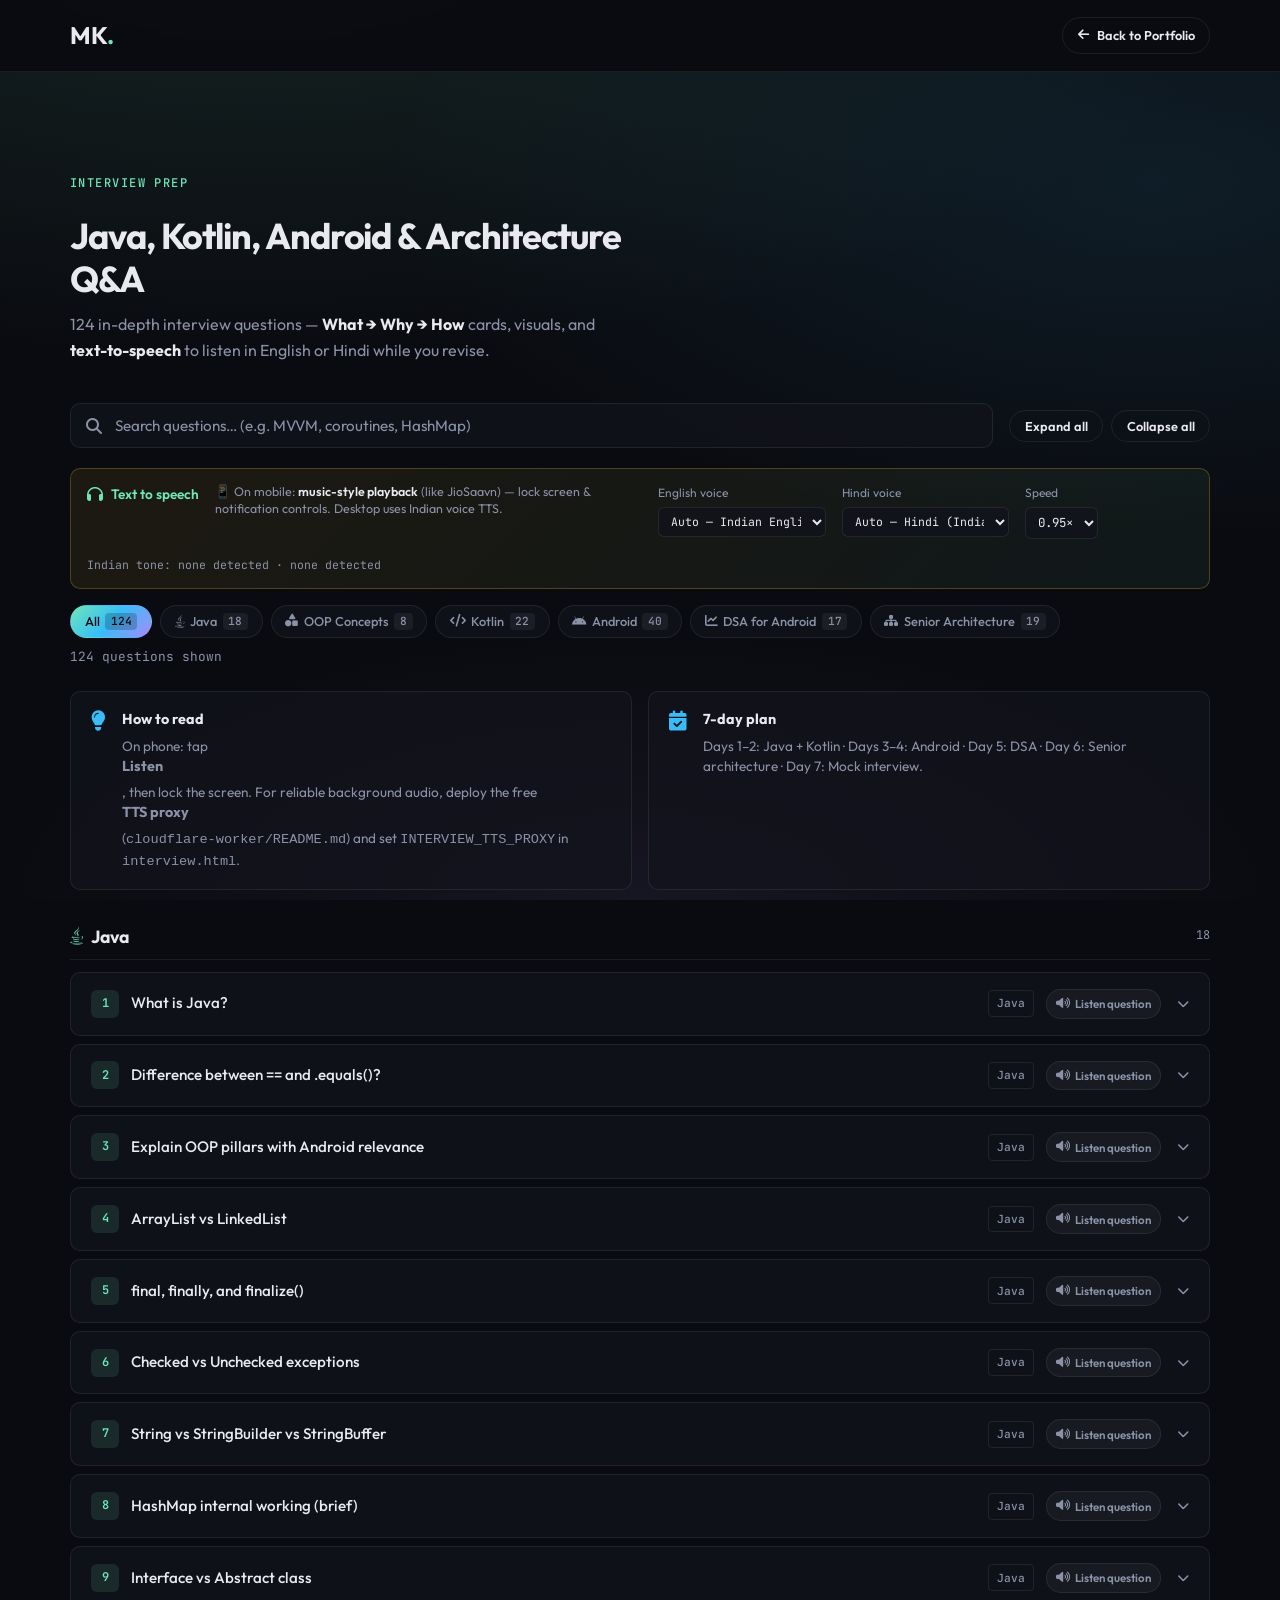
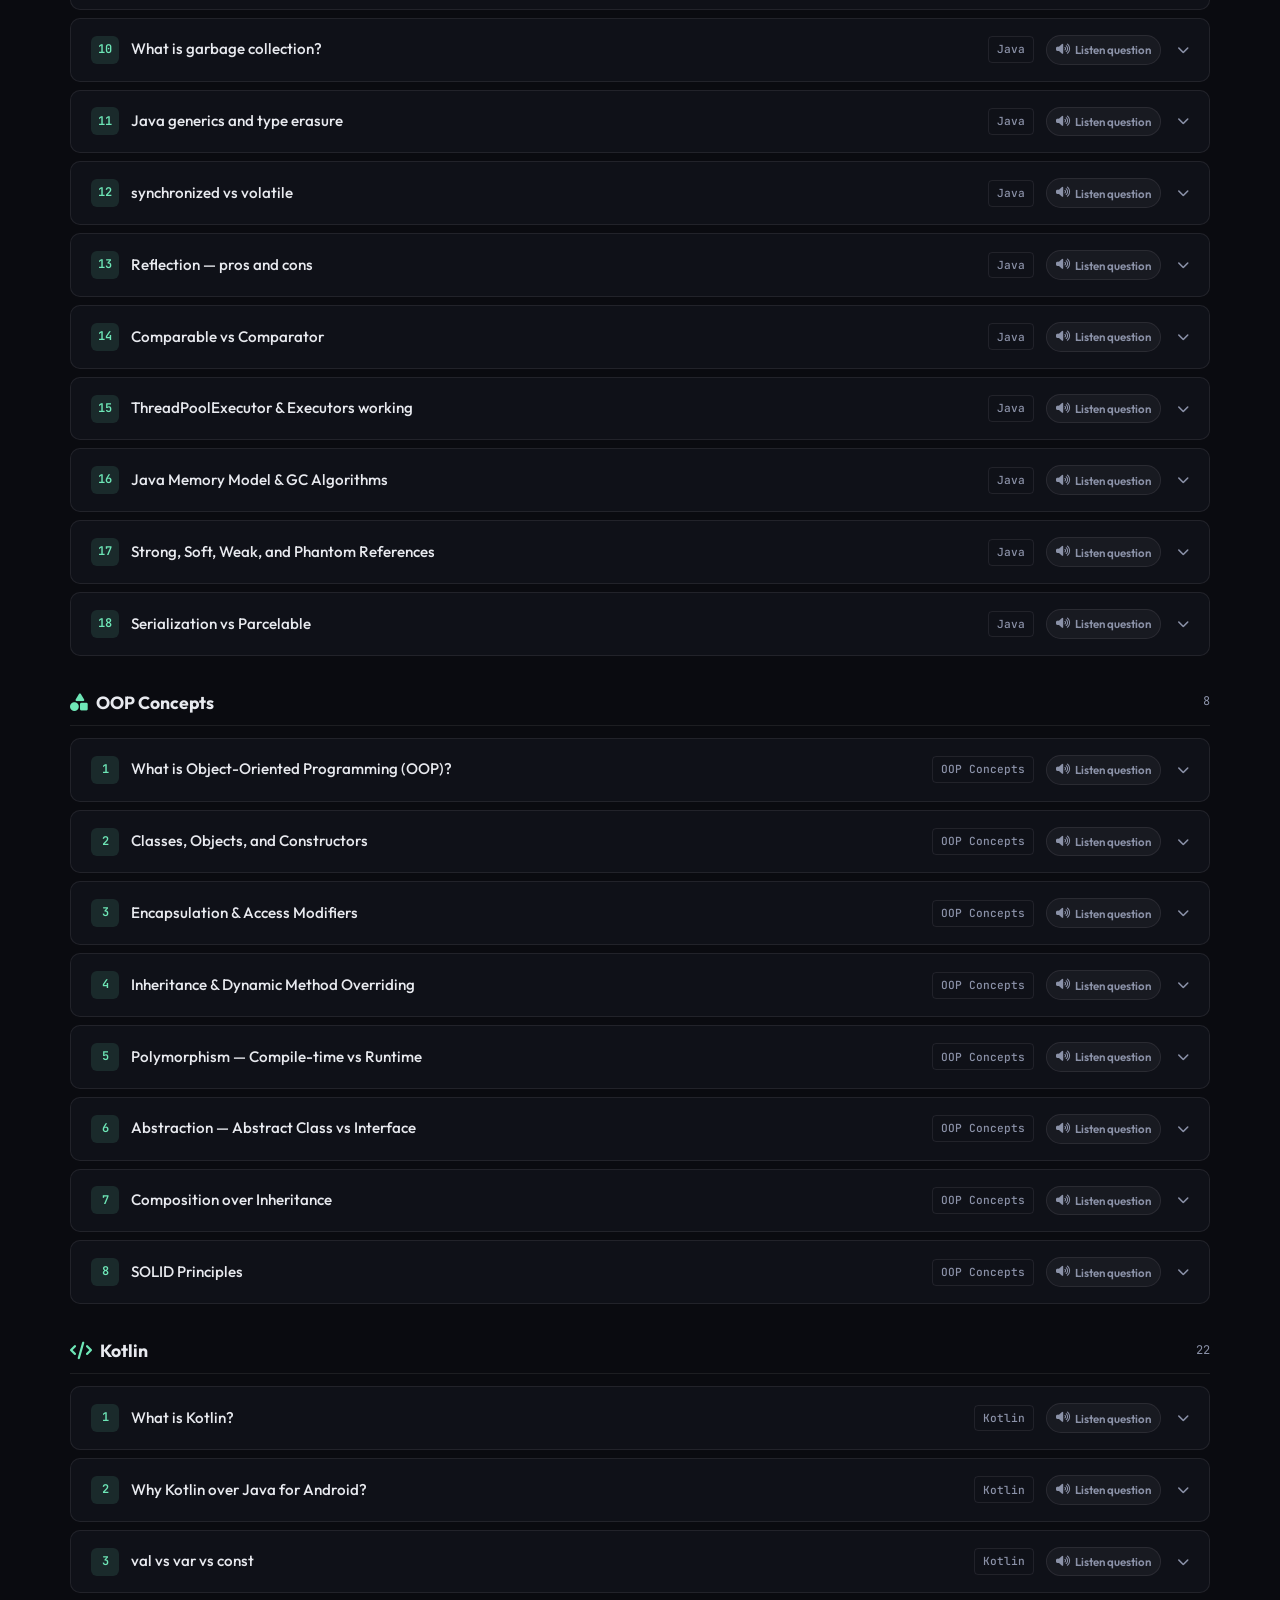
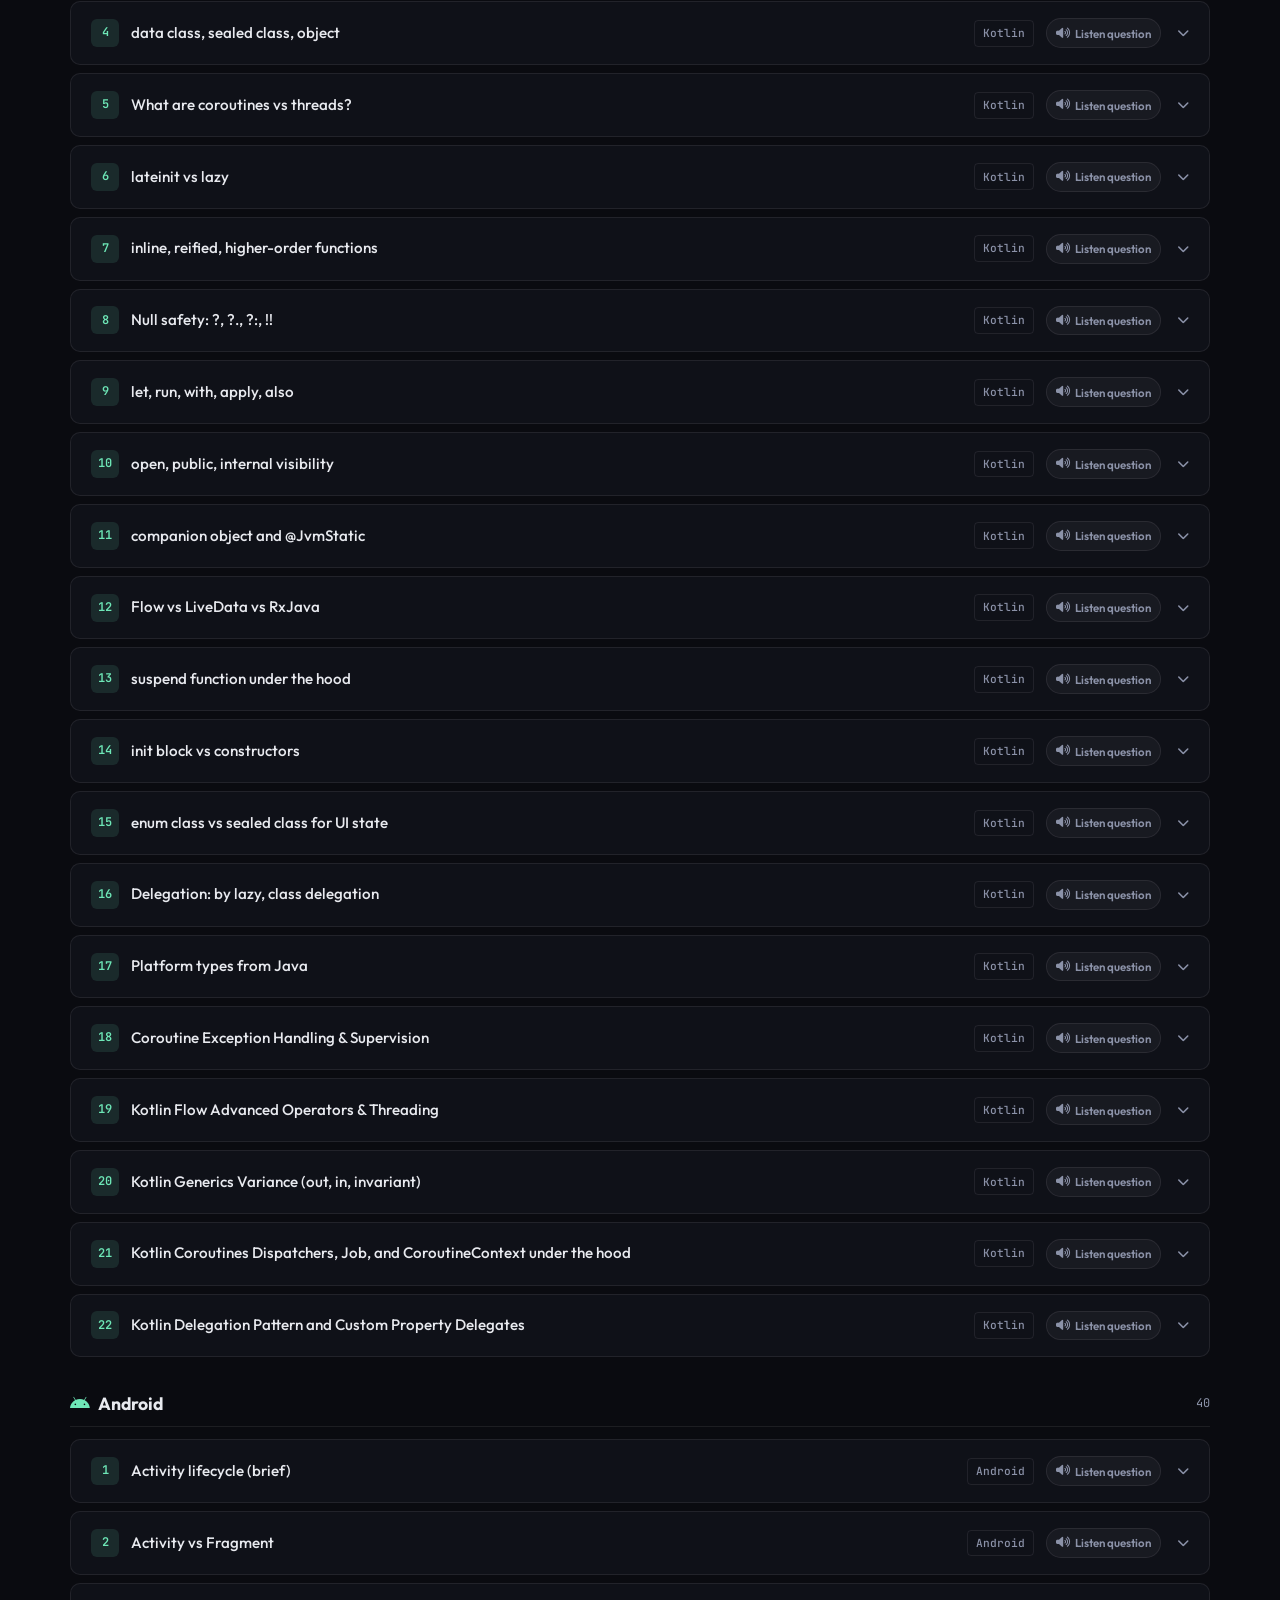
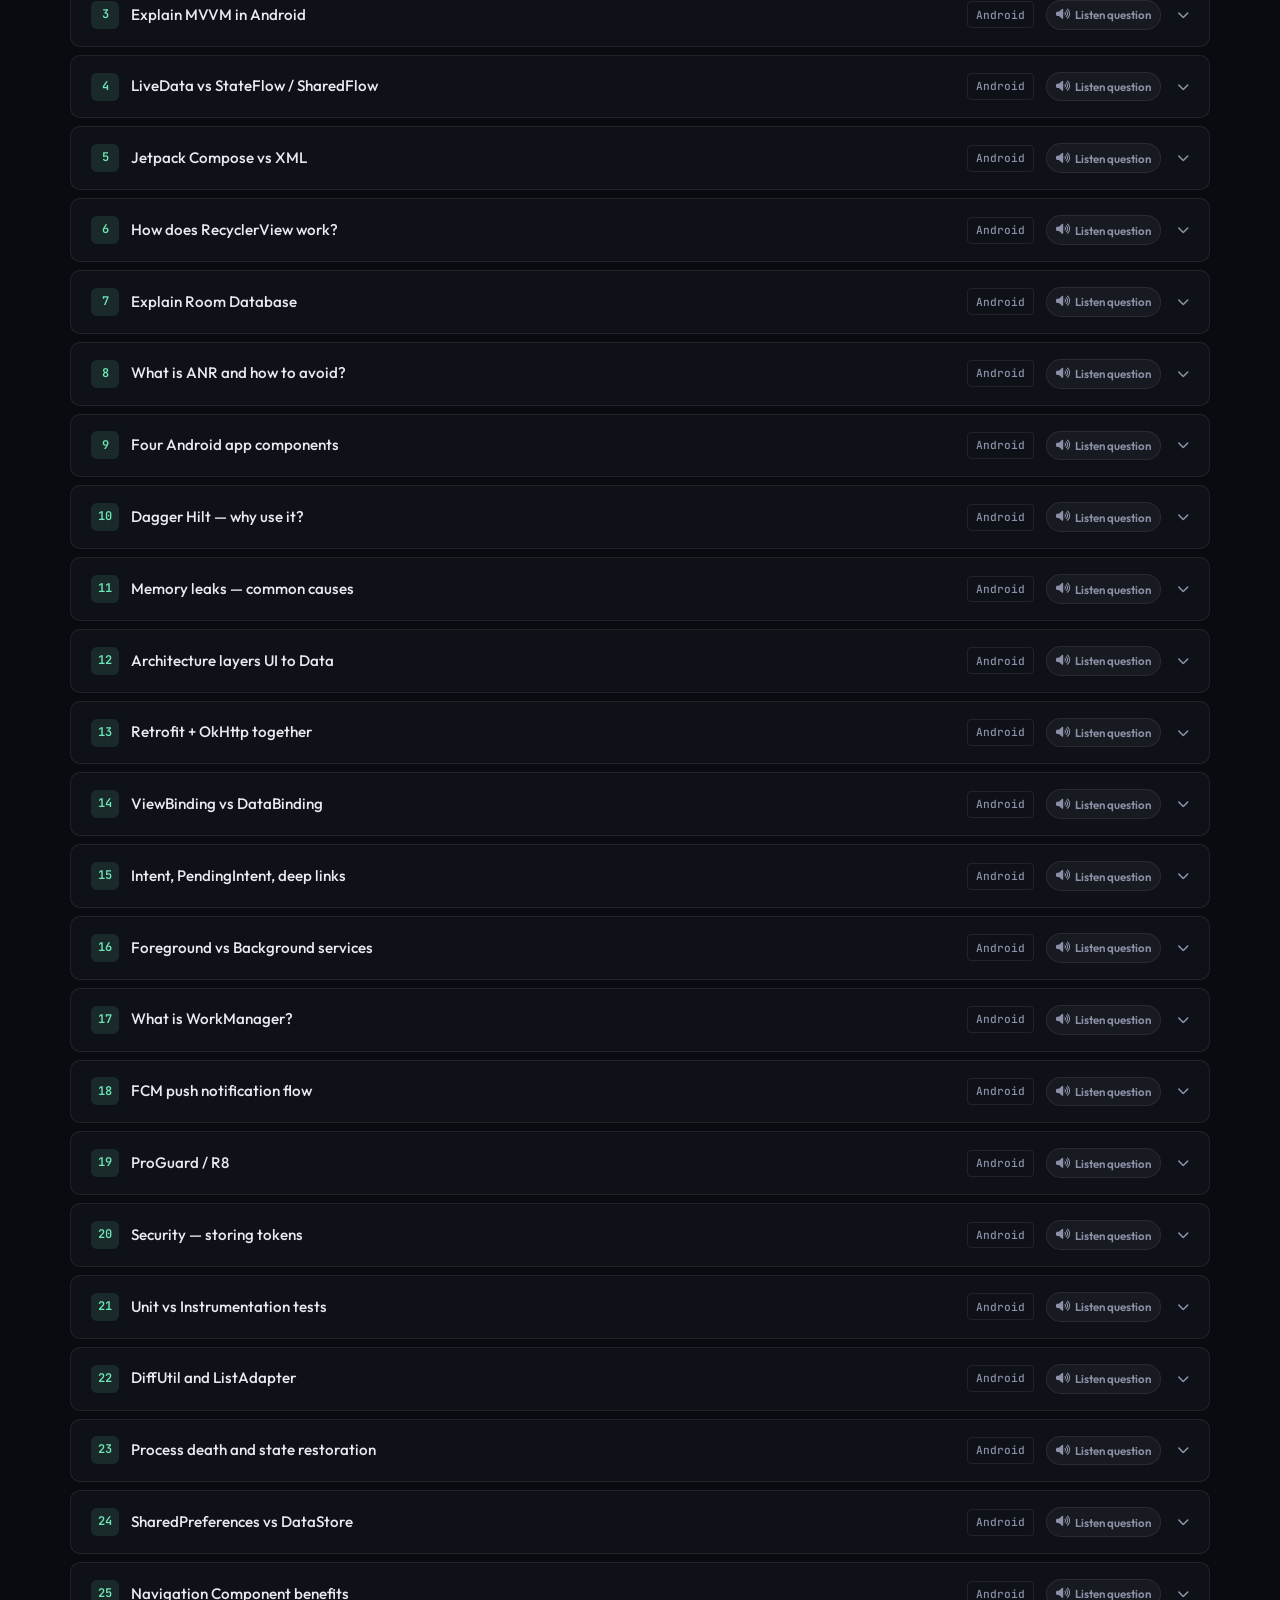
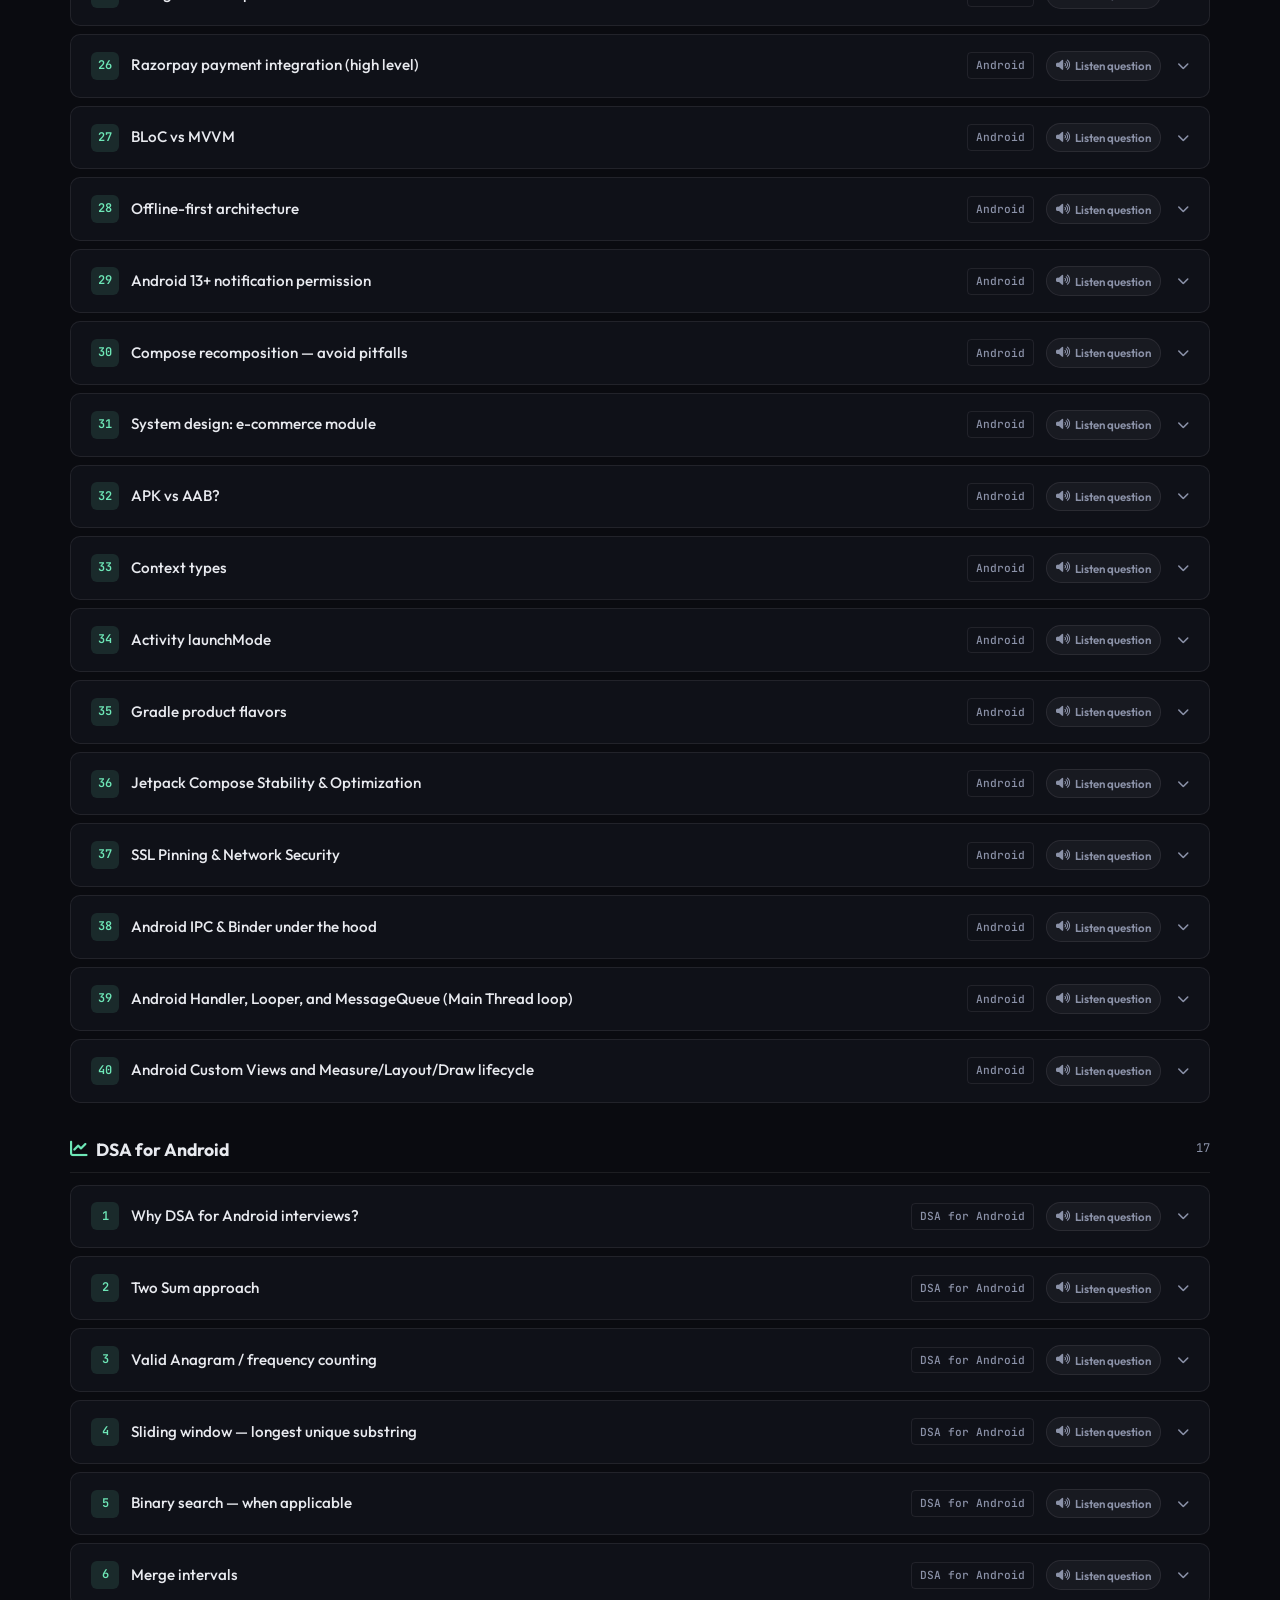
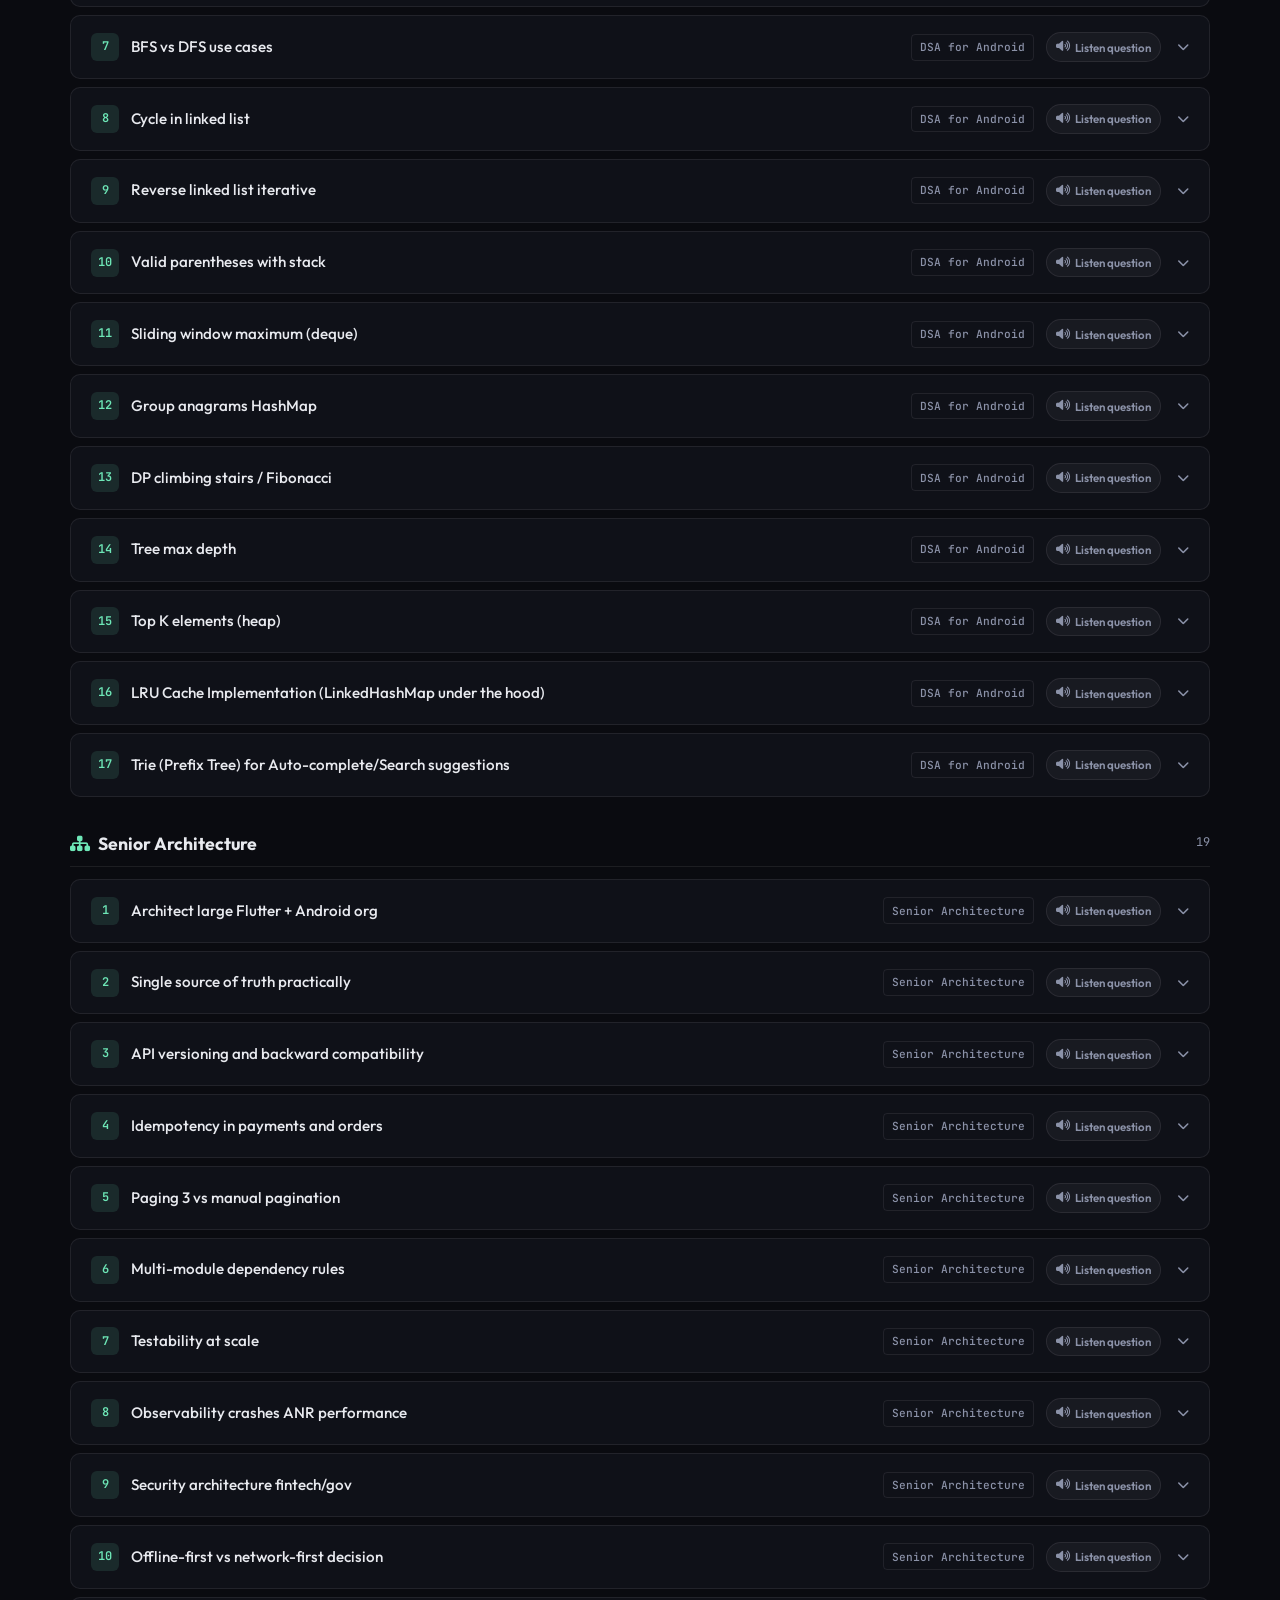
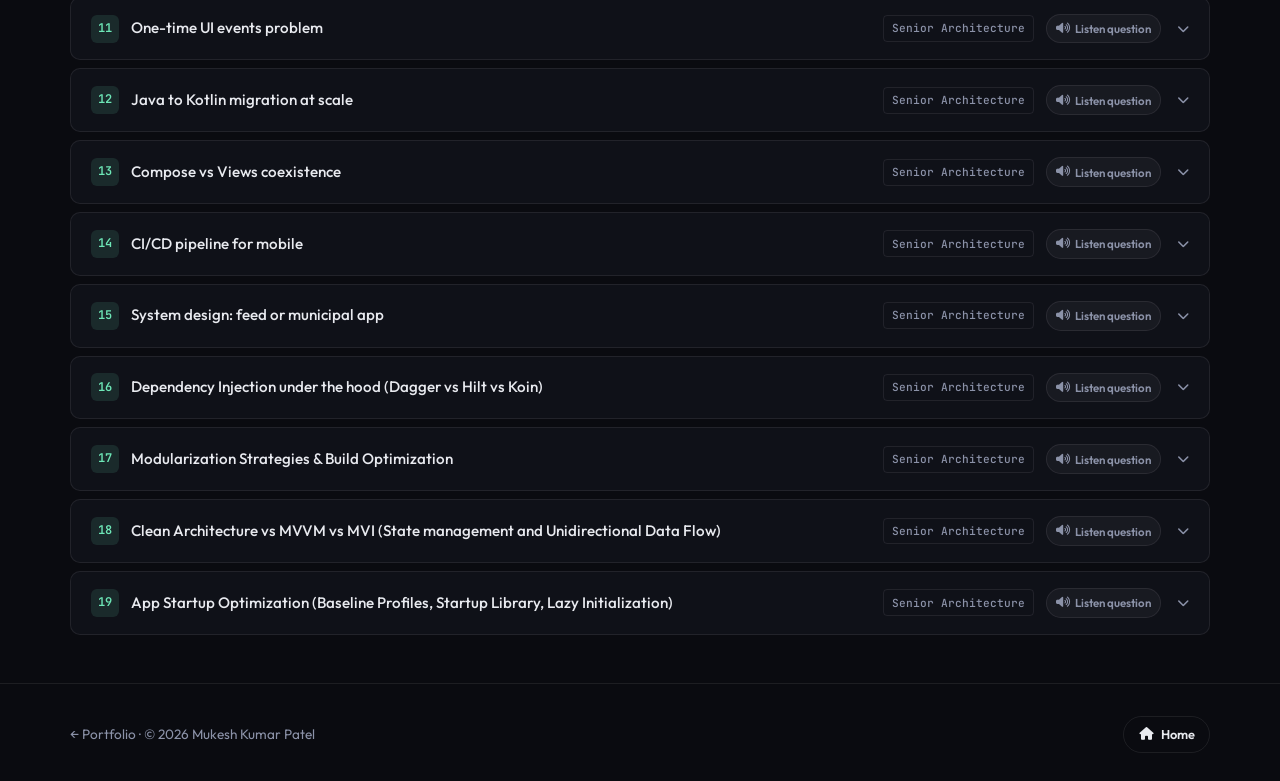
==== interview.html @ a11e1cce "feat: add interview content pipeline and WWH structure parsing - Introduced `build-interview.js` for" ====
<!DOCTYPE html>
<html lang="en">
<head>
  <meta charset="UTF-8">
  <meta name="viewport" content="width=device-width, initial-scale=1.0, viewport-fit=cover">
  <meta name="mobile-web-app-capable" content="yes">
  <meta name="apple-mobile-web-app-capable" content="yes">
  <title>Interview Prep — Mukesh Kumar Patel</title>
  <meta name="description" content="124 Java, Kotlin, Android, DSA and Senior Architecture interview Q&A with English answers and Hindi explanations.">
  <link rel="icon" href="https://avatars.githubusercontent.com/u/48297190?v=4" type="image/png">
  <link rel="manifest" href="manifest.json">
  <meta name="theme-color" content="#6ee7b7">
  <link rel="preconnect" href="https://fonts.googleapis.com">
  <link rel="preconnect" href="https://fonts.gstatic.com" crossorigin>
  <link href="https://fonts.googleapis.com/css2?family=Outfit:wght@300;400;500;600;700&family=JetBrains+Mono:wght@400;500&display=swap" rel="stylesheet">
  <link rel="stylesheet" href="https://cdnjs.cloudflare.com/ajax/libs/font-awesome/6.5.1/css/all.min.css" crossorigin="anonymous">
  <link rel="stylesheet" href="css/style.css">
  <link rel="stylesheet" href="css/interview.css">
</head>
<body class="interview-page">
  <div class="bg-mesh" aria-hidden="true"></div>

  <header class="site-header scrolled" id="header">
    <nav class="nav container" aria-label="Interview prep">
      <a href="index.html" class="nav-logo">MK<span class="accent">.</span></a>
      <a href="index.html" class="btn btn-outline btn-sm nav-back">
        <i class="fa-solid fa-arrow-left"></i> Back to Portfolio
      </a>
    </nav>
  </header>

  <main class="interview-page-main">
    <div class="container">
      <div class="interview-bottom-header reveal visible">
        <span class="section-tag">Interview Prep</span>
        <h1>Java, Kotlin, Android & Architecture Q&A</h1>
        <p class="section-desc">124 in-depth interview questions — <strong>What → Why → How</strong> cards, visuals, and <strong>text-to-speech</strong> to listen in English or Hindi while you revise.</p>
      </div>

      <div class="interview-toolbar reveal visible">
        <div class="interview-search-wrap">
          <i class="fa-solid fa-magnifying-glass" aria-hidden="true"></i>
          <input type="search" id="interviewSearch" class="interview-search" placeholder="Search questions… (e.g. MVVM, coroutines, HashMap)" autocomplete="off" aria-label="Search interview questions">
        </div>
        <div class="interview-actions">
          <button type="button" class="btn btn-outline btn-sm" id="interviewExpandAll">Expand all</button>
          <button type="button" class="btn btn-outline btn-sm" id="interviewCollapseAll">Collapse all</button>
        </div>
      </div>

      <p class="interview-mobile-hint" id="interviewMobileHint" hidden>
        <i class="fa-solid fa-mobile-screen"></i>
        <span id="interviewMobileHintText"></span>
      </p>

      <p class="interview-tts-warn" id="interviewTtsWarn" hidden>
        <i class="fa-solid fa-triangle-exclamation"></i> Text-to-speech is not available in this browser. On Windows, install <strong>English (India)</strong> and <strong>Hindi</strong> voices under Settings → Time &amp; language → Speech.
      </p>

      <div class="interview-tts-toolbar reveal visible" id="interviewTtsToolbar">
        <span class="interview-tts-toolbar-title">
          <i class="fa-solid fa-headphones" aria-hidden="true"></i> Text to speech
        </span>
        <span class="interview-tts-hint">📱 On mobile: <strong>music-style playback</strong> (like JioSaavn) — lock screen &amp; notification controls. Desktop uses Indian voice TTS.</span>
        <div class="interview-tts-controls">
          <div class="interview-tts-rate-wrap">
            <label for="interviewTtsVoiceEn">English voice</label>
            <select id="interviewTtsVoiceEn" class="interview-tts-voice" aria-label="Indian English voice">
              <option value="auto">Auto — Indian English</option>
            </select>
          </div>
          <div class="interview-tts-rate-wrap">
            <label for="interviewTtsVoiceHi">Hindi voice</label>
            <select id="interviewTtsVoiceHi" class="interview-tts-voice" aria-label="Hindi India voice">
              <option value="auto">Auto — Hindi (India)</option>
            </select>
          </div>
          <div class="interview-tts-rate-wrap">
            <label for="interviewTtsRate">Speed</label>
            <select id="interviewTtsRate" class="interview-tts-rate" aria-label="Speech speed">
              <option value="0.85">0.85×</option>
              <option value="0.95" selected>0.95×</option>
              <option value="1">1×</option>
              <option value="1.1">1.1×</option>
            </select>
          </div>
        </div>
        <p class="interview-tts-voice-hint" id="interviewTtsVoiceHint" aria-live="polite"></p>
      </div>

      <div class="interview-tabs-wrap reveal visible">
        <div class="interview-tabs" id="interviewTabs" role="tablist" aria-label="Question categories"></div>
        <p class="interview-count" id="interviewCount" aria-live="polite"></p>
      </div>

      <div class="interview-prep-note reveal visible">
        <div class="prep-card">
          <i class="fa-solid fa-lightbulb"></i>
          <div>
            <strong>How to read</strong>
            <p>On phone: tap <strong>Listen</strong>, then lock the screen. For reliable background audio, deploy the free <strong>TTS proxy</strong> (<code>cloudflare-worker/README.md</code>) and set <code>INTERVIEW_TTS_PROXY</code> in <code>interview.html</code>.</p>
          </div>
        </div>
        <div class="prep-card">
          <i class="fa-solid fa-calendar-check"></i>
          <div>
            <strong>7-day plan</strong>
            <p>Days 1–2: Java + Kotlin · Days 3–4: Android · Day 5: DSA · Day 6: Senior architecture · Day 7: Mock interview.</p>
          </div>
        </div>
      </div>

      <div id="interviewList" class="interview-list reveal visible" aria-label="Interview questions and answers"></div>
    </div>
  </main>

  <!-- Mobile: real audio stream for background + lock screen (JioSaavn-style) -->
  <audio
    id="interviewPlayerMusic"
    playsinline
    webkit-playsinline
    preload="none"
    hidden
    aria-hidden="true"
  ></audio>
  <!-- Desktop fallback: silent loop while Web Speech runs -->
  <audio
    id="interviewPlayerKeepalive"
    loop
    playsinline
    webkit-playsinline
    preload="none"
    hidden
    aria-hidden="true"
  ></audio>

  <div class="interview-player" id="interviewPlayer" hidden aria-label="Interview audio player">
    <div class="interview-player-inner">
      <div class="interview-player-info">
        <p class="interview-player-title" id="interviewPlayerTitle">—</p>
        <p class="interview-player-meta">
          <span id="interviewPlayerPart">English</span>
          <span class="interview-player-sep">·</span>
          <span id="interviewPlayerIndex">0 / 0</span>
        </p>
      </div>
      <div class="interview-player-controls" role="group" aria-label="Playback controls">
        <button type="button" class="interview-player-btn" id="interviewPlayerPrev" title="Previous" aria-label="Previous">
          <i class="fa-solid fa-backward-step" aria-hidden="true"></i>
        </button>
        <button type="button" class="interview-player-btn interview-player-btn-main" id="interviewPlayerPlayPause" title="Play / Pause" aria-label="Play">
          <i class="fa-solid fa-play" id="interviewPlayerPlayPauseIcon" aria-hidden="true"></i>
        </button>
        <button type="button" class="interview-player-btn" id="interviewPlayerStop" title="Stop" aria-label="Stop">
          <i class="fa-solid fa-stop" aria-hidden="true"></i>
        </button>
        <button type="button" class="interview-player-btn" id="interviewPlayerNext" title="Next" aria-label="Next">
          <i class="fa-solid fa-forward-step" aria-hidden="true"></i>
        </button>
      </div>
    </div>
  </div>

  <footer class="footer">
    <div class="container footer-inner">
      <p><a href="index.html">← Portfolio</a> · &copy; <span id="year"></span> Mukesh Kumar Patel</p>
      <a href="index.html" class="btn btn-outline btn-sm">
        <i class="fa-solid fa-house"></i> Home
      </a>
    </div>
  </footer>

  <!-- Optional: deploy cloudflare-worker/tts-proxy.js then set your Workers URL here -->
  <script>
    window.INTERVIEW_TTS_PROXY = "";
  </script>
  <script src="js/interview-data.js" defer></script>
  <script src="js/wwh-structure.js" defer></script>
  <script src="js/interview-visuals.js" defer></script>
  <script src="js/interview-answer-format.js" defer></script>
  <script src="js/interview-music-audio.js" defer></script>
  <script src="js/interview-tts.js" defer></script>
  <script src="js/interview.js" defer></script>
  <script>
    document.getElementById("year").textContent = new Date().getFullYear();
  </script>
</body>
</html>
---- css/style.css ----
/* ===== Design tokens ===== */
:root {
  --bg: #0a0b10;
  --bg-elevated: #12141c;
  --bg-card: rgba(18, 20, 28, 0.72);
  --border: rgba(255, 255, 255, 0.08);
  --text: #e8eaef;
  --text-muted: #8b92a8;
  --accent: #6ee7b7;
  --accent-2: #38bdf8;
  --accent-3: #a78bfa;
  --gradient: linear-gradient(135deg, var(--accent) 0%, var(--accent-2) 50%, var(--accent-3) 100%);
  --shadow: 0 24px 48px rgba(0, 0, 0, 0.45);
  --radius: 16px;
  --radius-sm: 10px;
  --font: "Outfit", system-ui, sans-serif;
  --font-mono: "JetBrains Mono", monospace;
  --header-h: 72px;
  --transition: 0.25s cubic-bezier(0.4, 0, 0.2, 1);
}

*, *::before, *::after {
  box-sizing: border-box;
  margin: 0;
  padding: 0;
}

html {
  scroll-behavior: smooth;
  scroll-padding-top: var(--header-h);
}

body {
  font-family: var(--font);
  background: var(--bg);
  color: var(--text);
  line-height: 1.65;
  overflow-x: hidden;
  -webkit-font-smoothing: antialiased;
}

a {
  color: inherit;
  text-decoration: none;
}

ul { list-style: none; }

img {
  max-width: 100%;
  display: block;
}

.container {
  width: min(1140px, 92vw);
  margin-inline: auto;
}

/* ===== Background ===== */
.bg-mesh {
  position: fixed;
  inset: 0;
  z-index: -2;
  background:
    radial-gradient(ellipse 80% 50% at 20% -10%, rgba(110, 231, 183, 0.12), transparent),
    radial-gradient(ellipse 60% 40% at 90% 20%, rgba(56, 189, 248, 0.1), transparent),
    radial-gradient(ellipse 50% 30% at 50% 100%, rgba(167, 139, 250, 0.08), transparent),
    var(--bg);
}

.cursor-glow {
  position: fixed;
  width: 400px;
  height: 400px;
  border-radius: 50%;
  background: radial-gradient(circle, rgba(110, 231, 183, 0.06) 0%, transparent 70%);
  pointer-events: none;
  z-index: -1;
  transform: translate(-50%, -50%);
  transition: opacity 0.3s;
  opacity: 0;
}

body:hover .cursor-glow { opacity: 1; }

/* ===== Header ===== */
.site-header {
  position: fixed;
  top: 0;
  left: 0;
  right: 0;
  z-index: 1000;
  height: var(--header-h);
  transition: background var(--transition), box-shadow var(--transition);
}

.site-header.scrolled {
  background: rgba(10, 11, 16, 0.85);
  backdrop-filter: blur(16px);
  border-bottom: 1px solid var(--border);
}

.nav {
  display: flex;
  align-items: center;
  justify-content: space-between;
  height: 100%;
}

.nav-logo {
  font-size: 1.5rem;
  font-weight: 700;
  letter-spacing: -0.02em;
}

.nav-logo .accent { color: var(--accent); }

.nav-links {
  display: flex;
  align-items: center;
  gap: 2rem;
}

.nav-links a {
  font-size: 0.9rem;
  font-weight: 500;
  color: var(--text-muted);
  transition: color var(--transition);
}

.nav-links a:hover { color: var(--text); }

.nav-cta {
  padding: 0.5rem 1.1rem !important;
  background: var(--gradient);
  color: var(--bg) !important;
  border-radius: 999px;
  font-weight: 600 !important;
}

.nav-cta:hover { opacity: 0.9; }

.nav-toggle {
  display: none;
  flex-direction: column;
  gap: 5px;
  background: none;
  border: none;
  cursor: pointer;
  padding: 8px;
}

.nav-toggle span {
  display: block;
  width: 24px;
  height: 2px;
  background: var(--text);
  border-radius: 2px;
  transition: var(--transition);
}

/* ===== Typography helpers ===== */
.gradient-text {
  background: var(--gradient);
  -webkit-background-clip: text;
  background-clip: text;
  -webkit-text-fill-color: transparent;
}

.section {
  padding: 5rem 0;
}

.section-alt {
  background: rgba(255, 255, 255, 0.02);
  border-block: 1px solid var(--border);
}

.section-header {
  margin-bottom: 3rem;
  max-width: 560px;
}

.section-tag {
  display: inline-block;
  font-family: var(--font-mono);
  font-size: 0.75rem;
  font-weight: 500;
  text-transform: uppercase;
  letter-spacing: 0.12em;
  color: var(--accent);
  margin-bottom: 0.75rem;
}

.section-header h2 {
  font-size: clamp(1.75rem, 4vw, 2.25rem);
  font-weight: 700;
  letter-spacing: -0.03em;
  line-height: 1.2;
}

.section-desc {
  margin-top: 0.75rem;
  color: var(--text-muted);
  font-size: 1rem;
  max-width: 640px;
  line-height: 1.6;
}

.section-desc strong { color: var(--text); }

/* ===== Buttons ===== */
.btn {
  display: inline-flex;
  align-items: center;
  gap: 0.5rem;
  padding: 0.75rem 1.5rem;
  font-family: var(--font);
  font-size: 0.95rem;
  font-weight: 600;
  border-radius: 999px;
  border: none;
  cursor: pointer;
  transition: transform var(--transition), box-shadow var(--transition), opacity var(--transition);
}

.btn:hover { transform: translateY(-2px); }

.btn-primary {
  background: var(--gradient);
  color: var(--bg);
  box-shadow: 0 8px 24px rgba(110, 231, 183, 0.25);
}

.btn-outline {
  background: transparent;
  color: var(--text);
  border: 1px solid var(--border);
}

.btn-outline:hover {
  border-color: var(--accent);
  color: var(--accent);
}

.btn-lg { padding: 0.9rem 1.75rem; font-size: 1rem; }

.btn-sm {
  padding: 0.45rem 0.9rem;
  font-size: 0.8rem;
}

/* ===== Hero ===== */
.hero {
  display: grid;
  grid-template-columns: 1fr 1fr;
  gap: 3rem;
  align-items: center;
  min-height: 100vh;
  padding-top: var(--header-h);
  padding-bottom: 2rem;
}

.hero-badge {
  display: inline-flex;
  align-items: center;
  gap: 0.5rem;
  font-size: 0.85rem;
  color: var(--text-muted);
  padding: 0.4rem 0.9rem;
  border: 1px solid var(--border);
  border-radius: 999px;
  margin-bottom: 1.25rem;
  background: var(--bg-card);
  backdrop-filter: blur(8px);
}

.pulse {
  width: 8px;
  height: 8px;
  background: var(--accent);
  border-radius: 50%;
  animation: pulse 2s infinite;
}

@keyframes pulse {
  0%, 100% { opacity: 1; transform: scale(1); }
  50% { opacity: 0.5; transform: scale(1.2); }
}

.hero-title {
  font-size: clamp(2.25rem, 5vw, 3.5rem);
  font-weight: 700;
  line-height: 1.1;
  letter-spacing: -0.04em;
  margin-bottom: 0.75rem;
}

.hero-role {
  font-size: clamp(1.1rem, 2.5vw, 1.35rem);
  color: var(--text-muted);
  margin-bottom: 1.25rem;
  min-height: 1.6em;
  font-weight: 500;
}

.typed-cursor {
  color: var(--accent);
  animation: blink 1s step-end infinite;
}

@keyframes blink {
  50% { opacity: 0; }
}

.hero-summary {
  color: var(--text-muted);
  font-size: 1.05rem;
  max-width: 520px;
  margin-bottom: 2rem;
}

.hero-summary strong { color: var(--text); }

.hero-actions {
  display: flex;
  flex-wrap: wrap;
  gap: 1rem;
  margin-bottom: 2rem;
}

.hero-social {
  display: flex;
  gap: 0.75rem;
}

.hero-social a {
  width: 44px;
  height: 44px;
  display: flex;
  align-items: center;
  justify-content: center;
  border: 1px solid var(--border);
  border-radius: 12px;
  color: var(--text-muted);
  transition: var(--transition);
}

.hero-social a:hover {
  color: var(--accent);
  border-color: var(--accent);
  transform: translateY(-3px);
}

/* Hero visual */
.hero-visual {
  position: relative;
  display: flex;
  justify-content: center;
  align-items: center;
}

.profile-ring {
  position: relative;
  padding: 6px;
  border-radius: 50%;
  background: var(--gradient);
  box-shadow: var(--shadow), 0 0 60px rgba(110, 231, 183, 0.15);
}

.profile-img {
  width: 280px;
  height: 280px;
  border-radius: 50%;
  object-fit: cover;
  background: var(--bg-elevated);
  transition: transform 0.15s ease-out;
}

.floating-card {
  position: absolute;
  display: flex;
  align-items: center;
  gap: 0.5rem;
  padding: 0.6rem 1rem;
  background: var(--bg-card);
  backdrop-filter: blur(12px);
  border: 1px solid var(--border);
  border-radius: var(--radius-sm);
  font-size: 0.85rem;
  font-weight: 600;
  box-shadow: var(--shadow);
  animation: float 4s ease-in-out infinite;
}

.floating-card i { color: var(--accent); font-size: 1.1rem; }

.card-1 { top: 10%; left: 0; animation-delay: 0s; }
.card-2 { bottom: 20%; right: -5%; animation-delay: 1s; }
.card-3 { top: 45%; left: -12%; animation-delay: 2s; }

@keyframes float {
  0%, 100% { transform: translateY(0); }
  50% { transform: translateY(-10px); }
}

/* ===== Stats ===== */
.stats {
  display: grid;
  grid-template-columns: repeat(4, 1fr);
  gap: 1.25rem;
  margin: 0.5rem auto 3rem;
  position: relative;
  z-index: 1;
}

.stat-card {
  text-align: center;
  padding: 1.5rem 1rem;
  background: var(--bg-card);
  backdrop-filter: blur(12px);
  border: 1px solid var(--border);
  border-radius: var(--radius);
  transition: var(--transition);
}

.stat-card:hover {
  border-color: rgba(110, 231, 183, 0.3);
  transform: translateY(-4px);
}

.stat-value {
  display: block;
  font-size: 2rem;
  font-weight: 700;
  background: var(--gradient);
  -webkit-background-clip: text;
  background-clip: text;
  -webkit-text-fill-color: transparent;
}

.stat-label {
  font-size: 0.8rem;
  color: var(--text-muted);
  margin-top: 0.25rem;
}

/* ===== About ===== */
.about-grid {
  display: grid;
  grid-template-columns: 1.2fr 1fr;
  gap: 3rem;
  align-items: start;
}

.about-text p {
  color: var(--text-muted);
  margin-bottom: 1rem;
}

.about-text strong { color: var(--text); }

.about-highlights {
  margin-top: 1.5rem;
  display: flex;
  flex-direction: column;
  gap: 0.6rem;
}

.about-highlights li {
  display: flex;
  align-items: center;
  gap: 0.75rem;
  font-size: 0.95rem;
  color: var(--text-muted);
}

.about-highlights i { color: var(--accent); width: 18px; }

.about-cards {
  display: flex;
  flex-direction: column;
  gap: 1rem;
}

.info-card {
  padding: 1.25rem 1.5rem;
  background: var(--bg-card);
  border: 1px solid var(--border);
  border-radius: var(--radius);
  transition: var(--transition);
}

.info-card:hover {
  border-color: rgba(56, 189, 248, 0.35);
}

.info-card i {
  font-size: 1.25rem;
  color: var(--accent-2);
  margin-bottom: 0.5rem;
}

.info-card h3 {
  font-size: 1rem;
  margin-bottom: 0.25rem;
}

.info-card p {
  font-size: 0.85rem;
  color: var(--text-muted);
}

/* ===== Timeline ===== */
.timeline {
  position: relative;
  padding-left: 2rem;
}

.timeline::before {
  content: "";
  position: absolute;
  left: 7px;
  top: 0;
  bottom: 0;
  width: 2px;
  background: linear-gradient(180deg, var(--accent), var(--accent-3), transparent);
}

.timeline-item {
  position: relative;
  padding-bottom: 2.5rem;
}

.timeline-item:last-child { padding-bottom: 0; }

.timeline-marker {
  position: absolute;
  left: -2rem;
  top: 6px;
  width: 16px;
  height: 16px;
  border-radius: 50%;
  background: var(--bg);
  border: 3px solid var(--accent);
  box-shadow: 0 0 12px rgba(110, 231, 183, 0.4);
}

.timeline-content {
  padding: 1.5rem 1.75rem;
  background: var(--bg-card);
  border: 1px solid var(--border);
  border-radius: var(--radius);
  backdrop-filter: blur(8px);
  transition: var(--transition);
}

.timeline-content:hover {
  border-color: rgba(110, 231, 183, 0.25);
}

.timeline-meta {
  display: flex;
  flex-wrap: wrap;
  gap: 1rem;
  margin-bottom: 0.5rem;
}

.timeline-date {
  font-family: var(--font-mono);
  font-size: 0.8rem;
  color: var(--accent);
}

.timeline-location {
  font-size: 0.8rem;
  color: var(--text-muted);
}

.timeline-content h3 {
  font-size: 1.15rem;
  margin-bottom: 0.25rem;
}

.timeline-company {
  font-weight: 600;
  color: var(--accent-2);
  margin-bottom: 1rem;
  font-size: 0.95rem;
}

.timeline-content ul {
  list-style: disc;
  padding-left: 1.25rem;
}

.timeline-content li {
  color: var(--text-muted);
  font-size: 0.9rem;
  margin-bottom: 0.5rem;
}

/* ===== Projects ===== */
.projects-grid {
  display: grid;
  grid-template-columns: repeat(auto-fit, minmax(300px, 1fr));
  gap: 1.5rem;
}

.project-card {
  padding: 1.75rem;
  background: var(--bg-card);
  border: 1px solid var(--border);
  border-radius: var(--radius);
  transition: var(--transition);
  display: flex;
  flex-direction: column;
}

.project-card:hover {
  transform: translateY(-6px);
  border-color: rgba(167, 139, 250, 0.35);
  box-shadow: var(--shadow);
}

.project-icon {
  width: 48px;
  height: 48px;
  display: flex;
  align-items: center;
  justify-content: center;
  border-radius: 12px;
  font-size: 1.25rem;
  margin-bottom: 1rem;
}

.project-icon.gov { background: rgba(56, 189, 248, 0.15); color: var(--accent-2); }
.project-icon.commerce { background: rgba(110, 231, 183, 0.15); color: var(--accent); }
.project-icon.b2b { background: rgba(167, 139, 250, 0.15); color: var(--accent-3); }

.project-tags {
  display: flex;
  flex-wrap: wrap;
  gap: 0.4rem;
  margin-bottom: 0.75rem;
}

.project-tags span {
  font-size: 0.7rem;
  font-family: var(--font-mono);
  padding: 0.2rem 0.5rem;
  background: rgba(255, 255, 255, 0.06);
  border-radius: 4px;
  color: var(--text-muted);
}

.project-card h3 {
  font-size: 1.25rem;
  margin-bottom: 0.25rem;
}

.project-type {
  font-size: 0.85rem;
  color: var(--accent);
  margin-bottom: 0.75rem;
}

.project-card > p {
  font-size: 0.9rem;
  color: var(--text-muted);
  margin-bottom: 1rem;
  flex: 1;
}

.project-features {
  border-top: 1px solid var(--border);
  padding-top: 1rem;
}

.project-features li {
  font-size: 0.85rem;
  color: var(--text-muted);
  padding-left: 1rem;
  position: relative;
  margin-bottom: 0.4rem;
}

.project-features li::before {
  content: "→";
  position: absolute;
  left: 0;
  color: var(--accent);
  font-size: 0.75rem;
}

/* ===== Skills ===== */
.skills-grid {
  display: grid;
  grid-template-columns: repeat(auto-fit, minmax(280px, 1fr));
  gap: 1.25rem;
}

.skill-group {
  padding: 1.25rem 1.5rem;
  background: var(--bg-card);
  border: 1px solid var(--border);
  border-radius: var(--radius);
}

.skill-group h3 {
  font-size: 0.95rem;
  margin-bottom: 0.75rem;
  display: flex;
  align-items: center;
  gap: 0.5rem;
}

.skill-group h3 i { color: var(--accent-2); }

.skill-tags {
  display: flex;
  flex-wrap: wrap;
  gap: 0.5rem;
}

.skill-tags span {
  font-size: 0.8rem;
  padding: 0.35rem 0.7rem;
  background: rgba(255, 255, 255, 0.05);
  border: 1px solid var(--border);
  border-radius: 999px;
  color: var(--text-muted);
  transition: var(--transition);
}

.skill-tags span:hover {
  color: var(--accent);
  border-color: rgba(110, 231, 183, 0.4);
}

/* ===== Achievements ===== */
.achievements-grid {
  display: grid;
  grid-template-columns: repeat(auto-fit, minmax(260px, 1fr));
  gap: 1.25rem;
}

.achievement-card {
  display: flex;
  gap: 1rem;
  padding: 1.5rem;
  background: var(--bg-card);
  border: 1px solid var(--border);
  border-radius: var(--radius);
  align-items: flex-start;
}

.achievement-card i {
  font-size: 1.5rem;
  color: var(--accent);
  flex-shrink: 0;
}

.achievement-card p {
  font-size: 0.95rem;
  color: var(--text-muted);
}

.achievement-card strong { color: var(--text); }

/* ===== Education ===== */
.education-grid {
  display: grid;
  grid-template-columns: repeat(auto-fit, minmax(280px, 1fr));
  gap: 1.25rem;
}

.edu-card {
  padding: 1.5rem;
  background: var(--bg-card);
  border: 1px solid var(--border);
  border-radius: var(--radius);
  transition: var(--transition);
}

.edu-card:hover { border-color: rgba(56, 189, 248, 0.3); }

.edu-year {
  font-family: var(--font-mono);
  font-size: 0.75rem;
  color: var(--accent-2);
}

.edu-card h3 {
  font-size: 1.1rem;
  margin: 0.5rem 0 0.25rem;
}

.edu-school {
  font-weight: 600;
  font-size: 0.9rem;
}

.edu-detail {
  font-size: 0.85rem;
  color: var(--text-muted);
  margin-top: 0.25rem;
}

.languages-note {
  text-align: center;
  margin-top: 2rem;
  color: var(--text-muted);
  font-size: 0.9rem;
}

.languages-note i { color: var(--accent); margin-right: 0.5rem; }

/* ===== Contact ===== */
.contact-box {
  display: flex;
  flex-wrap: wrap;
  align-items: center;
  justify-content: space-between;
  gap: 2rem;
  padding: 3rem;
  background: var(--bg-card);
  border: 1px solid var(--border);
  border-radius: calc(var(--radius) + 8px);
  background-image:
    radial-gradient(ellipse at 100% 0%, rgba(110, 231, 183, 0.08), transparent 50%),
    radial-gradient(ellipse at 0% 100%, rgba(56, 189, 248, 0.06), transparent 50%);
}

.contact-content h2 {
  font-size: clamp(1.5rem, 3vw, 2rem);
  margin: 0.5rem 0;
}

.contact-content p { color: var(--text-muted); }

.contact-actions {
  display: flex;
  flex-wrap: wrap;
  gap: 1rem;
}

/* ===== Footer ===== */
.footer {
  padding: 2rem 0;
  border-top: 1px solid var(--border);
}

.footer-inner {
  display: flex;
  align-items: center;
  justify-content: space-between;
  flex-wrap: wrap;
  gap: 1rem;
}


.footer p {
  font-size: 0.85rem;
  color: var(--text-muted);
}

.back-top {
  width: 40px;
  height: 40px;
  display: flex;
  align-items: center;
  justify-content: center;
  border: 1px solid var(--border);
  border-radius: 10px;
  color: var(--text-muted);
  transition: var(--transition);
}

.back-top:hover {
  color: var(--accent);
  border-color: var(--accent);
}

/* ===== Scroll reveal ===== */
.reveal {
  opacity: 0;
  transform: translateY(28px);
  transition: opacity 0.7s ease, transform 0.7s ease;
}

.reveal.visible {
  opacity: 1;
  transform: translateY(0);
}

.reveal[data-delay="150"] { transition-delay: 150ms; }

/* ===== Responsive ===== */
/* ===== Interview preparation (page bottom) ===== */
.interview-bottom {
  padding: 4rem 0 3rem;
  border-top: 1px solid var(--border);
  background: rgba(255, 255, 255, 0.02);
}

.interview-bottom-header {
  margin-bottom: 2rem;
  max-width: 560px;
}

.interview-bottom-header h1,
.interview-bottom-header h2 {
  font-size: clamp(1.75rem, 4vw, 2.25rem);
  font-weight: 700;
  letter-spacing: -0.03em;
  line-height: 1.2;
  margin-top: 0.5rem;
}

/* Dedicated interview page */
.interview-page .interview-page-main {
  padding-top: calc(var(--header-h) + 4.5rem);
  padding-bottom: 3rem;
}

.interview-page.player-active .interview-page-main {
  padding-bottom: 6.5rem;
}

.interview-page.player-active .footer {
  margin-bottom: 5rem;
}

.interview-page .interview-bottom-header {
  margin-top: 1.5rem;
  margin-bottom: 2.5rem;
}

.interview-page .site-header {
  background: rgba(10, 11, 16, 0.9);
  backdrop-filter: blur(16px);
  border-bottom: 1px solid var(--border);
}

.interview-page .nav-back {
  margin-left: auto;
}

.interview-page .footer a:not(.btn) {
  color: var(--text-muted);
  transition: color var(--transition);
}

.interview-page .footer a:not(.btn):hover {
  color: var(--accent);
}

.btn-interview-prep {
  box-shadow: 0 8px 24px rgba(110, 231, 183, 0.2);
}

.btn-interview-prep:hover {
  transform: translateY(-2px);
}

.interview-toolbar {
  display: flex;
  flex-wrap: wrap;
  gap: 1rem;
  align-items: center;
  justify-content: space-between;
  margin-bottom: 1.25rem;
}

.interview-search-wrap {
  flex: 1;
  min-width: min(100%, 280px);
  position: relative;
}

.interview-search-wrap i {
  position: absolute;
  left: 1rem;
  top: 50%;
  transform: translateY(-50%);
  color: var(--text-muted);
  pointer-events: none;
}

.interview-search {
  width: 100%;
  padding: 0.75rem 1rem 0.75rem 2.75rem;
  font-family: var(--font);
  font-size: 0.95rem;
  color: var(--text);
  background: var(--bg-card);
  border: 1px solid var(--border);
  border-radius: var(--radius-sm);
  outline: none;
  transition: border-color var(--transition);
}

.interview-search:focus {
  border-color: var(--accent);
}

.interview-search::placeholder { color: var(--text-muted); }

.interview-actions {
  display: flex;
  gap: 0.5rem;
  flex-wrap: wrap;
}

.interview-tabs-wrap {
  margin-bottom: 1.5rem;
}

.interview-tabs {
  display: flex;
  flex-wrap: wrap;
  gap: 0.5rem;
  margin-bottom: 0.5rem;
}

.interview-tab {
  display: inline-flex;
  align-items: center;
  gap: 0.35rem;
  padding: 0.45rem 0.85rem;
  font-family: var(--font);
  font-size: 0.8rem;
  font-weight: 500;
  color: var(--text-muted);
  background: var(--bg-card);
  border: 1px solid var(--border);
  border-radius: 999px;
  cursor: pointer;
  transition: var(--transition);
}

.interview-tab span {
  font-family: var(--font-mono);
  font-size: 0.7rem;
  padding: 0.1rem 0.35rem;
  background: rgba(255, 255, 255, 0.06);
  border-radius: 4px;
}

.interview-tab:hover {
  color: var(--text);
  border-color: rgba(110, 231, 183, 0.35);
}

.interview-tab.active {
  color: var(--bg);
  background: var(--gradient);
  border-color: transparent;
}

.interview-tab.active span {
  background: rgba(0, 0, 0, 0.2);
  color: inherit;
}

.interview-count {
  font-size: 0.8rem;
  color: var(--text-muted);
  font-family: var(--font-mono);
}

.interview-prep-note {
  display: grid;
  grid-template-columns: repeat(auto-fit, minmax(260px, 1fr));
  gap: 1rem;
  margin-bottom: 2rem;
}

.prep-card {
  display: flex;
  gap: 1rem;
  padding: 1rem 1.25rem;
  background: var(--bg-card);
  border: 1px solid var(--border);
  border-radius: var(--radius-sm);
}

.prep-card i {
  font-size: 1.25rem;
  color: var(--accent-2);
  flex-shrink: 0;
  margin-top: 0.15rem;
}

.prep-card strong {
  display: block;
  font-size: 0.9rem;
  margin-bottom: 0.25rem;
}

.prep-card p {
  font-size: 0.85rem;
  color: var(--text-muted);
  line-height: 1.5;
}

.interview-list {
  display: flex;
  flex-direction: column;
  gap: 2rem;
}

.iqa-group-title {
  display: flex;
  align-items: center;
  gap: 0.5rem;
  font-size: 1.1rem;
  margin-bottom: 0.75rem;
  padding-bottom: 0.5rem;
  border-bottom: 1px solid var(--border);
}

.iqa-group-title i { color: var(--accent); }

.iqa-group-count {
  margin-left: auto;
  font-family: var(--font-mono);
  font-size: 0.75rem;
  color: var(--text-muted);
  font-weight: 400;
}

.iqa-group-list {
  display: flex;
  flex-direction: column;
  gap: 0.5rem;
}

.iqa-item {
  background: var(--bg-card);
  border: 1px solid var(--border);
  border-radius: var(--radius-sm);
  overflow: hidden;
  transition: border-color var(--transition);
}

.iqa-item[open] {
  border-color: rgba(110, 231, 183, 0.25);
}

.iqa-summary {
  display: flex;
  align-items: center;
  gap: 0.75rem;
  padding: 1rem 1.25rem;
  cursor: pointer;
  list-style: none;
  font-weight: 500;
  font-size: 0.95rem;
}

.iqa-summary::-webkit-details-marker { display: none; }

.iqa-num {
  flex-shrink: 0;
  width: 28px;
  height: 28px;
  display: flex;
  align-items: center;
  justify-content: center;
  font-family: var(--font-mono);
  font-size: 0.75rem;
  font-weight: 600;
  background: rgba(110, 231, 183, 0.12);
  color: var(--accent);
  border-radius: 6px;
}

.iqa-title {
  flex: 1;
  text-align: left;
  line-height: 1.35;
}

.iqa-cat-badge {
  display: none;
  font-size: 0.7rem;
  font-family: var(--font-mono);
  color: var(--text-muted);
  padding: 0.2rem 0.5rem;
  border: 1px solid var(--border);
  border-radius: 4px;
}

.interview-list[data-all-categories="true"] .iqa-cat-badge {
  display: inline-block;
}

.iqa-chevron {
  flex-shrink: 0;
  font-size: 0.75rem;
  color: var(--text-muted);
  transition: transform var(--transition);
}

.iqa-item[open] .iqa-chevron {
  transform: rotate(180deg);
  color: var(--accent);
}

.iqa-body {
  padding: 0 1rem 1.25rem;
  border-top: 1px solid var(--border);
}

.iqa-body[data-lazy="1"] {
  padding-top: 0.75rem;
  padding-bottom: 0.75rem;
}

.iqa-body-placeholder {
  margin: 0;
  font-size: 0.85rem;
  color: var(--text-muted);
  font-style: italic;
}

.iqa-body .iqa-visual {
  margin-top: 1rem;
  margin-bottom: 0.25rem;
}

.iqa-block {
  padding-top: 1rem;
}

.iqa-block h4 {
  display: flex;
  align-items: center;
  gap: 0.5rem;
  font-size: 0.8rem;
  text-transform: uppercase;
  letter-spacing: 0.06em;
  margin-bottom: 0.5rem;
  font-weight: 600;
}

.iqa-en h4 { color: var(--accent-2); }
.iqa-hi h4 { color: var(--accent-3); }

.iqa-text p {
  font-size: 0.9rem;
  color: var(--text-muted);
  line-height: 1.75;
  margin-bottom: 0.85rem;
}

.iqa-text p:last-child {
  margin-bottom: 0;
}

.iqa-en .iqa-text p {
  color: var(--text);
}

.iqa-hi .iqa-text p {
  font-family: var(--font);
  color: var(--text-muted);
}

.iqa-empty {
  text-align: center;
  padding: 3rem 1rem;
  color: var(--text-muted);
}

@media (max-width: 900px) {
  .hero {
    grid-template-columns: 1fr;
    text-align: center;
    padding-top: calc(var(--header-h) + 2rem);
  }

  .hero-summary,
  .hero-actions,
  .hero-social { justify-content: center; margin-inline: auto; }

  .hero-actions { justify-content: center; }
  .hero-visual { order: -1; }
  .profile-img { width: 220px; height: 220px; }
  .card-3 { left: 5%; }
  .stats { grid-template-columns: repeat(2, 1fr); }
  .about-grid { grid-template-columns: 1fr; }
}

@media (max-width: 768px) {
  .nav-toggle { display: flex; }

  .nav-links {
    position: fixed;
    top: var(--header-h);
    left: 0;
    right: 0;
    flex-direction: column;
    gap: 0;
    background: rgba(10, 11, 16, 0.98);
    backdrop-filter: blur(16px);
    padding: 1rem;
    border-bottom: 1px solid var(--border);
    transform: translateY(-120%);
    opacity: 0;
    pointer-events: none;
    transition: var(--transition);
  }

  .nav-links.open {
    transform: translateY(0);
    opacity: 1;
    pointer-events: auto;
  }

  .nav-links li { width: 100%; }
  .nav-links a {
    display: block;
    padding: 0.85rem 1rem;
    border-radius: var(--radius-sm);
  }

  .nav-links a:hover { background: rgba(255, 255, 255, 0.05); }

  .nav-toggle.open span:nth-child(1) { transform: rotate(45deg) translate(5px, 5px); }
  .nav-toggle.open span:nth-child(2) { opacity: 0; }
  .nav-toggle.open span:nth-child(3) { transform: rotate(-45deg) translate(5px, -5px); }

  .contact-box {
    flex-direction: column;
    text-align: center;
    padding: 2rem;
  }

  .contact-actions { justify-content: center; }
  .floating-card { display: none; }

  .interview-toolbar { flex-direction: column; align-items: stretch; }
  .interview-actions { justify-content: stretch; }
  .interview-actions .btn { flex: 1; justify-content: center; }
  .iqa-cat-badge { display: none !important; }
}

@media (max-width: 480px) {
  .stats { grid-template-columns: 1fr 1fr; }
  .hero-actions { flex-direction: column; width: 100%; }
  .hero-actions .btn { justify-content: center; width: 100%; }
}

@media (prefers-reduced-motion: reduce) {
  html { scroll-behavior: auto; }
  .reveal { transition: none; }
  .floating-card { animation: none; }
  .pulse { animation: none; }
}
---- css/interview.css ----
/* Interview page styles (merged). Source: interview-animations.css, interview-answers.css, interview-tts.css */

/* === interview-animations.css === */
/* ===== Interview visual animations ===== */
.iqa-visual {
  position: relative;
  margin-bottom: 1.25rem;
  padding: 1rem 1.25rem 1.25rem;
  background:
    radial-gradient(circle at 0% 0%, rgba(56, 189, 248, 0.08), transparent 42%),
    radial-gradient(circle at 100% 0%, rgba(167, 139, 250, 0.08), transparent 42%),
    rgba(110, 231, 183, 0.05);
  border: 1px solid rgba(110, 231, 183, 0.2);
  border-radius: var(--radius-sm);
  overflow: hidden;
}

.iqa-visual-head {
  display: flex;
  align-items: center;
  gap: 0.6rem;
  flex-wrap: wrap;
  margin-bottom: 0.85rem;
}

.iqa-visual-badge {
  display: inline-flex;
  align-items: center;
  gap: 0.4rem;
  padding: 0.32rem 0.7rem;
  font-size: 0.72rem;
  font-weight: 700;
  letter-spacing: 0.05em;
  text-transform: uppercase;
  color: var(--bg);
  background: var(--gradient);
  border-radius: 999px;
}

.iqa-visual-badge i {
  animation: visBadgePulse 2.4s ease-in-out infinite;
}

@keyframes visBadgePulse {
  0%, 100% { transform: scale(1); opacity: 1; }
  50% { transform: scale(1.18); opacity: 0.75; }
}

.iqa-visual-replay {
  margin-left: auto;
  display: inline-flex;
  align-items: center;
  gap: 0.4rem;
  padding: 0.32rem 0.75rem;
  font-size: 0.74rem;
  font-weight: 600;
  color: var(--accent);
  background: rgba(110, 231, 183, 0.1);
  border: 1px solid rgba(110, 231, 183, 0.28);
  border-radius: 999px;
  cursor: pointer;
  transition: transform var(--transition), background var(--transition), box-shadow var(--transition);
}

.iqa-visual-replay:hover {
  transform: translateY(-1px);
  background: rgba(110, 231, 183, 0.18);
  box-shadow: 0 4px 14px rgba(110, 231, 183, 0.2);
}

.iqa-visual-replay.is-spinning i {
  animation: visReplaySpin 0.6s ease;
}

@keyframes visReplaySpin {
  from { transform: rotate(0deg); }
  to { transform: rotate(360deg); }
}

.iqa-visual-head small {
  width: 100%;
  font-weight: 400;
  color: var(--text-muted);
  font-size: 0.75rem;
}

.vis-stage {
  position: relative;
  min-height: 124px;
  display: flex;
  align-items: center;
  justify-content: center;
  padding: 1rem;
  border-radius: 14px;
  background: linear-gradient(180deg, rgba(255, 255, 255, 0.035), rgba(0, 0, 0, 0.22));
  border: 1px solid rgba(255, 255, 255, 0.07);
  overflow: hidden;
  opacity: 0;
  transform: translateY(10px) scale(0.985);
  transition: opacity 0.5s ease, transform 0.5s ease;
}

.vis-stage.vis-play {
  opacity: 1;
  transform: translateY(0) scale(1);
}

/* Keep concept content above the animated backdrop layers */
.vis-stage > *:not(.vis-grid):not(.vis-glow) {
  position: relative;
  z-index: 2;
}

/* Animated grid backdrop */
.vis-grid {
  position: absolute;
  inset: 0;
  z-index: 0;
  pointer-events: none;
  background-image:
    linear-gradient(rgba(110, 231, 183, 0.07) 1px, transparent 1px),
    linear-gradient(90deg, rgba(110, 231, 183, 0.07) 1px, transparent 1px);
  background-size: 22px 22px;
  -webkit-mask-image: radial-gradient(circle at 50% 50%, #000 32%, transparent 80%);
  mask-image: radial-gradient(circle at 50% 50%, #000 32%, transparent 80%);
  opacity: 0.55;
}

.vis-stage.vis-play .vis-grid {
  animation: visGridPan 7s linear infinite;
}

@keyframes visGridPan {
  from { background-position: 0 0, 0 0; }
  to { background-position: 22px 22px, 22px 22px; }
}

/* One-shot glow sweep when the stage plays */
.vis-glow {
  position: absolute;
  inset: 0;
  z-index: 1;
  pointer-events: none;
  background: linear-gradient(115deg, transparent 32%, rgba(110, 231, 183, 0.14) 50%, transparent 68%);
  transform: translateX(-120%);
}

.vis-stage.vis-play .vis-glow {
  animation: visGlowSweep 1.1s ease forwards;
}

@keyframes visGlowSweep {
  to { transform: translateX(120%); }
}

.iqa-visual-teaching {
  display: grid;
  grid-template-columns: repeat(2, minmax(0, 1fr));
  gap: 0.85rem;
  margin-top: 1rem;
}

.iqa-teach-card {
  padding: 0.9rem;
  background: rgba(10, 11, 16, 0.55);
  border: 1px solid rgba(255, 255, 255, 0.08);
  border-radius: 12px;
  animation: iqaTeachIn 0.45s ease backwards;
}

.iqa-teach-card:nth-child(1) { animation-delay: 0.05s; }
.iqa-teach-card:nth-child(2) { animation-delay: 0.12s; }
.iqa-teach-card:nth-child(3) { animation-delay: 0.19s; }
.iqa-teach-card:nth-child(4) { animation-delay: 0.26s; }
.iqa-teach-card:nth-child(5) { animation-delay: 0.33s; }
.iqa-teach-card:nth-child(6) { animation-delay: 0.4s; }

.iqa-official-card,
.iqa-diagram-card,
.iqa-story-card {
  grid-column: 1 / -1;
}

.iqa-official-card {
  background:
    radial-gradient(circle at 100% 0%, rgba(56, 189, 248, 0.13), transparent 38%),
    rgba(10, 11, 16, 0.65);
  border-color: rgba(56, 189, 248, 0.28);
}

.iqa-teach-card h5 {
  display: flex;
  align-items: center;
  gap: 0.45rem;
  margin: 0 0 0.6rem;
  font-size: 0.78rem;
  letter-spacing: 0.04em;
  text-transform: uppercase;
  color: var(--accent);
}

.iqa-teach-card p,
.iqa-teach-card li {
  color: var(--text-muted);
  font-size: 0.86rem;
  line-height: 1.6;
}

.iqa-official-card p {
  margin: 0 0 0.35rem;
}

.iqa-official-card strong {
  color: var(--text);
}

.iqa-official-figure {
  color: var(--text-muted);
}

.iqa-official-link {
  display: inline-flex;
  align-items: center;
  gap: 0.4rem;
  margin-top: 0.35rem;
  padding: 0.45rem 0.75rem;
  color: var(--bg);
  background: var(--gradient);
  border-radius: 999px;
  font-size: 0.8rem;
  font-weight: 700;
  transition: transform var(--transition), opacity var(--transition);
}

.iqa-official-link:hover {
  transform: translateY(-2px);
  opacity: 0.9;
}

.iqa-official-card small {
  display: block;
  margin-top: 0.65rem;
  color: var(--text-muted);
  font-size: 0.72rem;
  line-height: 1.45;
}

.iqa-teach-card ul {
  margin: 0;
  padding-left: 1.1rem;
}

.iqa-teach-card ul li {
  margin-bottom: 0.35rem;
}

.iqa-teach-card ul li:last-child {
  margin-bottom: 0;
}

.iqa-teach-card pre {
  margin: 0;
  padding: 0.85rem;
  overflow-x: auto;
  background: rgba(0, 0, 0, 0.32);
  border: 1px solid rgba(255, 255, 255, 0.08);
  border-radius: 10px;
  color: var(--text);
  font-family: var(--font-mono);
  font-size: 0.76rem;
  line-height: 1.55;
  white-space: pre;
}

.iqa-teach-card code {
  color: inherit;
  font: inherit;
}

.iqa-story-card ol {
  display: grid;
  grid-template-columns: repeat(5, minmax(0, 1fr));
  gap: 0.6rem;
  margin: 0;
  padding: 0;
  list-style: none;
}

.iqa-story-card li {
  position: relative;
  min-height: 86px;
  padding: 0.75rem 0.7rem 0.7rem;
  background: rgba(255, 255, 255, 0.045);
  border: 1px solid rgba(255, 255, 255, 0.07);
  border-radius: 10px;
  animation: iqaStoryboardPulse 3.8s ease-in-out infinite;
}

.iqa-story-card li:nth-child(2) { animation-delay: 0.25s; }
.iqa-story-card li:nth-child(3) { animation-delay: 0.5s; }
.iqa-story-card li:nth-child(4) { animation-delay: 0.75s; }
.iqa-story-card li:nth-child(5) { animation-delay: 1s; }

.iqa-story-card li span {
  display: inline-flex;
  align-items: center;
  justify-content: center;
  width: 24px;
  height: 24px;
  margin-bottom: 0.45rem;
  color: var(--bg);
  background: var(--gradient);
  border-radius: 999px;
  font-size: 0.72rem;
  font-weight: 700;
}

.iqa-story-card li p {
  margin: 0;
  font-size: 0.78rem;
  line-height: 1.4;
}

@keyframes iqaTeachIn {
  from { opacity: 0; transform: translateY(10px); }
  to { opacity: 1; transform: translateY(0); }
}

@keyframes iqaStoryboardPulse {
  0%, 100% { border-color: rgba(255, 255, 255, 0.07); transform: translateY(0); }
  40% { border-color: rgba(110, 231, 183, 0.35); transform: translateY(-2px); }
}

.vis-stage.vis-play * {
  animation-play-state: running;
}

.vis-stage:not(.vis-play) * {
  animation-play-state: paused;
}

/* Paragraph stagger on open */
.iqa-text p.iqa-para-in {
  animation: iqaParaIn 0.5s ease forwards;
  opacity: 0;
}

@keyframes iqaParaIn {
  from { opacity: 0; transform: translateX(-12px); }
  to { opacity: 1; transform: translateX(0); }
}

/* Accordion body slide */
.iqa-item[open] .iqa-body {
  animation: iqaBodyOpen 0.35s ease;
}

@keyframes iqaBodyOpen {
  from { opacity: 0; transform: translateY(-8px); }
  to { opacity: 1; transform: translateY(0); }
}

.iqa-item[open] .iqa-summary {
  background: rgba(110, 231, 183, 0.05);
}

/* Default pulse */
.vis-default {
  position: relative;
  width: 64px;
  height: 64px;
  display: flex;
  align-items: center;
  justify-content: center;
  font-size: 2rem;
  color: var(--accent);
}

.vis-pulse-ring {
  position: absolute;
  inset: -8px;
  border: 2px solid var(--accent);
  border-radius: 50%;
  animation: visPulse 2s ease-out infinite;
}

.vis-k-big { font-weight: 700; font-size: 2.5rem; color: var(--accent-3); }

.vis-kotlin-what {
  display: flex;
  flex-direction: column;
  align-items: center;
  gap: 0.2rem;
}

.vis-kw-step {
  min-width: 120px;
  padding: 0.45rem 0.75rem;
  text-align: center;
  font-size: 0.75rem;
  font-weight: 600;
  border-radius: 8px;
  background: rgba(167, 139, 250, 0.2);
  border: 1px solid rgba(167, 139, 250, 0.35);
  animation: visPop 0.5s ease backwards;
}

.vis-kw-step:nth-child(1) { animation-delay: 0.05s; }
.vis-kw-step:nth-child(5) { animation-delay: 0.35s; }
.vis-kw-step:nth-child(9) { animation-delay: 0.65s; }
.vis-kw-step.vis-kw-art {
  background: rgba(110, 231, 183, 0.25);
  border-color: var(--accent);
}

.vis-kw-arrow {
  font-size: 0.85rem;
  color: var(--accent-2);
  animation: visBounce 1.2s ease infinite;
}

@keyframes visPulse {
  0% { transform: scale(0.8); opacity: 1; }
  100% { transform: scale(1.4); opacity: 0; }
}

/* Equals */
.vis-equals { display: flex; align-items: center; gap: 1rem; flex-wrap: wrap; justify-content: center; }
.vis-box {
  padding: 0.75rem 1rem;
  border-radius: 8px;
  text-align: center;
  font-weight: 600;
  animation: visPop 0.6s ease backwards;
}
.vis-ref { background: rgba(56, 189, 248, 0.2); border: 2px solid var(--accent-2); animation-delay: 0.1s; }
.vis-eq { background: rgba(110, 231, 183, 0.2); border: 2px solid var(--accent); animation-delay: 0.4s; }
.vis-box small { display: block; font-size: 0.65rem; font-weight: 400; color: var(--text-muted); margin-top: 0.25rem; }
.vis-vs { font-weight: 700; color: var(--accent-3); animation: visPulse 1.5s ease infinite; }

/* OOP pillars */
.vis-oop { display: grid; grid-template-columns: 1fr 1fr; gap: 0.5rem; max-width: 320px; }
.vis-pillar {
  padding: 0.5rem 0.6rem;
  font-size: 0.7rem;
  text-align: center;
  border-radius: 6px;
  background: var(--bg-card);
  border: 1px solid var(--border);
  animation: visPop 0.5s ease backwards;
}
.vis-p1 { animation-delay: 0.05s; }
.vis-p2 { animation-delay: 0.15s; }
.vis-p3 { animation-delay: 0.25s; }
.vis-p4 { animation-delay: 0.35s; }

/* Array list */
.vis-array-list { display: flex; flex-direction: column; gap: 0.75rem; align-items: center; }
.vis-array { display: flex; gap: 4px; }
.vis-array i {
  width: 28px; height: 28px;
  background: rgba(56, 189, 248, 0.3);
  border-radius: 4px;
  animation: visPop 0.4s ease backwards;
}
.vis-array i.vis-active { background: var(--accent-2); animation: visHighlight 1s ease infinite; }
.vis-linked { display: flex; gap: 0; }
.vis-linked span {
  width: 24px; height: 24px;
  background: rgba(167, 139, 250, 0.4);
  border-radius: 50%;
  margin-right: -6px;
  animation: visLinkMove 2s ease-in-out infinite;
}
.vis-linked span:nth-child(2) { animation-delay: 0.2s; }
.vis-linked span:nth-child(3) { animation-delay: 0.4s; }

/* Lifecycle */
.vis-lifecycle { display: flex; flex-wrap: wrap; gap: 0.35rem; justify-content: center; max-width: 100%; }
.vis-lifecycle .lc {
  font-size: 0.65rem;
  padding: 0.35rem 0.5rem;
  border-radius: 4px;
  background: var(--bg-card);
  border: 1px solid var(--border);
  animation: visLifecycle 3s ease-in-out infinite;
}
.vis-lifecycle .lc.active { background: var(--accent); color: var(--bg); border-color: var(--accent); }
.vis-lifecycle .onCreate { animation-delay: 0s; }
.vis-lifecycle .onStart { animation-delay: 0.5s; }
.vis-lifecycle .onResume { animation-delay: 1s; }
.vis-lifecycle .onPause { animation-delay: 1.5s; }
.vis-lifecycle .onStop { animation-delay: 2s; }

@keyframes visLifecycle {
  0%, 15%, 100% { opacity: 0.4; transform: scale(0.95); }
  5%, 10% { opacity: 1; transform: scale(1.05); box-shadow: 0 0 12px rgba(110, 231, 183, 0.4); }
}

/* MVVM */
.vis-mvvm { display: flex; flex-direction: column; align-items: center; gap: 0.35rem; }
.vis-layer {
  padding: 0.5rem 1.25rem;
  border-radius: 8px;
  font-size: 0.8rem;
  font-weight: 600;
  animation: visPop 0.5s ease backwards;
}
.vis-view { background: rgba(56, 189, 248, 0.25); animation-delay: 0.1s; }
.vis-vm { background: rgba(110, 231, 183, 0.25); animation-delay: 0.3s; }
.vis-model { background: rgba(167, 139, 250, 0.25); animation-delay: 0.5s; }
.vis-mvvm .vis-arrow { font-size: 0.7rem; color: var(--accent); animation: visBounce 1.2s ease infinite; }

/* Coroutine */
.vis-coroutine { position: relative; width: 200px; height: 80px; }
.vis-thread-pool {
  position: absolute; bottom: 0; left: 0; right: 0;
  height: 24px; background: rgba(255,255,255,0.08);
  border-radius: 4px; font-size: 0.6rem; text-align: center; line-height: 24px; color: var(--text-muted);
}
.vis-co {
  position: absolute; width: 20px; height: 20px; border-radius: 50%;
  background: var(--accent);
  animation: visCoFloat 2s ease-in-out infinite;
}
.vis-co.co1 { left: 20%; top: 10%; animation-delay: 0s; }
.vis-co.co2 { left: 45%; top: 25%; animation-delay: 0.3s; }
.vis-co.co3 { left: 70%; top: 5%; animation-delay: 0.6s; }
.vis-suspend { position: absolute; right: 0; top: 0; font-size: 0.7rem; color: var(--accent-2); animation: visBlink 1s step-end infinite; }

@keyframes visCoFloat {
  0%, 100% { transform: translateY(0); opacity: 1; }
  50% { transform: translateY(-12px); opacity: 0.6; }
}

/* HashMap */
.vis-hashmap { display: flex; gap: 0.5rem; align-items: flex-end; }
.vis-bucket {
  width: 48px; min-height: 50px;
  background: rgba(255,255,255,0.05);
  border: 1px dashed var(--border);
  border-radius: 4px;
  display: flex; flex-direction: column; align-items: center; gap: 4px; padding: 4px;
}
.vis-key { width: 20px; height: 20px; border-radius: 4px; background: var(--accent-2); animation: visDrop 0.6s ease backwards; }
.vis-collide .vis-key.k2 { animation-delay: 0.2s; }
.vis-collide .vis-key.k3 { animation-delay: 0.4s; background: var(--accent-3); }

/* Two sum */
.vis-two-sum { text-align: center; }
.vis-nums span {
  display: inline-block; width: 32px; height: 32px; line-height: 32px;
  background: var(--bg-card); border-radius: 6px; margin: 0 2px;
  animation: visPop 0.4s ease backwards;
}
.vis-nums span:nth-child(2) { animation-delay: 0.15s; background: rgba(110, 231, 183, 0.3); }
.vis-map { font-size: 0.75rem; color: var(--accent-2); margin: 0.5rem 0; animation: visFadeIn 0.8s ease 0.3s backwards; }
.vis-target { font-size: 0.8rem; color: var(--accent); font-weight: 600; animation: visPop 0.5s ease 0.6s backwards; }

/* Sliding window */
.vis-sliding { position: relative; width: 220px; height: 40px; overflow: hidden; }
.vis-track { font-family: var(--font-mono); font-size: 0.85rem; letter-spacing: 0.2em; color: var(--text-muted); white-space: nowrap; animation: visTrackScroll 4s linear infinite; }
.vis-window {
  position: absolute; top: 0; bottom: 0; width: 60px;
  border: 2px solid var(--accent);
  border-radius: 4px;
  animation: visWindowMove 4s ease-in-out infinite;
}

@keyframes visWindowMove {
  0%, 100% { left: 0; }
  50% { left: calc(100% - 60px); }
}
@keyframes visTrackScroll {
  0% { transform: translateX(0); }
  100% { transform: translateX(-40px); }
}

/* Binary search */
.vis-binary { display: flex; align-items: center; gap: 0.5rem; width: 100%; max-width: 280px; }
.vis-range { flex: 1; height: 8px; background: rgba(255,255,255,0.1); border-radius: 4px; animation: visShrink 2s ease-in-out infinite; }
.vis-mid {
  width: 36px; height: 36px; border-radius: 50%;
  background: var(--accent); color: var(--bg);
  font-size: 0.65rem; font-weight: 700;
  display: flex; align-items: center; justify-content: center;
  animation: visPulse 1.5s ease infinite;
}

/* Flow */
.vis-flow { display: flex; align-items: center; gap: 0.5rem; flex-wrap: wrap; justify-content: center; }
.vis-emitter, .vis-collector { font-size: 0.75rem; padding: 0.35rem 0.6rem; background: var(--bg-card); border-radius: 4px; animation: visPop 0.5s ease backwards; }
.vis-stream { color: var(--accent); font-family: var(--font-mono); animation: visStream 2s linear infinite; }

@keyframes visStream {
  0% { opacity: 0.5; }
  50% { opacity: 1; }
  100% { opacity: 0.5; }
}

/* Payment */
.vis-payment { display: flex; align-items: center; gap: 0.5rem; flex-wrap: wrap; justify-content: center; }
.vis-payment > div { font-size: 0.7rem; padding: 0.4rem 0.6rem; border-radius: 6px; animation: visPop 0.5s ease backwards; }
.vis-app { background: rgba(56, 189, 248, 0.2); animation-delay: 0s; }
.vis-rzp { background: rgba(167, 139, 250, 0.2); animation-delay: 0.2s; }
.vis-server { background: rgba(110, 231, 183, 0.3); animation-delay: 0.5s; }

/* Sealed states */
.vis-sealed { display: flex; gap: 0.5rem; flex-wrap: wrap; justify-content: center; }
.vis-state {
  padding: 0.4rem 0.7rem; font-size: 0.7rem; border-radius: 999px;
  animation: visStateCycle 4s ease-in-out infinite;
}
.s-loading { background: rgba(255,255,255,0.1); animation-delay: 0s; }
.s-success { background: rgba(110, 231, 183, 0.3); animation-delay: 1.3s; }
.s-error { background: rgba(248, 113, 113, 0.3); animation-delay: 2.6s; }

@keyframes visStateCycle {
  0%, 25%, 100% { opacity: 0.35; transform: scale(0.92); }
  5%, 20% { opacity: 1; transform: scale(1.05); }
}

/* Stack */
.vis-stack { display: flex; flex-direction: column; align-items: center; gap: 0.25rem; }
.vis-stack-box {
  width: 60px; height: 0;
  background: var(--accent-2);
  border-radius: 4px;
  animation: visStackGrow 2s ease-in-out infinite;
}
.vis-push, .vis-pop { font-size: 0.7rem; color: var(--text-muted); }

@keyframes visStackGrow {
  0%, 100% { height: 0; }
  40%, 60% { height: 48px; }
}

/* Recycler */
.vis-recycler { display: flex; gap: 1rem; align-items: center; }
.vis-rows { display: flex; gap: 4px; }
.vis-rows i { width: 24px; height: 40px; background: rgba(255,255,255,0.1); border-radius: 4px; }
.vis-rows i.vis-bind { background: var(--accent); animation: visHighlight 1s ease infinite; }

/* FCM */
.vis-fcm { display: flex; align-items: center; gap: 0.5rem; }
.vis-fcm > div { font-size: 0.7rem; padding: 0.4rem 0.5rem; border-radius: 6px; background: var(--bg-card); }
.vis-server { animation: visPop 0.4s ease backwards; }
.vis-cloud { animation: visFcmFly 2s ease-in-out infinite; }
.vis-device { animation: visPop 0.4s ease 0.8s backwards; }

@keyframes visFcmFly {
  0%, 100% { transform: translateX(0); opacity: 0.6; }
  50% { transform: translateX(8px); opacity: 1; box-shadow: 0 0 10px var(--accent); }
}

/* Shared keyframes */
@keyframes visPop {
  from { opacity: 0; transform: scale(0.85); }
  to { opacity: 1; transform: scale(1); }
}
@keyframes visHighlight {
  0%, 100% { filter: brightness(1); }
  50% { filter: brightness(1.4); }
}
@keyframes visBounce {
  0%, 100% { transform: translateY(0); }
  50% { transform: translateY(4px); }
}
@keyframes visBlink {
  50% { opacity: 0.3; }
}
@keyframes visDrop {
  from { transform: translateY(-20px); opacity: 0; }
  to { transform: translateY(0); opacity: 1; }
}
@keyframes visFadeIn {
  from { opacity: 0; }
  to { opacity: 1; }
}
@keyframes visLinkMove {
  0%, 100% { transform: translateX(0); }
  50% { transform: translateX(6px); }
}
@keyframes visShrink {
  0%, 100% { opacity: 0.4; }
  50% { opacity: 1; transform: scaleX(0.7); }
}

/* Group title icon animation */
.iqa-group-title i {
  animation: visIconSpin 8s linear infinite;
}
@keyframes visIconSpin {
  0%, 90% { transform: rotate(0deg); }
  95% { transform: rotate(15deg); }
  100% { transform: rotate(0deg); }
}

/* Tab active pulse */
.interview-tab.active {
  animation: visTabGlow 2s ease-in-out infinite;
}
@keyframes visTabGlow {
  0%, 100% { box-shadow: none; }
  50% { box-shadow: 0 0 16px rgba(110, 231, 183, 0.25); }
}

.iqa-teach-toggle {
  display: inline-flex;
  align-items: center;
  gap: 0.45rem;
  margin-top: 0.75rem;
  padding: 0.45rem 0.85rem;
  font-size: 0.78rem;
  font-weight: 600;
  color: var(--accent);
  background: rgba(110, 231, 183, 0.08);
  border: 1px solid rgba(110, 231, 183, 0.25);
  border-radius: var(--radius-sm);
  cursor: pointer;
  transition: background 0.2s, border-color 0.2s;
}

.iqa-teach-toggle:hover {
  background: rgba(110, 231, 183, 0.14);
  border-color: rgba(110, 231, 183, 0.4);
}

.iqa-visual-teaching-slot {
  margin-top: 0.75rem;
}

@media (prefers-reduced-motion: reduce) {
  .vis-stage *, .iqa-para-in, .iqa-item[open] .iqa-body,
  .interview-tab.active, .iqa-group-title i, .iqa-teach-card,
  .iqa-story-card li, .vis-grid, .vis-glow,
  .iqa-visual-badge i, .iqa-visual-replay.is-spinning i {
    animation: none !important;
  }
  .vis-stage.vis-play { opacity: 1; transform: none; }
  .vis-glow { display: none; }
  .iqa-text p.iqa-para-in { opacity: 1; }
}

@media (max-width: 900px) {
  .iqa-visual-teaching {
    grid-template-columns: 1fr;
  }

  .iqa-story-card ol {
    grid-template-columns: 1fr;
  }

  .iqa-story-card li {
    min-height: auto;
  }
}

/* === interview-answers.css === */
/* Structured What / Why / How answer layout */

.iqa-answer-panel {
  border-radius: var(--radius-sm);
  overflow: hidden;
  border: 1px solid var(--border);
  background: rgba(0, 0, 0, 0.2);
}

.iqa-answer-panel + .iqa-answer-panel {
  margin-top: 1rem;
}

.iqa-answer-head {
  display: flex;
  align-items: center;
  justify-content: space-between;
  gap: 0.75rem;
  padding: 0.75rem 1rem;
  border-bottom: 1px solid var(--border);
  background: rgba(255, 255, 255, 0.02);
}

.iqa-answer-head h4 {
  display: flex;
  align-items: center;
  gap: 0.5rem;
  margin: 0;
  font-size: 0.78rem;
  text-transform: uppercase;
  letter-spacing: 0.07em;
  font-weight: 600;
}

.iqa-answer-head.iqa-en h4 { color: var(--accent-2); }
.iqa-answer-head.iqa-hi h4 { color: var(--accent-3); }

.iqa-answer-badge {
  font-family: var(--font-mono);
  font-size: 0.65rem;
  padding: 0.2rem 0.5rem;
  border-radius: 999px;
  border: 1px solid var(--border);
  color: var(--text-muted);
}

.iqa-answer-head.iqa-en .iqa-answer-badge {
  border-color: rgba(96, 165, 250, 0.35);
  color: var(--accent-2);
}

.iqa-answer-head.iqa-hi .iqa-answer-badge {
  border-color: rgba(167, 139, 250, 0.35);
  color: var(--accent-3);
}

.iqa-answer-content {
  padding: 1rem 1rem 1.15rem;
}

/* Quick nav chips */
.iqa-wwh-nav {
  display: flex;
  flex-wrap: wrap;
  gap: 0.4rem;
  margin-bottom: 1rem;
}

.iqa-wwh-chip {
  font-size: 0.72rem;
  font-weight: 600;
  padding: 0.35rem 0.75rem;
  border-radius: 999px;
  text-decoration: none;
  border: 1px solid var(--border);
  color: var(--text-muted);
  transition: background var(--transition), color var(--transition), border-color var(--transition);
  cursor: pointer;
}

.iqa-wwh-chip-what:hover,
.iqa-wwh-chip-what:focus-visible {
  border-color: rgba(96, 165, 250, 0.5);
  color: #93c5fd;
  background: rgba(96, 165, 250, 0.12);
}

.iqa-wwh-chip-why:hover,
.iqa-wwh-chip-why:focus-visible {
  border-color: rgba(251, 191, 36, 0.5);
  color: #fcd34d;
  background: rgba(251, 191, 36, 0.1);
}

.iqa-wwh-chip-how:hover,
.iqa-wwh-chip-how:focus-visible {
  border-color: rgba(110, 231, 183, 0.5);
  color: var(--accent);
  background: rgba(110, 231, 183, 0.1);
}

.iqa-wwh-grid {
  display: grid;
  gap: 0.85rem;
}

@media (min-width: 720px) {
  .iqa-wwh-grid {
    grid-template-columns: 1fr;
  }
}

/* Section cards */
.iqa-wwh-card {
  border-radius: 12px;
  border: 1px solid var(--border);
  overflow: hidden;
  animation: iqaCardIn 0.45s ease backwards;
}

.iqa-wwh-card:nth-child(1) { animation-delay: 0.05s; }
.iqa-wwh-card:nth-child(2) { animation-delay: 0.12s; }
.iqa-wwh-card:nth-child(3) { animation-delay: 0.19s; }

@keyframes iqaCardIn {
  from { opacity: 0; transform: translateY(10px); }
  to { opacity: 1; transform: translateY(0); }
}

.iqa-wwh-what {
  border-color: rgba(96, 165, 250, 0.28);
  background: linear-gradient(135deg, rgba(96, 165, 250, 0.08) 0%, transparent 55%);
}

.iqa-wwh-why {
  border-color: rgba(251, 191, 36, 0.28);
  background: linear-gradient(135deg, rgba(251, 191, 36, 0.07) 0%, transparent 55%);
}

.iqa-wwh-how {
  border-color: rgba(110, 231, 183, 0.28);
  background: linear-gradient(135deg, rgba(110, 231, 183, 0.08) 0%, transparent 55%);
}

.iqa-wwh-card-head {
  display: flex;
  align-items: center;
  gap: 0.75rem;
  padding: 0.75rem 1rem;
  border-bottom: 1px solid rgba(255, 255, 255, 0.06);
}

.iqa-wwh-icon {
  width: 36px;
  height: 36px;
  display: flex;
  align-items: center;
  justify-content: center;
  border-radius: 10px;
  font-size: 0.95rem;
  flex-shrink: 0;
}

.iqa-wwh-what .iqa-wwh-icon {
  background: rgba(96, 165, 250, 0.2);
  color: #93c5fd;
}

.iqa-wwh-why .iqa-wwh-icon {
  background: rgba(251, 191, 36, 0.2);
  color: #fcd34d;
}

.iqa-wwh-how .iqa-wwh-icon {
  background: rgba(110, 231, 183, 0.2);
  color: var(--accent);
}

.iqa-wwh-label {
  margin: 0;
  font-size: 0.95rem;
  font-weight: 700;
  letter-spacing: 0.02em;
}

.iqa-wwh-what .iqa-wwh-label { color: #93c5fd; }
.iqa-wwh-why .iqa-wwh-label { color: #fcd34d; }
.iqa-wwh-how .iqa-wwh-label { color: var(--accent); }

.iqa-wwh-sub {
  display: block;
  font-size: 0.72rem;
  color: var(--text-muted);
  margin-top: 0.1rem;
}

.iqa-wwh-body {
  padding: 0.85rem 1rem 1rem;
  font-size: 0.92rem;
  line-height: 1.72;
  color: var(--text);
}

.iqa-wwh-body p {
  margin: 0 0 0.75rem;
  color: inherit;
}

.iqa-wwh-body p:last-child {
  margin-bottom: 0;
}

.iqa-sublead {
  font-size: 0.88rem;
  color: var(--text-muted);
}

.iqa-sublead strong {
  color: var(--text);
  margin-right: 0.25rem;
}

.iqa-bullet-list {
  margin: 0.5rem 0 0.75rem;
  padding-left: 1.15rem;
  color: var(--text-muted);
}

.iqa-bullet-list li {
  margin-bottom: 0.35rem;
  line-height: 1.6;
}

.iqa-inline-code {
  margin: 0.5rem 0 0.75rem;
  padding: 0.65rem 0.85rem;
  font-family: var(--font-mono);
  font-size: 0.78rem;
  line-height: 1.5;
  background: rgba(0, 0, 0, 0.35);
  border: 1px solid var(--border);
  border-radius: 8px;
  overflow-x: auto;
  color: #c4b5fd;
}

.iqa-flow {
  display: flex;
  flex-wrap: wrap;
  align-items: center;
  gap: 0.35rem 0.5rem;
  margin: 0.65rem 0 0.85rem;
  padding: 0.65rem 0.75rem;
  background: rgba(0, 0, 0, 0.25);
  border-radius: 10px;
  border: 1px dashed rgba(110, 231, 183, 0.25);
}

.iqa-flow-step {
  font-family: var(--font-mono);
  font-size: 0.72rem;
  font-weight: 600;
  padding: 0.3rem 0.55rem;
  border-radius: 6px;
  background: rgba(110, 231, 183, 0.12);
  color: var(--accent);
}

.iqa-flow-arrow {
  color: var(--accent-2);
  font-weight: 700;
  font-size: 0.85rem;
}

.iqa-body-layout {
  display: flex;
  flex-direction: column;
  gap: 0;
}

.iqa-item[open] .iqa-wwh-card {
  animation-play-state: running;
}

@media (prefers-reduced-motion: reduce) {
  .iqa-wwh-card {
    animation: none;
  }
}

/* === interview-tts.css === */
/* Interview Prep — text-to-speech controls */

.interview-tts-toolbar {
  display: flex;
  flex-wrap: wrap;
  align-items: flex-start;
  gap: 0.75rem 1rem;
  padding: 0.85rem 1rem;
  margin-bottom: 1rem;
  border-radius: var(--radius-sm);
  border: 1px solid rgba(251, 191, 36, 0.25);
  background: linear-gradient(135deg, rgba(251, 191, 36, 0.08) 0%, rgba(110, 231, 183, 0.06) 100%);
}

.interview-tts-controls {
  display: flex;
  flex-wrap: wrap;
  gap: 0.65rem 1rem;
  width: 100%;
}

@media (min-width: 900px) {
  .interview-tts-controls {
    width: auto;
    margin-left: auto;
  }
}

.interview-tts-voice-hint {
  width: 100%;
  margin: 0.25rem 0 0;
  font-size: 0.72rem;
  color: var(--text-muted);
  font-family: var(--font-mono);
}

.interview-tts-toolbar-title {
  display: flex;
  align-items: center;
  gap: 0.5rem;
  font-size: 0.85rem;
  font-weight: 600;
  color: var(--accent);
}

.interview-tts-toolbar-title i {
  font-size: 1rem;
}

.interview-tts-hint {
  font-size: 0.78rem;
  color: var(--text-muted);
  line-height: 1.4;
  flex: 1;
  min-width: 200px;
}

.interview-tts-hint strong {
  color: var(--text);
  font-weight: 600;
}

.interview-tts-rate-wrap {
  display: flex;
  flex-direction: column;
  align-items: flex-start;
  gap: 0.25rem;
  min-width: 140px;
  flex: 1;
}

.interview-tts-voice {
  width: 100%;
  max-width: 220px;
  font-family: var(--font-mono);
  font-size: 0.72rem;
  padding: 0.35rem 0.5rem;
  border-radius: 6px;
  border: 1px solid var(--border);
  background: var(--bg-card);
  color: var(--text);
}

.interview-tts-rate-wrap label {
  font-size: 0.75rem;
  color: var(--text-muted);
}

.interview-tts-rate {
  font-family: var(--font-mono);
  font-size: 0.78rem;
  padding: 0.35rem 0.5rem;
  border-radius: 6px;
  border: 1px solid var(--border);
  background: var(--bg-card);
  color: var(--text);
}

.interview-tts-warn {
  font-size: 0.78rem;
  color: #fcd34d;
  margin: 0 0 1rem;
}

.interview-mobile-hint {
  display: flex;
  align-items: flex-start;
  gap: 0.5rem;
  font-size: 0.78rem;
  line-height: 1.45;
  color: #a5f3fc;
  margin: 0 0 1rem;
  padding: 0.65rem 0.75rem;
  border-radius: 10px;
  border: 1px solid rgba(110, 231, 183, 0.35);
  background: rgba(110, 231, 183, 0.08);
}

.interview-mobile-hint[hidden] {
  display: none !important;
}

.interview-mobile-hint code {
  font-size: 0.72rem;
}

/* Fixed background music-style player */
.interview-player {
  position: fixed;
  left: 0;
  right: 0;
  bottom: 0;
  z-index: 300;
  padding-bottom: env(safe-area-inset-bottom, 0);
  border-top: 1px solid rgba(110, 231, 183, 0.3);
  background: rgba(10, 11, 16, 0.96);
  backdrop-filter: blur(16px);
  box-shadow: 0 -8px 40px rgba(0, 0, 0, 0.5);
}

.interview-player[hidden] {
  display: none !important;
}

.interview-player-inner {
  max-width: 720px;
  margin: 0 auto;
  padding: 0.75rem 1rem 0.85rem;
  display: flex;
  flex-direction: column;
  gap: 0.65rem;
}

@media (min-width: 640px) {
  .interview-player-inner {
    flex-direction: row;
    align-items: center;
    gap: 1rem;
  }
}

.interview-player-info {
  flex: 1;
  min-width: 0;
}

.interview-player-title {
  margin: 0;
  font-size: 0.88rem;
  font-weight: 600;
  line-height: 1.35;
  white-space: nowrap;
  overflow: hidden;
  text-overflow: ellipsis;
  color: var(--text);
}

.interview-player-meta {
  margin: 0.2rem 0 0;
  font-size: 0.72rem;
  color: var(--text-muted);
  font-family: var(--font-mono);
}

.interview-player-sep {
  margin: 0 0.25rem;
  opacity: 0.5;
}

.interview-player-controls {
  display: flex;
  align-items: center;
  justify-content: center;
  gap: 0.5rem;
  flex-shrink: 0;
}

.interview-player-btn {
  width: 40px;
  height: 40px;
  display: flex;
  align-items: center;
  justify-content: center;
  border-radius: 50%;
  border: 1px solid var(--border);
  background: rgba(255, 255, 255, 0.04);
  color: var(--text-muted);
  cursor: pointer;
  transition: color var(--transition), border-color var(--transition), background var(--transition), transform 0.15s ease;
}

.interview-player-btn:hover:not(:disabled) {
  color: var(--accent);
  border-color: rgba(110, 231, 183, 0.45);
  background: rgba(110, 231, 183, 0.12);
}

.interview-player-btn:disabled {
  opacity: 0.35;
  cursor: not-allowed;
}

.interview-player-btn-main {
  width: 48px;
  height: 48px;
  color: #0f172a;
  background: linear-gradient(135deg, var(--accent) 0%, #a7f3d0 100%);
  border-color: transparent;
}

.interview-player-btn-main:hover {
  color: #0f172a;
  transform: scale(1.05);
}

.interview-player-btn-main.is-paused {
  background: rgba(110, 231, 183, 0.2);
  color: var(--accent);
  border: 1px solid rgba(110, 231, 183, 0.4);
}

@keyframes ttsPulse {
  0%, 100% { opacity: 0.5; }
  50% { opacity: 1; }
}

.iqa-tts-row {
  display: flex;
  flex-wrap: wrap;
  gap: 0.4rem;
  margin-bottom: 0.85rem;
  padding: 0.65rem 0.75rem;
  border-radius: 10px;
  background: rgba(0, 0, 0, 0.2);
  border: 1px solid var(--border);
}

.iqa-tts-row-label {
  width: 100%;
  font-size: 0.68rem;
  text-transform: uppercase;
  letter-spacing: 0.06em;
  color: var(--text-muted);
  margin-bottom: 0.15rem;
}

.iqa-tts-btn {
  display: inline-flex;
  align-items: center;
  gap: 0.35rem;
  padding: 0.35rem 0.65rem;
  font-size: 0.72rem;
  font-weight: 600;
  font-family: inherit;
  color: var(--text-muted);
  background: rgba(255, 255, 255, 0.04);
  border: 1px solid var(--border);
  border-radius: 999px;
  cursor: pointer;
  transition: color var(--transition), border-color var(--transition), background var(--transition);
}

.iqa-tts-btn:hover {
  color: var(--accent);
  border-color: rgba(110, 231, 183, 0.4);
  background: rgba(110, 231, 183, 0.1);
}

.iqa-tts-btn.iqa-tts-active {
  color: #fff;
  border-color: rgba(248, 113, 113, 0.5);
  background: rgba(248, 113, 113, 0.2);
}

.iqa-tts-btn.iqa-tts-active:hover {
  color: #fecaca;
}

.iqa-summary-tts {
  flex-shrink: 0;
  margin-left: auto;
  margin-right: 0.25rem;
}

.iqa-summary-tts .iqa-tts-btn {
  padding: 0.4rem 0.55rem;
}

.iqa-summary-tts .iqa-tts-label {
  display: none;
}

@media (min-width: 640px) {
  .iqa-summary-tts .iqa-tts-label {
    display: inline;
  }
}

.iqa-answer-head-actions {
  display: flex;
  align-items: center;
  gap: 0.5rem;
  flex-shrink: 0;
}

.iqa-answer-head-actions .iqa-tts-btn .iqa-tts-label {
  display: none;
}

@media (min-width: 900px) {
  .iqa-answer-head-actions .iqa-tts-btn .iqa-tts-label {
    display: inline;
  }
}

.iqa-item.iqa-tts-item-active {
  border-color: rgba(110, 231, 183, 0.45);
  box-shadow: 0 0 0 1px rgba(110, 231, 183, 0.15);
}

/* Inline word highlight in existing question / answer text */
.iqa-item.iqa-tts-reading-active .iqa-title.iqa-tts-highlight-root {
  color: var(--text);
}

.iqa-live-word {
  display: inline;
  margin-right: 0.2em;
  padding: 0.1em 0.15em;
  border-radius: 4px;
  color: var(--text-muted);
  transition: color 0.15s ease, background 0.15s ease, transform 0.15s ease;
}

.iqa-live-word.iqa-live-done {
  color: rgba(148, 163, 184, 0.55);
}

.iqa-live-word.iqa-live-current {
  color: #0f172a;
  background: linear-gradient(135deg, #6ee7b7 0%, #a7f3d0 100%);
  font-weight: 700;
  box-shadow: 0 0 12px rgba(110, 231, 183, 0.45);
  transform: scale(1.05);
}

.iqa-answer-content.iqa-hi .iqa-live-word.iqa-live-current,
.iqa-tts-highlight-root.iqa-hi .iqa-live-word.iqa-live-current {
  color: #1e1b4b;
  background: linear-gradient(135deg, #c4b5fd 0%, #ddd6fe 100%);
  box-shadow: 0 0 12px rgba(167, 139, 250, 0.45);
}

.iqa-answer-badge {
  display: none;
}

@media (min-width: 900px) {
  .iqa-answer-head .iqa-answer-badge {
    display: inline;
  }
}
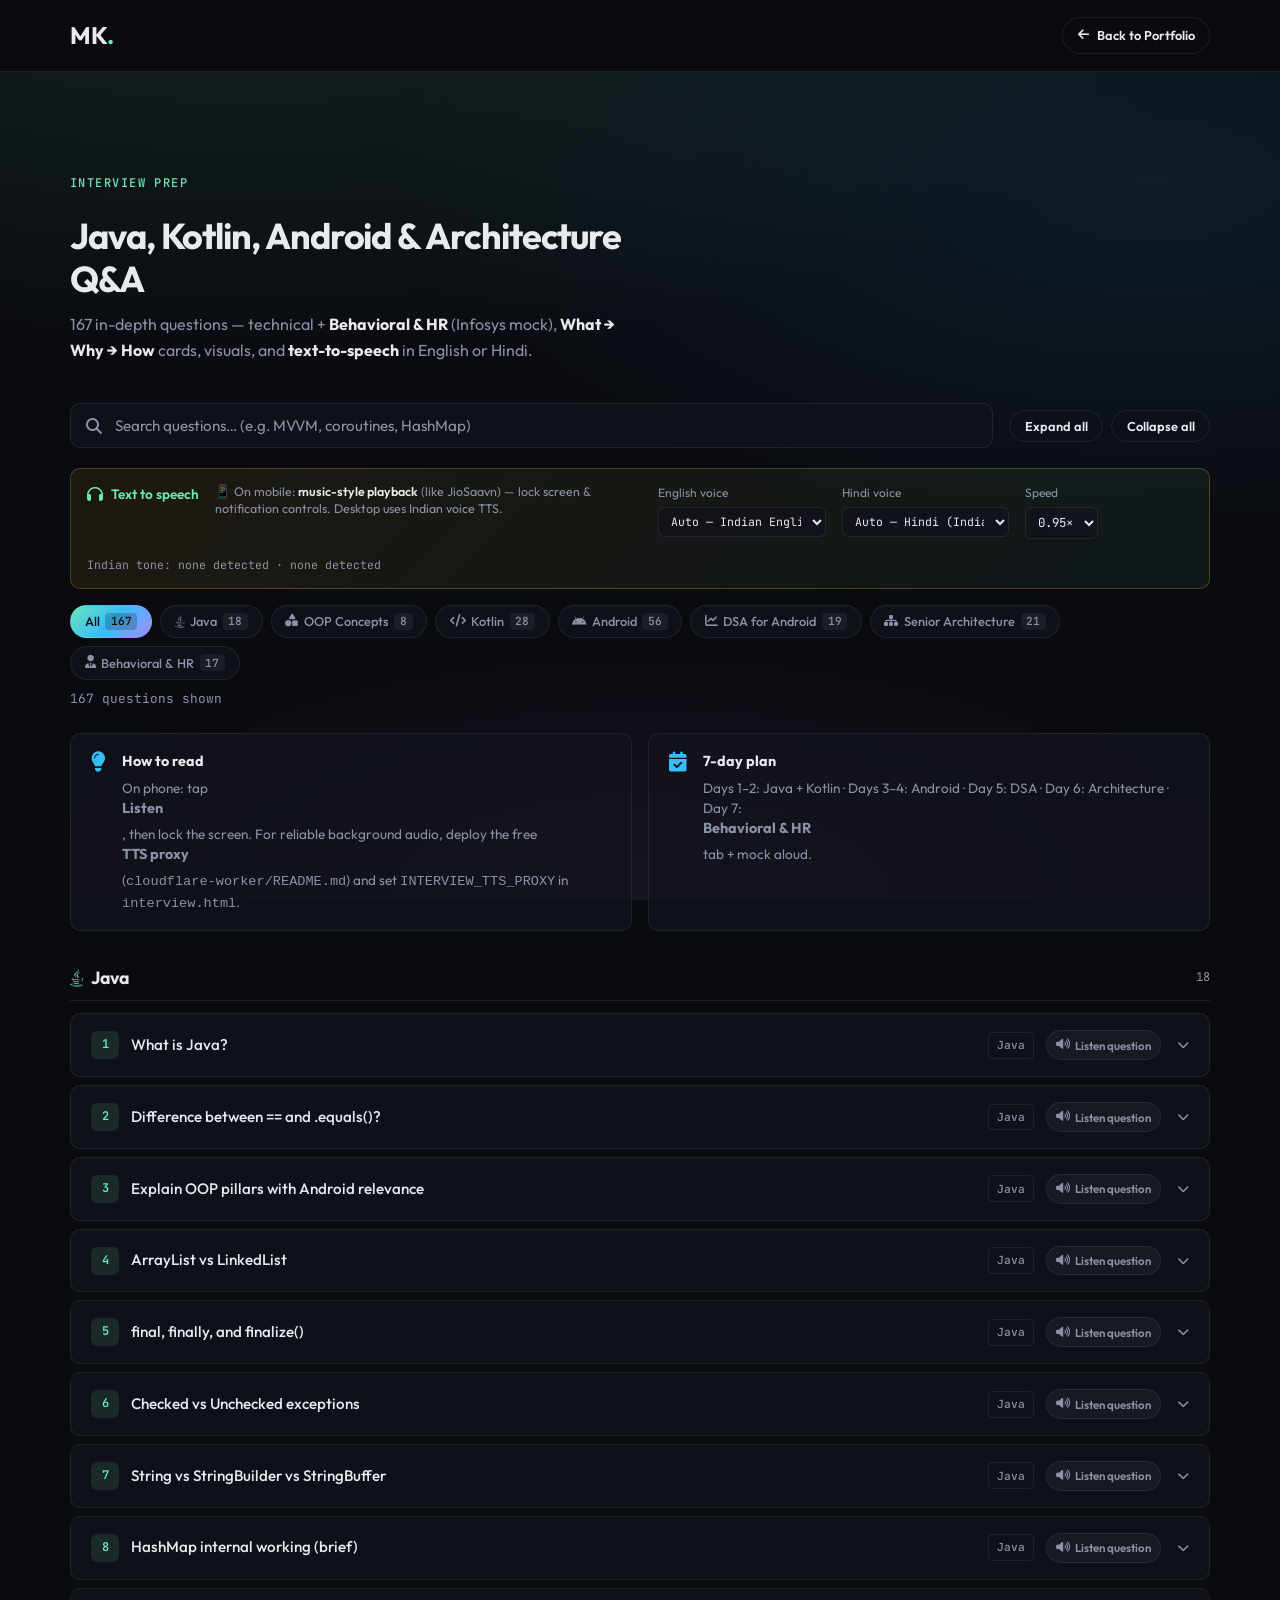
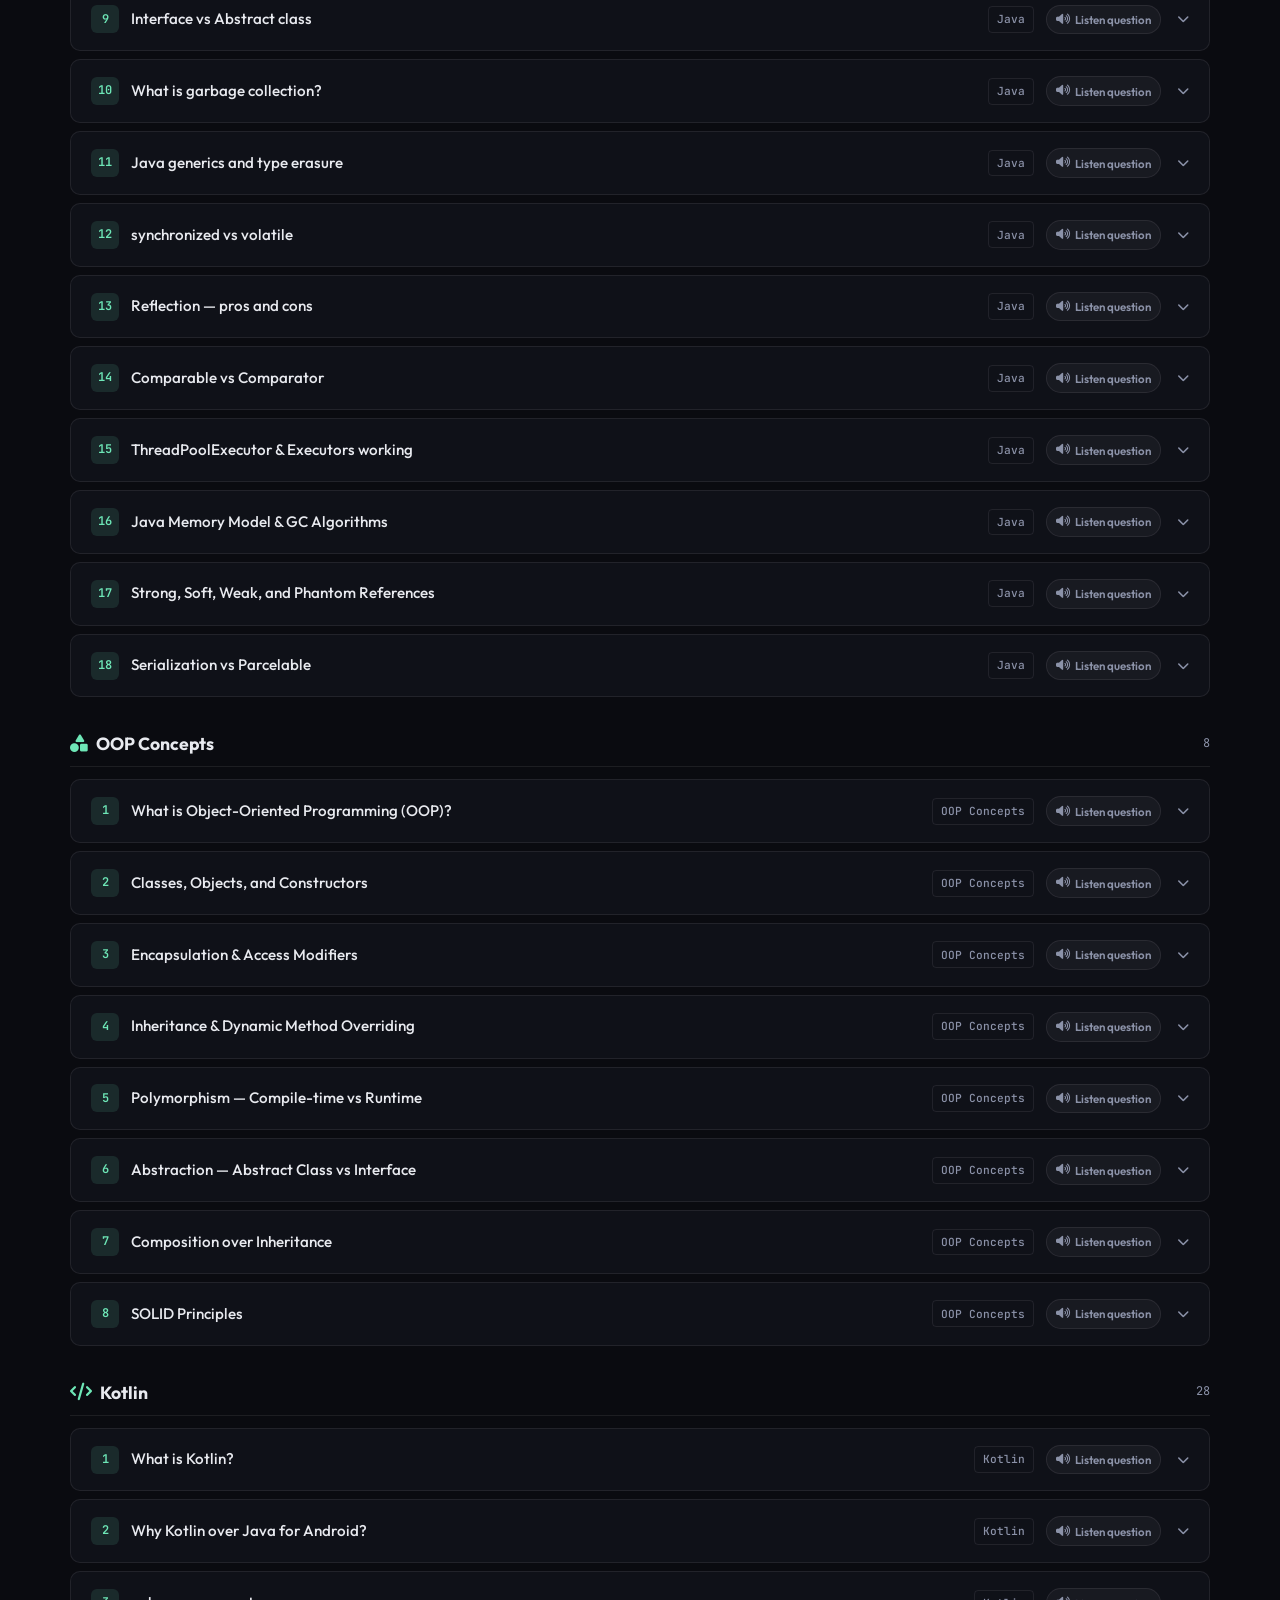
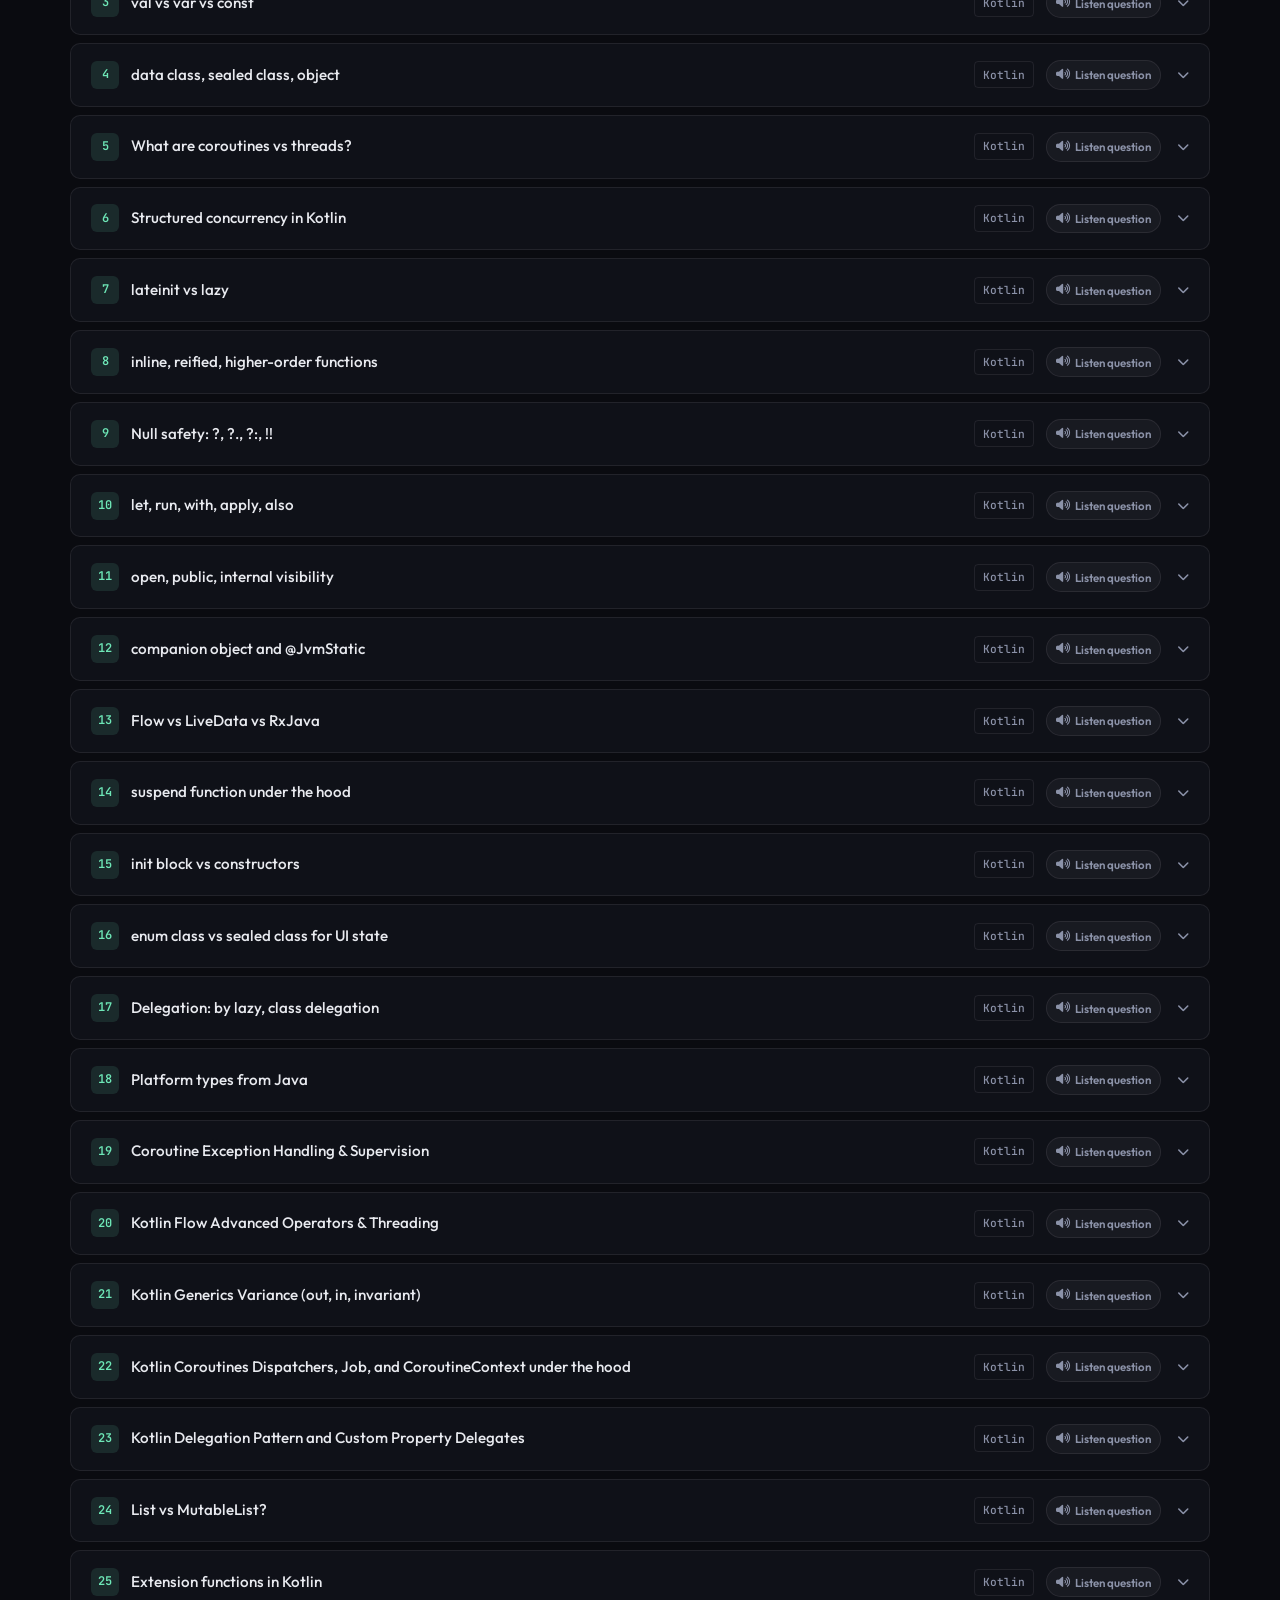
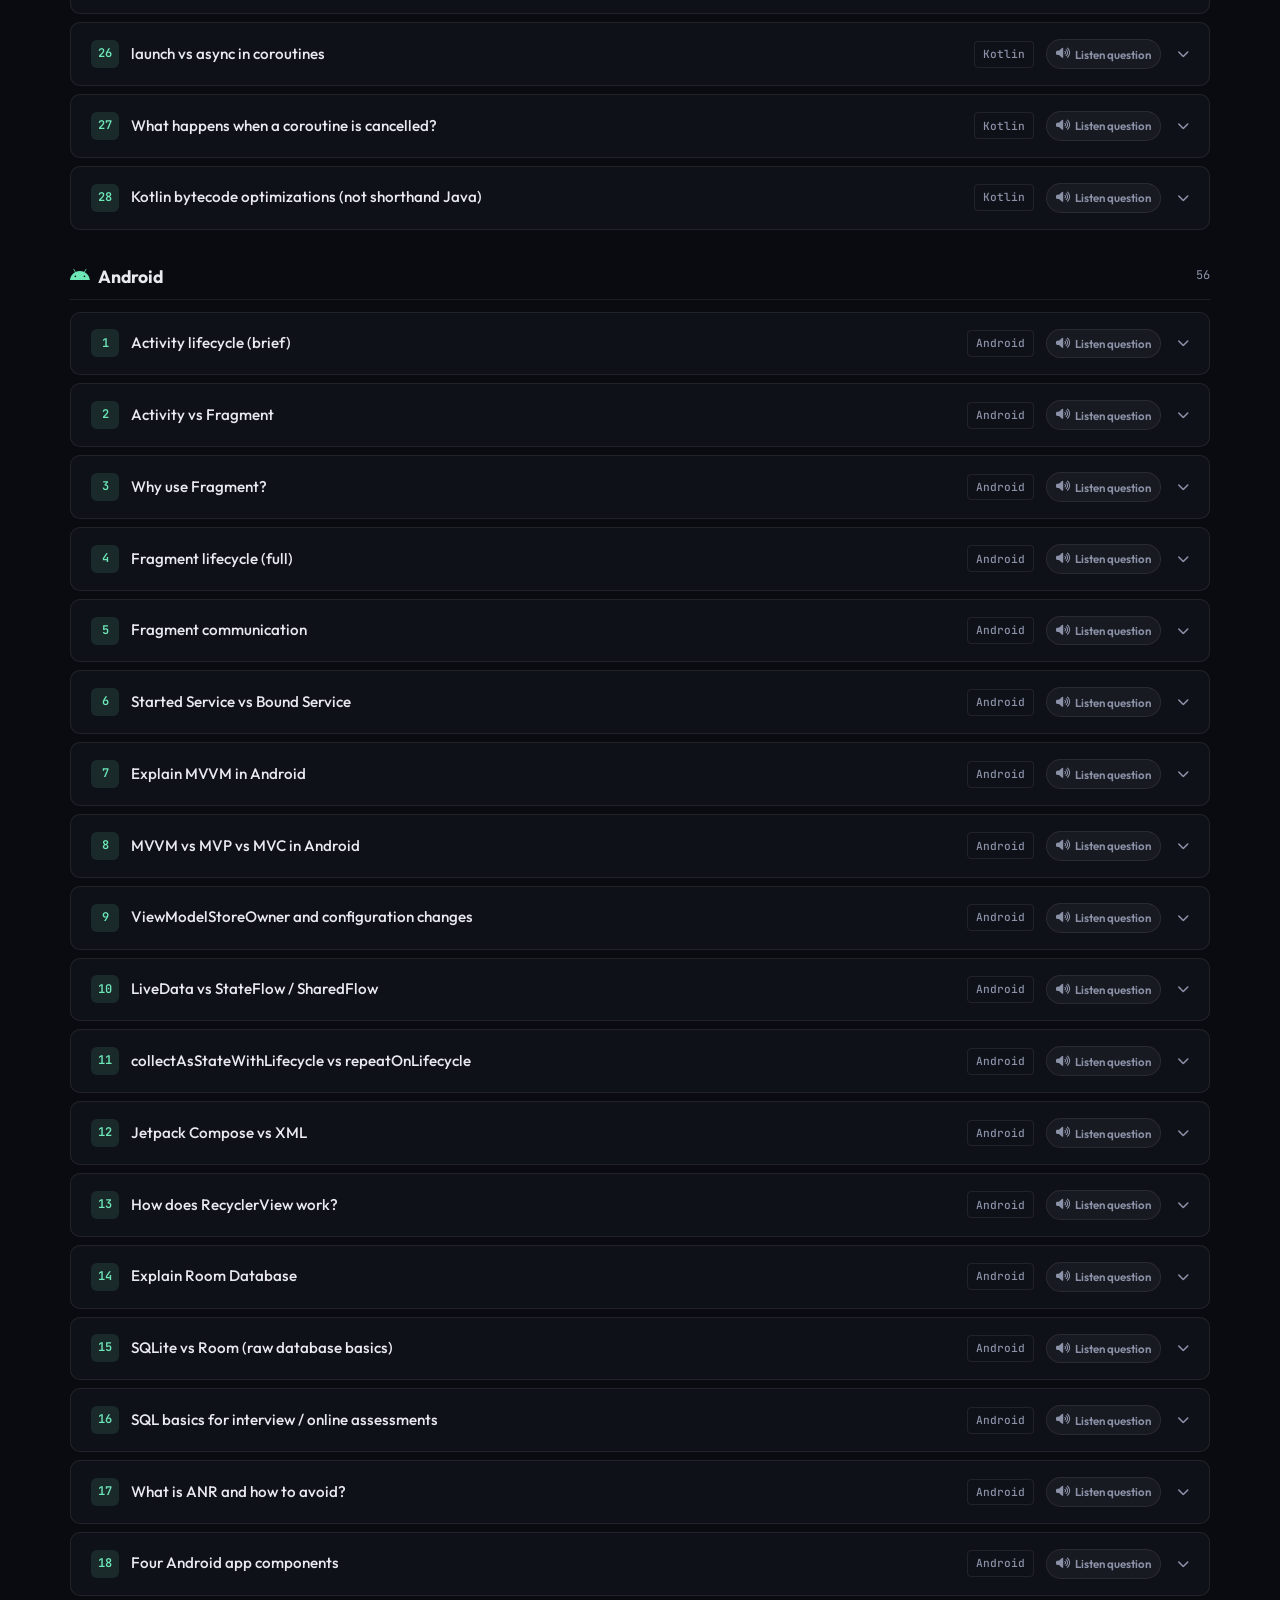
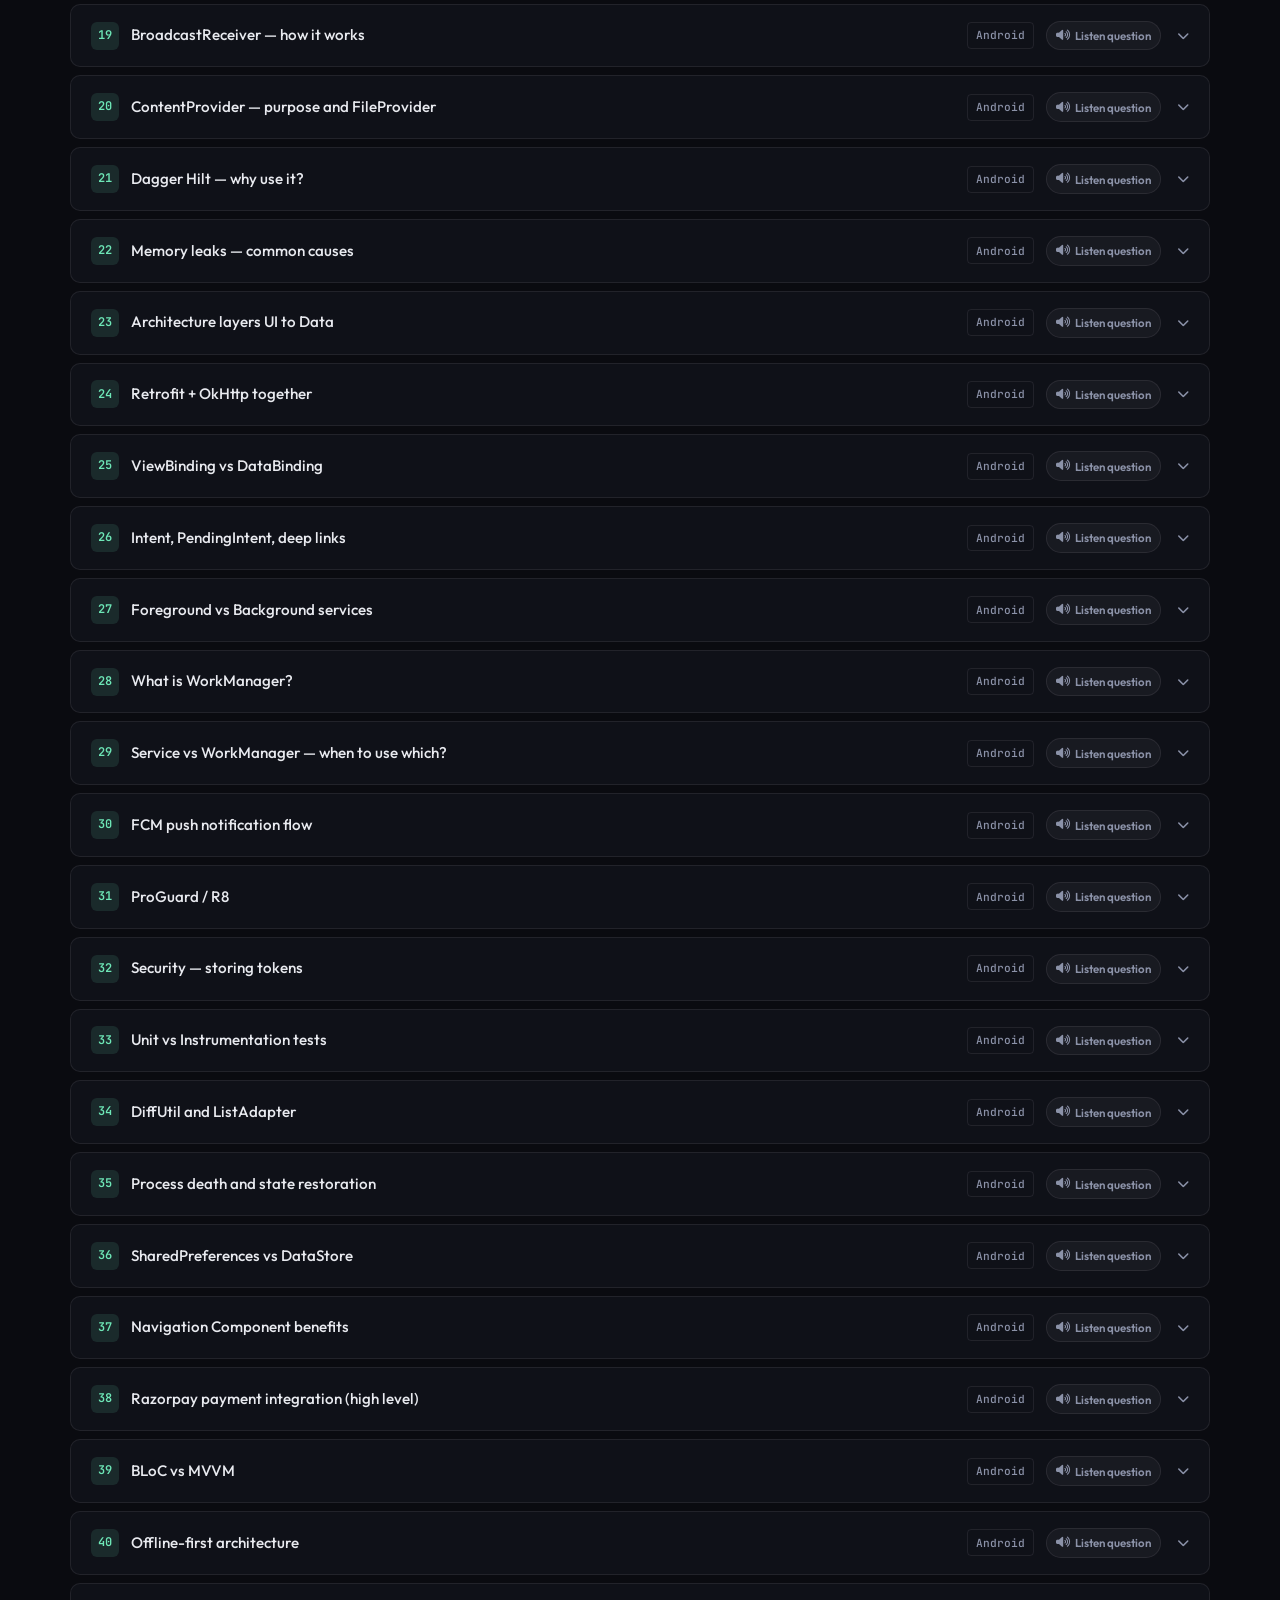
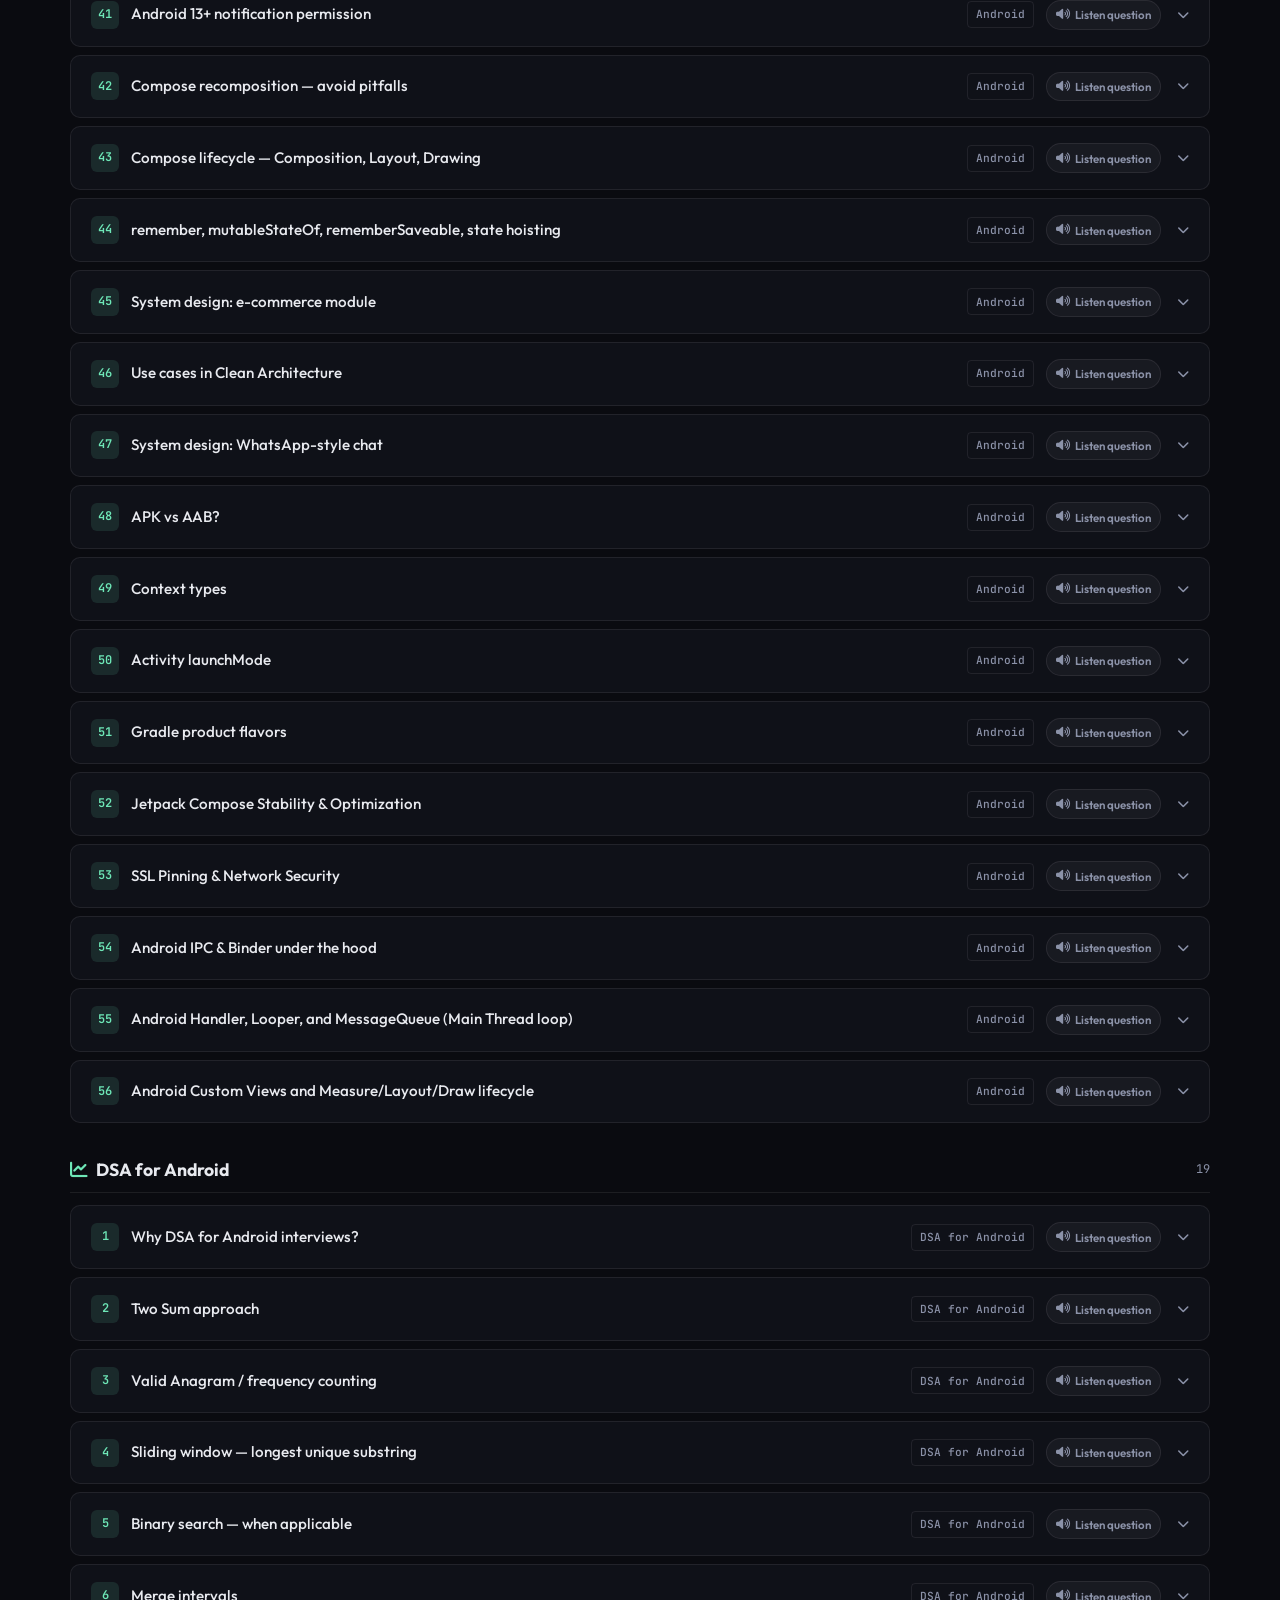
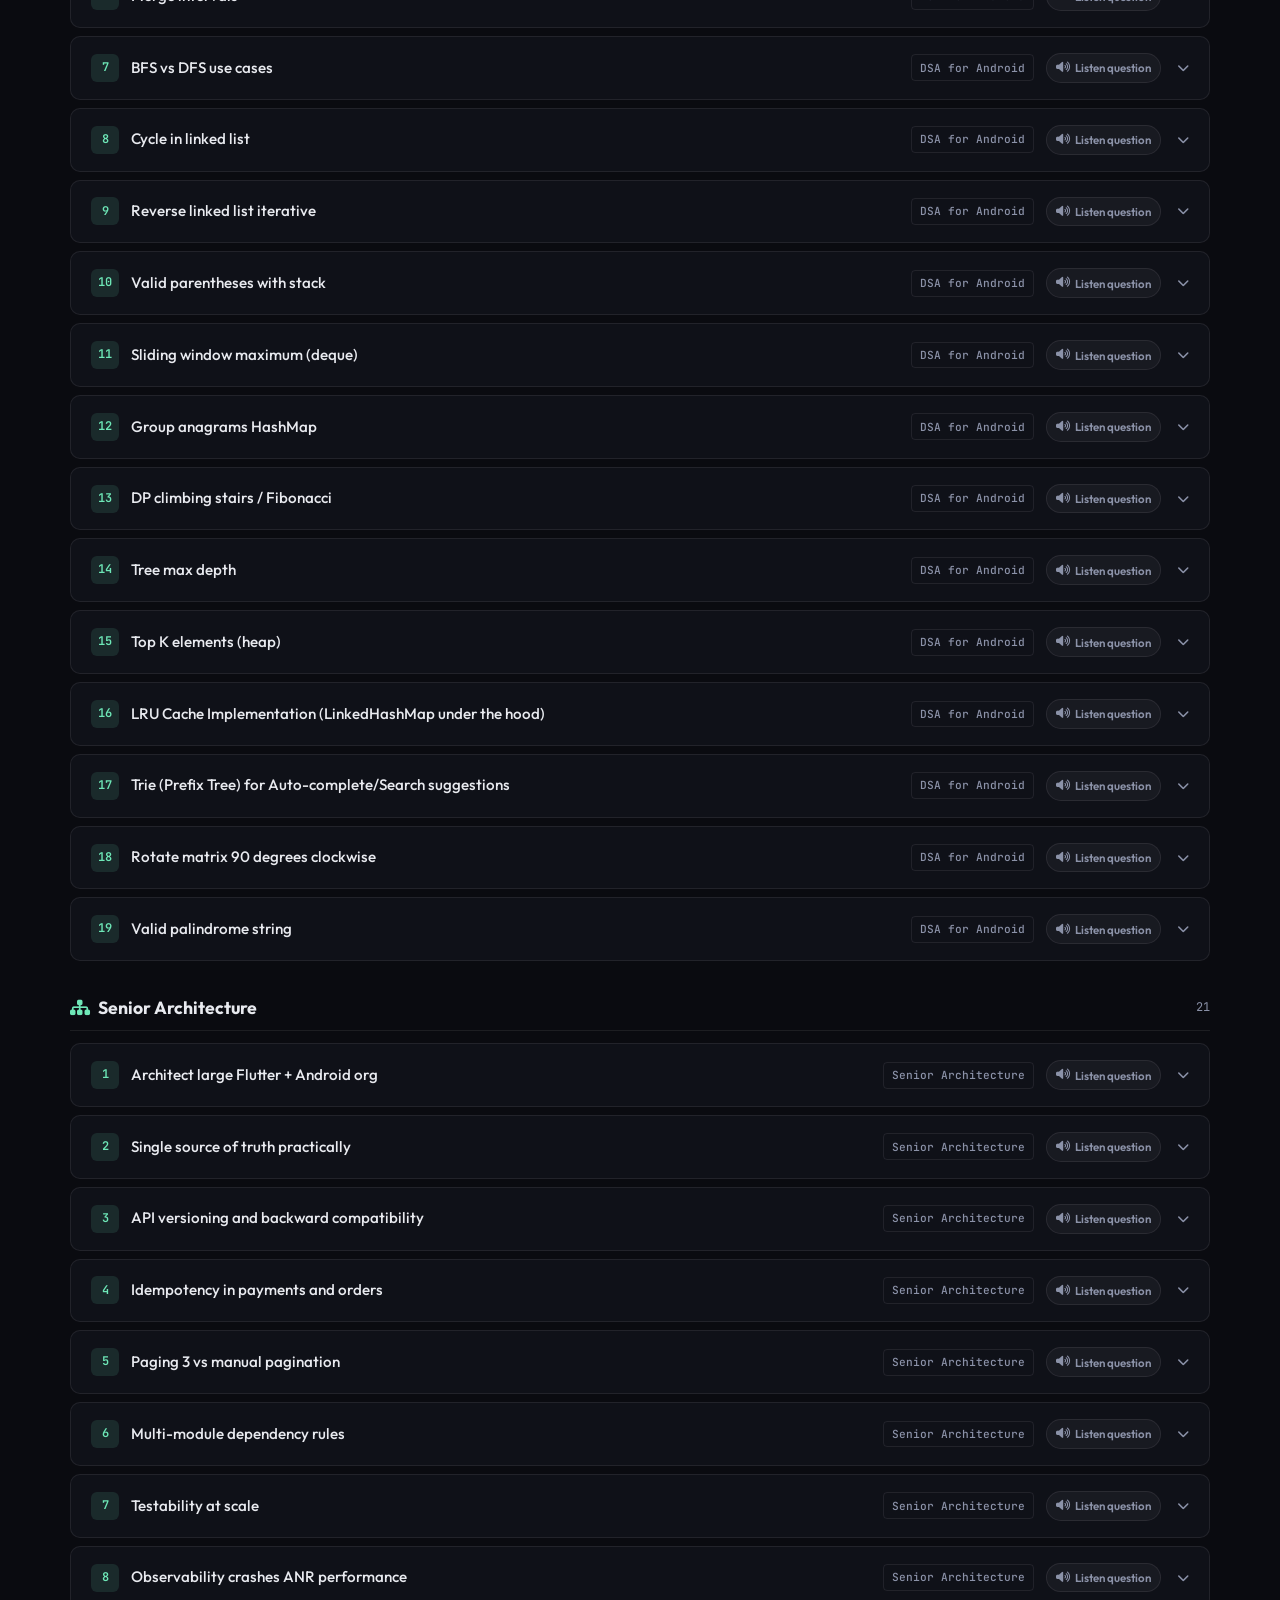
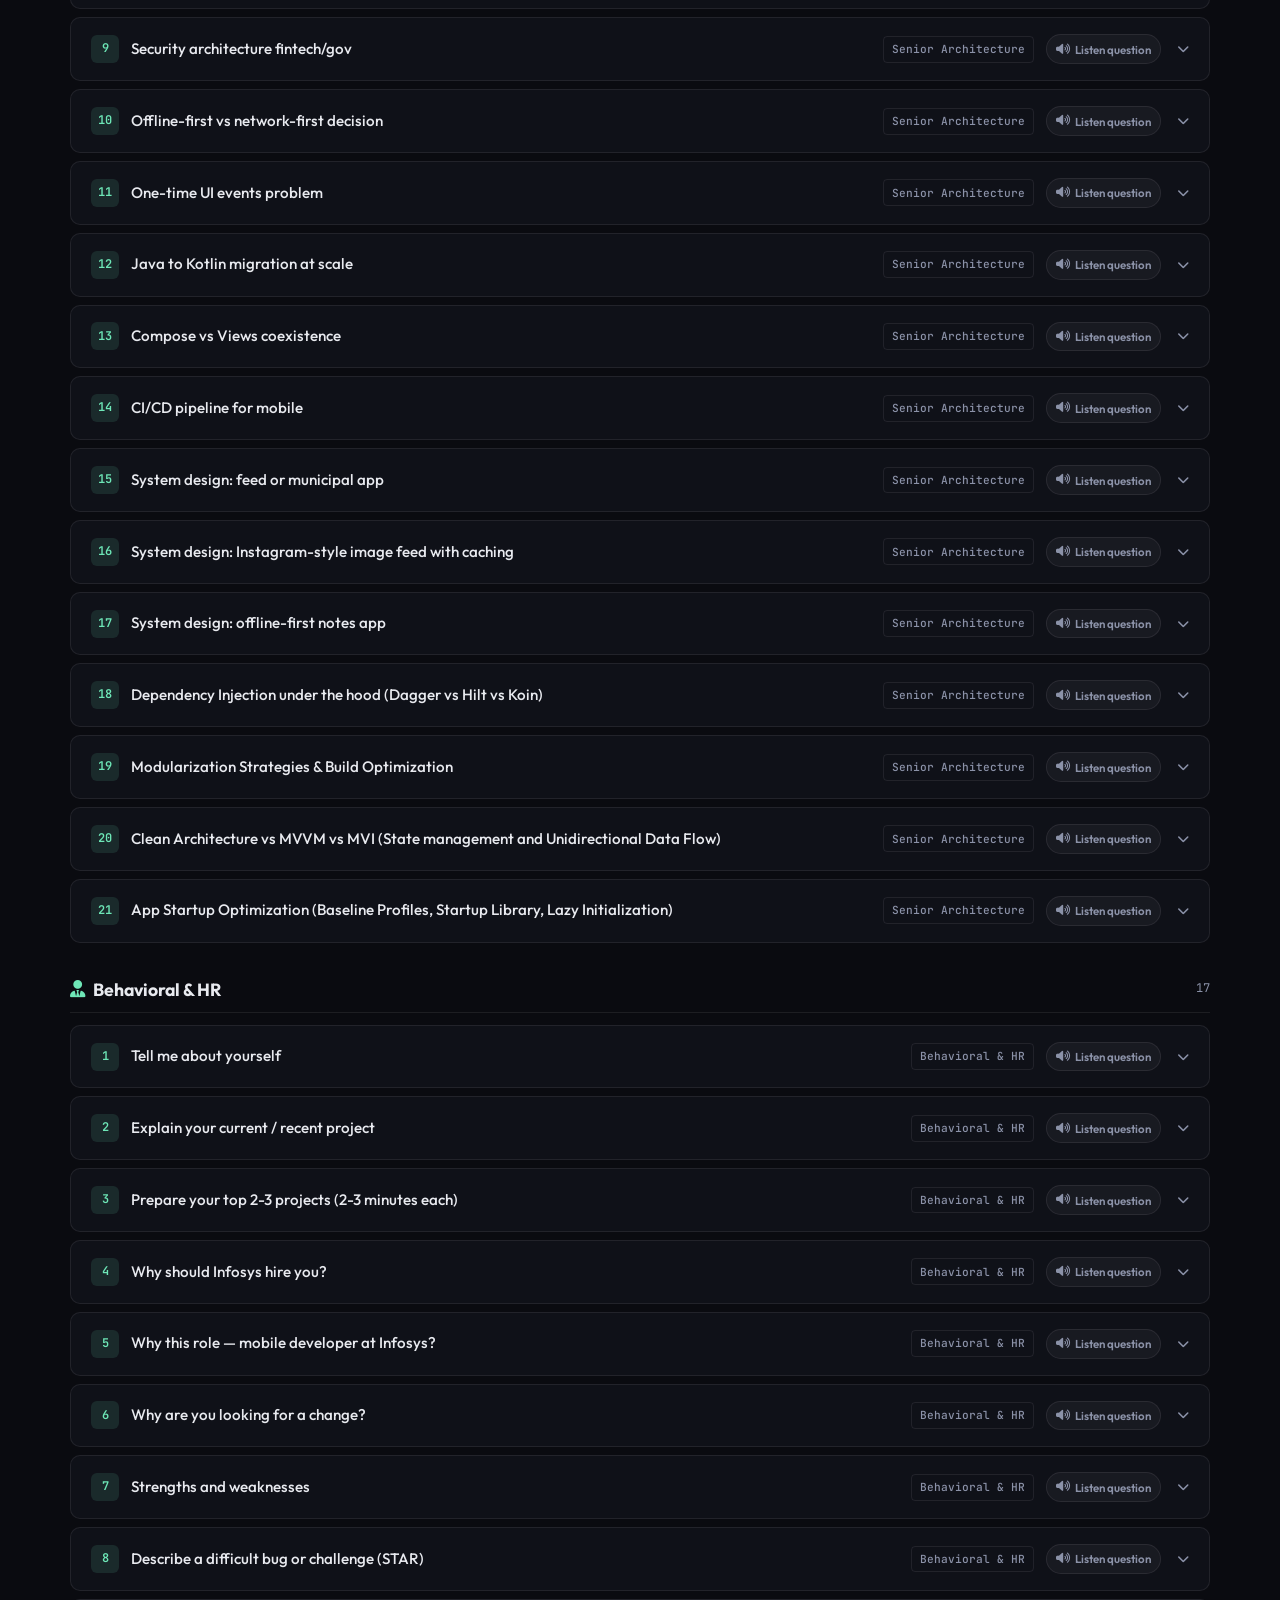
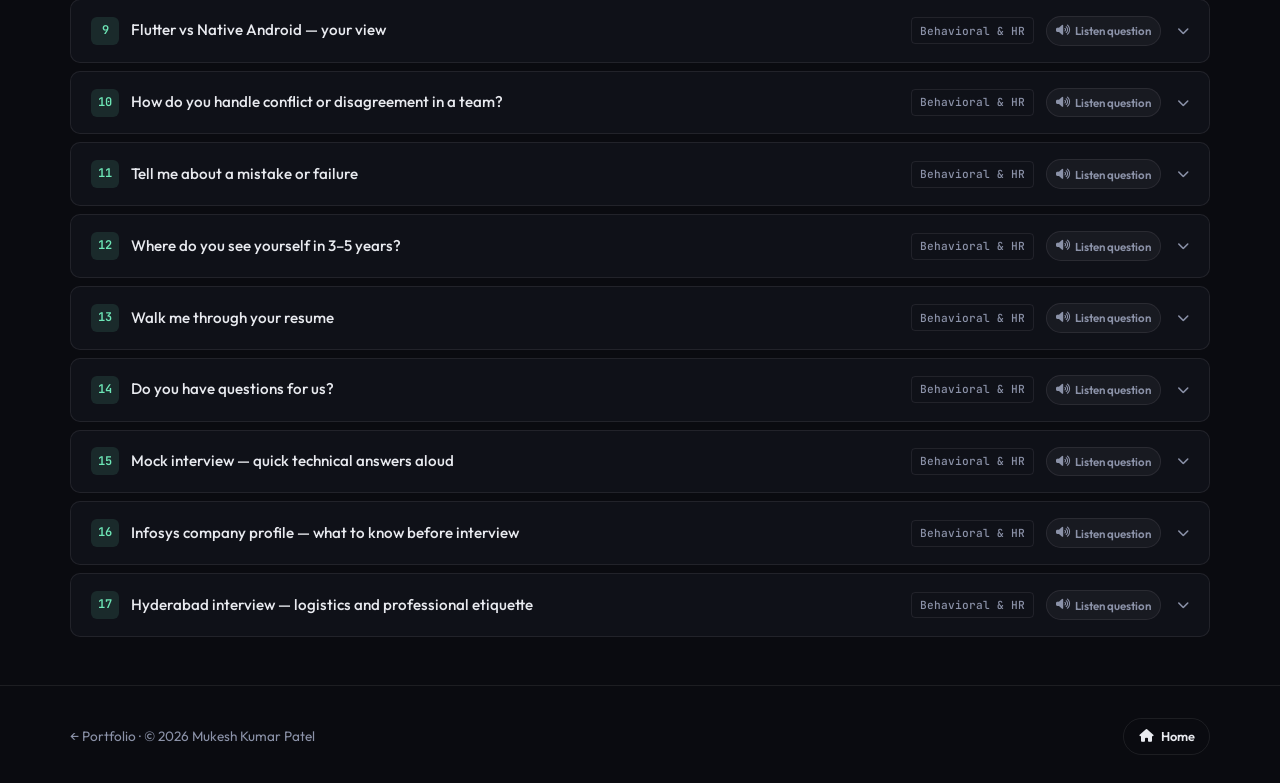
==== commit f1f5dc7a: "Add behavioral interview content and STAR method visuals - Updated `interview-visuals.js` to include" ====
--- a/interview.html
+++ b/interview.html
@@ -6,7 +6,7 @@
   <meta name="mobile-web-app-capable" content="yes">
   <meta name="apple-mobile-web-app-capable" content="yes">
   <title>Interview Prep — Mukesh Kumar Patel</title>
-  <meta name="description" content="124 Java, Kotlin, Android, DSA and Senior Architecture interview Q&A with English answers and Hindi explanations.">
+  <meta name="description" content="167 technical and behavioral interview Q&A — Java, Kotlin, Android, DSA, Architecture, and HR/Infosys prep with English and Hindi answers.">
   <link rel="icon" href="https://avatars.githubusercontent.com/u/48297190?v=4" type="image/png">
   <link rel="manifest" href="manifest.json">
   <meta name="theme-color" content="#6ee7b7">
@@ -34,7 +34,7 @@
       <div class="interview-bottom-header reveal visible">
         <span class="section-tag">Interview Prep</span>
         <h1>Java, Kotlin, Android & Architecture Q&A</h1>
-        <p class="section-desc">124 in-depth interview questions — <strong>What → Why → How</strong> cards, visuals, and <strong>text-to-speech</strong> to listen in English or Hindi while you revise.</p>
+        <p class="section-desc">167 in-depth questions — technical + <strong>Behavioral &amp; HR</strong> (Infosys mock), <strong>What → Why → How</strong> cards, visuals, and <strong>text-to-speech</strong> in English or Hindi.</p>
       </div>
 
       <div class="interview-toolbar reveal visible">
@@ -105,7 +105,7 @@
           <i class="fa-solid fa-calendar-check"></i>
           <div>
             <strong>7-day plan</strong>
-            <p>Days 1–2: Java + Kotlin · Days 3–4: Android · Day 5: DSA · Day 6: Senior architecture · Day 7: Mock interview.</p>
+            <p>Days 1–2: Java + Kotlin · Days 3–4: Android · Day 5: DSA · Day 6: Architecture · Day 7: <strong>Behavioral &amp; HR</strong> tab + mock aloud.</p>
           </div>
         </div>
       </div>
--- a/css/interview.css
+++ b/css/interview.css
@@ -384,6 +384,34 @@
   animation: visPulse 2s ease-out infinite;
 }
 
+.vis-star {
+  display: flex;
+  align-items: center;
+  gap: 0.5rem;
+  flex-wrap: wrap;
+  font-weight: 700;
+  font-size: 1.25rem;
+}
+
+.vis-star span {
+  width: 2rem;
+  height: 2rem;
+  display: inline-flex;
+  align-items: center;
+  justify-content: center;
+  border-radius: var(--radius-sm);
+  background: rgba(110, 231, 183, 0.15);
+  color: var(--accent);
+  animation: visPulse 2.2s ease-in-out infinite;
+}
+
+.vis-star small {
+  width: 100%;
+  font-size: 0.72rem;
+  font-weight: 500;
+  color: var(--text-muted);
+}
+
 .vis-k-big { font-weight: 700; font-size: 2.5rem; color: var(--accent-3); }
 
 .vis-kotlin-what {
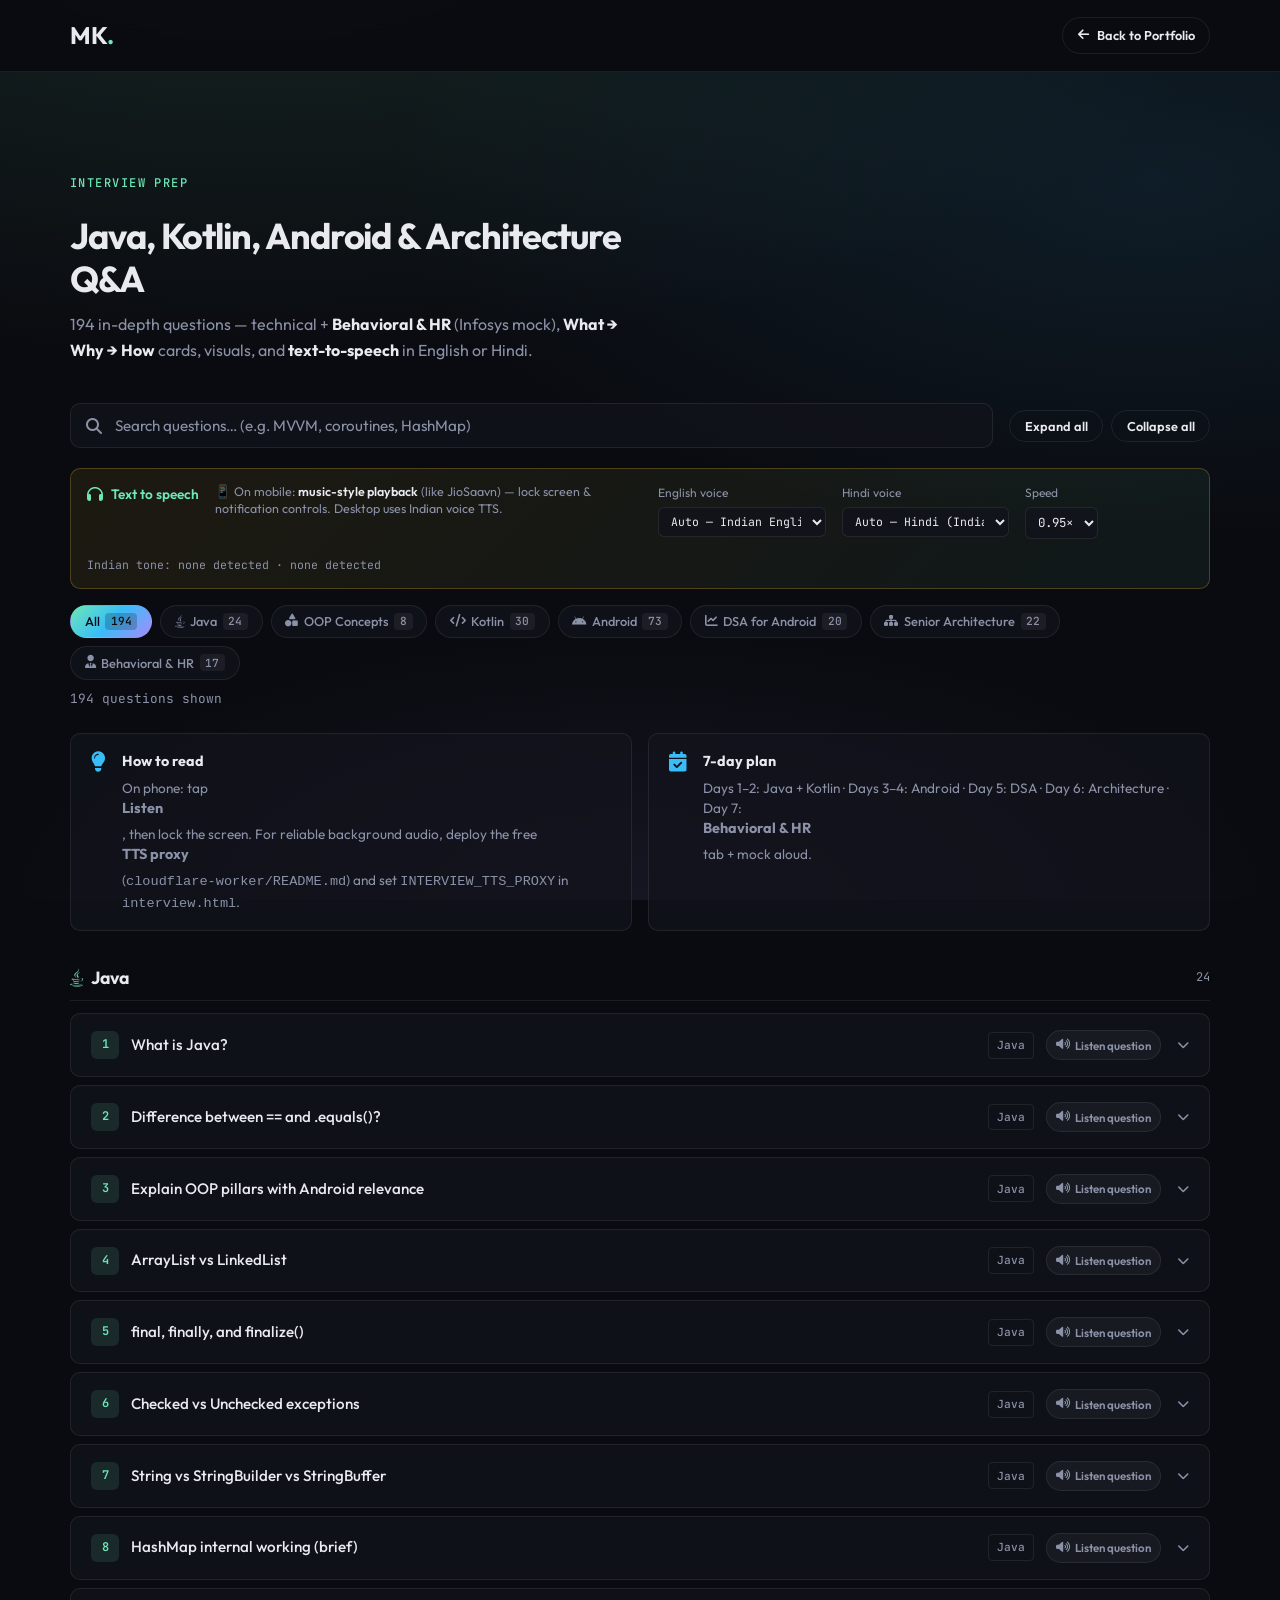
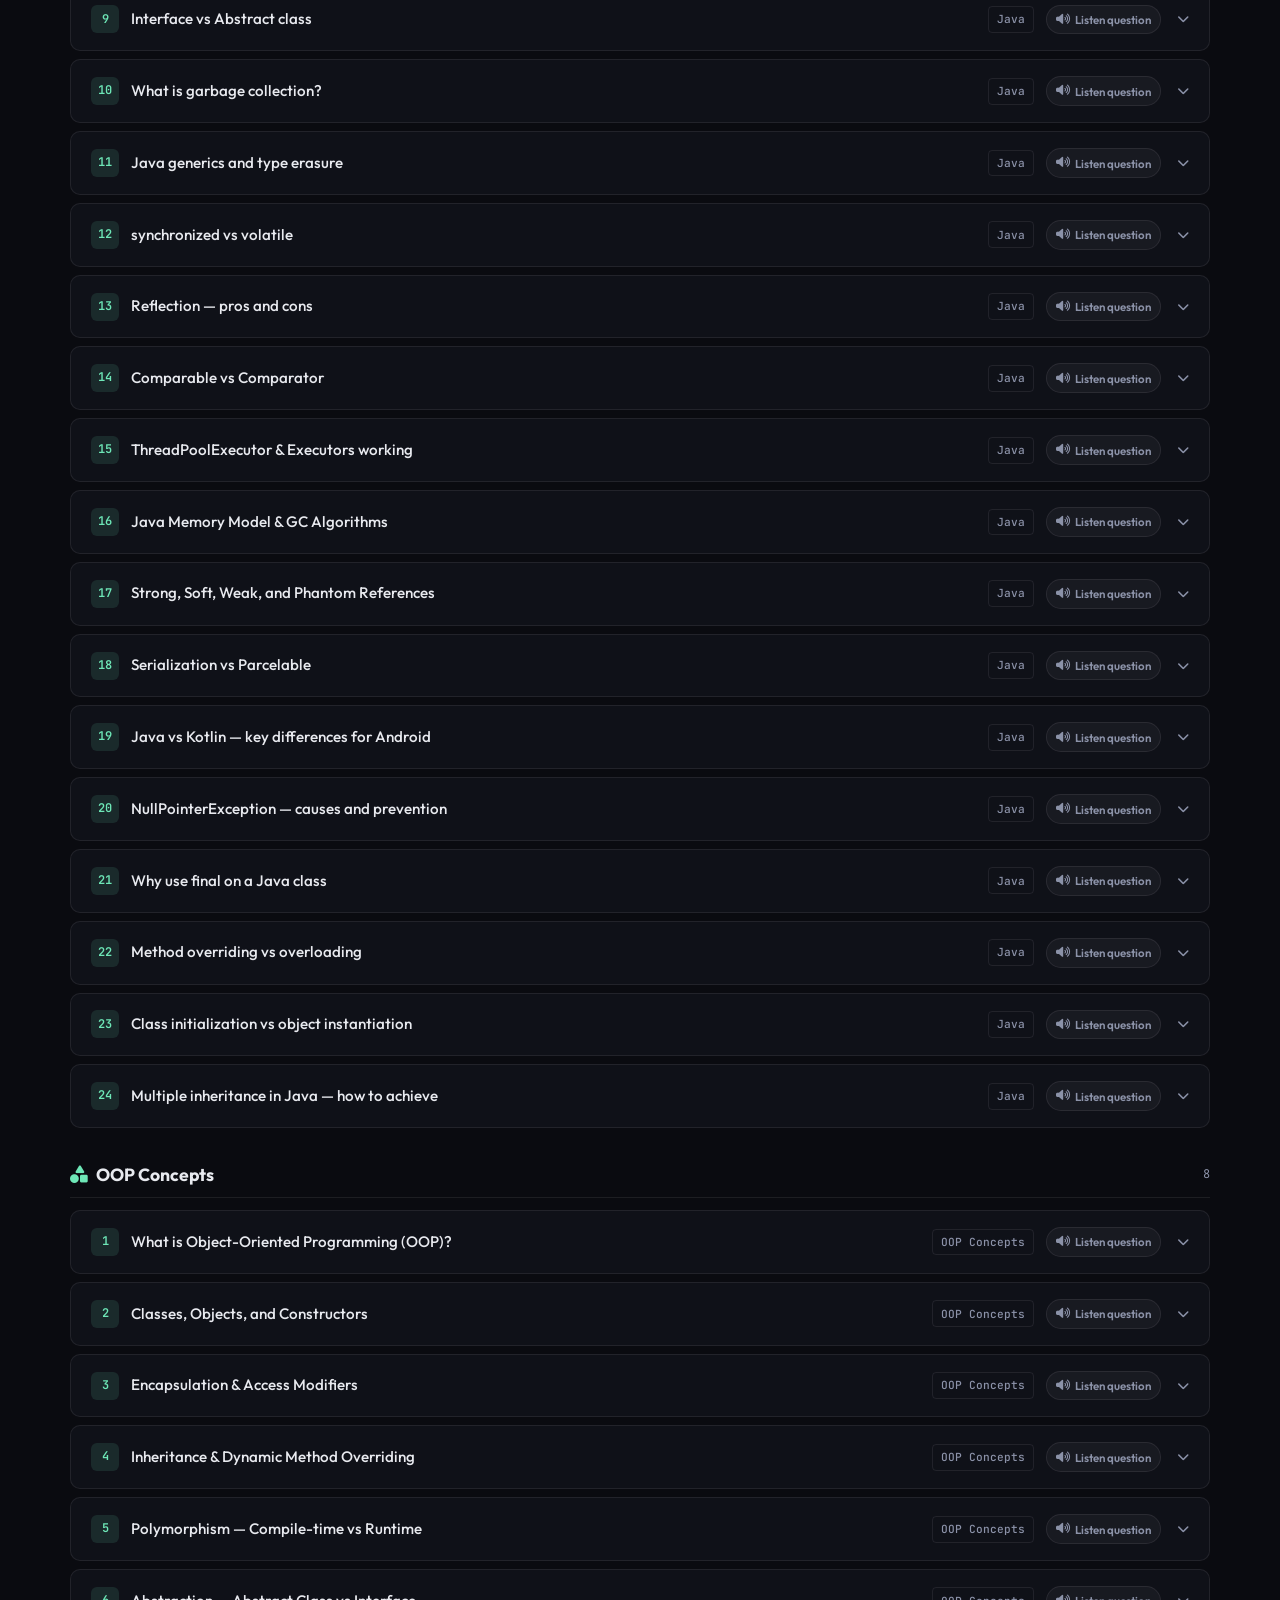
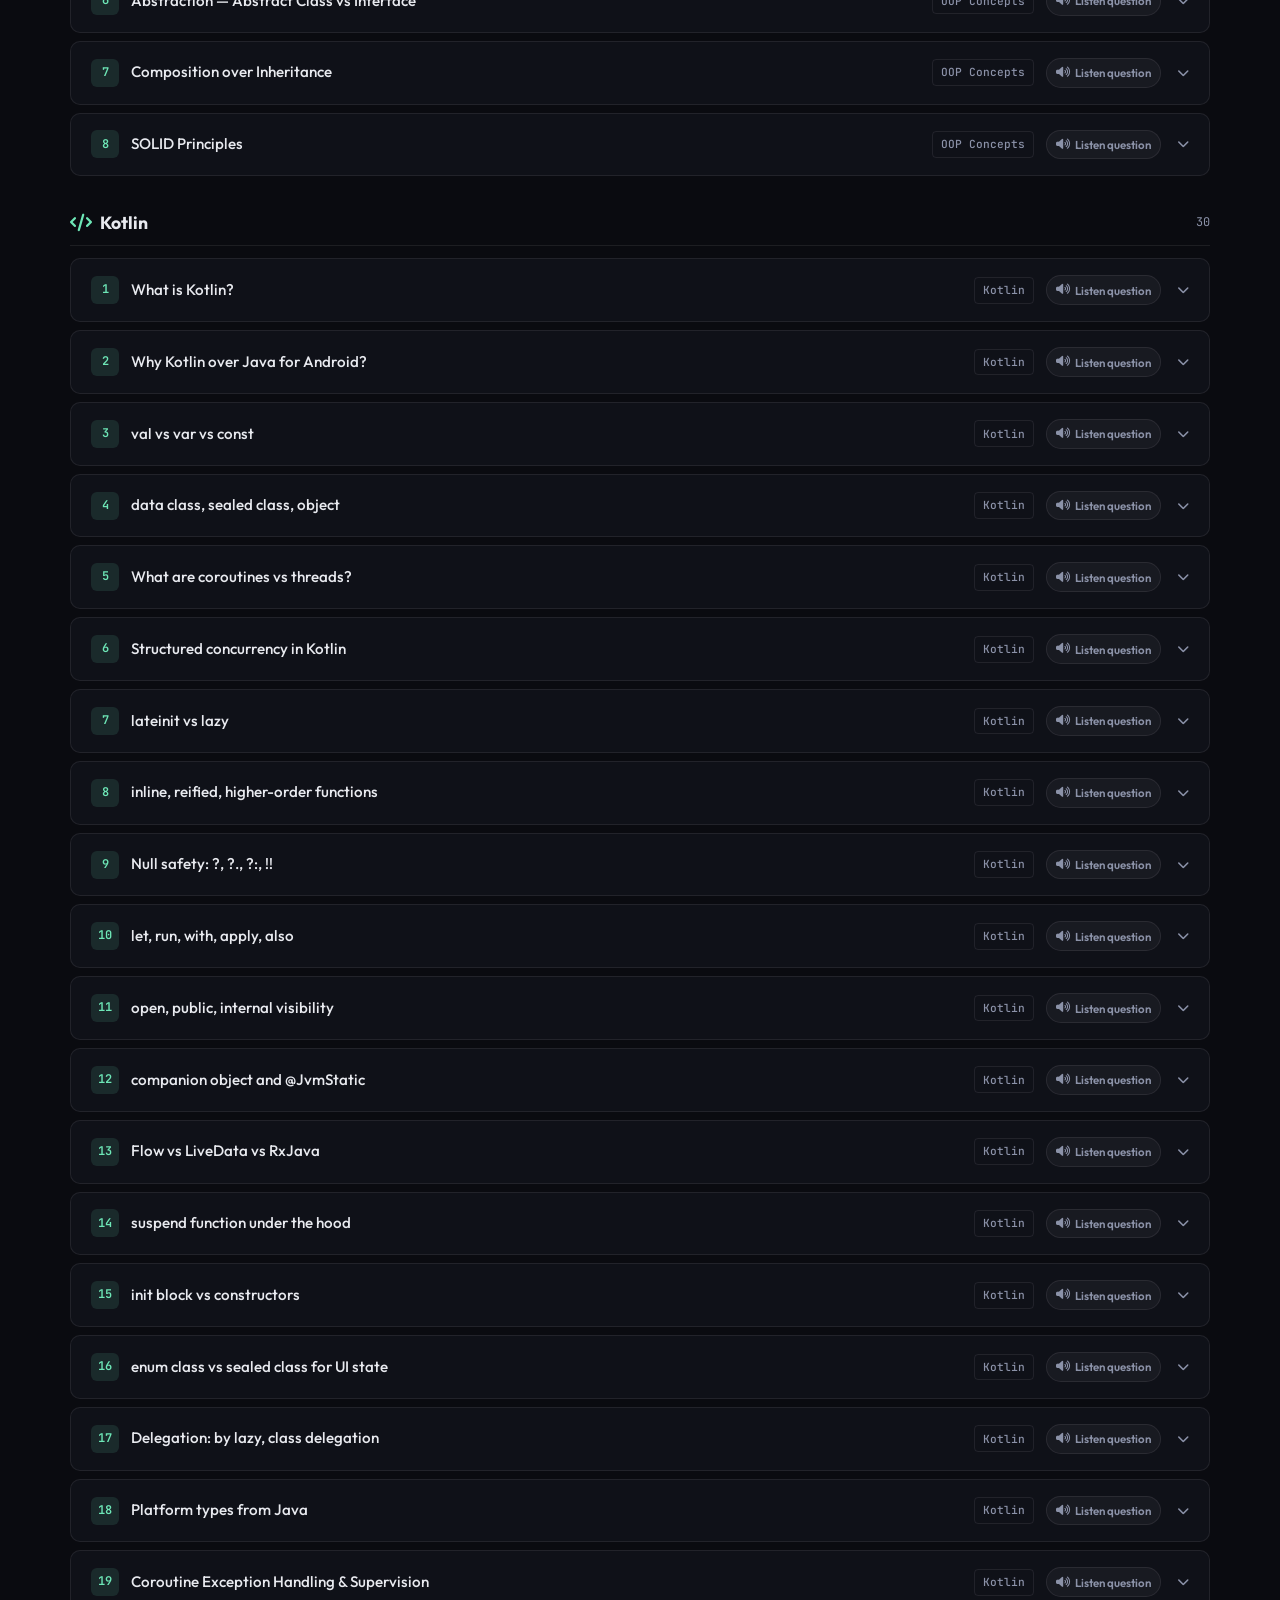
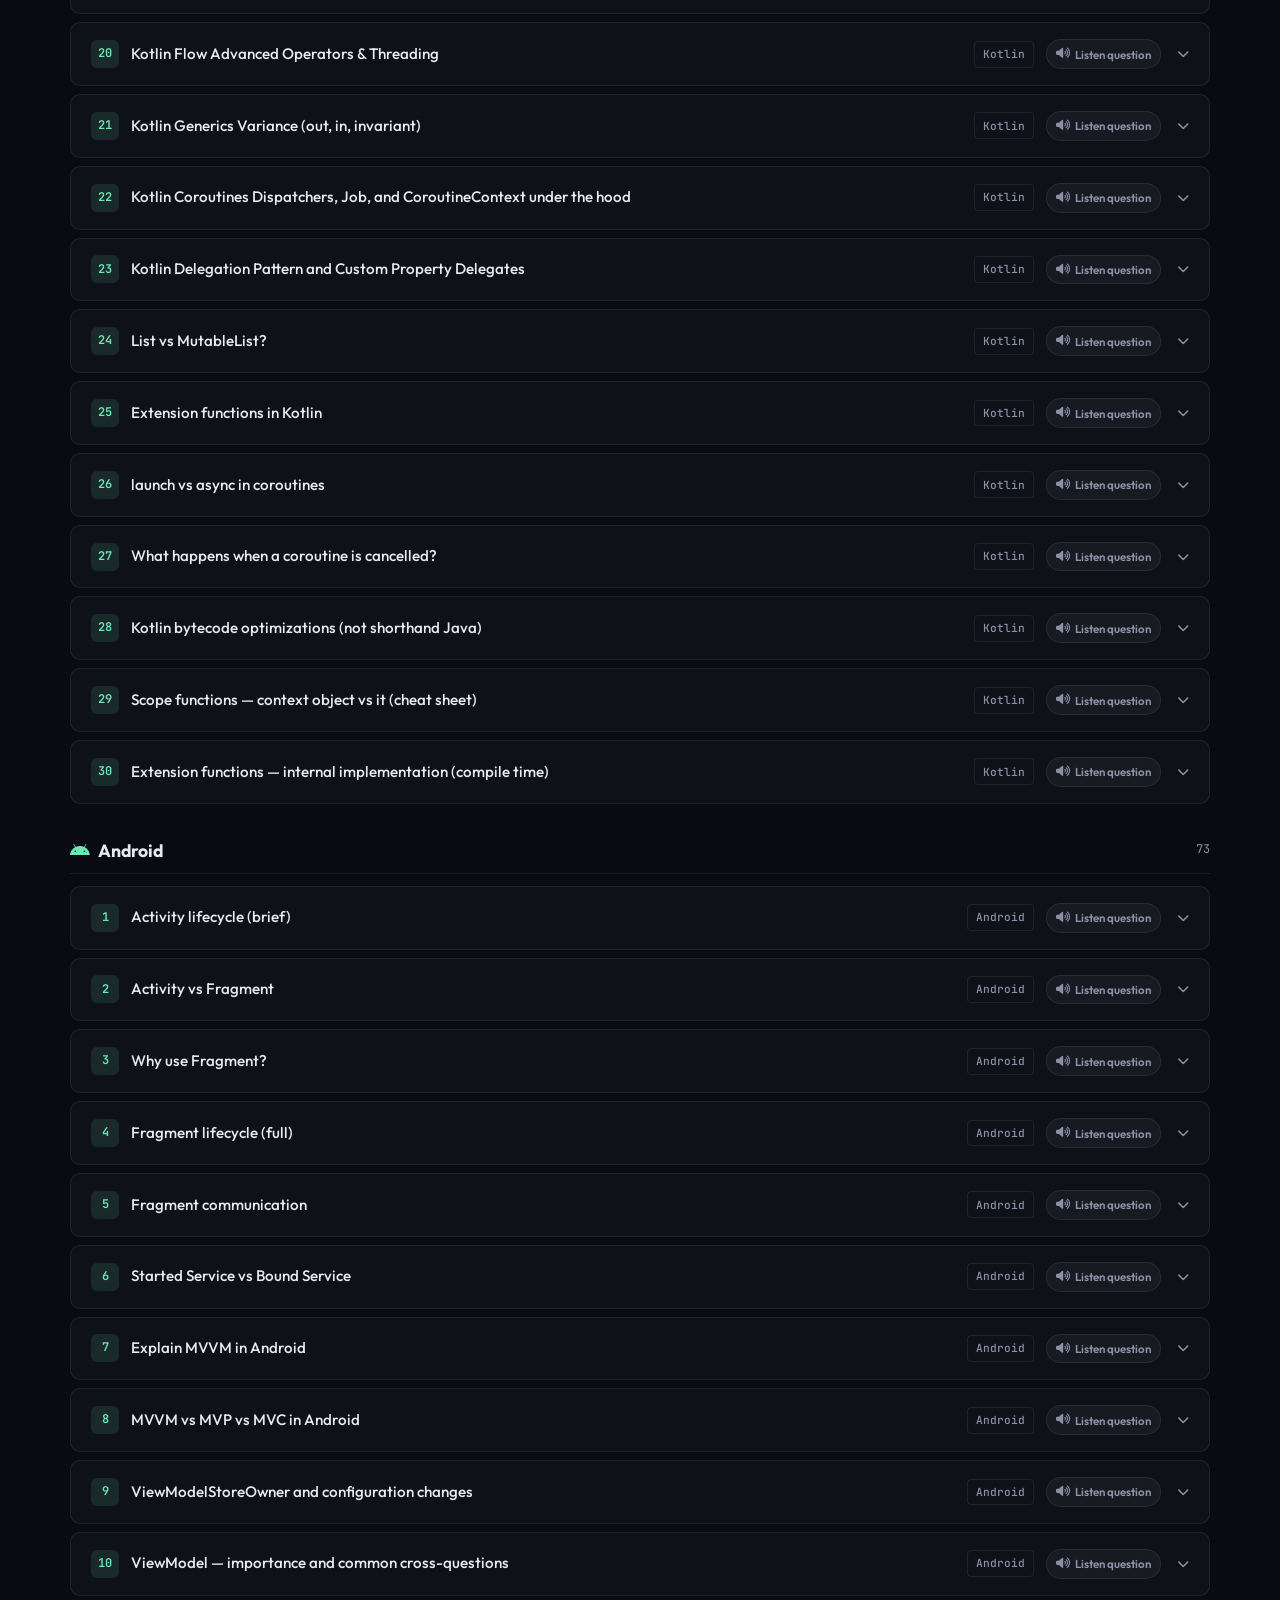
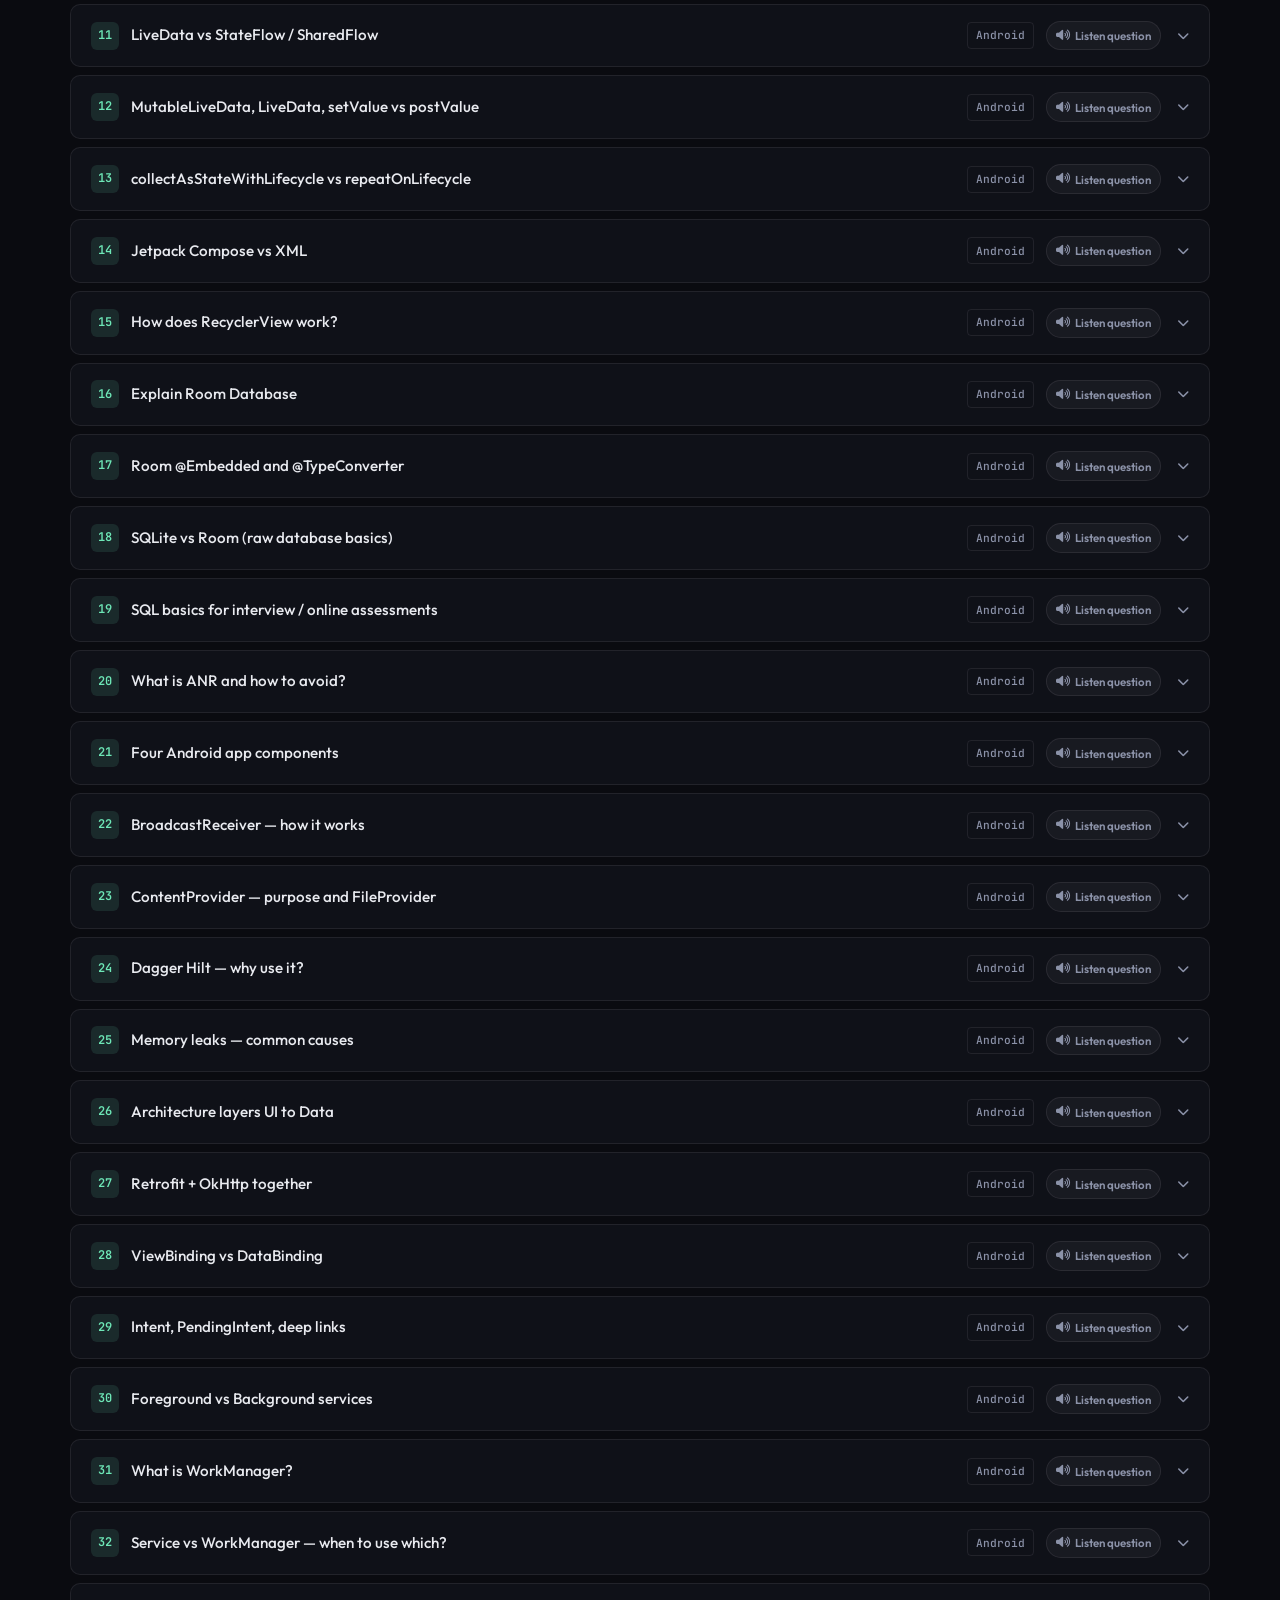
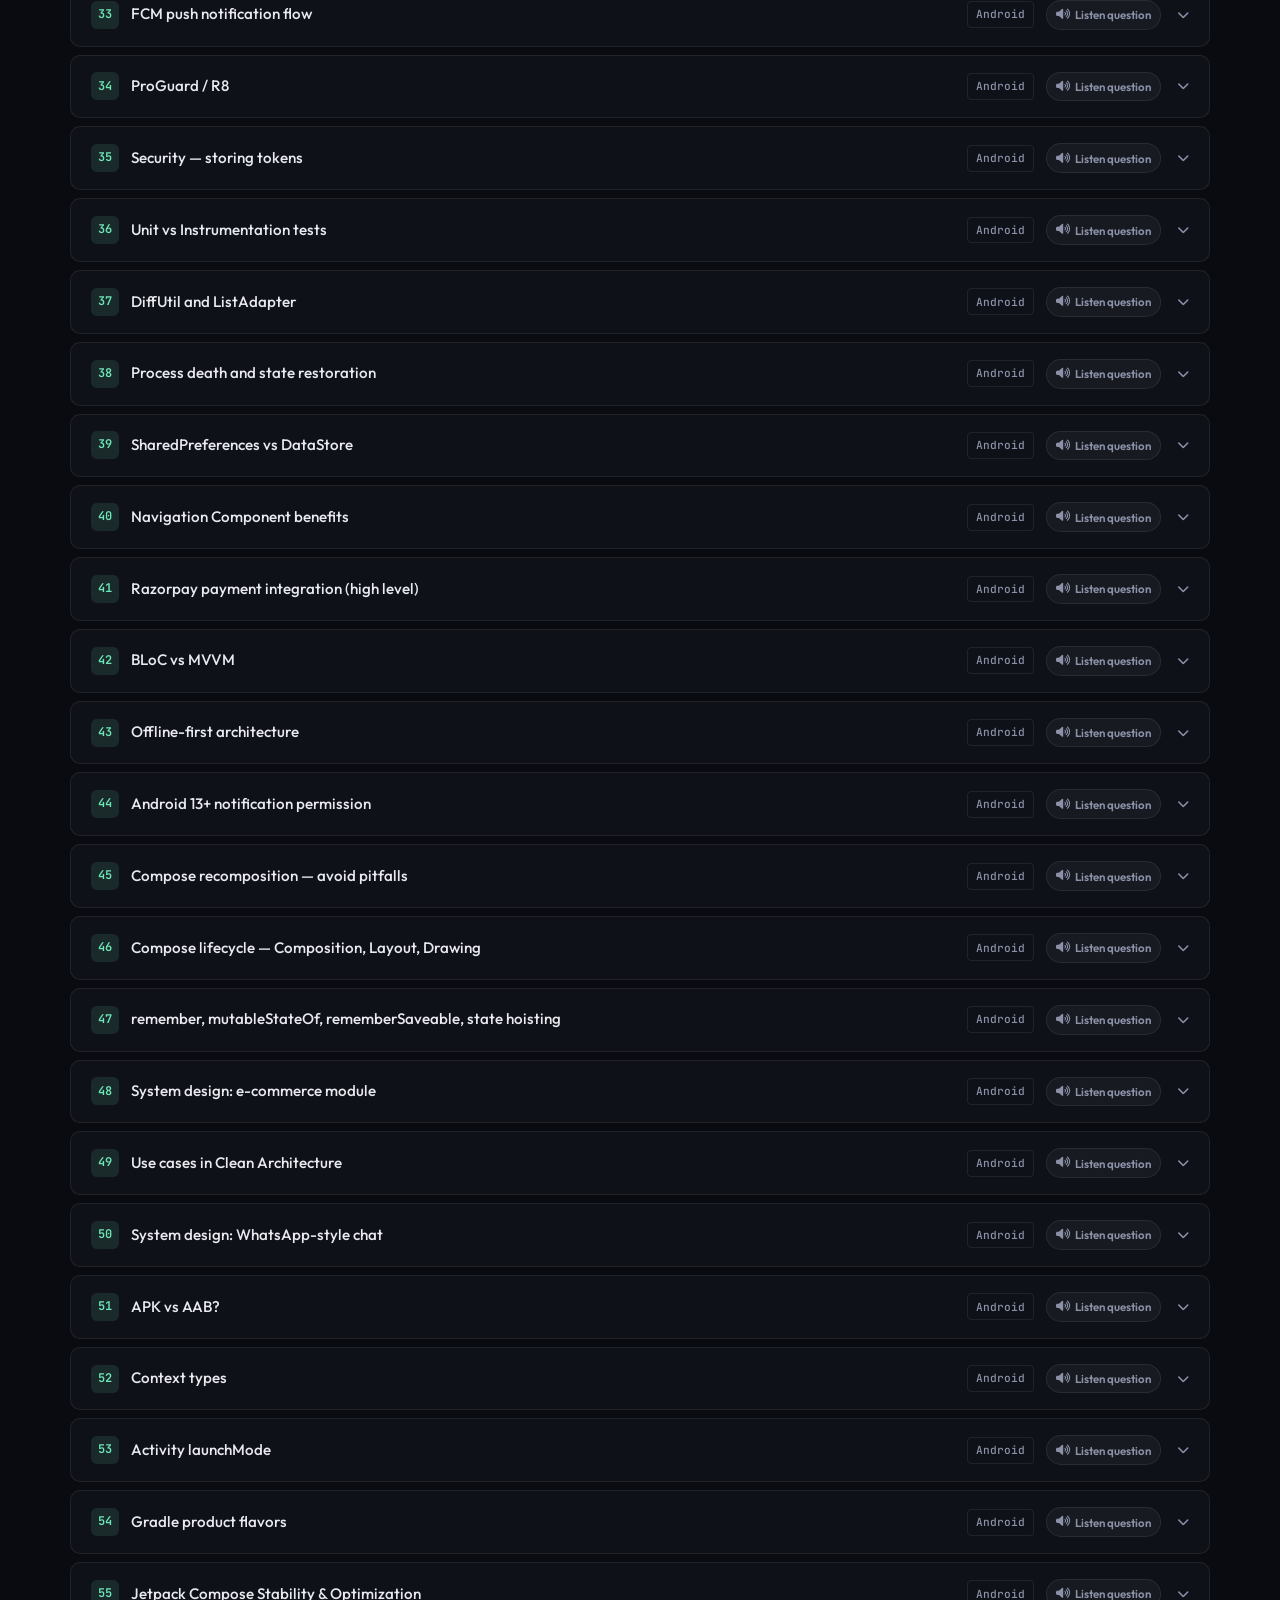
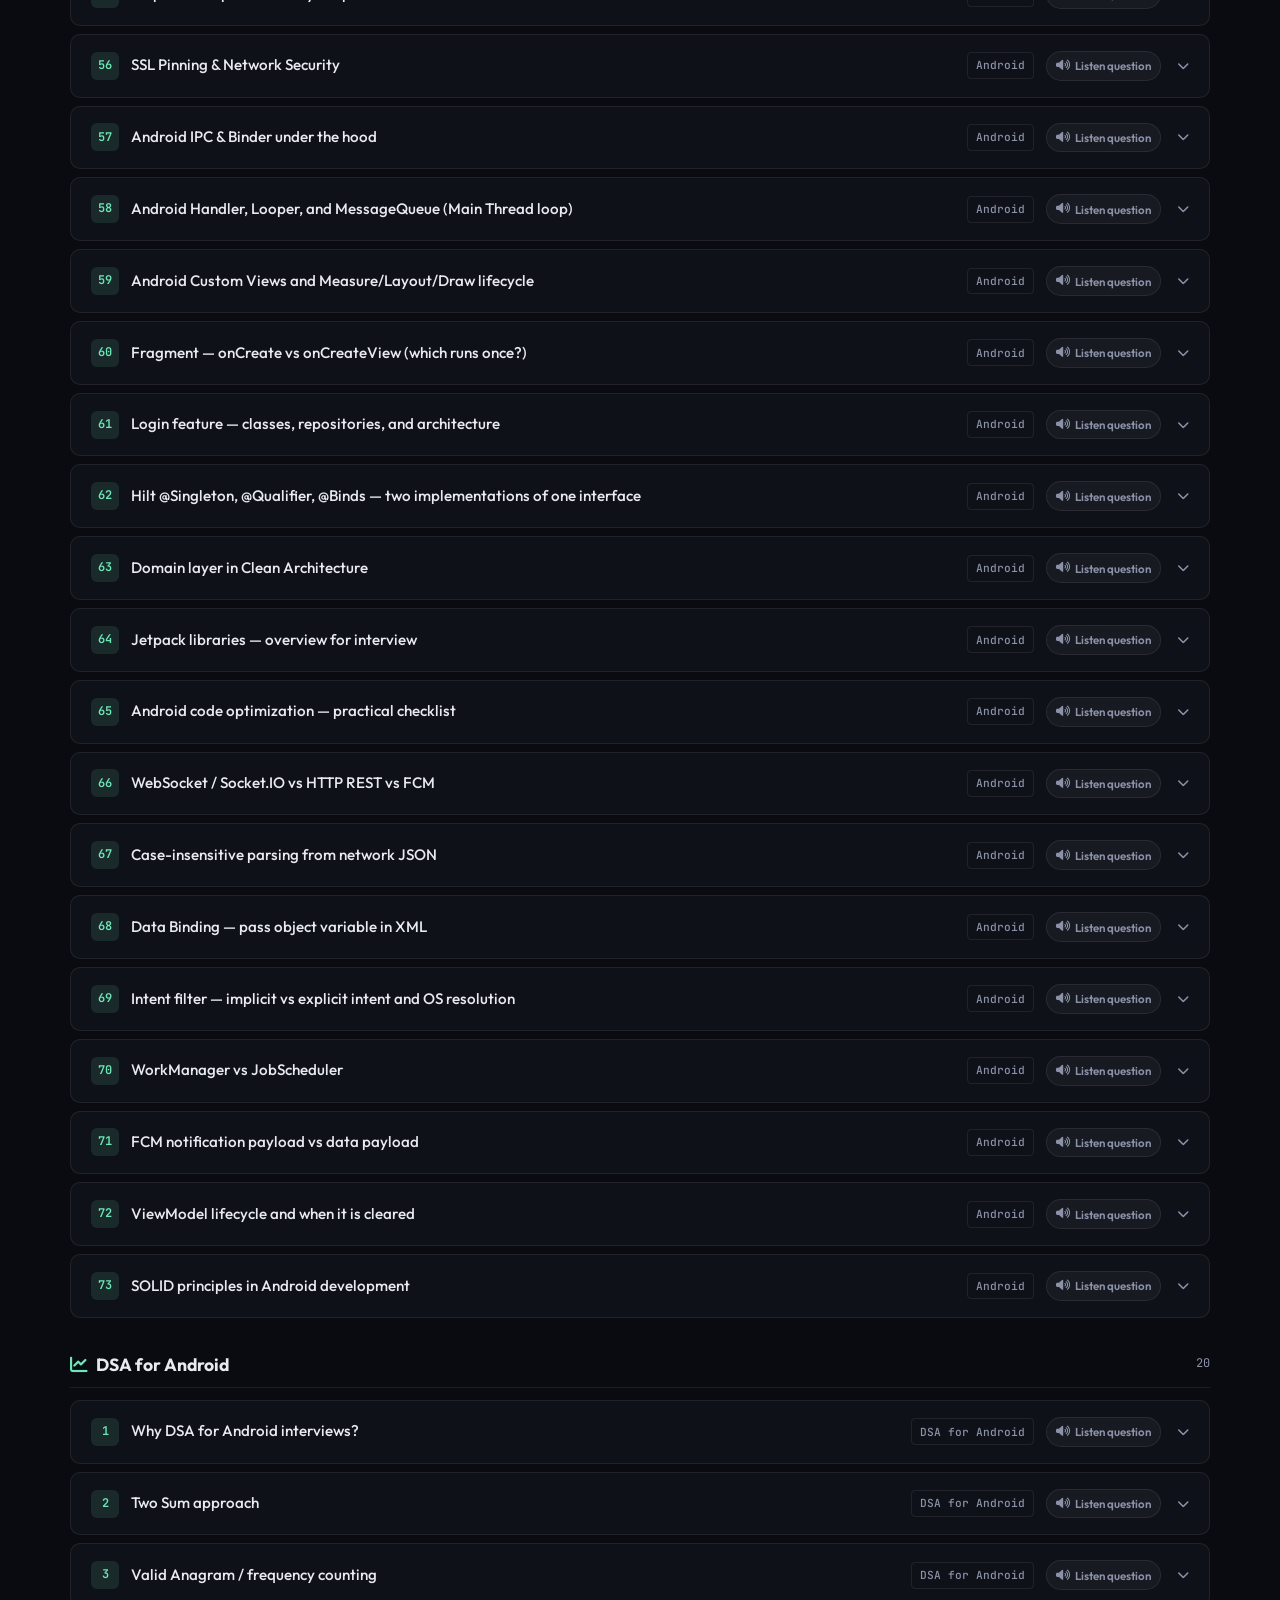
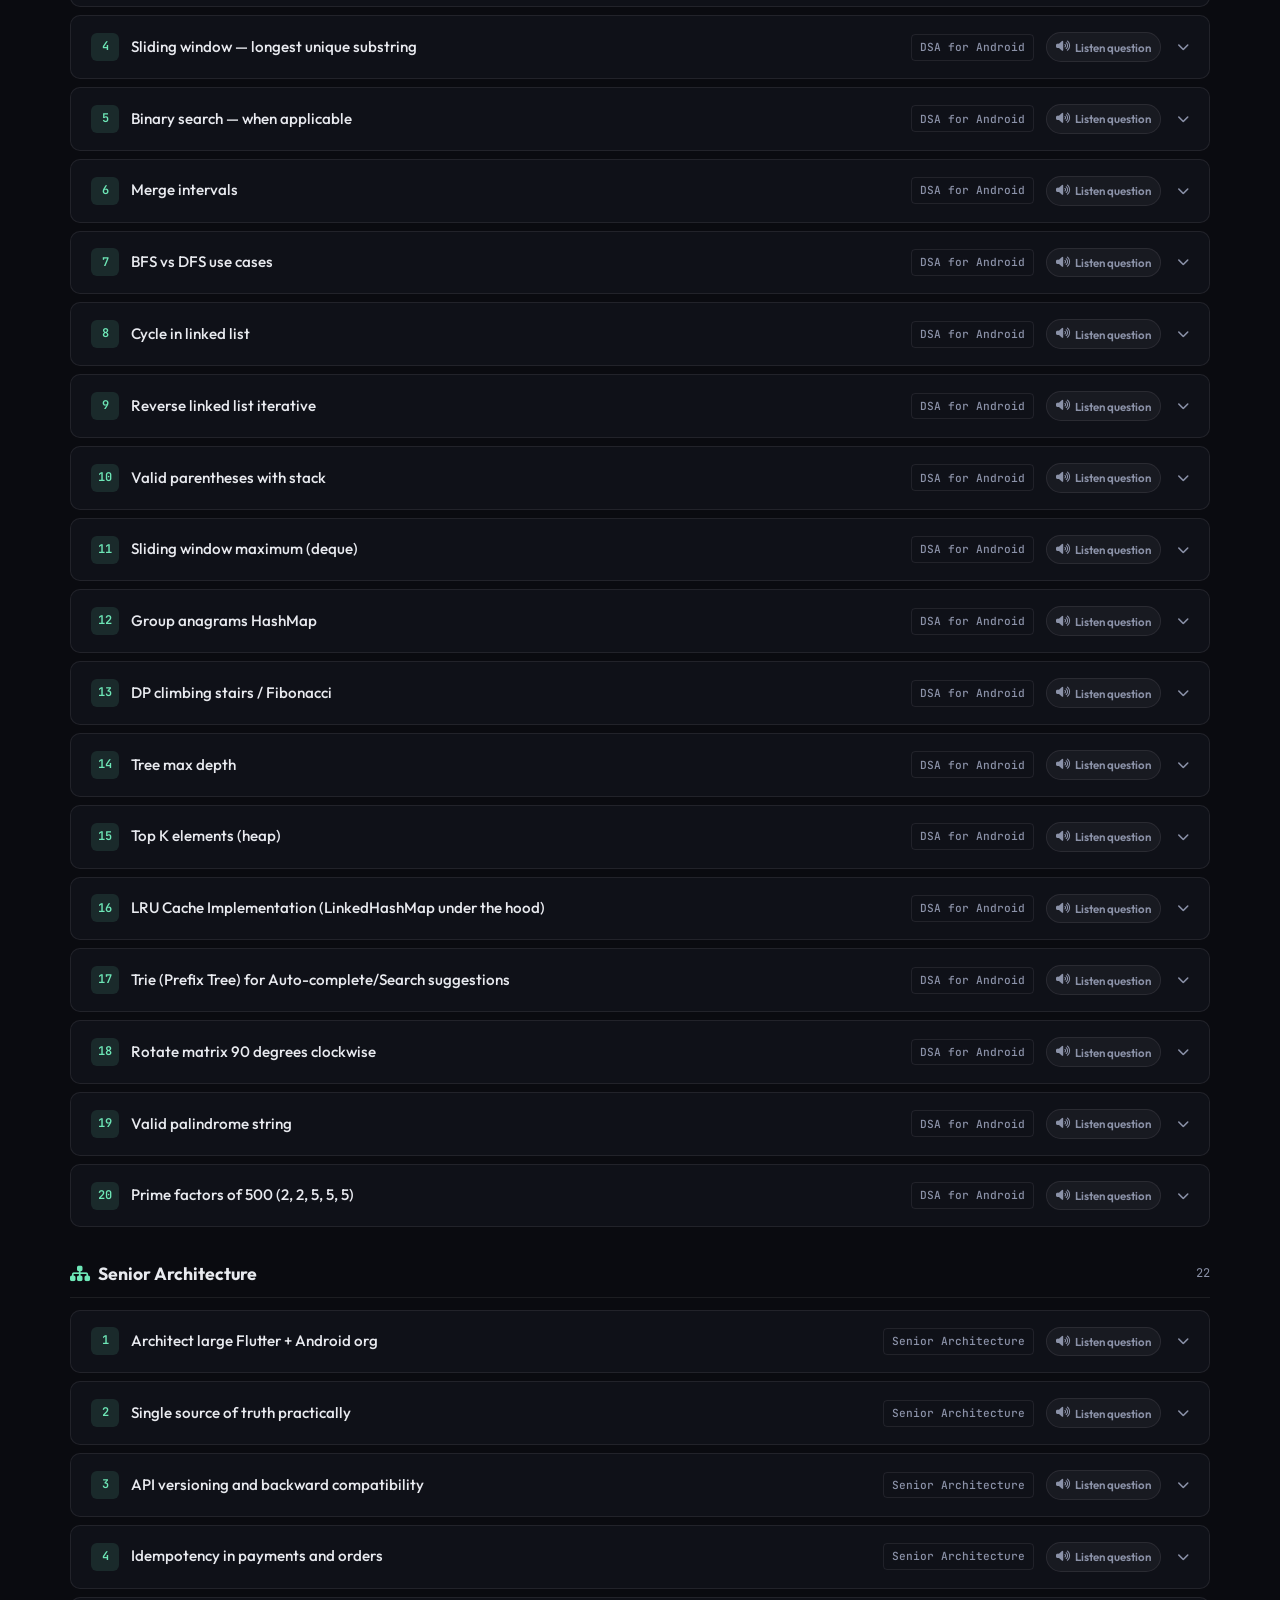
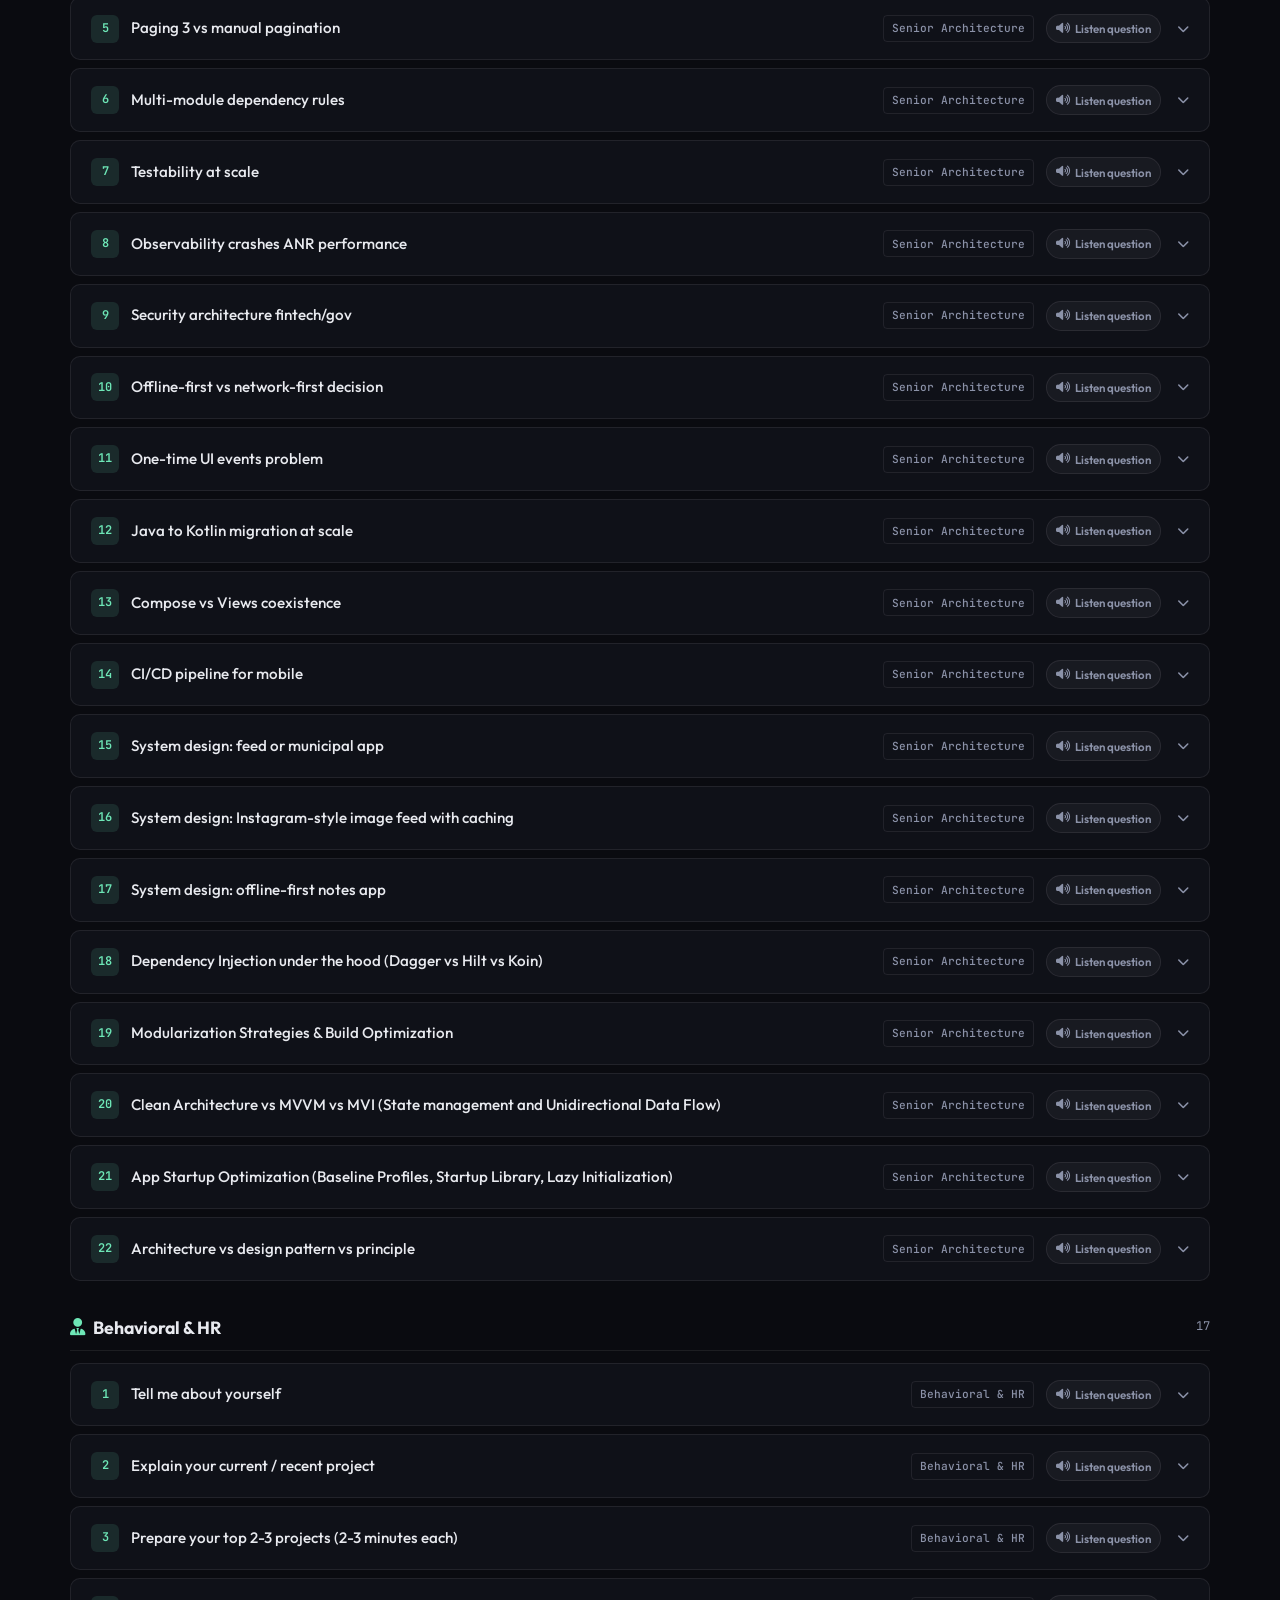
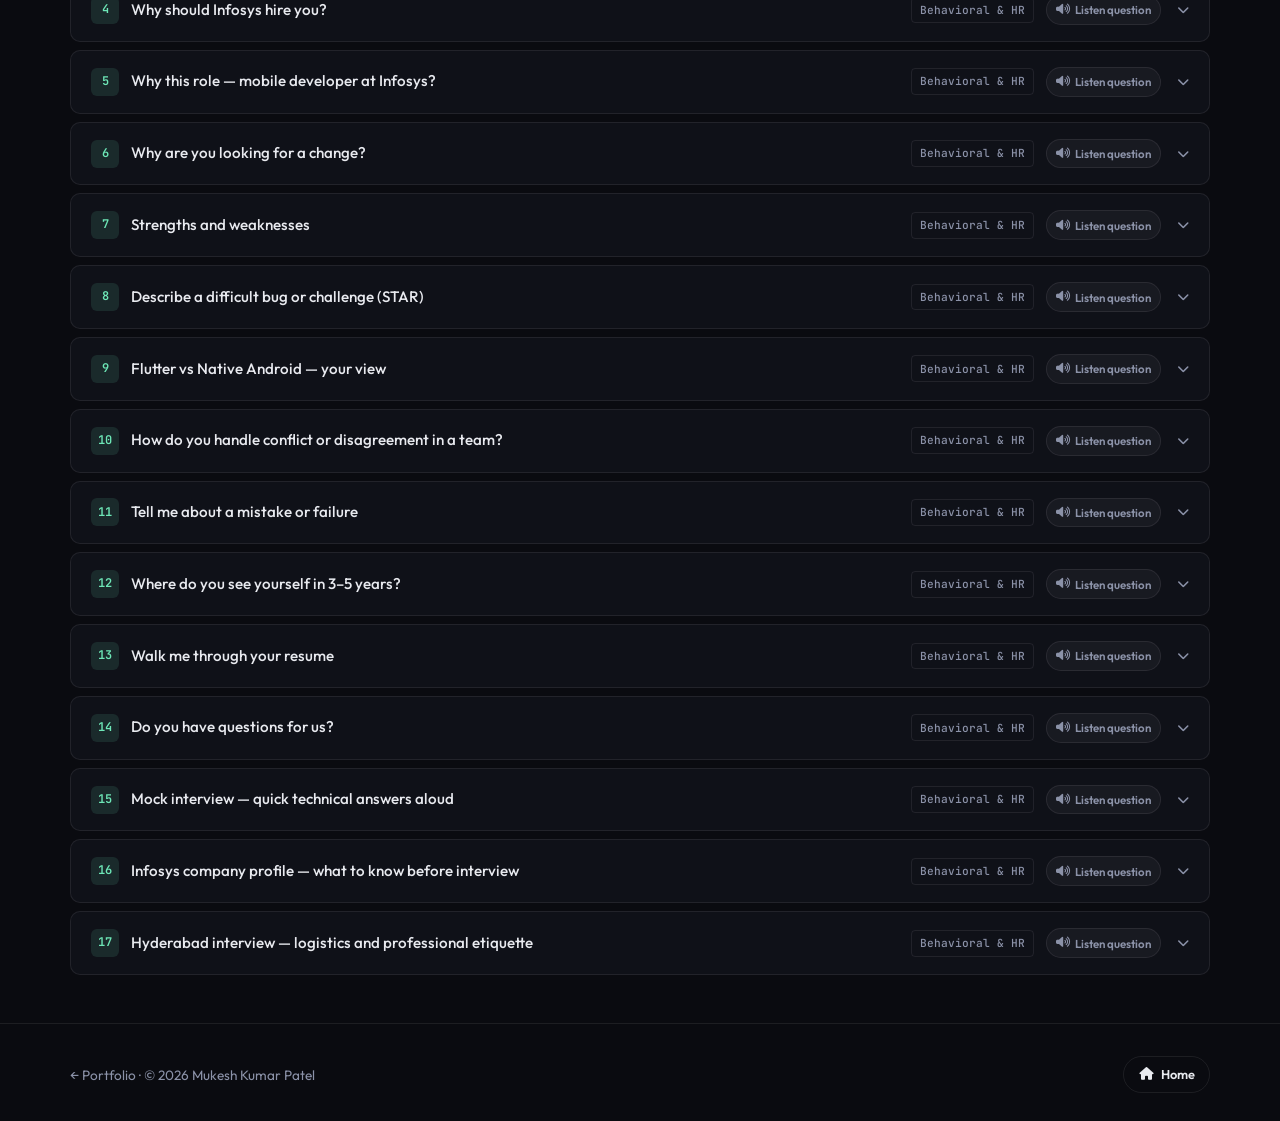
==== commit 156738b3: "Refactor code structure for improved readability and maintainability" ====
--- a/interview.html
+++ b/interview.html
@@ -6,7 +6,7 @@
   <meta name="mobile-web-app-capable" content="yes">
   <meta name="apple-mobile-web-app-capable" content="yes">
   <title>Interview Prep — Mukesh Kumar Patel</title>
-  <meta name="description" content="167 technical and behavioral interview Q&A — Java, Kotlin, Android, DSA, Architecture, and HR/Infosys prep with English and Hindi answers.">
+  <meta name="description" content="194 technical and behavioral interview Q&A — Java, Kotlin, Android, DSA, Architecture, and HR/Infosys prep with English and Hindi answers.">
   <link rel="icon" href="https://avatars.githubusercontent.com/u/48297190?v=4" type="image/png">
   <link rel="manifest" href="manifest.json">
   <meta name="theme-color" content="#6ee7b7">
@@ -34,7 +34,7 @@
       <div class="interview-bottom-header reveal visible">
         <span class="section-tag">Interview Prep</span>
         <h1>Java, Kotlin, Android & Architecture Q&A</h1>
-        <p class="section-desc">167 in-depth questions — technical + <strong>Behavioral &amp; HR</strong> (Infosys mock), <strong>What → Why → How</strong> cards, visuals, and <strong>text-to-speech</strong> in English or Hindi.</p>
+        <p class="section-desc">194 in-depth questions — technical + <strong>Behavioral &amp; HR</strong> (Infosys mock), <strong>What → Why → How</strong> cards, visuals, and <strong>text-to-speech</strong> in English or Hindi.</p>
       </div>
 
       <div class="interview-toolbar reveal visible">
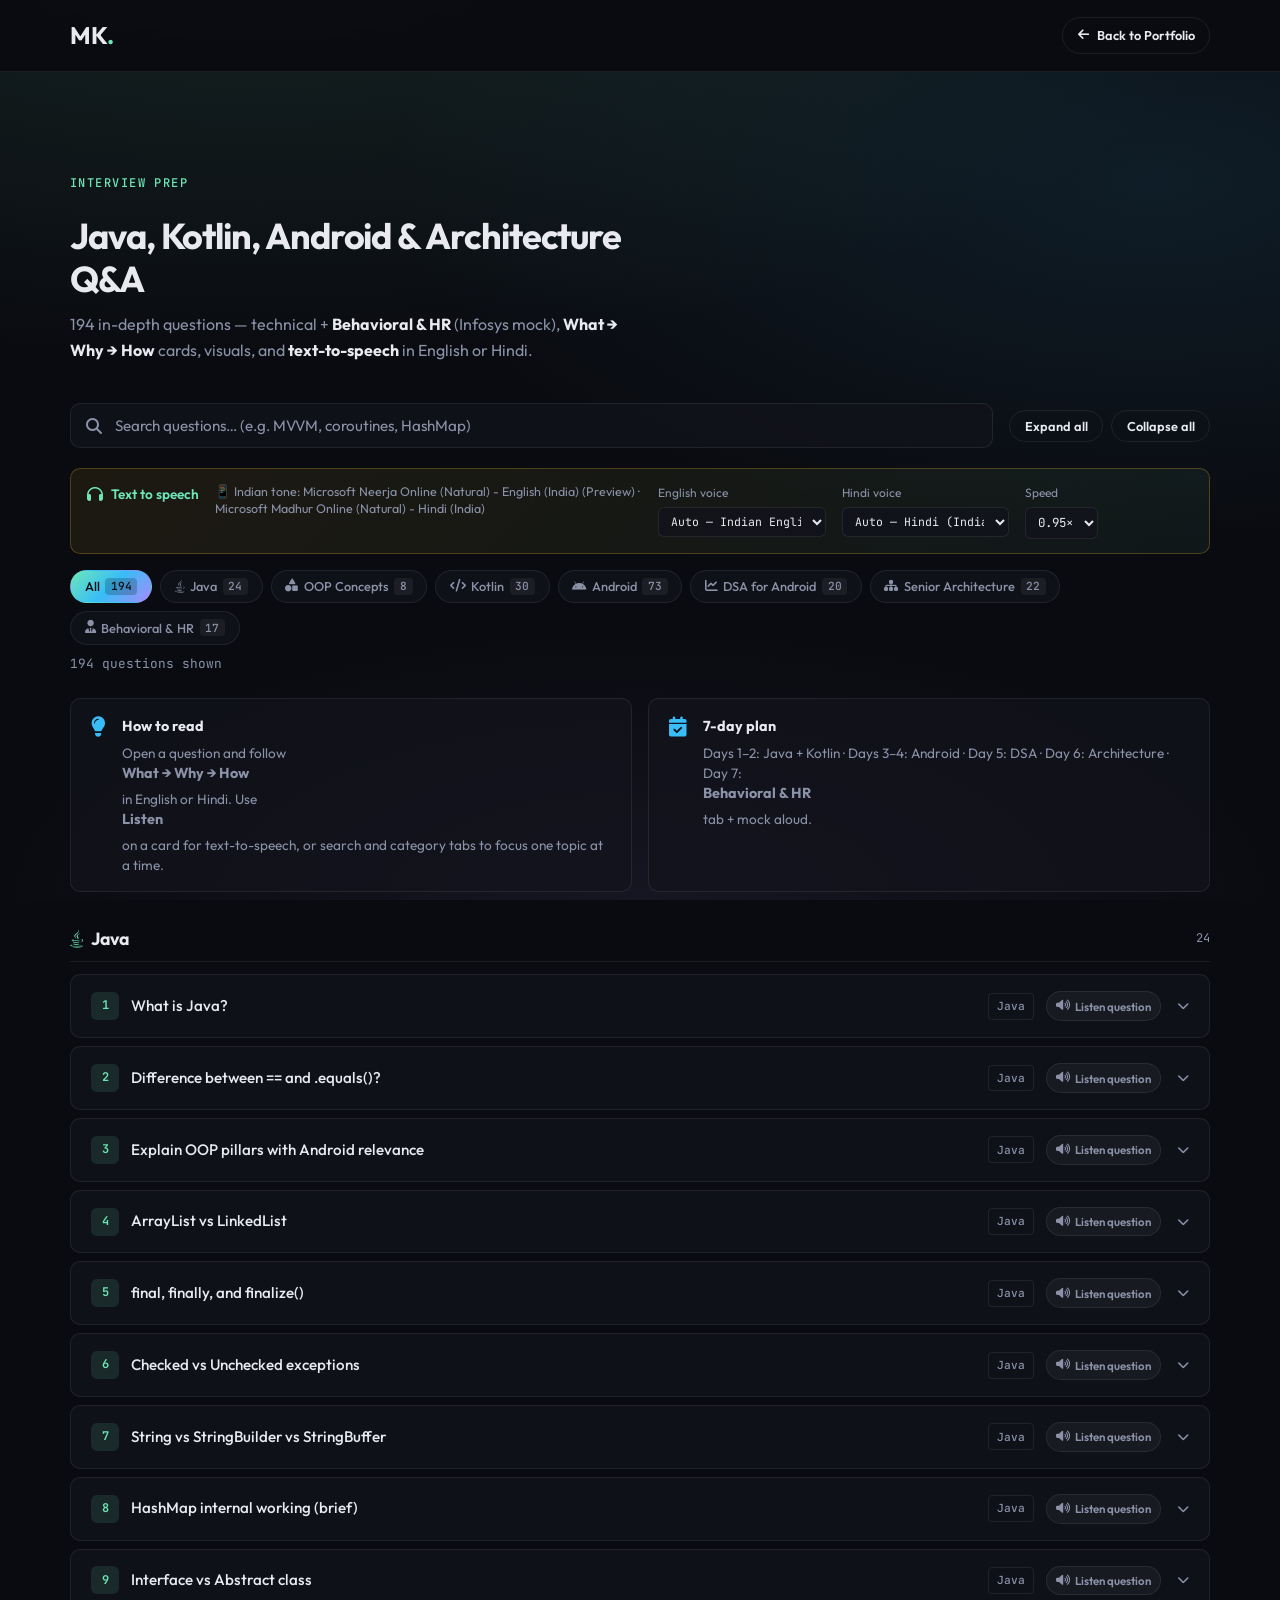
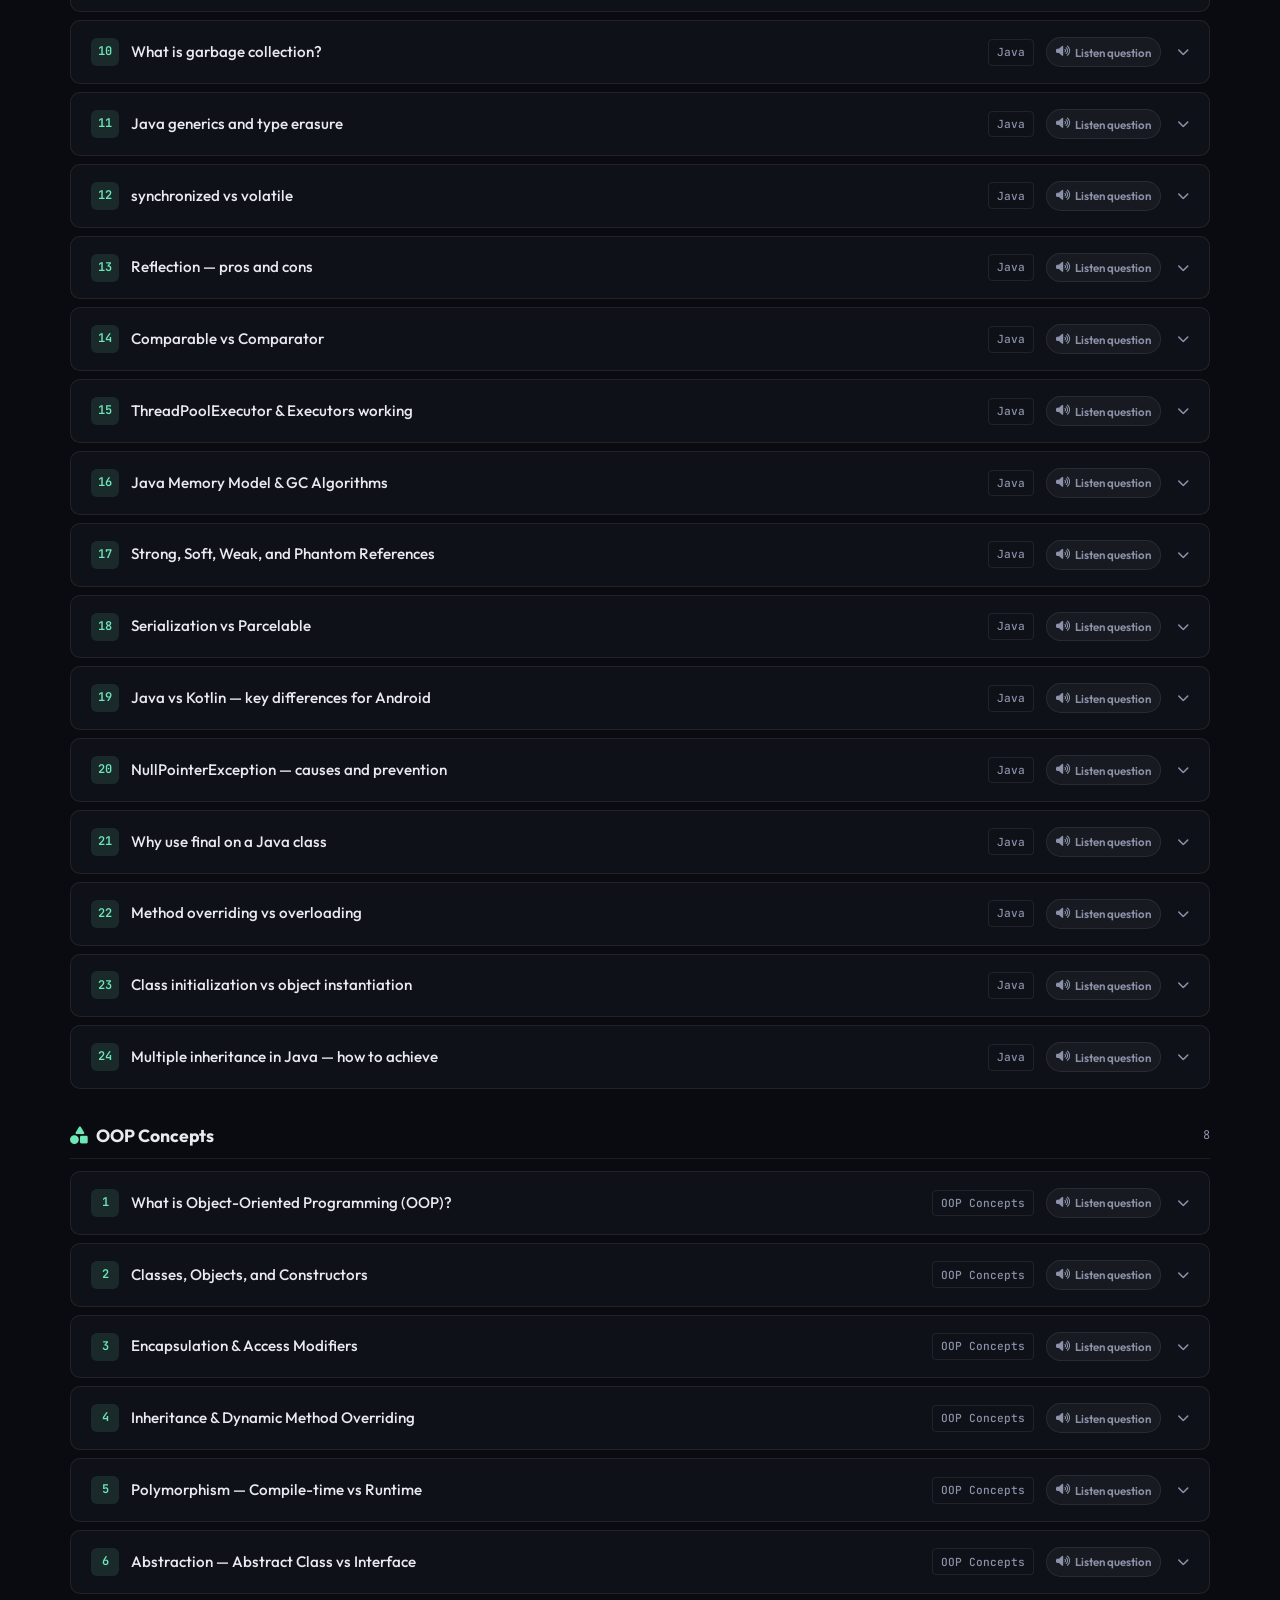
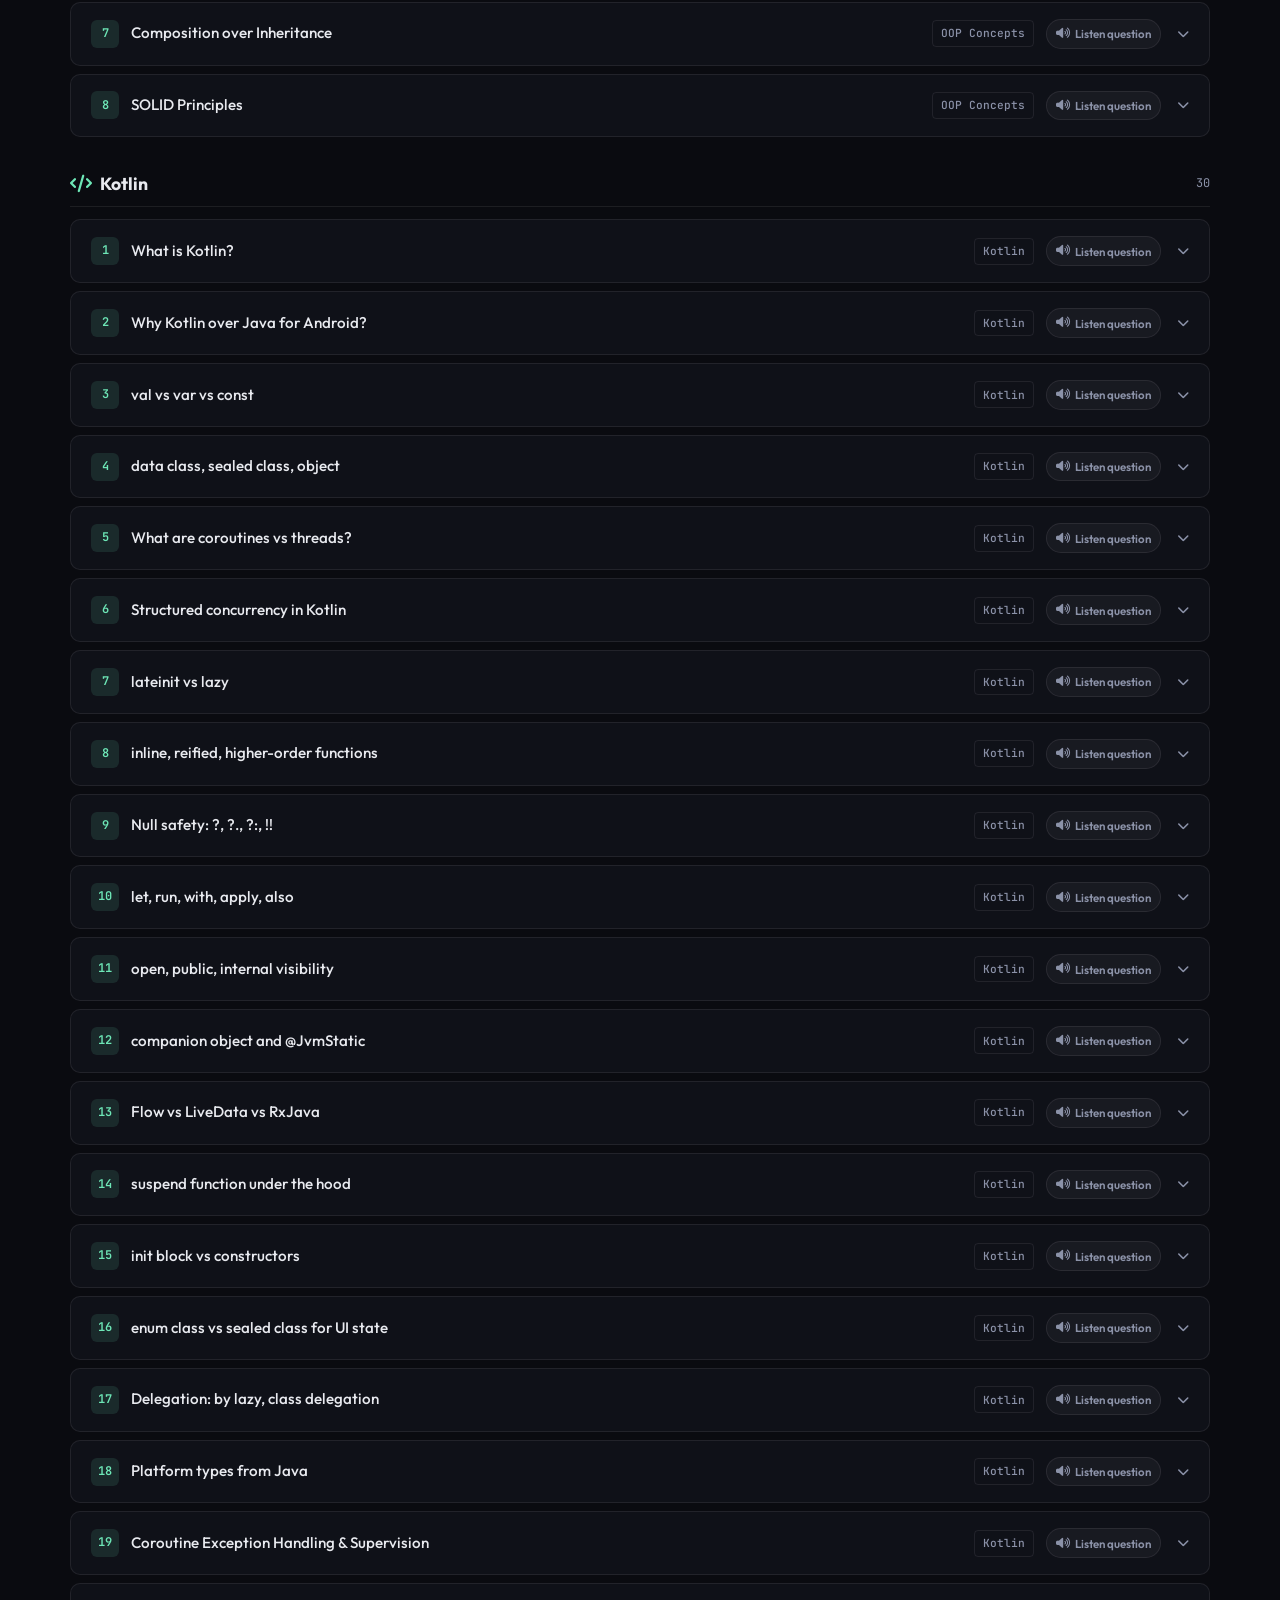
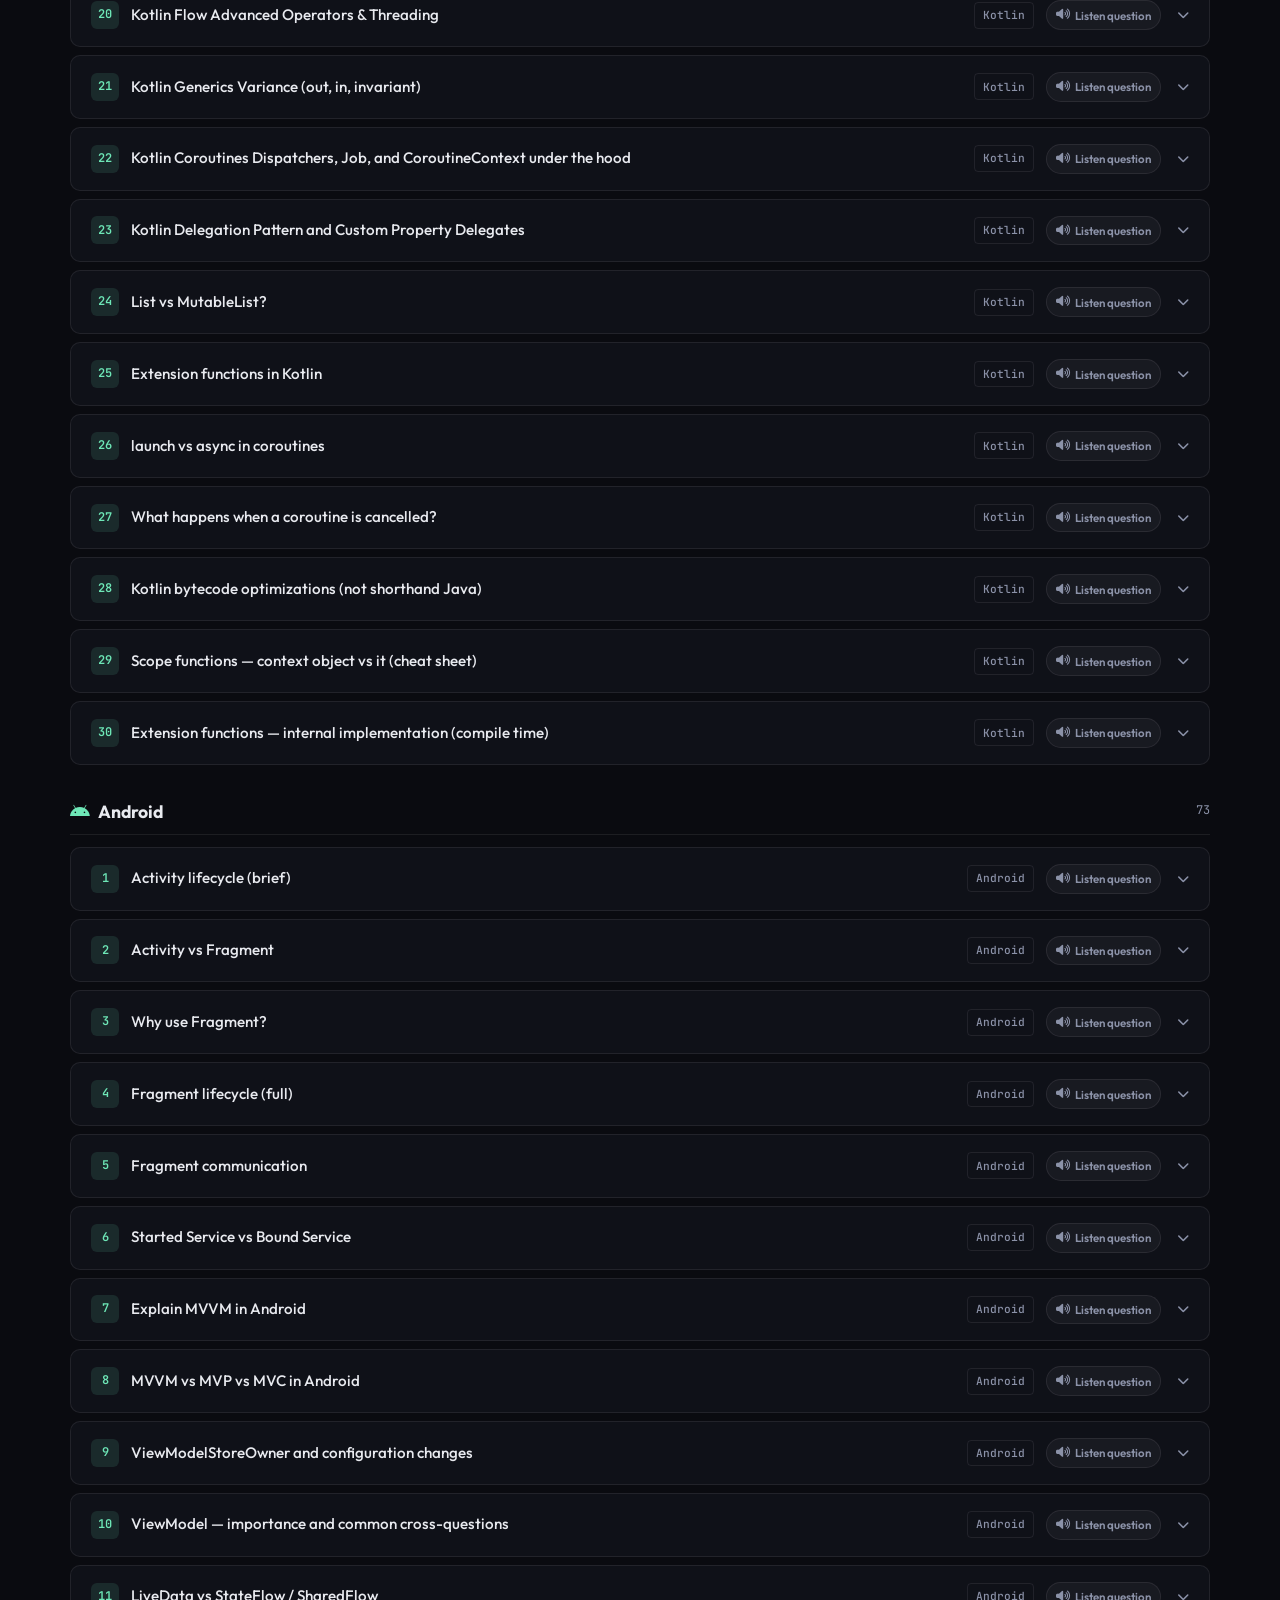
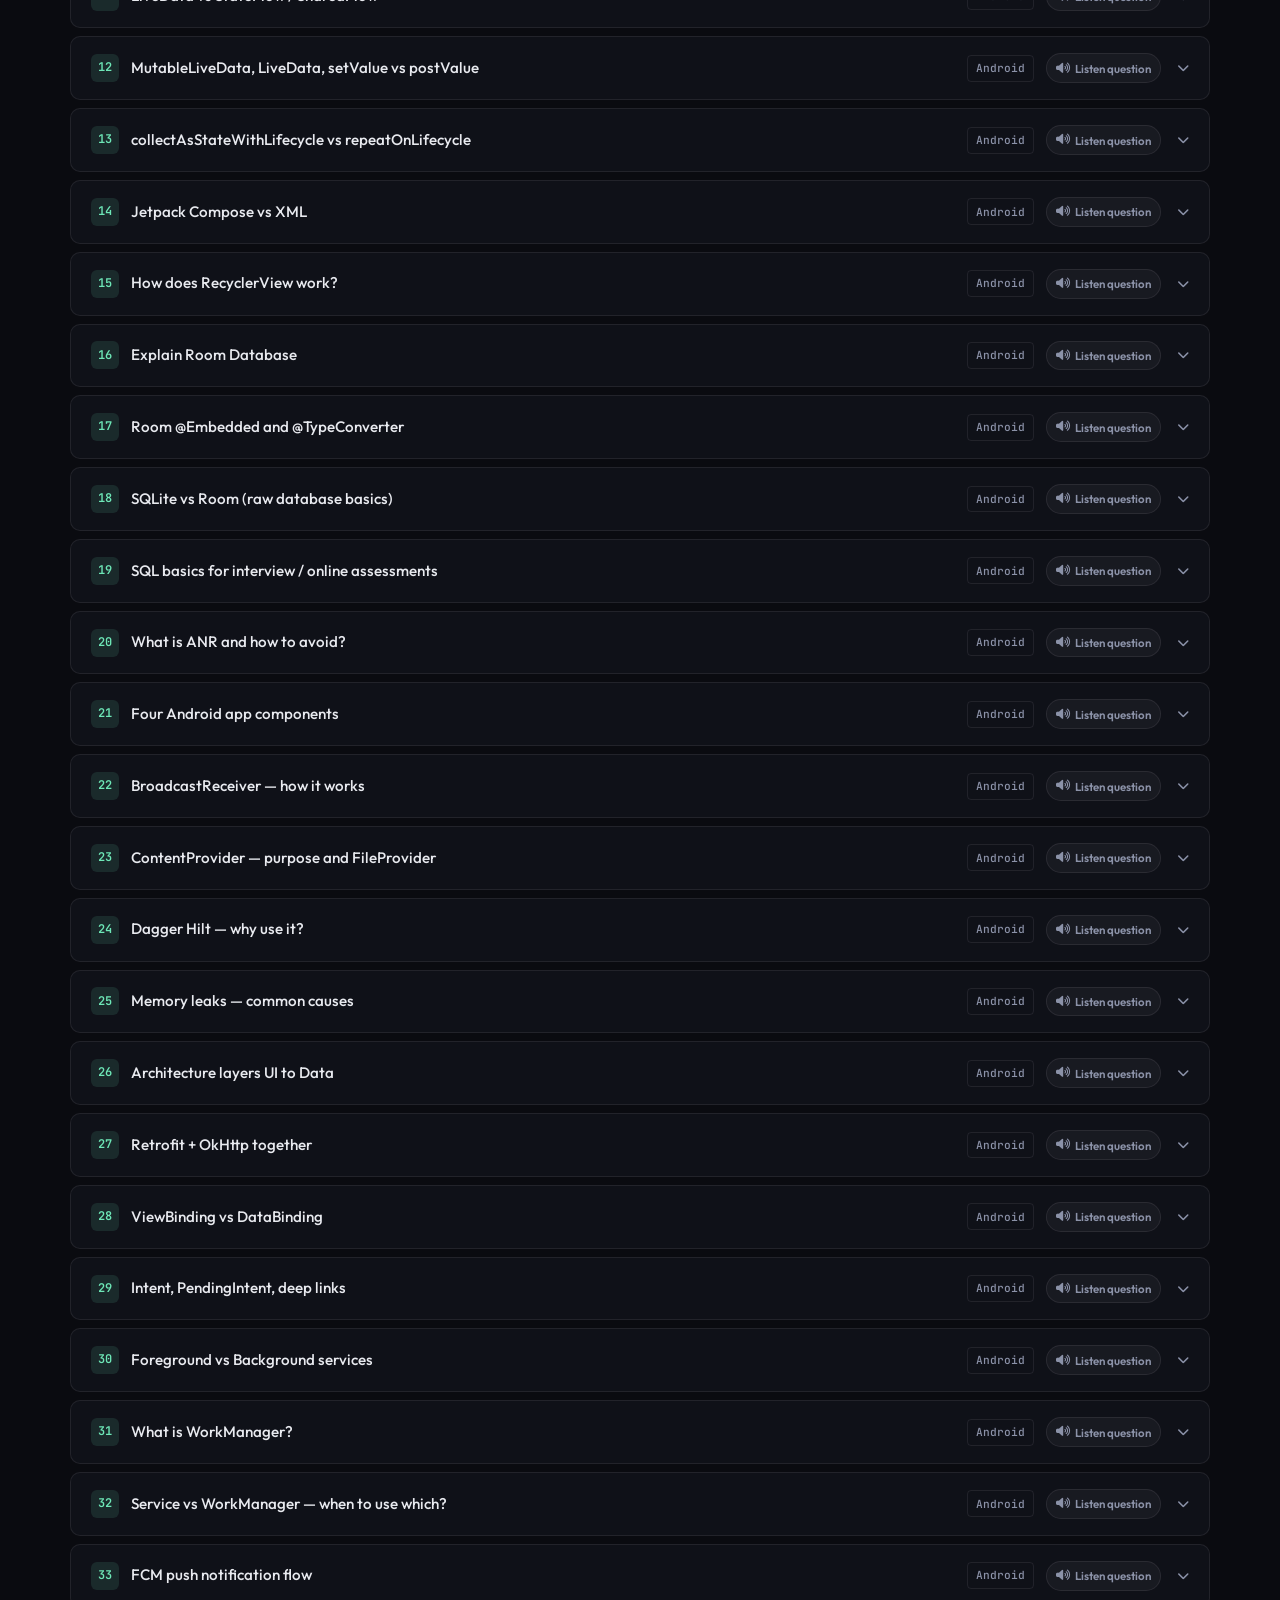
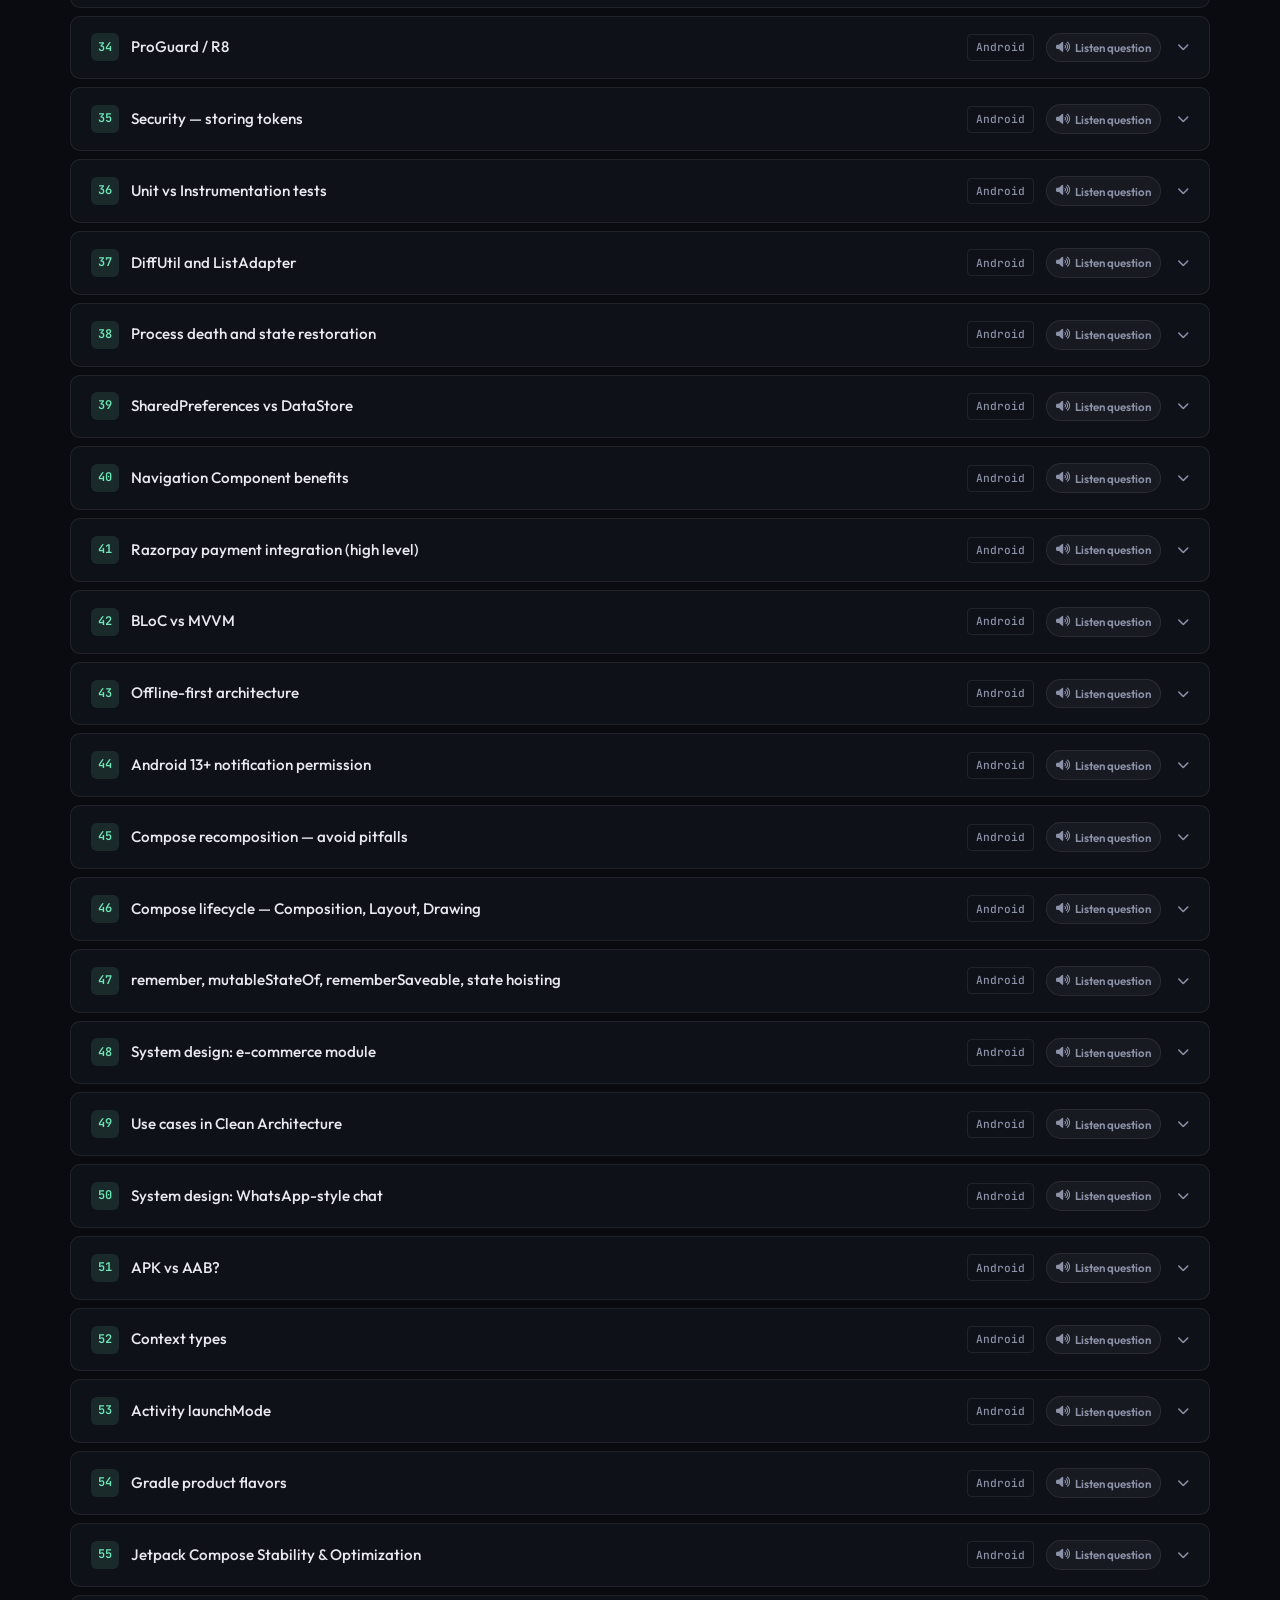
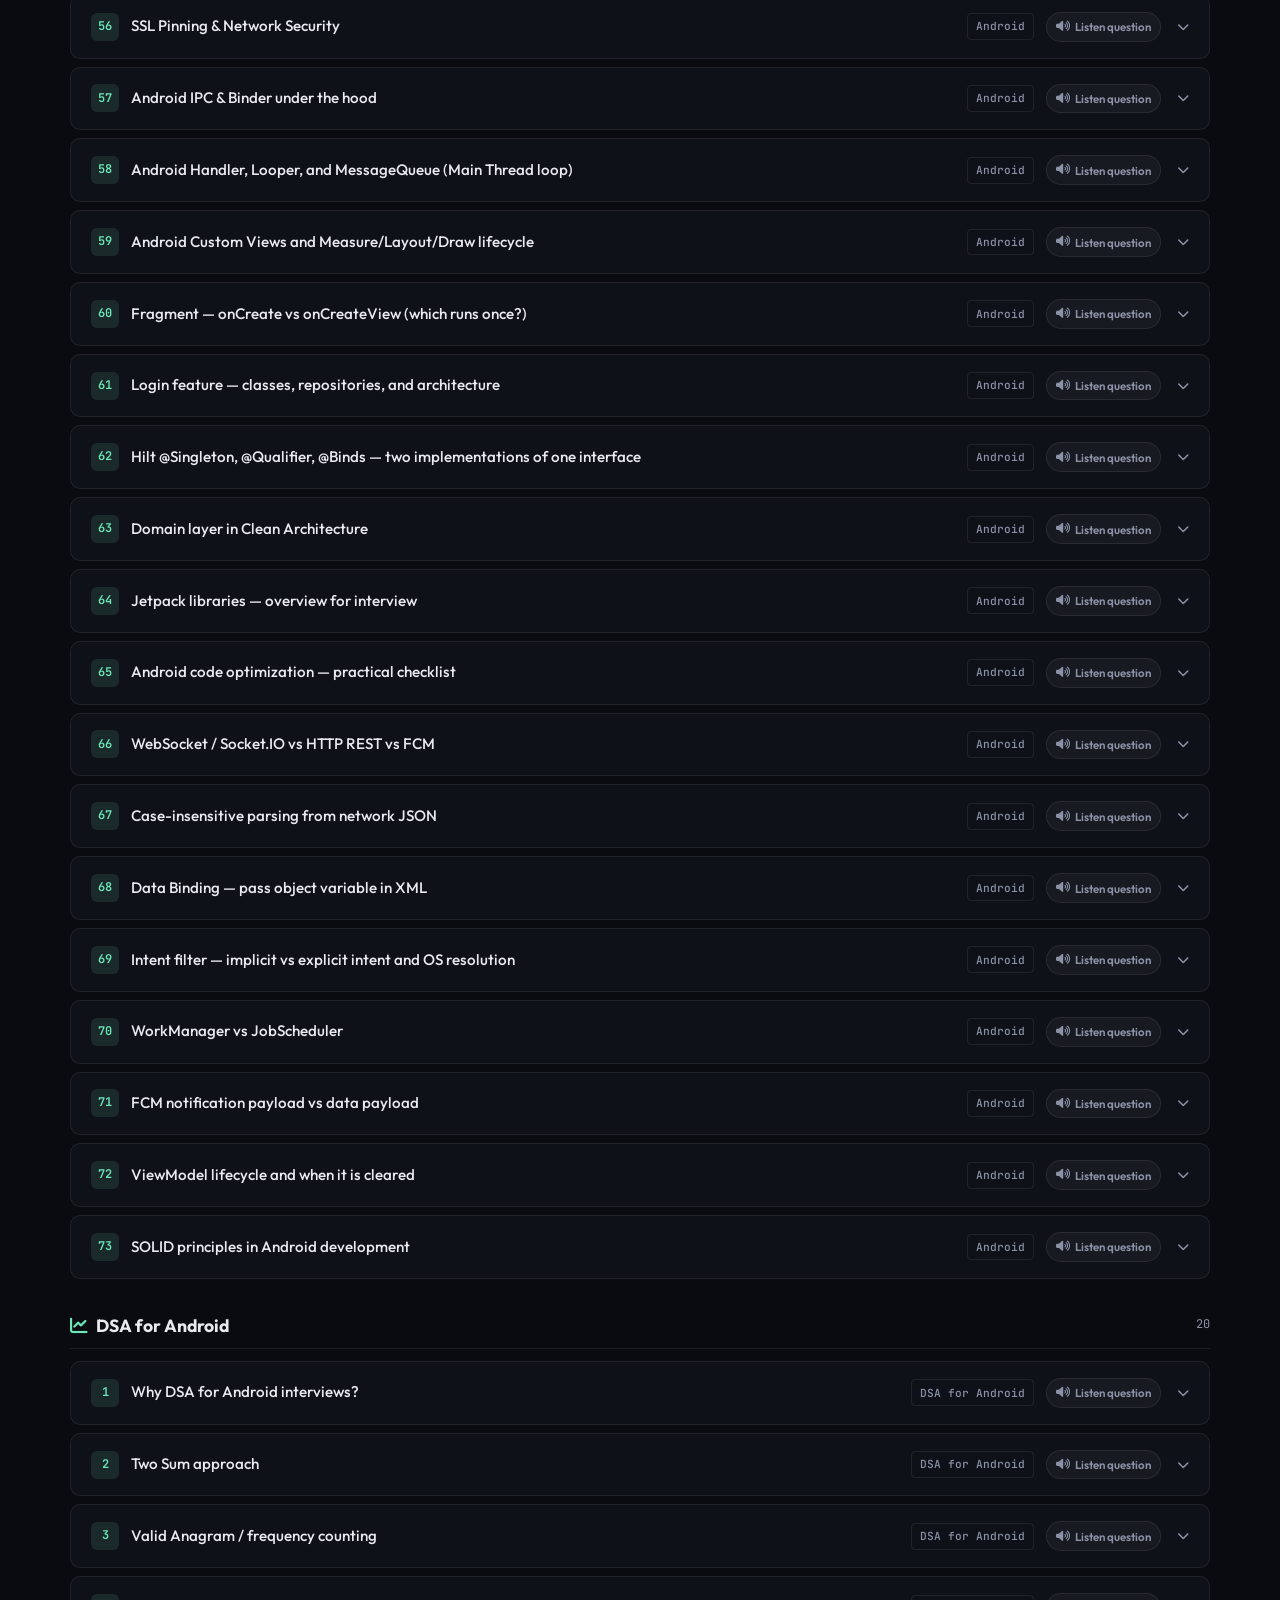
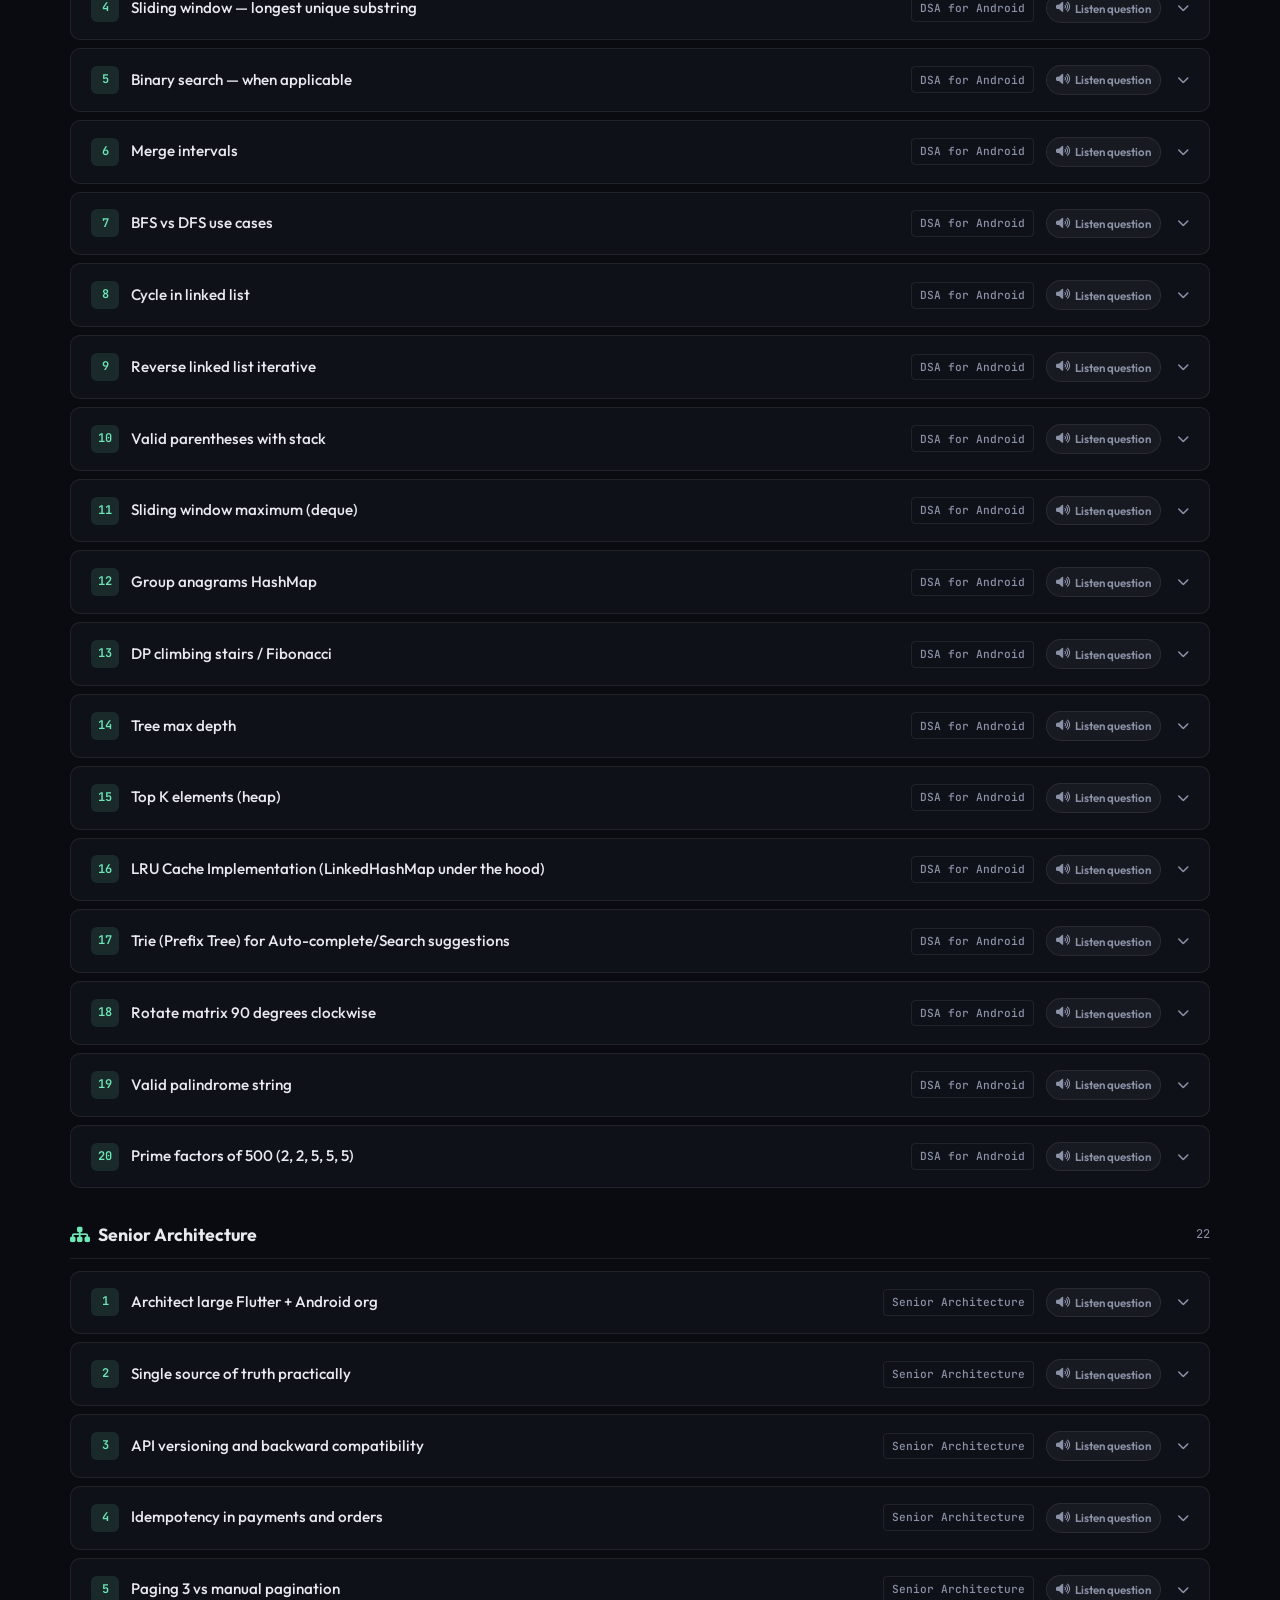
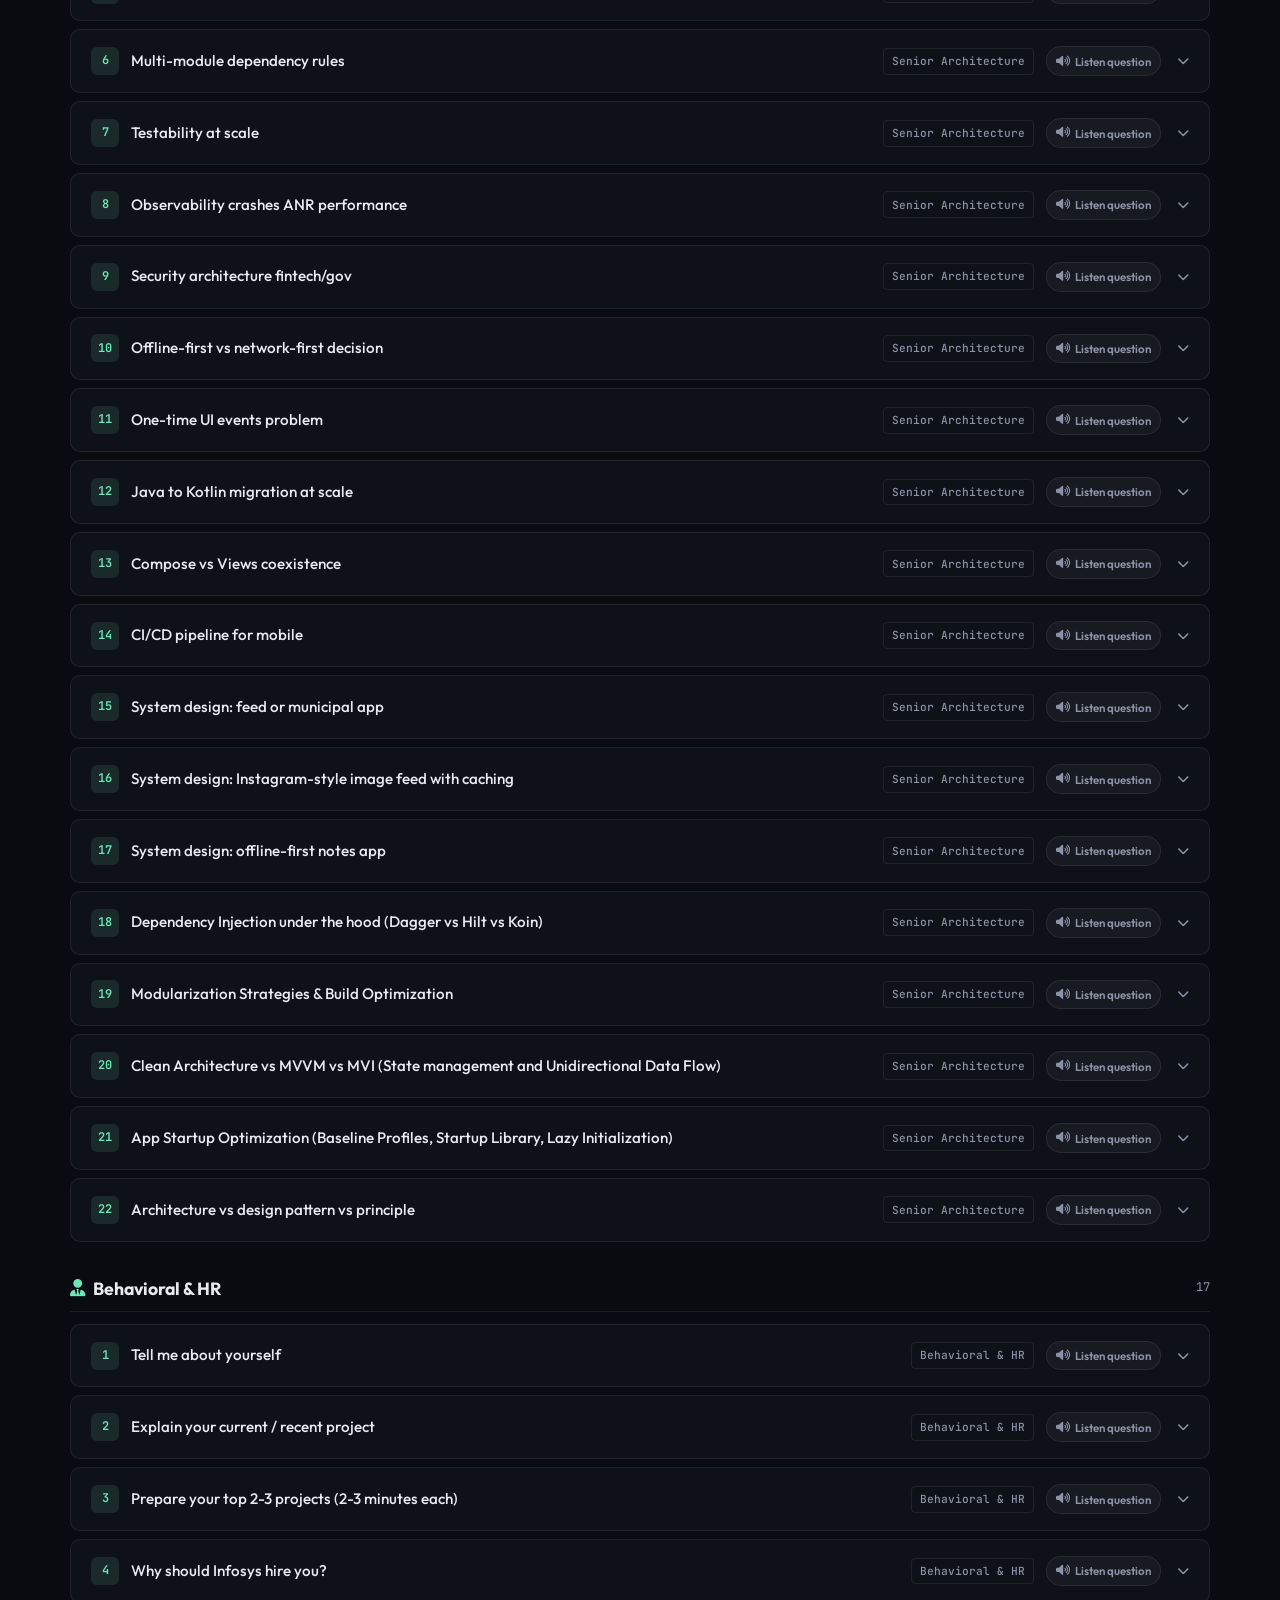
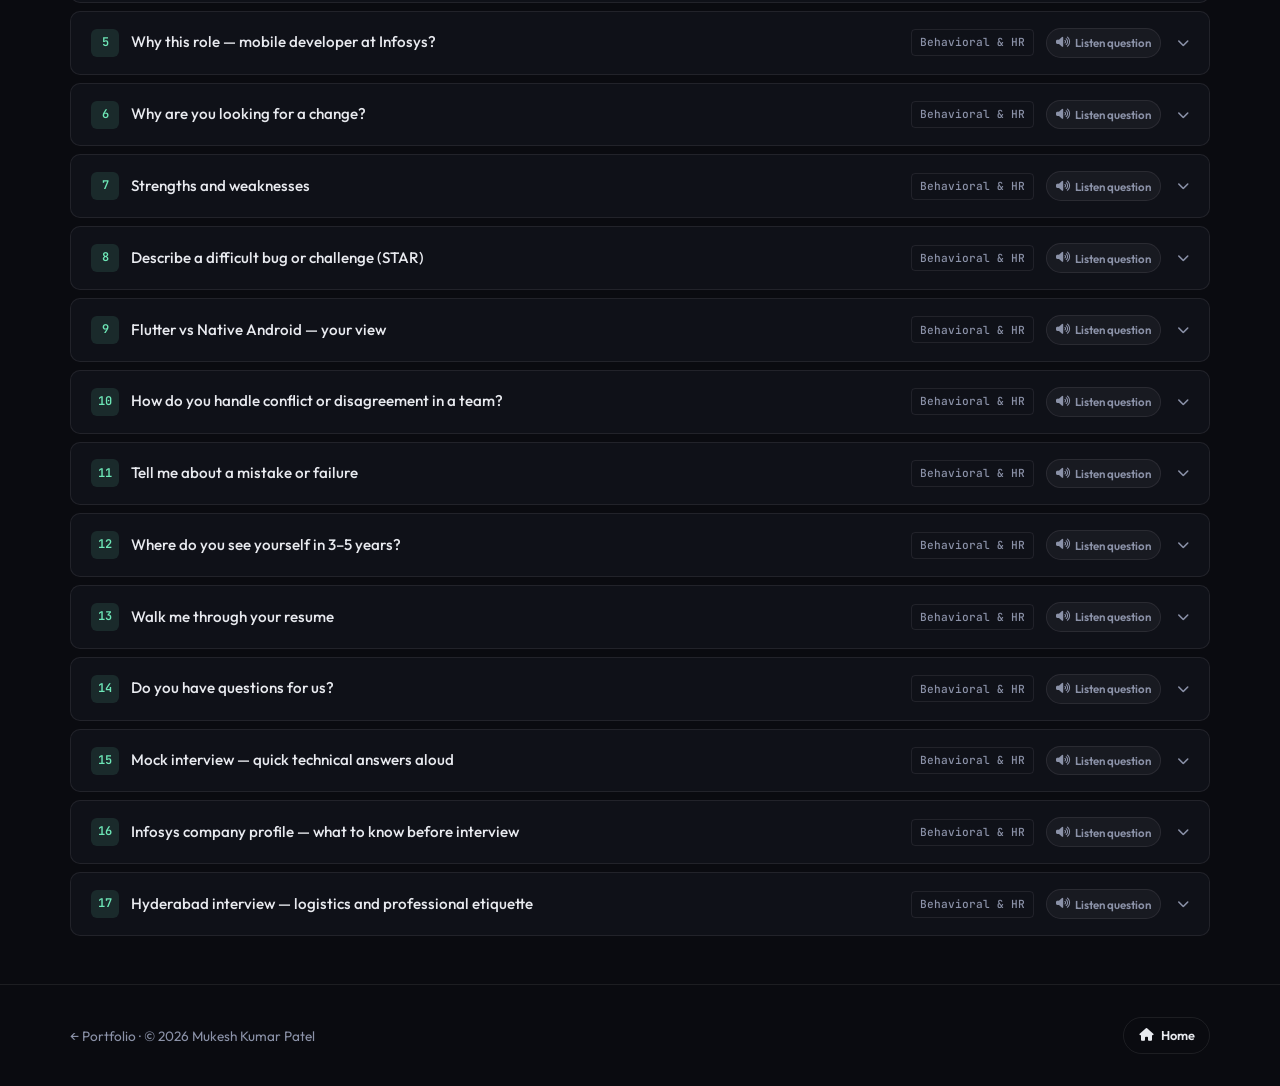
==== commit 9827a33c: "feat: update TTS hints and instructions for improved user guidance" ====
--- a/interview.html
+++ b/interview.html
@@ -61,7 +61,7 @@
         <span class="interview-tts-toolbar-title">
           <i class="fa-solid fa-headphones" aria-hidden="true"></i> Text to speech
         </span>
-        <span class="interview-tts-hint">📱 On mobile: <strong>music-style playback</strong> (like JioSaavn) — lock screen &amp; notification controls. Desktop uses Indian voice TTS.</span>
+        <span class="interview-tts-hint">📱 Indian tone: Microsoft Neerja Online (Natural) - English (India) (Preview) · Microsoft Madhur Online (Natural) - Hindi (India)</span>
         <div class="interview-tts-controls">
           <div class="interview-tts-rate-wrap">
             <label for="interviewTtsVoiceEn">English voice</label>
@@ -85,7 +85,6 @@
             </select>
           </div>
         </div>
-        <p class="interview-tts-voice-hint" id="interviewTtsVoiceHint" aria-live="polite"></p>
       </div>
 
       <div class="interview-tabs-wrap reveal visible">
@@ -98,7 +97,7 @@
           <i class="fa-solid fa-lightbulb"></i>
           <div>
             <strong>How to read</strong>
-            <p>On phone: tap <strong>Listen</strong>, then lock the screen. For reliable background audio, deploy the free <strong>TTS proxy</strong> (<code>cloudflare-worker/README.md</code>) and set <code>INTERVIEW_TTS_PROXY</code> in <code>interview.html</code>.</p>
+            <p>Open a question and follow <strong>What → Why → How</strong> in English or Hindi. Use <strong>Listen</strong> on a card for text-to-speech, or search and category tabs to focus one topic at a time.</p>
           </div>
         </div>
         <div class="prep-card">
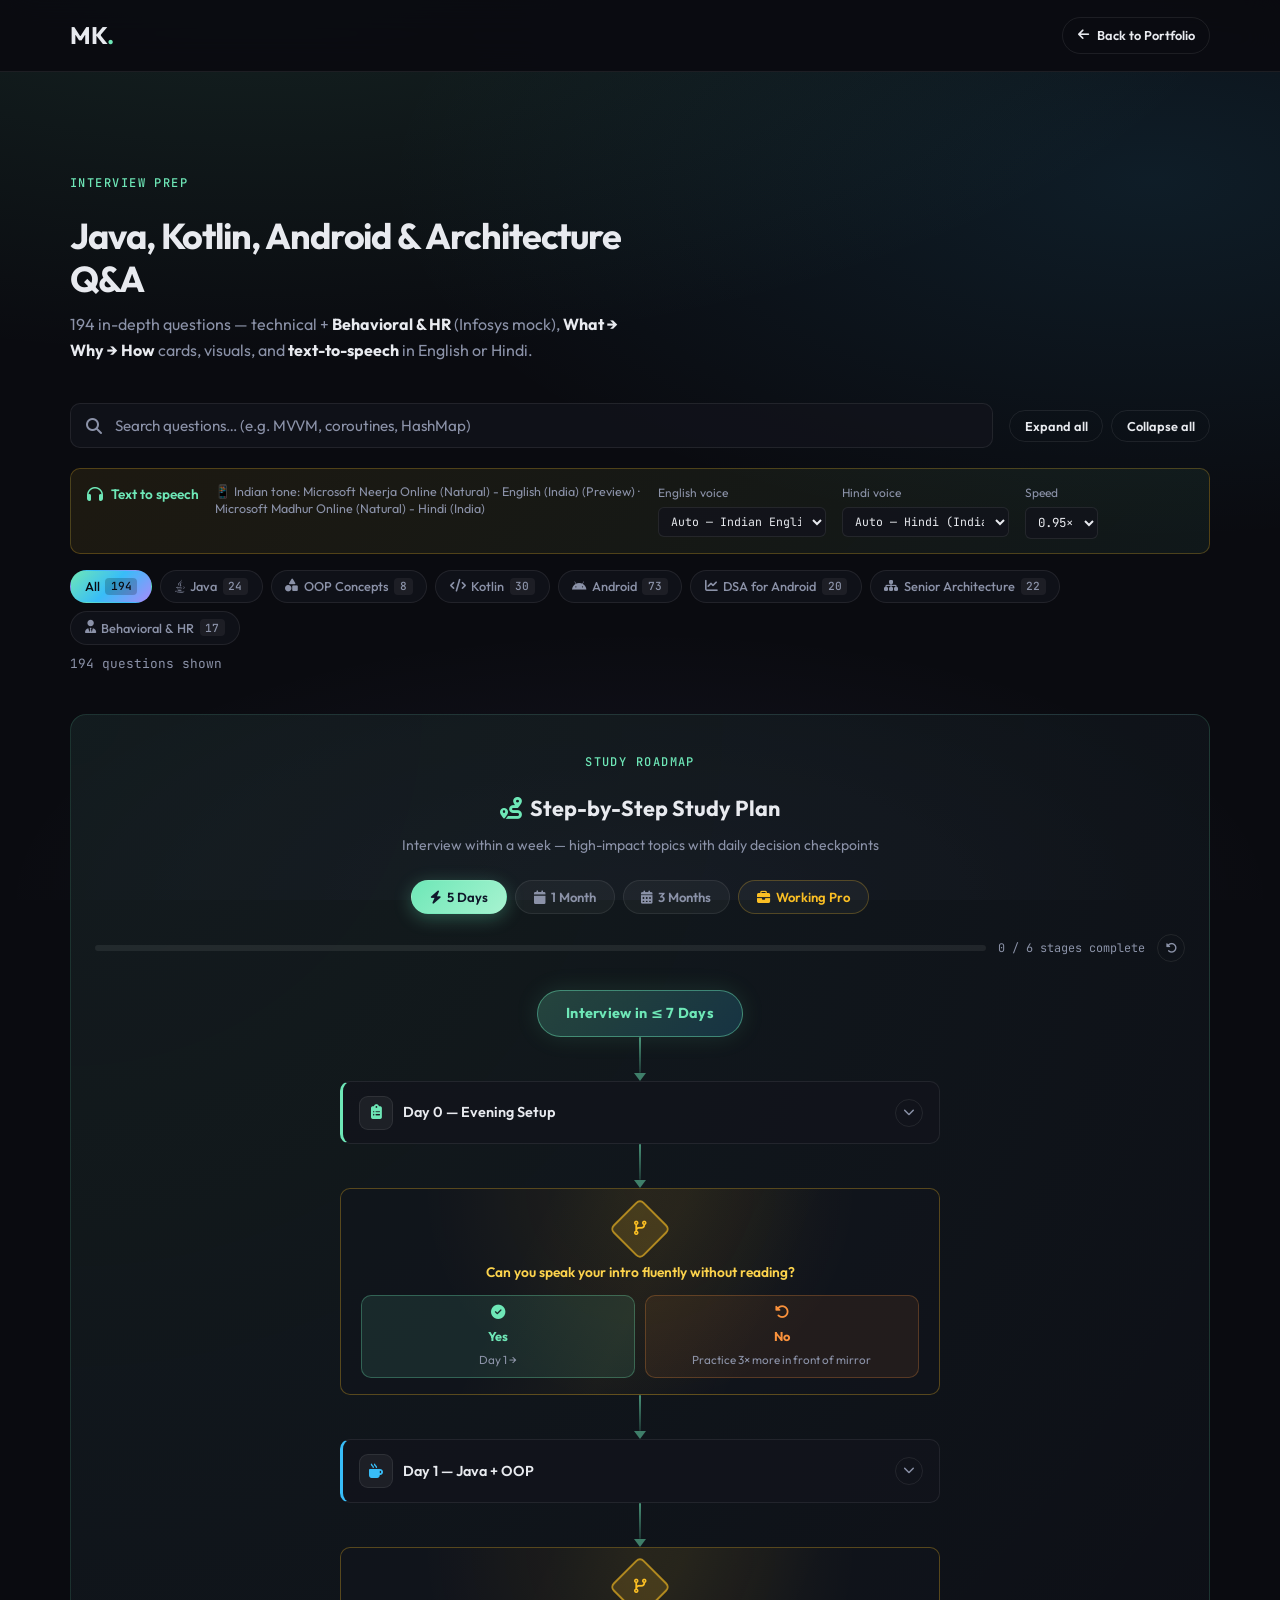
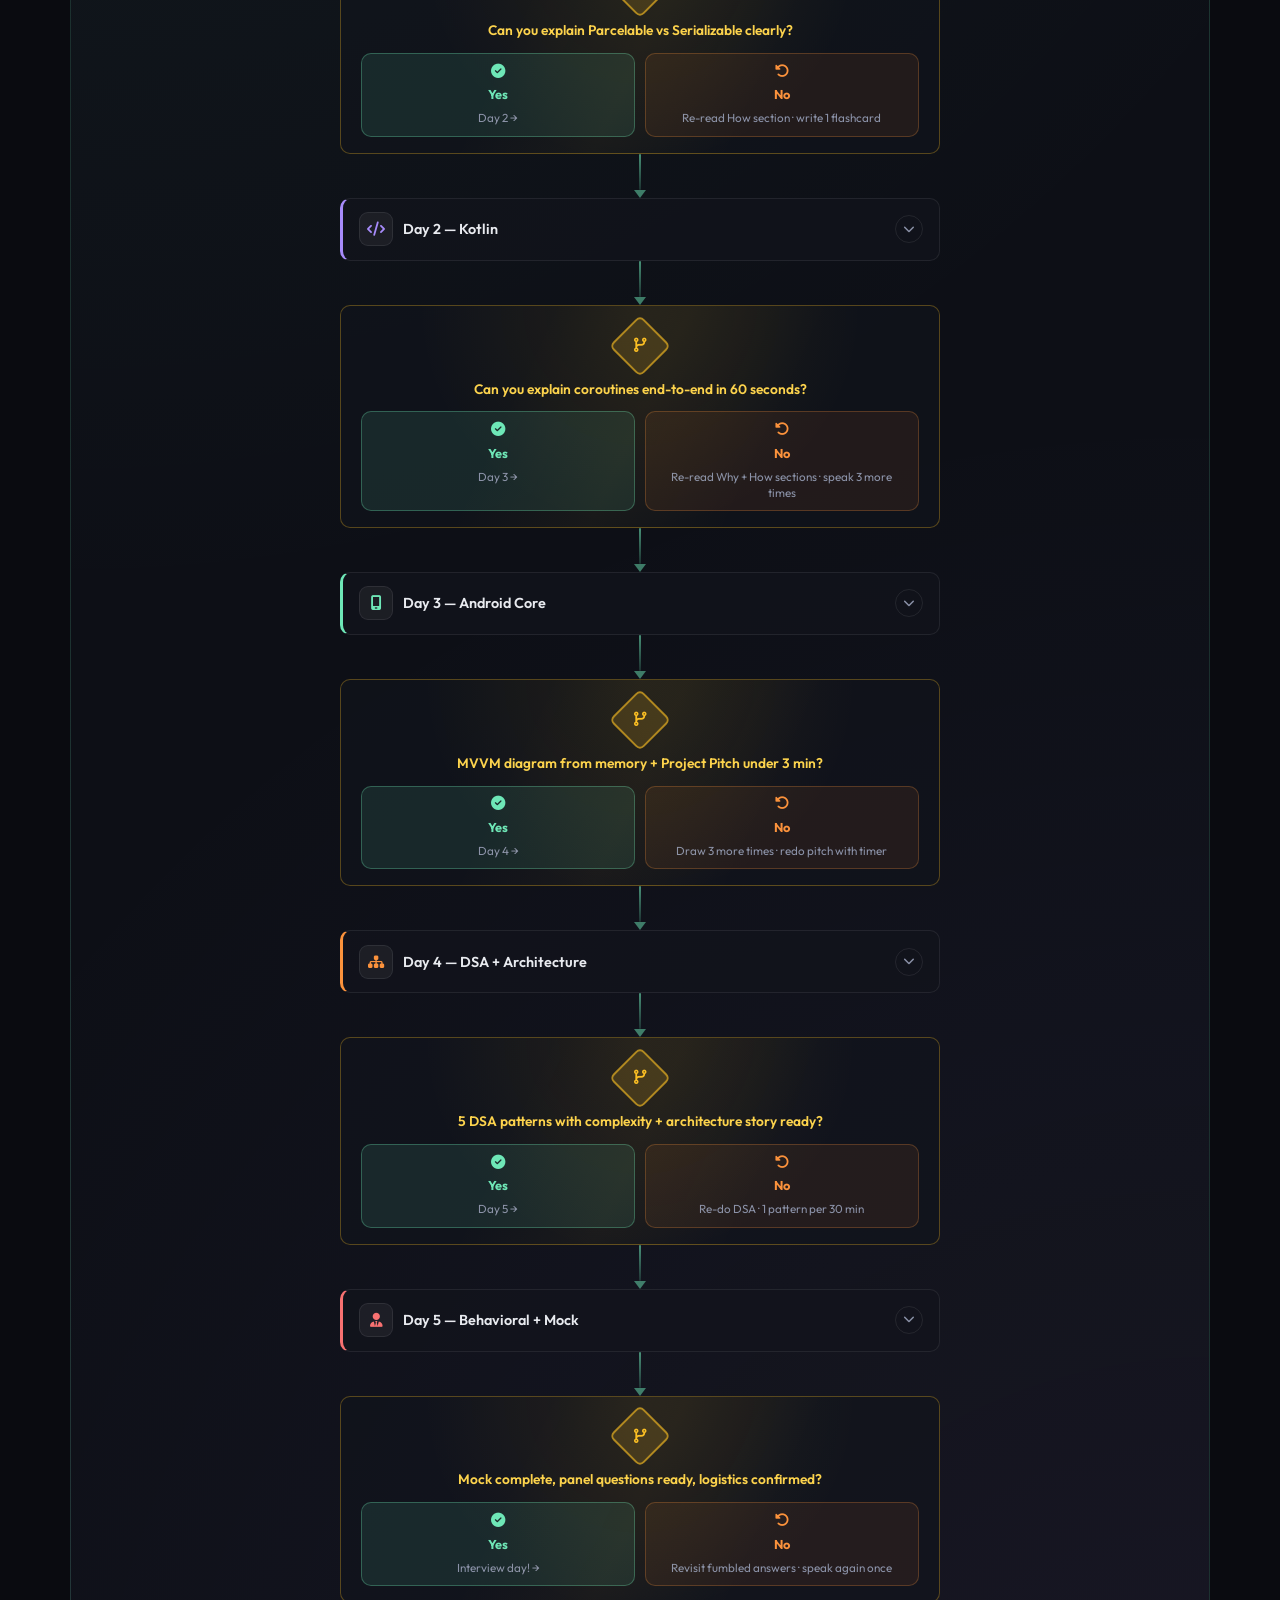
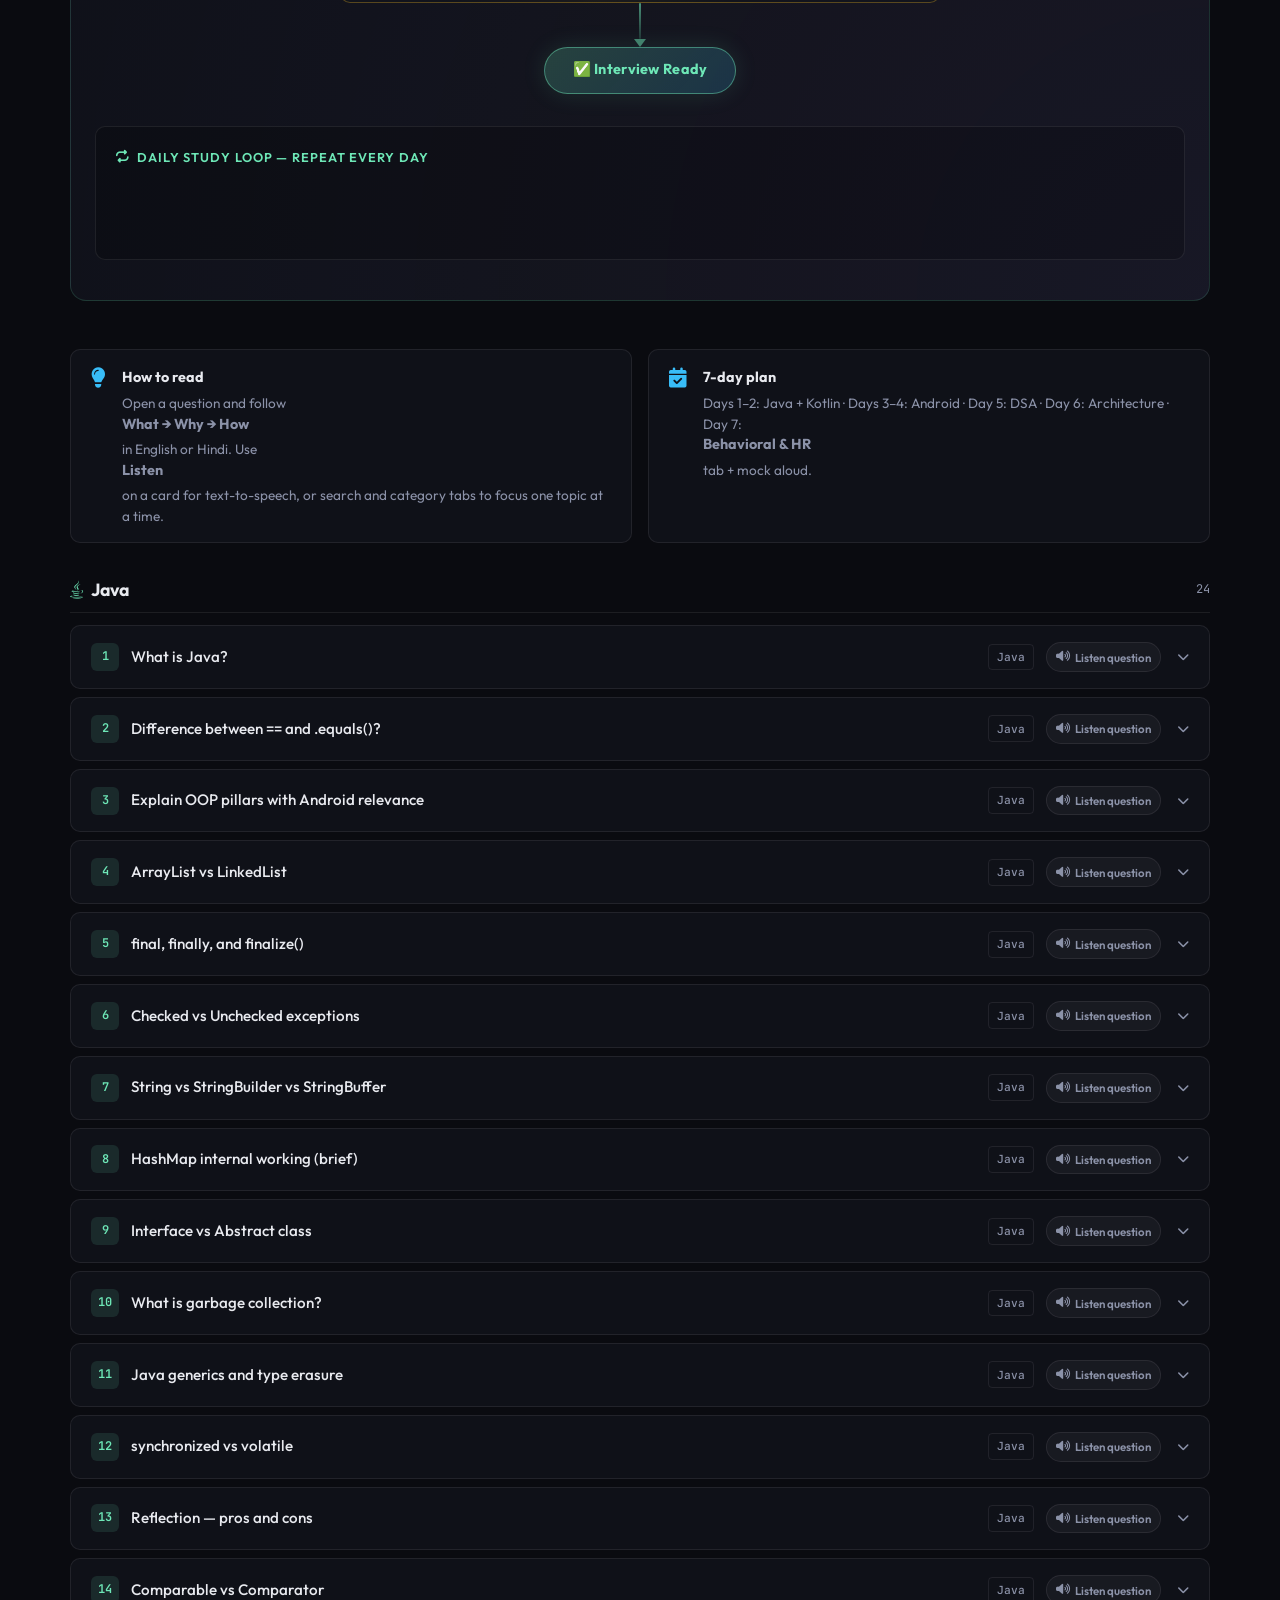
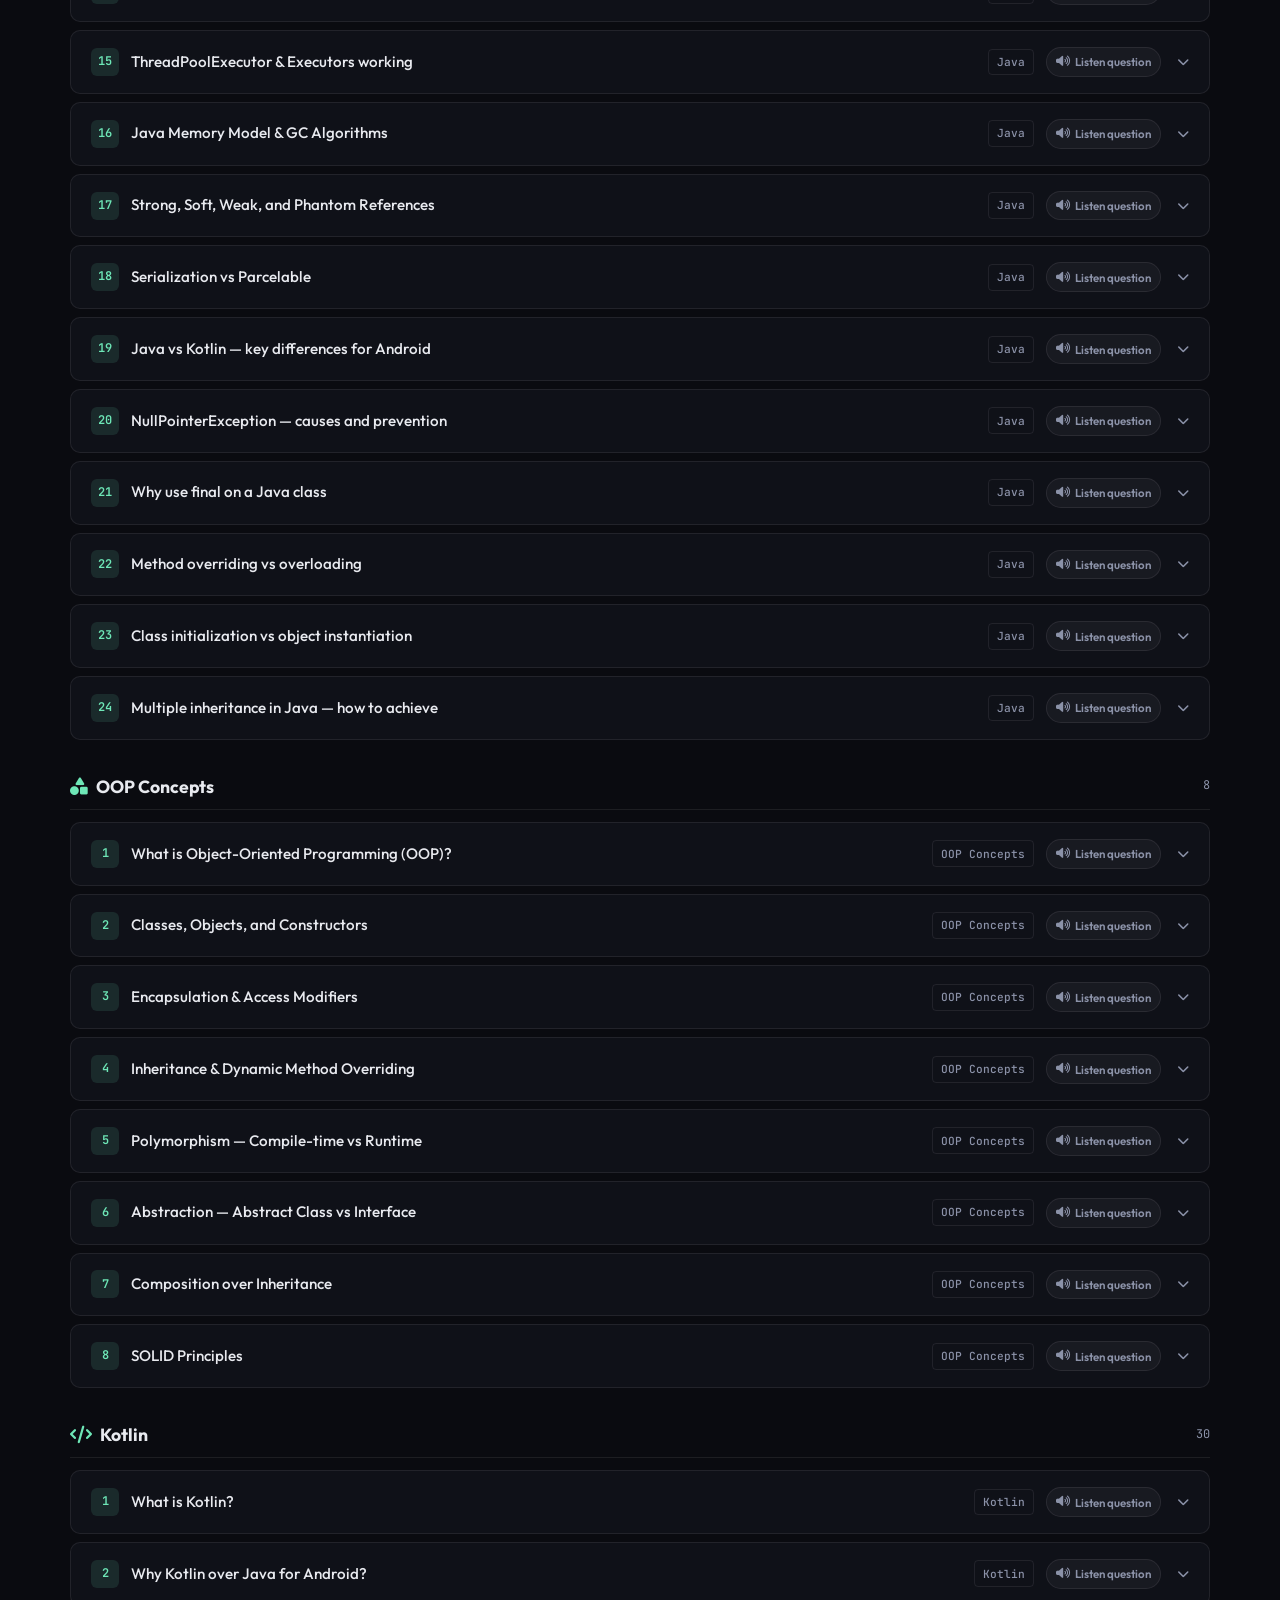
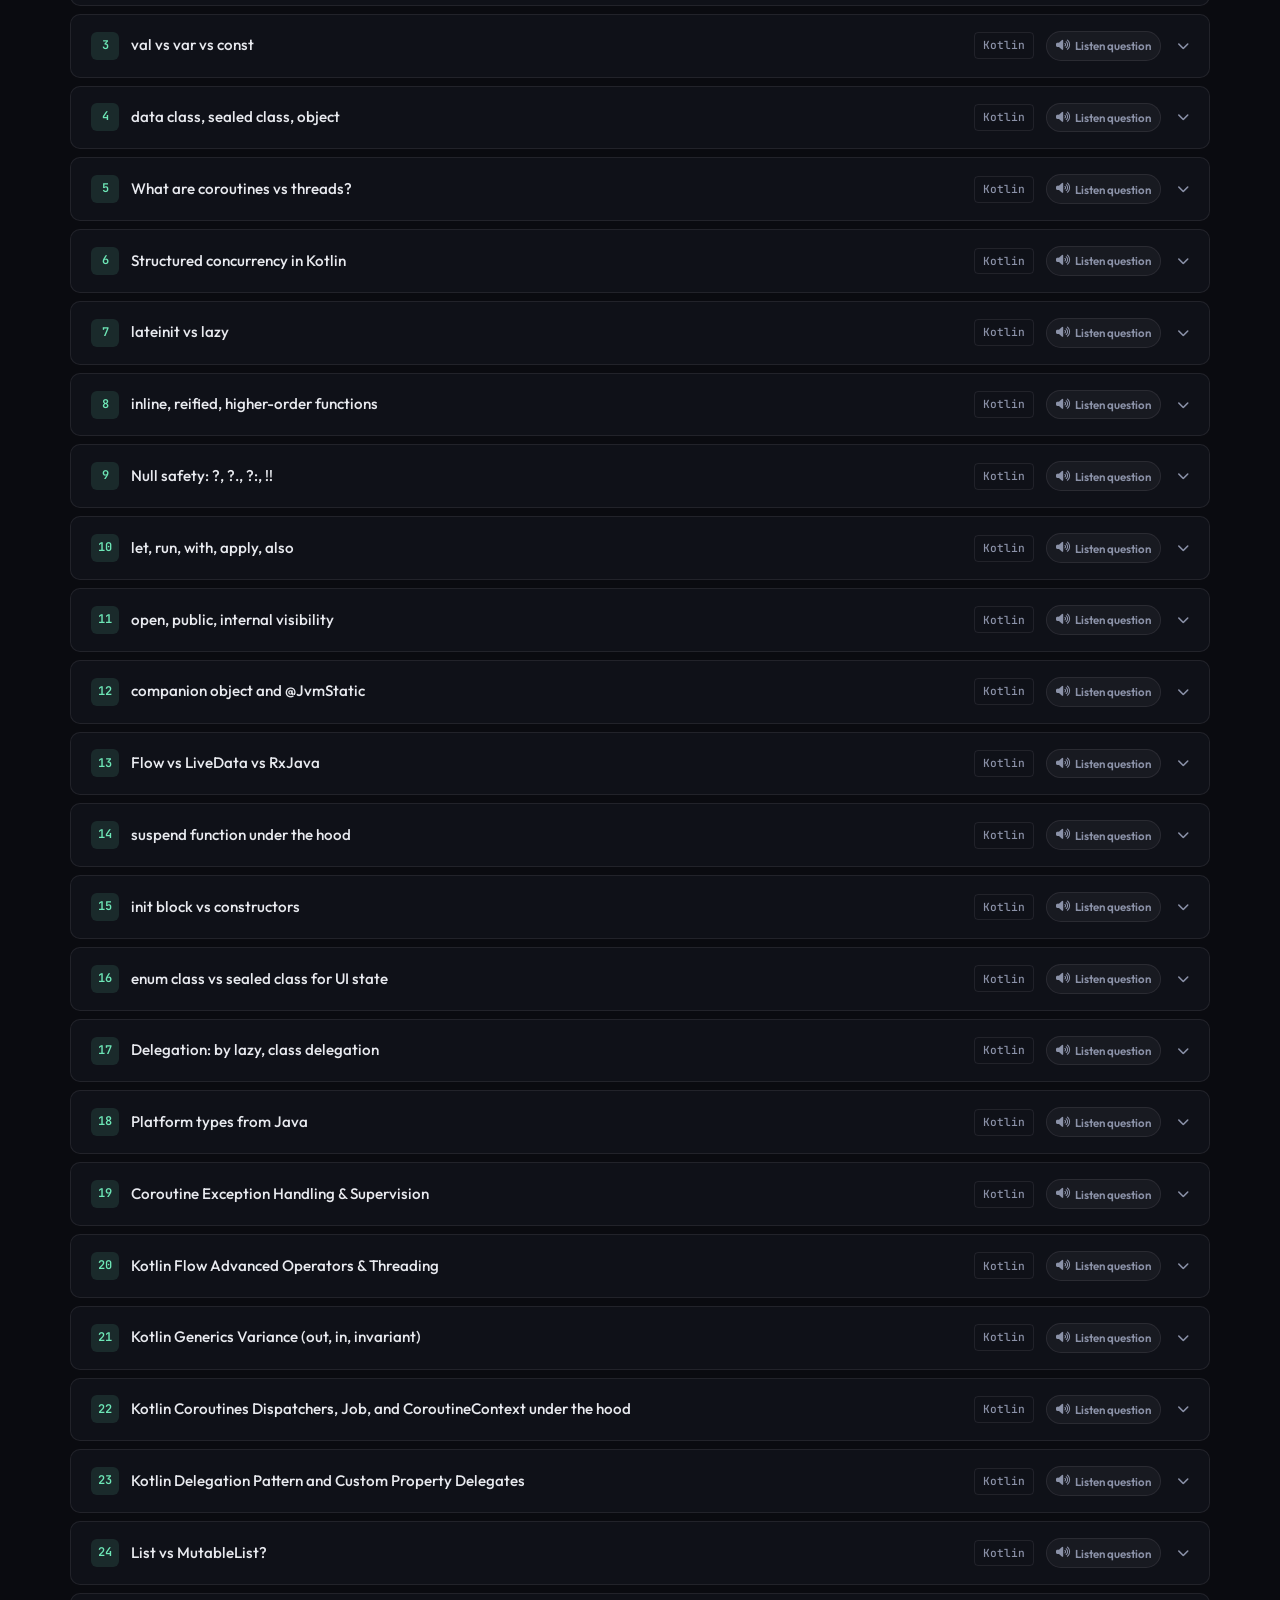
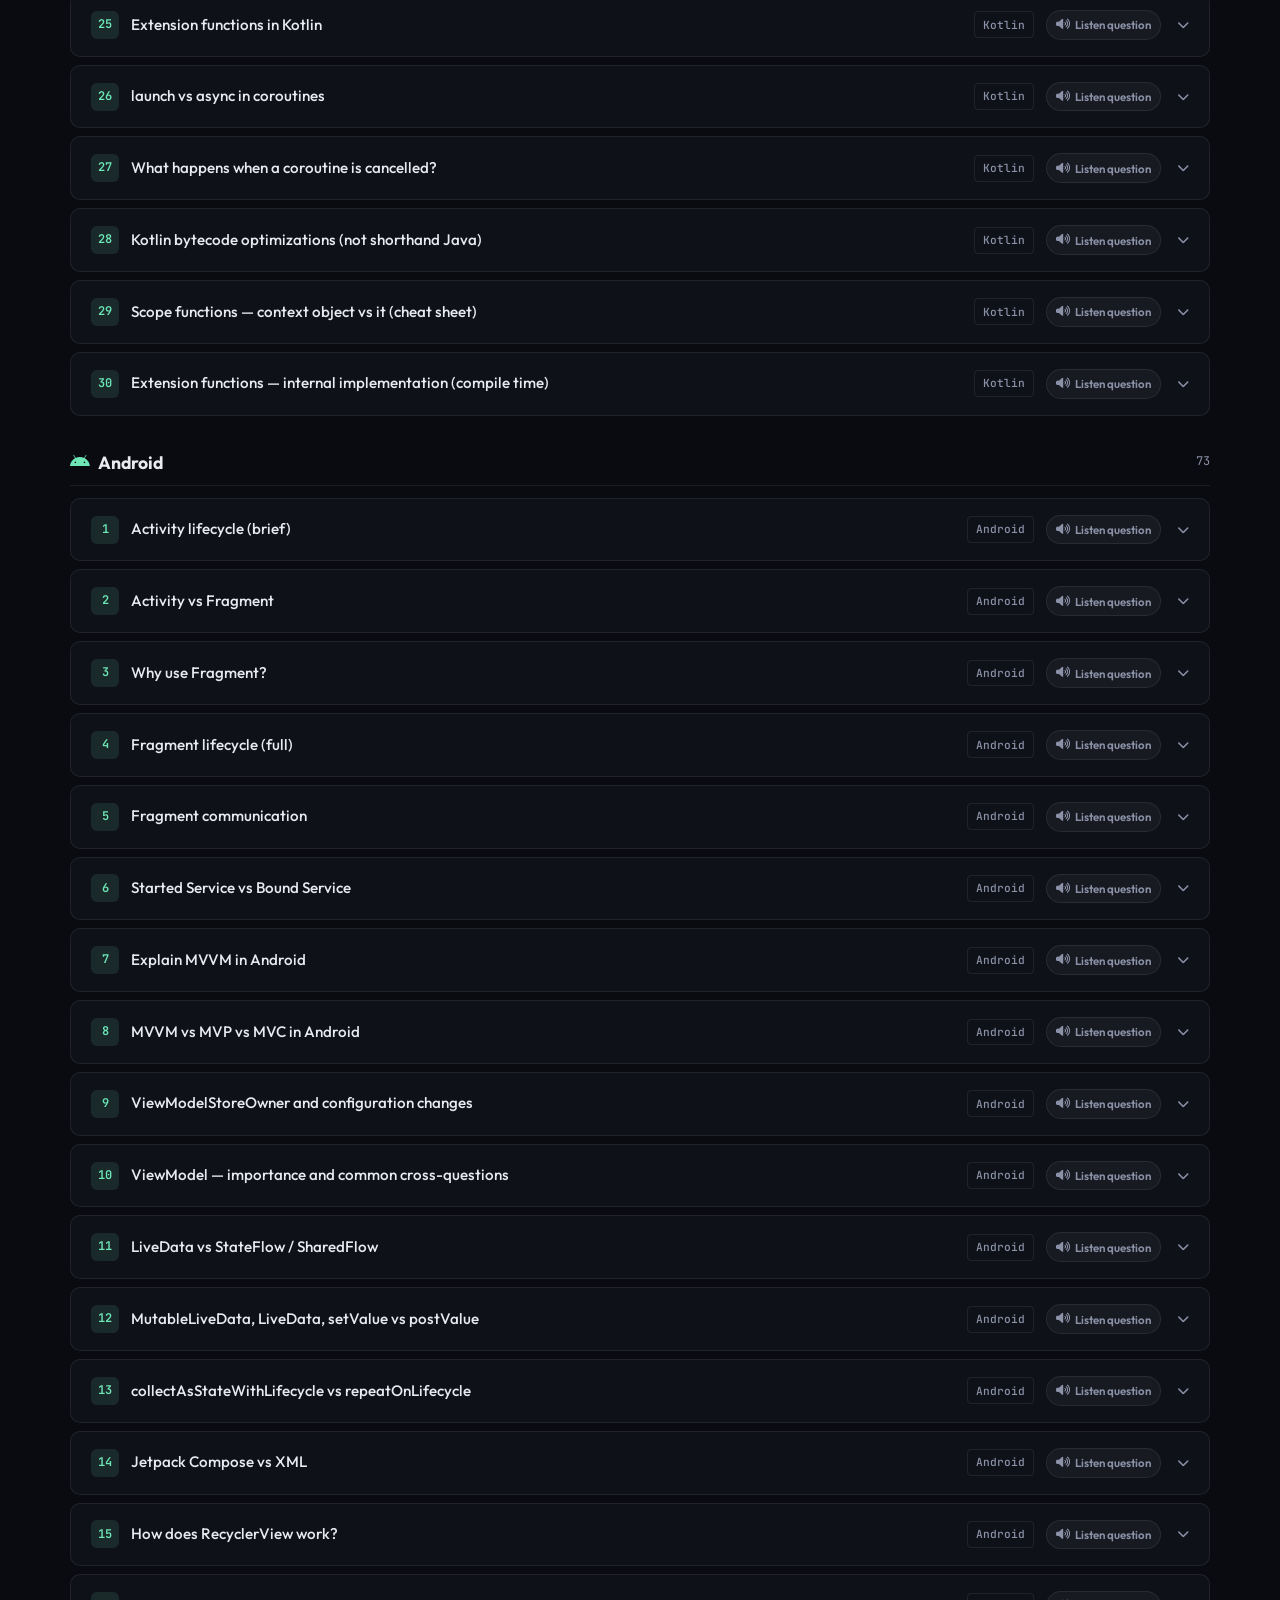
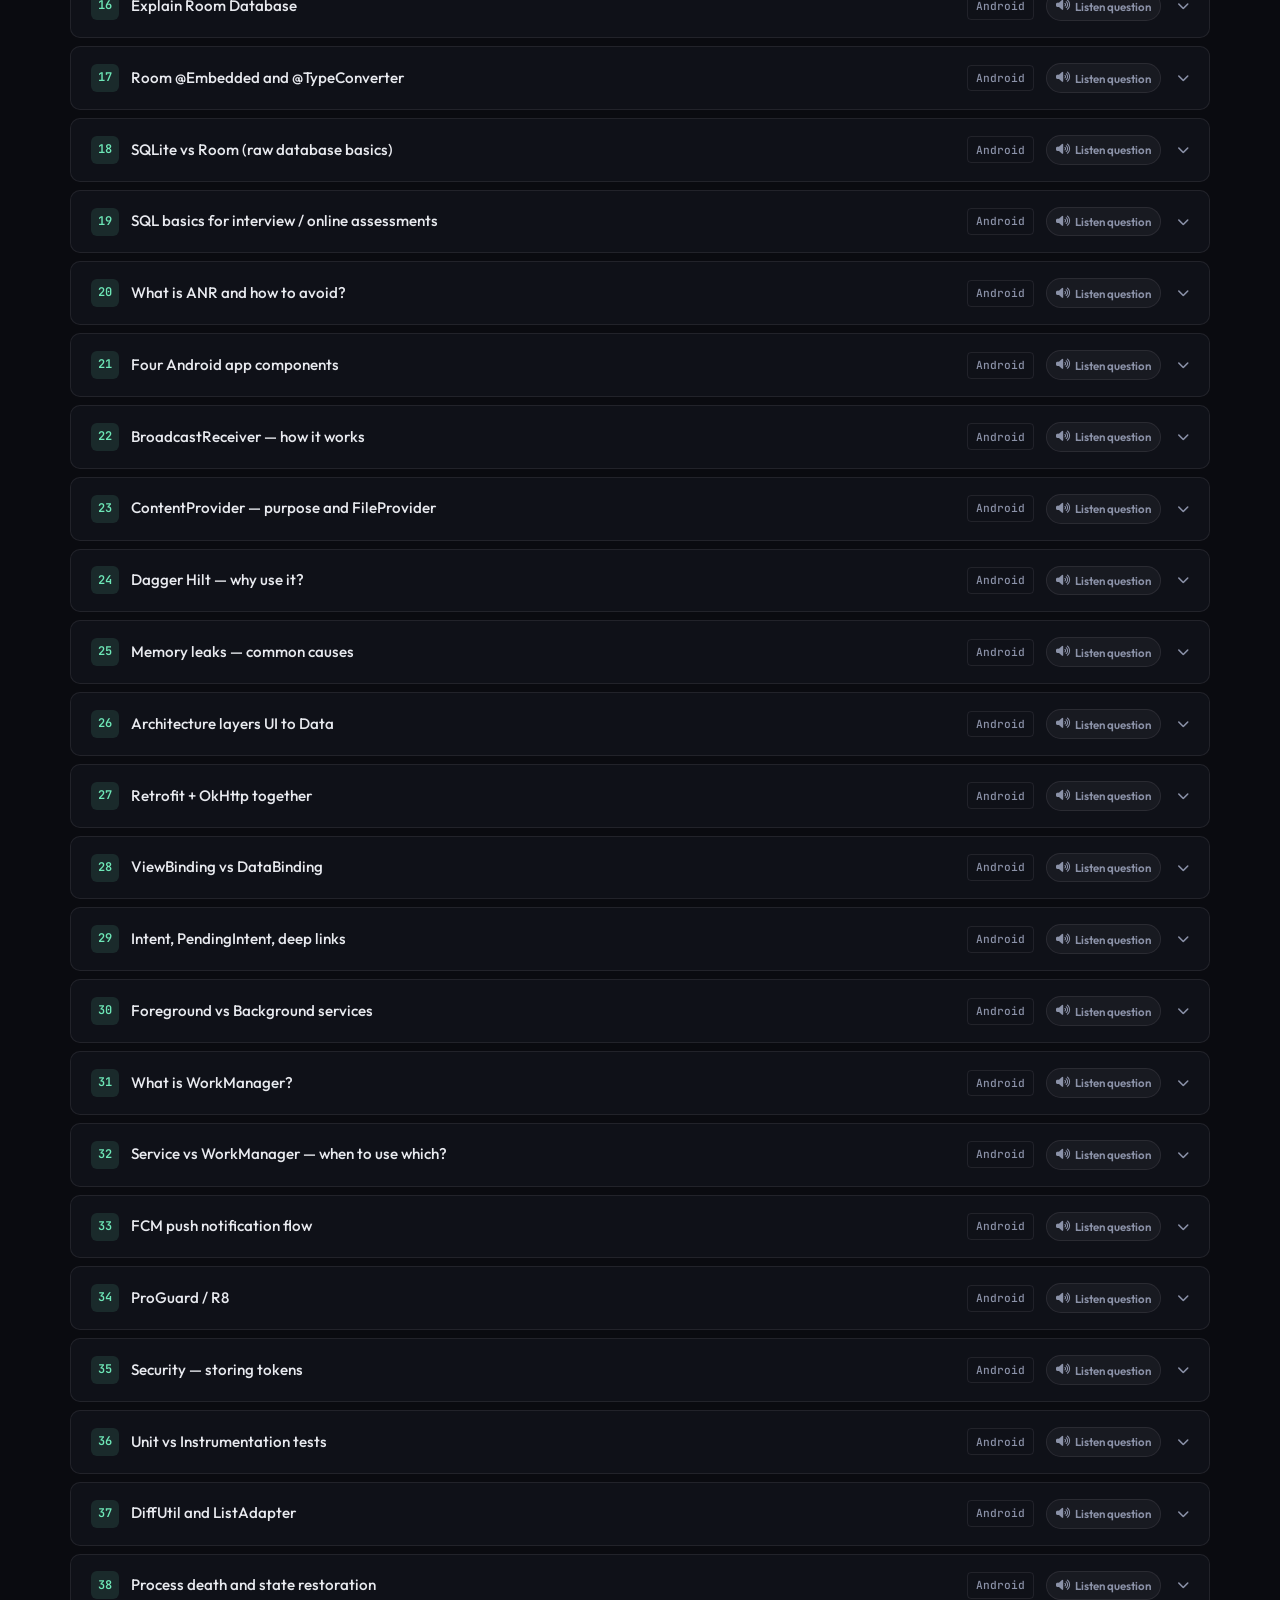
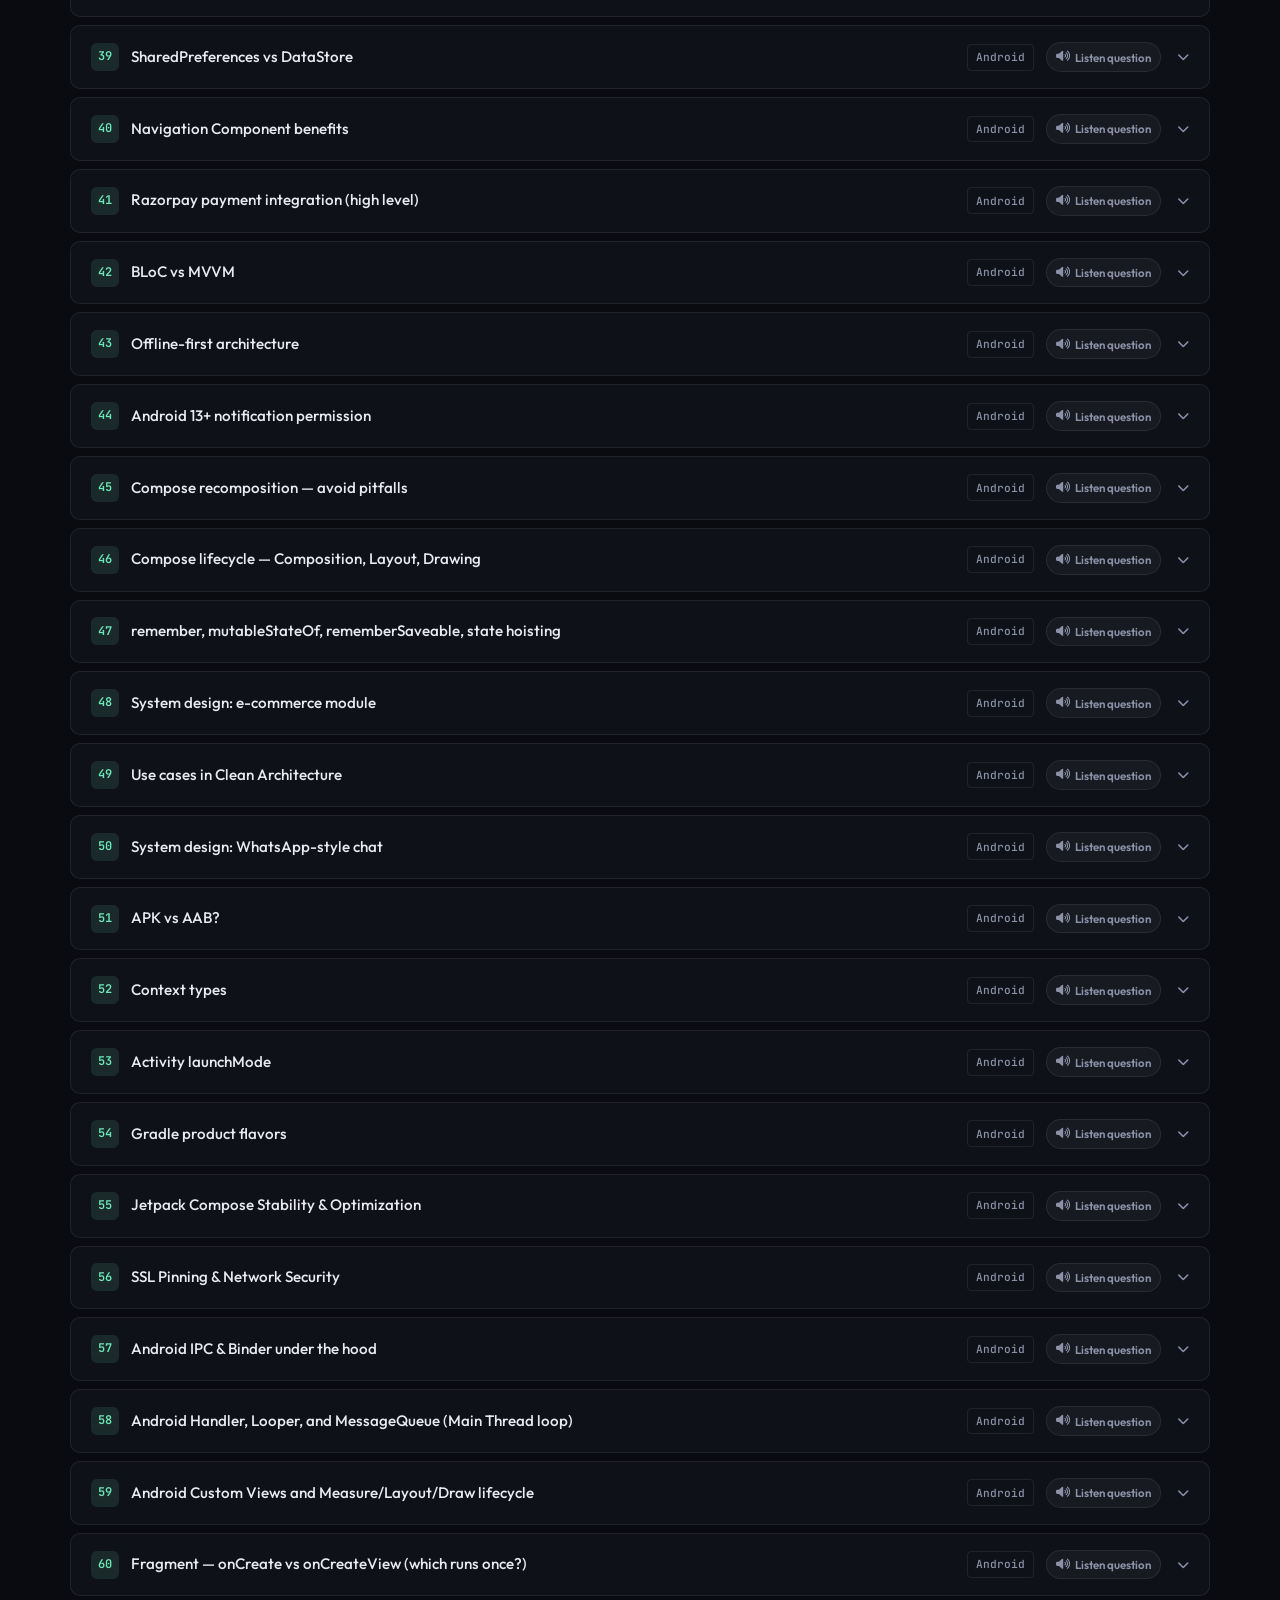
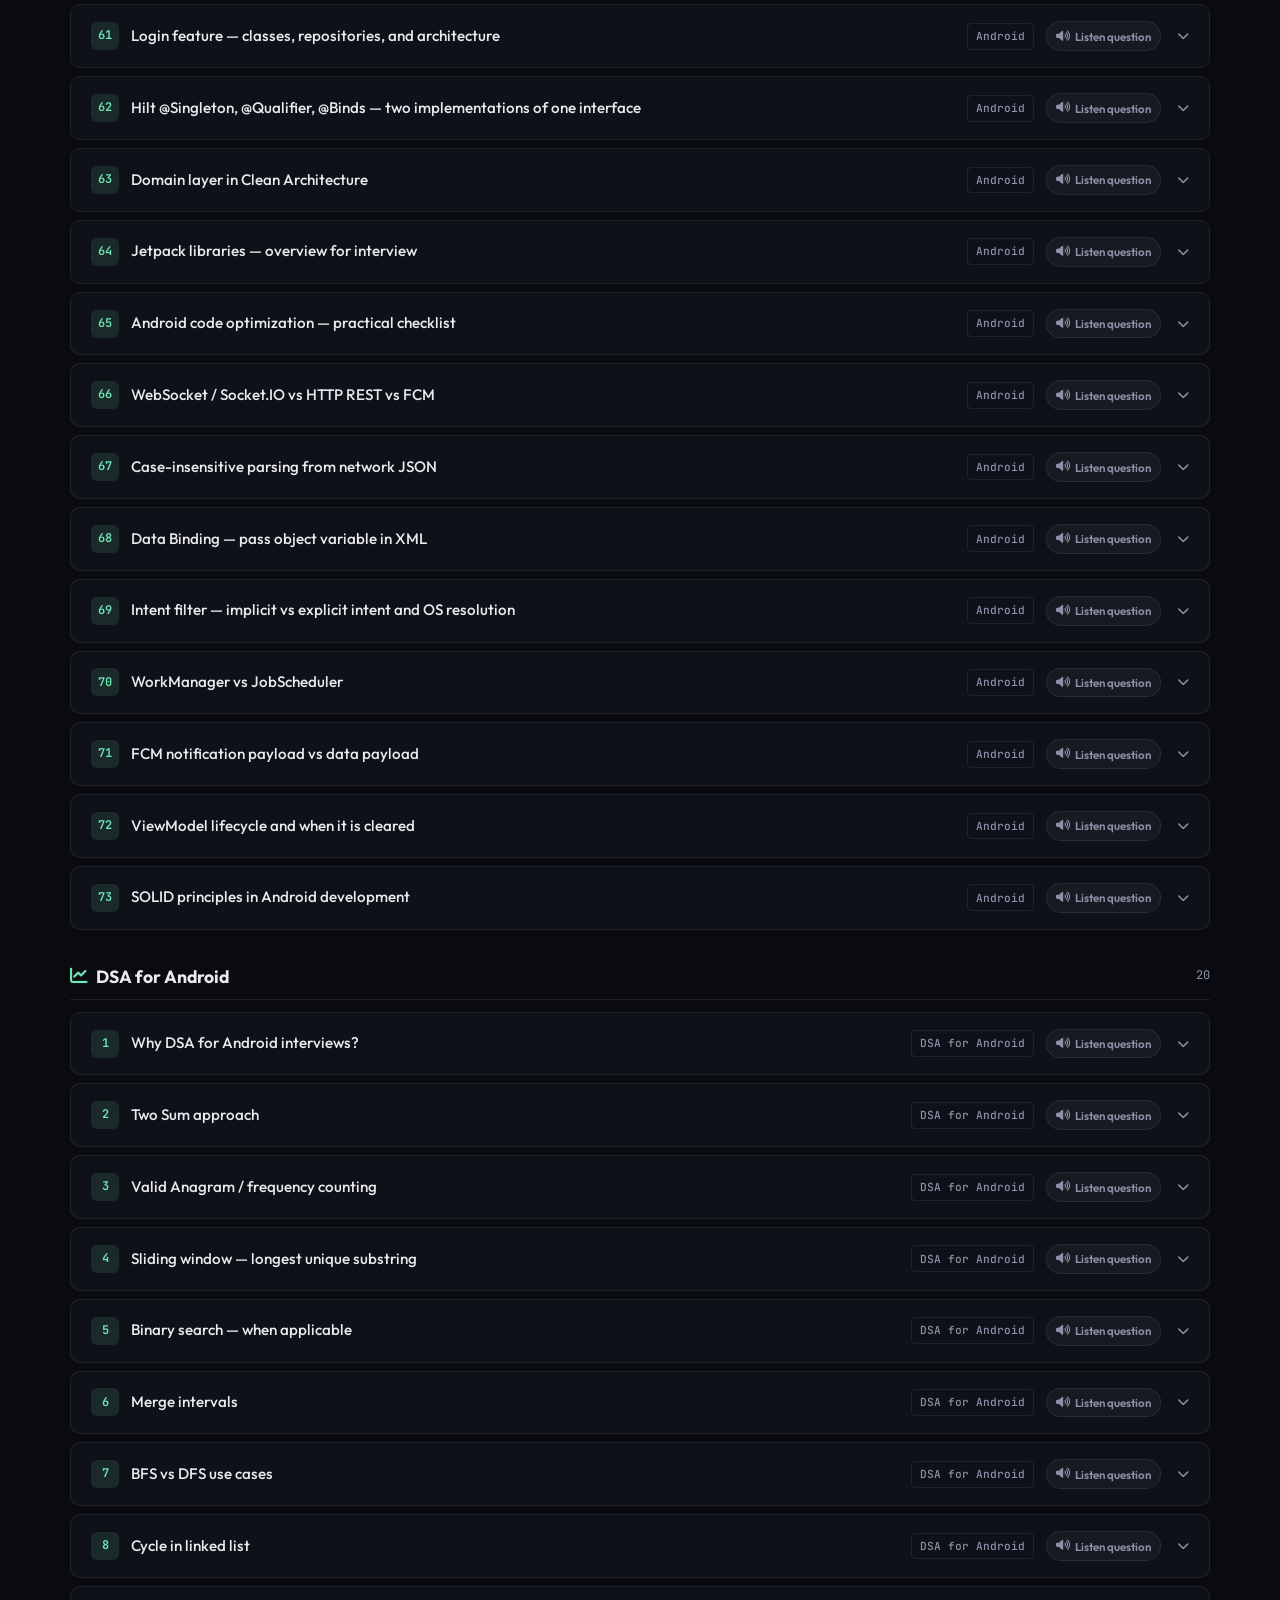
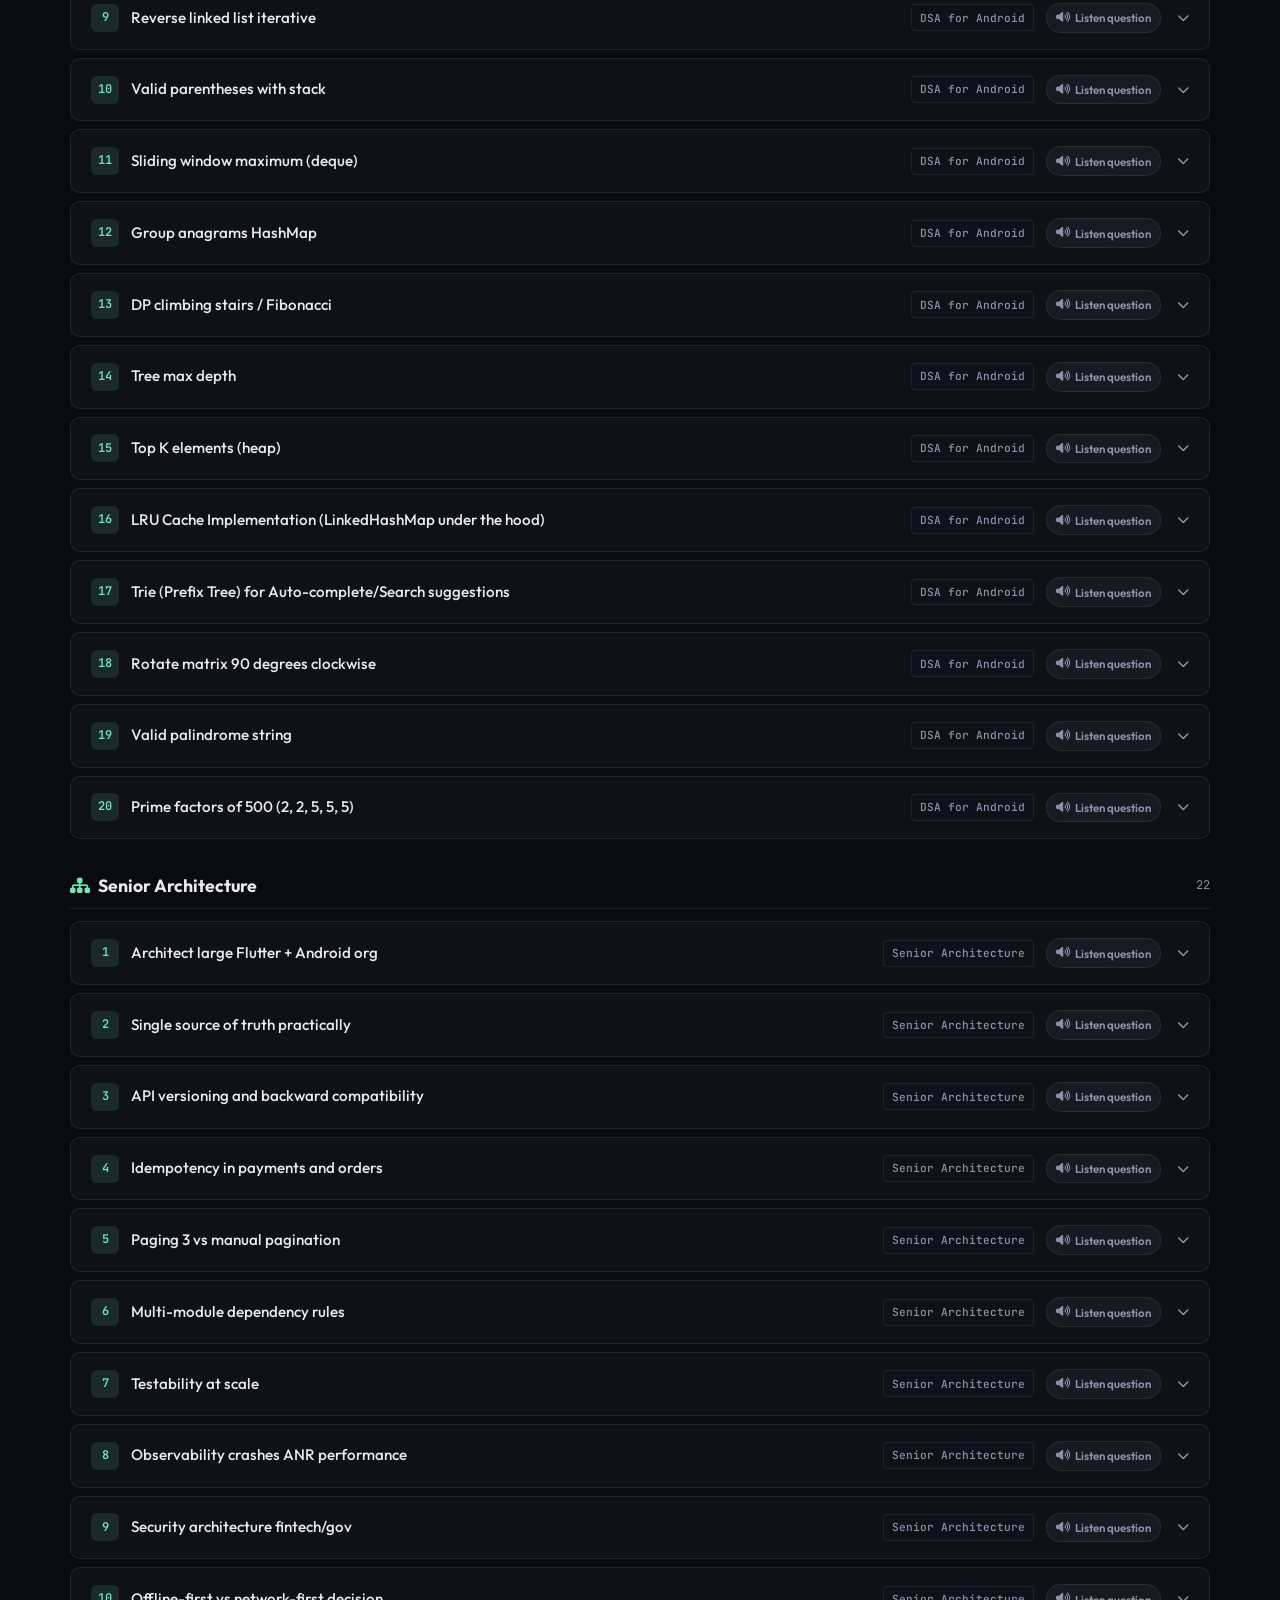
==== commit 08e8dd25: "Add study plan flowchart and decision tree to interview page - Introduced a new section for the stud" ====
--- a/interview.html
+++ b/interview.html
@@ -92,6 +92,56 @@
         <p class="interview-count" id="interviewCount" aria-live="polite"></p>
       </div>
 
+      <!-- ═══════════════════════════════════════════════════
+           STUDY PLAN FLOWCHART + DECISION TREE
+           ═══════════════════════════════════════════════════ -->
+      <section class="spf-section reveal visible" id="studyPlanFlowchart" aria-label="Study plan flowchart">
+
+        <div class="spf-header-row">
+          <span class="section-tag">Study Roadmap</span>
+          <h2 class="spf-title"><i class="fa-solid fa-route"></i> Step-by-Step Study Plan</h2>
+          <p class="spf-subtitle" id="spfPlanDesc">Interview within a week — high-impact topics with daily decision checkpoints</p>
+        </div>
+
+        <!-- Plan tab switcher -->
+        <div class="spf-tabs" role="tablist" aria-label="Study plan duration">
+          <button class="spf-tab-btn active" data-plan="5day" role="tab" aria-selected="true">
+            <i class="fa-solid fa-bolt"></i> 5 Days
+          </button>
+          <button class="spf-tab-btn" data-plan="1month" role="tab" aria-selected="false">
+            <i class="fa-solid fa-calendar"></i> 1 Month
+          </button>
+          <button class="spf-tab-btn" data-plan="3month" role="tab" aria-selected="false">
+            <i class="fa-solid fa-calendar-days"></i> 3 Months
+          </button>
+          <button class="spf-tab-btn spf-tab-btn--working" data-plan="working" role="tab" aria-selected="false">
+            <i class="fa-solid fa-briefcase"></i> Working Pro
+          </button>
+        </div>
+
+        <!-- Progress bar -->
+        <div class="spf-progress-row">
+          <div class="spf-progress-track" role="progressbar" aria-valuemin="0" aria-valuemax="100">
+            <div class="spf-progress-fill" id="spfProgressFill"></div>
+          </div>
+          <span class="spf-progress-label" id="spfProgressLabel">0 / 0 stages complete</span>
+          <button class="spf-reset-btn" id="spfResetBtn" title="Reset progress for this plan">
+            <i class="fa-solid fa-rotate-left"></i>
+          </button>
+        </div>
+
+        <!-- Flowchart canvas (rendered by JS) -->
+        <div class="spf-flowchart" id="spfFlowchart" aria-live="polite"></div>
+
+        <!-- Daily loop strip -->
+        <div class="spf-daily-wrap">
+          <p class="spf-daily-title"><i class="fa-solid fa-repeat"></i> Daily study loop — repeat every day</p>
+          <div class="spf-daily-loop" id="spfDailyLoop"></div>
+        </div>
+
+      </section>
+      <!-- ═══════════════════════════════════════════════════ -->
+
       <div class="interview-prep-note reveal visible">
         <div class="prep-card">
           <i class="fa-solid fa-lightbulb"></i>
@@ -180,6 +230,7 @@
   <script src="js/interview-music-audio.js" defer></script>
   <script src="js/interview-tts.js" defer></script>
   <script src="js/interview.js" defer></script>
+  <script src="js/study-plan.js" defer></script>
   <script>
     document.getElementById("year").textContent = new Date().getFullYear();
   </script>
--- a/css/interview.css
+++ b/css/interview.css
@@ -1458,3 +1458,694 @@
     display: inline;
   }
 }
+
+/* ===================================================================
+   STUDY PLAN FLOWCHART + DECISION TREE
+   =================================================================== */
+
+/* ── Section wrapper ────────────────────────────────────────────── */
+.spf-section {
+  margin: 2.5rem 0 3rem;
+  padding: 2rem 1.5rem 2.5rem;
+  background:
+    radial-gradient(circle at 0% 0%, rgba(110, 231, 183, 0.06), transparent 50%),
+    radial-gradient(circle at 100% 100%, rgba(167, 139, 250, 0.07), transparent 50%),
+    rgba(18, 20, 28, 0.55);
+  border: 1px solid rgba(110, 231, 183, 0.15);
+  border-radius: var(--radius);
+  overflow: hidden;
+}
+
+.spf-header-row {
+  margin-bottom: 1.5rem;
+  text-align: center;
+}
+
+.spf-title {
+  font-size: 1.35rem;
+  font-weight: 700;
+  margin: 0.4rem 0 0.5rem;
+  display: flex;
+  align-items: center;
+  justify-content: center;
+  gap: 0.55rem;
+}
+
+.spf-title i {
+  color: var(--accent);
+}
+
+.spf-subtitle {
+  font-size: 0.88rem;
+  color: var(--text-muted);
+  line-height: 1.55;
+  max-width: 540px;
+  margin: 0 auto;
+}
+
+/* ── Tabs ────────────────────────────────────────────────────────── */
+.spf-tabs {
+  display: flex;
+  gap: 0.5rem;
+  justify-content: center;
+  flex-wrap: wrap;
+  margin-bottom: 1.25rem;
+}
+
+.spf-tab-btn {
+  display: inline-flex;
+  align-items: center;
+  gap: 0.4rem;
+  padding: 0.5rem 1.1rem;
+  font-size: 0.82rem;
+  font-weight: 600;
+  font-family: var(--font);
+  color: var(--text-muted);
+  background: rgba(255, 255, 255, 0.04);
+  border: 1px solid var(--border);
+  border-radius: 999px;
+  cursor: pointer;
+  transition: color var(--transition), border-color var(--transition),
+              background var(--transition), box-shadow var(--transition);
+}
+
+.spf-tab-btn:hover {
+  color: var(--accent);
+  border-color: rgba(110, 231, 183, 0.4);
+  background: rgba(110, 231, 183, 0.08);
+}
+
+.spf-tab-btn.active {
+  color: #0f172a;
+  background: linear-gradient(135deg, var(--accent) 0%, #a7f3d0 100%);
+  border-color: transparent;
+  box-shadow: 0 4px 18px rgba(110, 231, 183, 0.3);
+}
+
+/* Working Pro tab — amber accent */
+.spf-tab-btn--working {
+  border-color: rgba(251, 191, 36, 0.25);
+  color: #fbbf24;
+}
+
+.spf-tab-btn--working:hover {
+  color: #fbbf24;
+  border-color: rgba(251, 191, 36, 0.5);
+  background: rgba(251, 191, 36, 0.08);
+}
+
+.spf-tab-btn--working.active {
+  color: #0f172a;
+  background: linear-gradient(135deg, #fbbf24 0%, #fde68a 100%);
+  border-color: transparent;
+  box-shadow: 0 4px 18px rgba(251, 191, 36, 0.35);
+}
+
+/* ── Progress bar ────────────────────────────────────────────────── */
+.spf-progress-row {
+  display: flex;
+  align-items: center;
+  gap: 0.75rem;
+  margin-bottom: 1.75rem;
+}
+
+.spf-progress-track {
+  flex: 1;
+  height: 6px;
+  background: rgba(255, 255, 255, 0.07);
+  border-radius: 999px;
+  overflow: hidden;
+}
+
+.spf-progress-fill {
+  height: 100%;
+  width: 0%;
+  background: linear-gradient(90deg, var(--accent), var(--accent-2));
+  border-radius: 999px;
+  transition: width 0.6s cubic-bezier(0.4, 0, 0.2, 1);
+}
+
+.spf-progress-fill--complete {
+  background: linear-gradient(90deg, #6ee7b7, #a7f3d0);
+  box-shadow: 0 0 12px rgba(110, 231, 183, 0.5);
+  animation: spfProgressPulse 2s ease-in-out infinite;
+}
+
+@keyframes spfProgressPulse {
+  0%, 100% { opacity: 1; }
+  50% { opacity: 0.7; }
+}
+
+.spf-progress-label {
+  font-size: 0.74rem;
+  color: var(--text-muted);
+  white-space: nowrap;
+  font-family: var(--font-mono);
+}
+
+.spf-reset-btn {
+  width: 28px;
+  height: 28px;
+  border-radius: 50%;
+  border: 1px solid var(--border);
+  background: transparent;
+  color: var(--text-muted);
+  cursor: pointer;
+  display: flex;
+  align-items: center;
+  justify-content: center;
+  font-size: 0.7rem;
+  transition: color var(--transition), border-color var(--transition), background var(--transition);
+  flex-shrink: 0;
+}
+
+.spf-reset-btn:hover {
+  color: #f87171;
+  border-color: rgba(248, 113, 113, 0.4);
+  background: rgba(248, 113, 113, 0.08);
+}
+
+/* ── Flowchart canvas ────────────────────────────────────────────── */
+.spf-flowchart {
+  display: flex;
+  flex-direction: column;
+  align-items: center;
+  gap: 0;
+  max-width: 600px;
+  margin: 0 auto;
+}
+
+/* ── Entrance animation ──────────────────────────────────────────── */
+.spf-enter {
+  opacity: 0;
+  transform: translateY(22px) scale(0.97);
+  transition: opacity 0.5s ease, transform 0.5s ease;
+}
+
+.spf-enter.spf-visible {
+  opacity: 1;
+  transform: translateY(0) scale(1);
+}
+
+/* ── Connectors ──────────────────────────────────────────────────── */
+.spf-connector {
+  display: flex;
+  flex-direction: column;
+  align-items: center;
+  width: 2px;
+  gap: 0;
+}
+
+.spf-connector-line {
+  width: 2px;
+  height: 36px;
+  background: linear-gradient(to bottom, rgba(110, 231, 183, 0.6), rgba(110, 231, 183, 0.15));
+  transform-origin: top;
+  animation: spfLineGrow 0.7s ease forwards;
+  border-radius: 1px;
+}
+
+.spf-connector-arrow {
+  width: 0;
+  height: 0;
+  border-left: 6px solid transparent;
+  border-right: 6px solid transparent;
+  border-top: 8px solid rgba(110, 231, 183, 0.5);
+  animation: spfArrowIn 0.4s ease 0.55s both;
+  opacity: 0;
+}
+
+@keyframes spfLineGrow {
+  from { transform: scaleY(0); opacity: 0; }
+  to   { transform: scaleY(1); opacity: 1; }
+}
+
+@keyframes spfArrowIn {
+  from { opacity: 0; transform: translateY(-6px); }
+  to   { opacity: 1; transform: translateY(0); }
+}
+
+/* ── Start / End caps ────────────────────────────────────────────── */
+.spf-node--cap {
+  display: inline-flex;
+  align-items: center;
+  justify-content: center;
+  padding: 0.65rem 1.75rem;
+  border-radius: 999px;
+  background: linear-gradient(135deg, rgba(110, 231, 183, 0.22) 0%, rgba(56, 189, 248, 0.18) 100%);
+  border: 1.5px solid rgba(110, 231, 183, 0.45);
+  box-shadow: 0 0 24px rgba(110, 231, 183, 0.12);
+}
+
+.spf-cap-label {
+  font-size: 0.9rem;
+  font-weight: 700;
+  color: var(--accent);
+  letter-spacing: 0.02em;
+}
+
+.spf-node--cap.spf-done .spf-cap-label::after {
+  content: ' ✓';
+  color: var(--accent);
+}
+
+/* ── Step nodes ──────────────────────────────────────────────────── */
+.spf-node--step {
+  width: 100%;
+  border-radius: var(--radius-sm);
+  border: 1px solid var(--border);
+  border-left: 3px solid var(--spf-c, var(--accent));
+  background: var(--bg-card);
+  overflow: hidden;
+  transition: box-shadow var(--transition), border-color var(--transition);
+}
+
+.spf-node--step:hover {
+  box-shadow: 0 4px 24px rgba(0, 0, 0, 0.3),
+              inset 0 0 0 1px var(--spf-c, var(--accent));
+}
+
+.spf-node--step.spf-done {
+  border-left-color: var(--accent);
+  background: linear-gradient(135deg, rgba(110, 231, 183, 0.06) 0%, var(--bg-card) 60%);
+}
+
+.spf-step-header {
+  display: flex;
+  align-items: center;
+  gap: 0.65rem;
+  padding: 0.85rem 1rem;
+  cursor: pointer;
+  user-select: none;
+}
+
+.spf-step-icon {
+  width: 34px;
+  height: 34px;
+  border-radius: 9px;
+  display: flex;
+  align-items: center;
+  justify-content: center;
+  background: rgba(255, 255, 255, 0.05);
+  border: 1px solid rgba(255, 255, 255, 0.08);
+  color: var(--spf-c, var(--accent));
+  font-size: 0.9rem;
+  flex-shrink: 0;
+  transition: background var(--transition);
+}
+
+.spf-node--step:hover .spf-step-icon {
+  background: rgba(255, 255, 255, 0.09);
+}
+
+.spf-step-label {
+  flex: 1;
+  font-size: 0.9rem;
+  font-weight: 600;
+  color: var(--text);
+  line-height: 1.3;
+}
+
+.spf-done-badge {
+  display: none;
+  align-items: center;
+  justify-content: center;
+  width: 22px;
+  height: 22px;
+  border-radius: 50%;
+  background: rgba(110, 231, 183, 0.2);
+  color: var(--accent);
+  font-size: 0.72rem;
+  flex-shrink: 0;
+}
+
+.spf-node--step.spf-done .spf-done-badge {
+  display: flex;
+  animation: spfBadgePop 0.4s cubic-bezier(0.34, 1.56, 0.64, 1);
+}
+
+@keyframes spfBadgePop {
+  from { transform: scale(0); opacity: 0; }
+  to   { transform: scale(1); opacity: 1; }
+}
+
+.spf-expand-btn {
+  width: 28px;
+  height: 28px;
+  display: flex;
+  align-items: center;
+  justify-content: center;
+  border-radius: 50%;
+  border: 1px solid var(--border);
+  background: transparent;
+  color: var(--text-muted);
+  cursor: pointer;
+  font-size: 0.72rem;
+  flex-shrink: 0;
+  transition: color var(--transition), border-color var(--transition),
+              background var(--transition), transform var(--transition);
+}
+
+.spf-expand-btn:hover {
+  color: var(--spf-c, var(--accent));
+  border-color: var(--spf-c, var(--accent));
+  background: rgba(255, 255, 255, 0.05);
+}
+
+.spf-node--step.spf-expanded .spf-expand-btn {
+  transform: rotate(180deg);
+  color: var(--spf-c, var(--accent));
+  border-color: var(--spf-c, var(--accent));
+}
+
+/* Step body (expandable) */
+.spf-step-body {
+  padding: 0 1rem 1rem 1rem;
+  animation: spfBodyOpen 0.3s ease;
+}
+
+@keyframes spfBodyOpen {
+  from { opacity: 0; transform: translateY(-8px); }
+  to   { opacity: 1; transform: translateY(0); }
+}
+
+.spf-task-list {
+  list-style: none;
+  padding: 0;
+  margin: 0 0 0.85rem;
+  display: flex;
+  flex-direction: column;
+  gap: 0.45rem;
+}
+
+.spf-task-item {
+  display: flex;
+  align-items: flex-start;
+  gap: 0.5rem;
+  font-size: 0.84rem;
+  color: var(--text-muted);
+  line-height: 1.5;
+}
+
+.spf-task-item i {
+  color: var(--spf-c, var(--accent));
+  font-size: 0.55rem;
+  margin-top: 0.45em;
+  flex-shrink: 0;
+}
+
+.spf-complete-btn {
+  display: inline-flex;
+  align-items: center;
+  gap: 0.4rem;
+  padding: 0.45rem 0.95rem;
+  font-size: 0.78rem;
+  font-weight: 600;
+  font-family: var(--font);
+  color: var(--spf-c, var(--accent));
+  background: rgba(255, 255, 255, 0.04);
+  border: 1px solid rgba(255, 255, 255, 0.12);
+  border-radius: 999px;
+  cursor: pointer;
+  transition: color var(--transition), border-color var(--transition),
+              background var(--transition), transform 0.15s ease;
+}
+
+.spf-complete-btn:hover {
+  background: rgba(255, 255, 255, 0.08);
+  border-color: var(--spf-c, var(--accent));
+  transform: translateY(-1px);
+}
+
+.spf-node--step.spf-done .spf-complete-btn {
+  color: var(--text-muted);
+}
+
+/* ── Decision nodes ──────────────────────────────────────────────── */
+.spf-node--decision {
+  width: 100%;
+}
+
+.spf-decision-wrap {
+  display: flex;
+  flex-direction: column;
+  align-items: center;
+  gap: 0.75rem;
+  padding: 1.1rem 1.25rem 1rem;
+  background:
+    radial-gradient(circle at 50% 0%, rgba(251, 191, 36, 0.08), transparent 60%),
+    rgba(18, 20, 28, 0.65);
+  border: 1px solid rgba(251, 191, 36, 0.3);
+  border-radius: var(--radius-sm);
+  position: relative;
+  overflow: hidden;
+}
+
+.spf-decision-wrap::before {
+  content: '';
+  position: absolute;
+  inset: 0;
+  background: linear-gradient(115deg, transparent 30%, rgba(251, 191, 36, 0.04) 50%, transparent 70%);
+  pointer-events: none;
+  animation: spfDecisionShimmer 3s ease-in-out infinite;
+}
+
+@keyframes spfDecisionShimmer {
+  0%, 100% { opacity: 0; }
+  50% { opacity: 1; }
+}
+
+/* Diamond shape indicator */
+.spf-diamond-shape {
+  position: relative;
+  width: 44px;
+  height: 44px;
+  display: flex;
+  align-items: center;
+  justify-content: center;
+  flex-shrink: 0;
+}
+
+.spf-diamond-shape::before {
+  content: '';
+  position: absolute;
+  inset: 0;
+  background: rgba(251, 191, 36, 0.15);
+  border: 2px solid rgba(251, 191, 36, 0.6);
+  border-radius: 6px;
+  transform: rotate(45deg);
+  animation: spfDiamondPulse 2.5s ease-in-out infinite;
+}
+
+@keyframes spfDiamondPulse {
+  0%, 100% { box-shadow: none; }
+  50% { box-shadow: 0 0 14px rgba(251, 191, 36, 0.35); }
+}
+
+.spf-diamond-icon {
+  position: relative;
+  z-index: 1;
+  color: #fbbf24;
+  font-size: 0.9rem;
+}
+
+.spf-decision-q {
+  font-size: 0.86rem;
+  font-weight: 600;
+  color: #fcd34d;
+  text-align: center;
+  line-height: 1.45;
+  margin: 0;
+}
+
+/* Yes / No branches */
+.spf-decision-branches {
+  display: grid;
+  grid-template-columns: 1fr 1fr;
+  gap: 0.6rem;
+  width: 100%;
+}
+
+.spf-branch {
+  display: flex;
+  flex-direction: column;
+  align-items: center;
+  gap: 0.3rem;
+  padding: 0.6rem 0.75rem;
+  border-radius: 10px;
+  text-align: center;
+}
+
+.spf-branch i {
+  font-size: 0.9rem;
+  margin-bottom: 0.1rem;
+}
+
+.spf-branch strong {
+  font-size: 0.8rem;
+  font-weight: 700;
+}
+
+.spf-branch small {
+  font-size: 0.73rem;
+  color: var(--text-muted);
+  line-height: 1.35;
+}
+
+.spf-branch--yes {
+  background: rgba(110, 231, 183, 0.1);
+  border: 1px solid rgba(110, 231, 183, 0.3);
+}
+
+.spf-branch--yes i,
+.spf-branch--yes strong {
+  color: var(--accent);
+}
+
+.spf-branch--no {
+  background: rgba(251, 146, 60, 0.08);
+  border: 1px solid rgba(251, 146, 60, 0.25);
+}
+
+.spf-branch--no i,
+.spf-branch--no strong {
+  color: #fb923c;
+}
+
+/* ── Daily loop strip ─────────────────────────────────────────────── */
+.spf-daily-wrap {
+  margin-top: 2rem;
+  padding: 1.25rem;
+  background: rgba(0, 0, 0, 0.2);
+  border: 1px solid var(--border);
+  border-radius: var(--radius-sm);
+}
+
+.spf-daily-title {
+  font-size: 0.8rem;
+  font-weight: 600;
+  color: var(--accent);
+  text-transform: uppercase;
+  letter-spacing: 0.07em;
+  margin-bottom: 0.85rem;
+  display: flex;
+  align-items: center;
+  gap: 0.45rem;
+}
+
+.spf-daily-loop {
+  display: flex;
+  flex-wrap: wrap;
+  align-items: center;
+  gap: 0.5rem;
+}
+
+.spf-loop-step {
+  display: flex;
+  align-items: center;
+  gap: 0.55rem;
+  padding: 0.55rem 0.85rem;
+  background: rgba(255, 255, 255, 0.03);
+  border: 1px solid var(--border);
+  border-left: 2px solid var(--spf-c, var(--accent));
+  border-radius: 10px;
+  flex: 1;
+  min-width: 160px;
+  animation: spfLoopIn 0.5s ease backwards;
+}
+
+@keyframes spfLoopIn {
+  from { opacity: 0; transform: translateX(-12px); }
+  to   { opacity: 1; transform: translateX(0); }
+}
+
+.spf-loop-step.spf-visible {
+  opacity: 1;
+  transform: none;
+}
+
+.spf-loop-num {
+  width: 22px;
+  height: 22px;
+  border-radius: 50%;
+  background: var(--spf-c, var(--accent));
+  color: #0f172a;
+  font-size: 0.68rem;
+  font-weight: 800;
+  display: flex;
+  align-items: center;
+  justify-content: center;
+  flex-shrink: 0;
+}
+
+.spf-loop-icon {
+  color: var(--spf-c, var(--accent));
+  font-size: 0.85rem;
+  flex-shrink: 0;
+}
+
+.spf-loop-step div {
+  display: flex;
+  flex-direction: column;
+  gap: 0.1rem;
+}
+
+.spf-loop-step strong {
+  font-size: 0.77rem;
+  color: var(--text);
+}
+
+.spf-loop-step span {
+  font-size: 0.73rem;
+  color: var(--text-muted);
+  line-height: 1.35;
+}
+
+.spf-loop-sep {
+  color: rgba(255, 255, 255, 0.15);
+  font-size: 0.75rem;
+  flex-shrink: 0;
+}
+
+/* ── Reduced motion ───────────────────────────────────────────────── */
+@media (prefers-reduced-motion: reduce) {
+  .spf-enter,
+  .spf-connector-line,
+  .spf-connector-arrow,
+  .spf-diamond-shape::before,
+  .spf-decision-wrap::before,
+  .spf-progress-fill,
+  .spf-loop-step {
+    animation: none !important;
+    transition: none !important;
+  }
+  .spf-enter { opacity: 1; transform: none; }
+  .spf-connector-line { transform: scaleY(1); opacity: 1; }
+  .spf-connector-arrow { opacity: 1; transform: none; }
+  .spf-progress-fill { transition: width 0.15s !important; }
+}
+
+/* ── Responsive ───────────────────────────────────────────────────── */
+@media (max-width: 600px) {
+  .spf-section {
+    padding: 1.25rem 0.85rem 1.75rem;
+  }
+  .spf-decision-branches {
+    grid-template-columns: 1fr;
+  }
+  .spf-daily-loop {
+    flex-direction: column;
+  }
+  .spf-loop-step {
+    min-width: 0;
+    width: 100%;
+  }
+  .spf-loop-sep {
+    transform: rotate(90deg);
+    align-self: center;
+  }
+  .spf-title {
+    font-size: 1.15rem;
+  }
+}
+
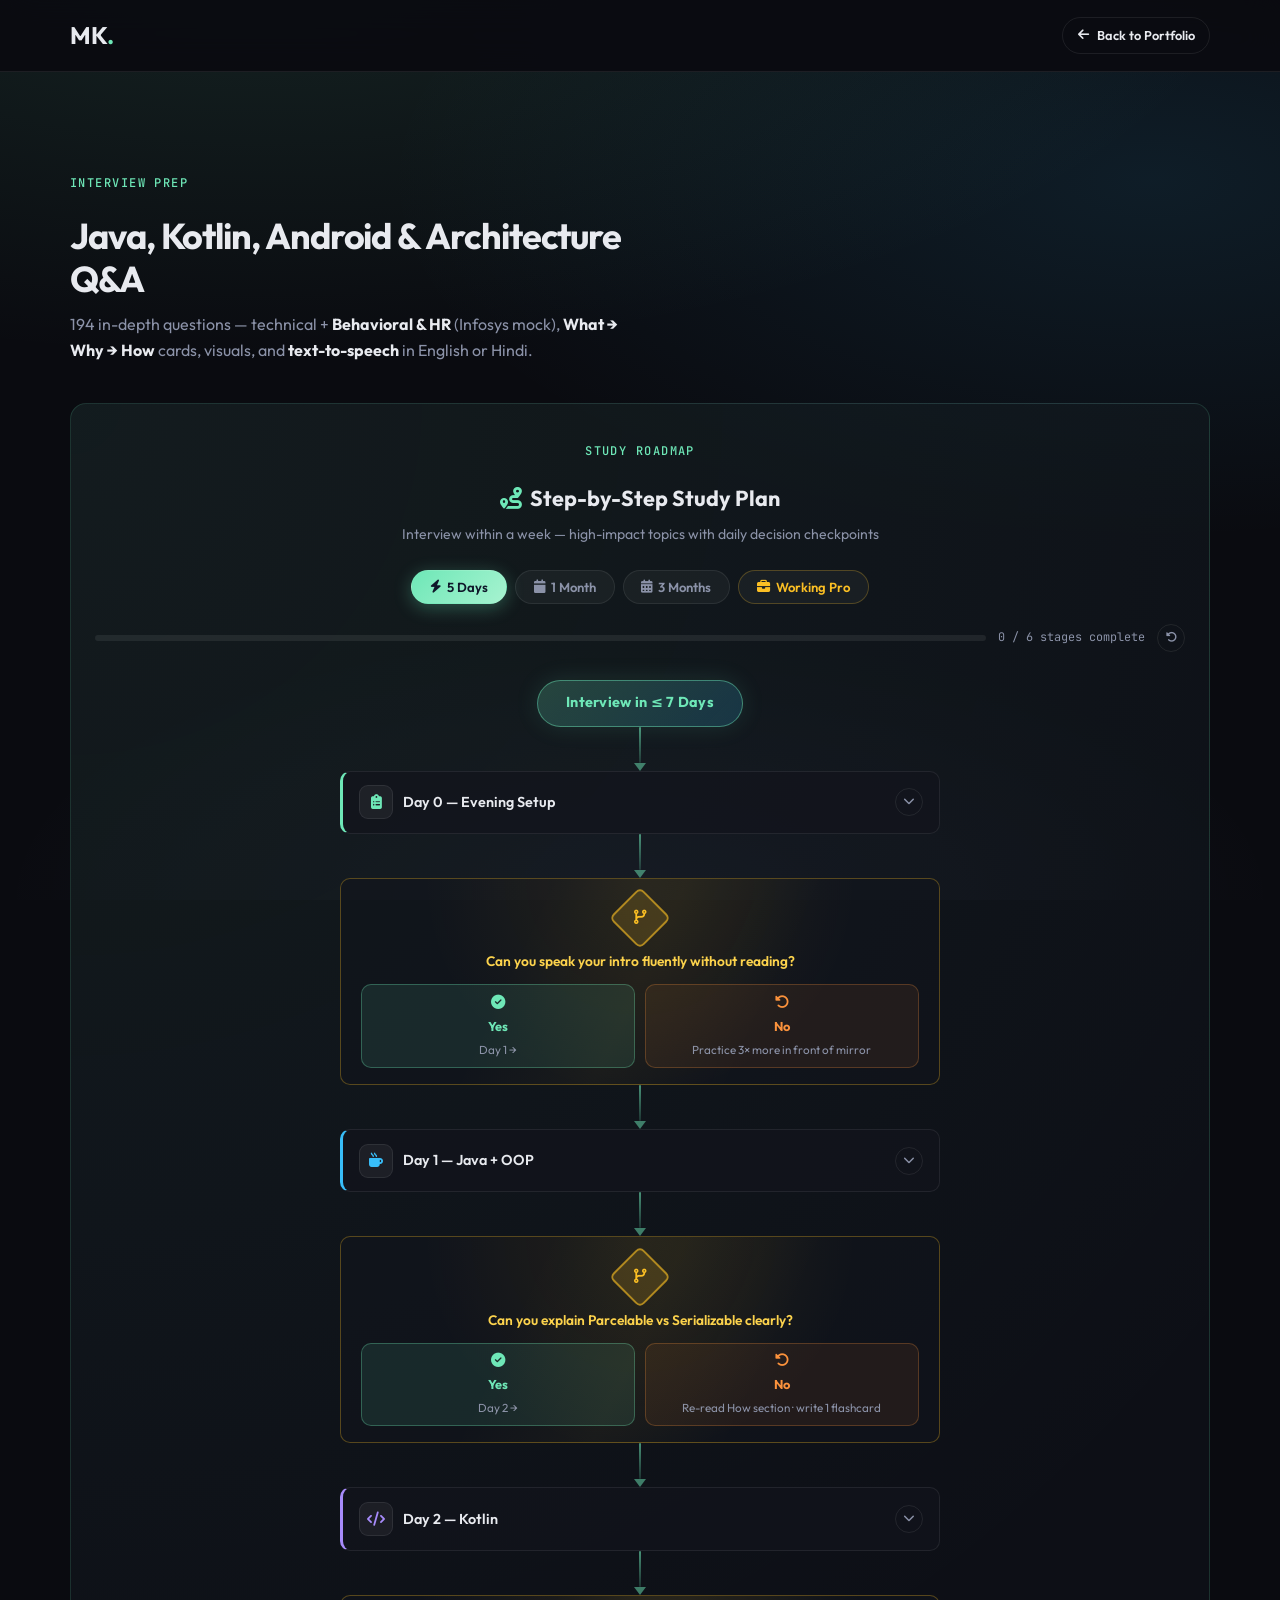
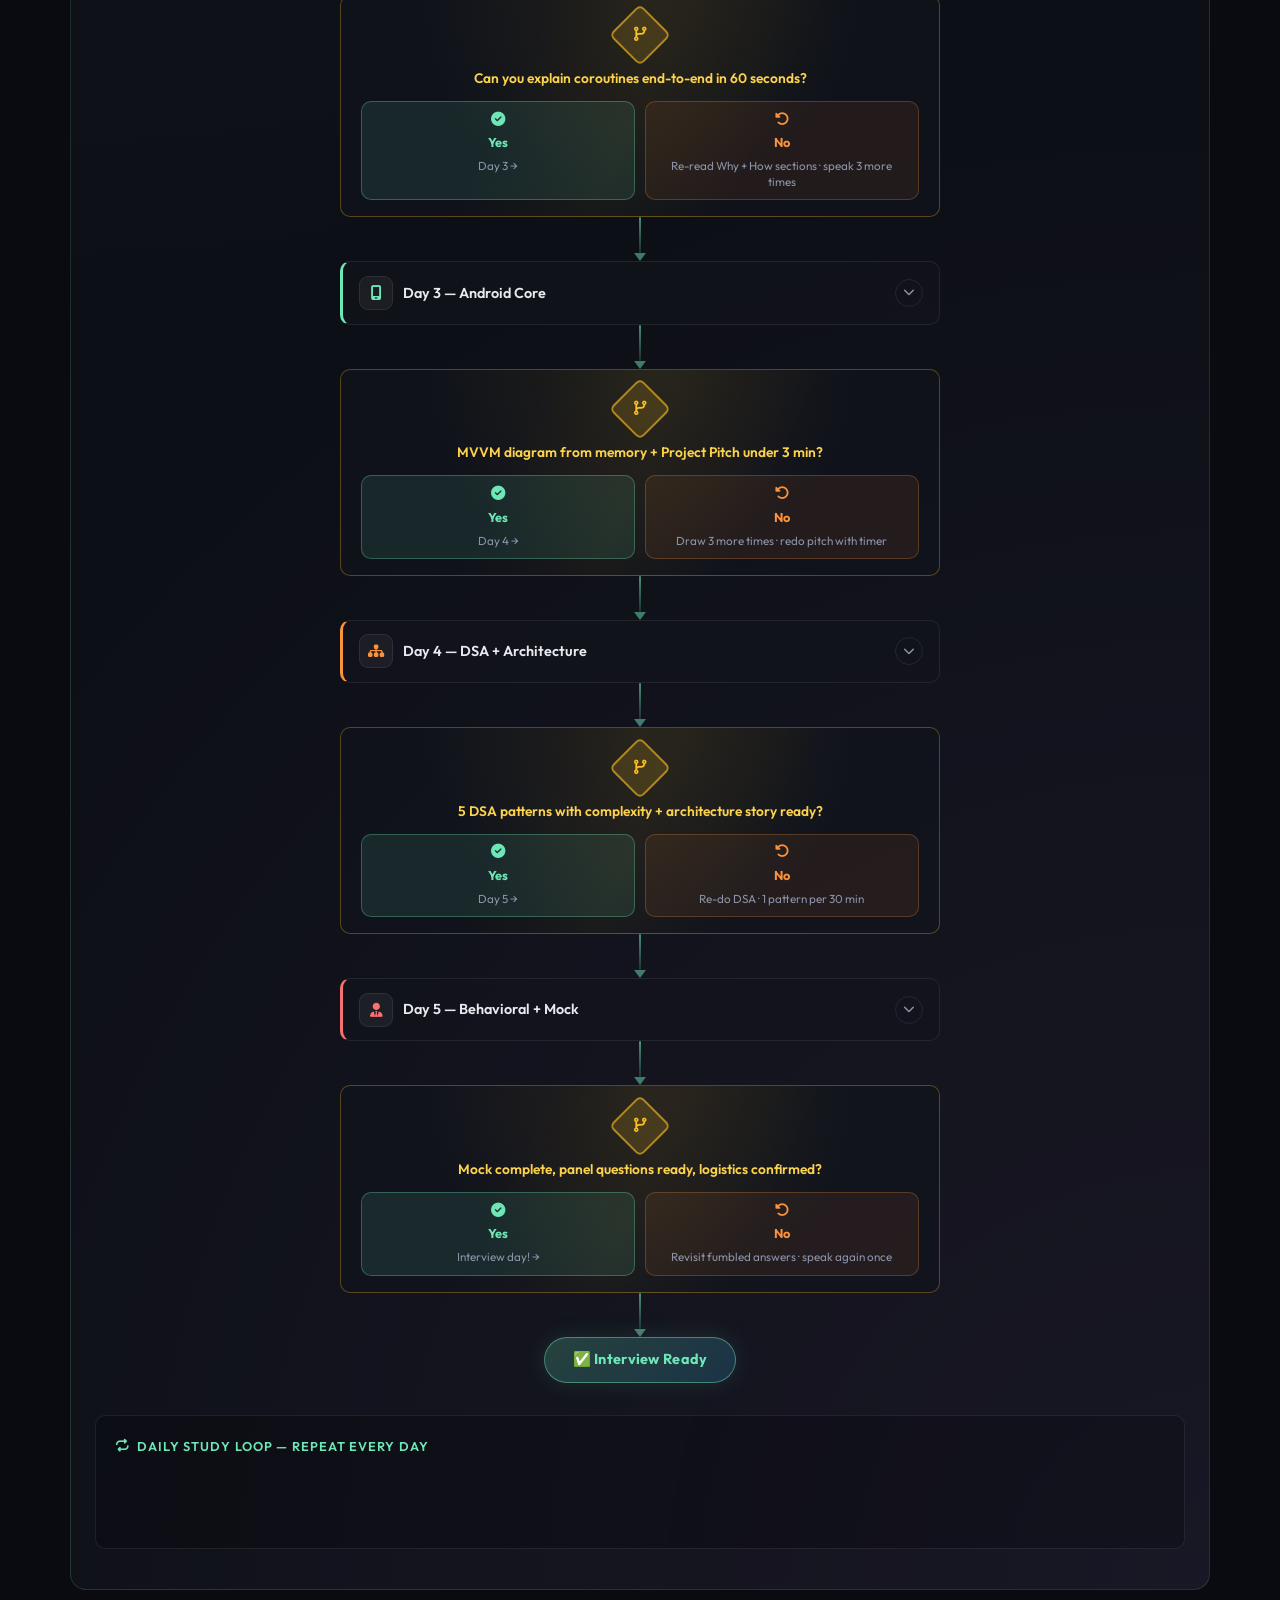
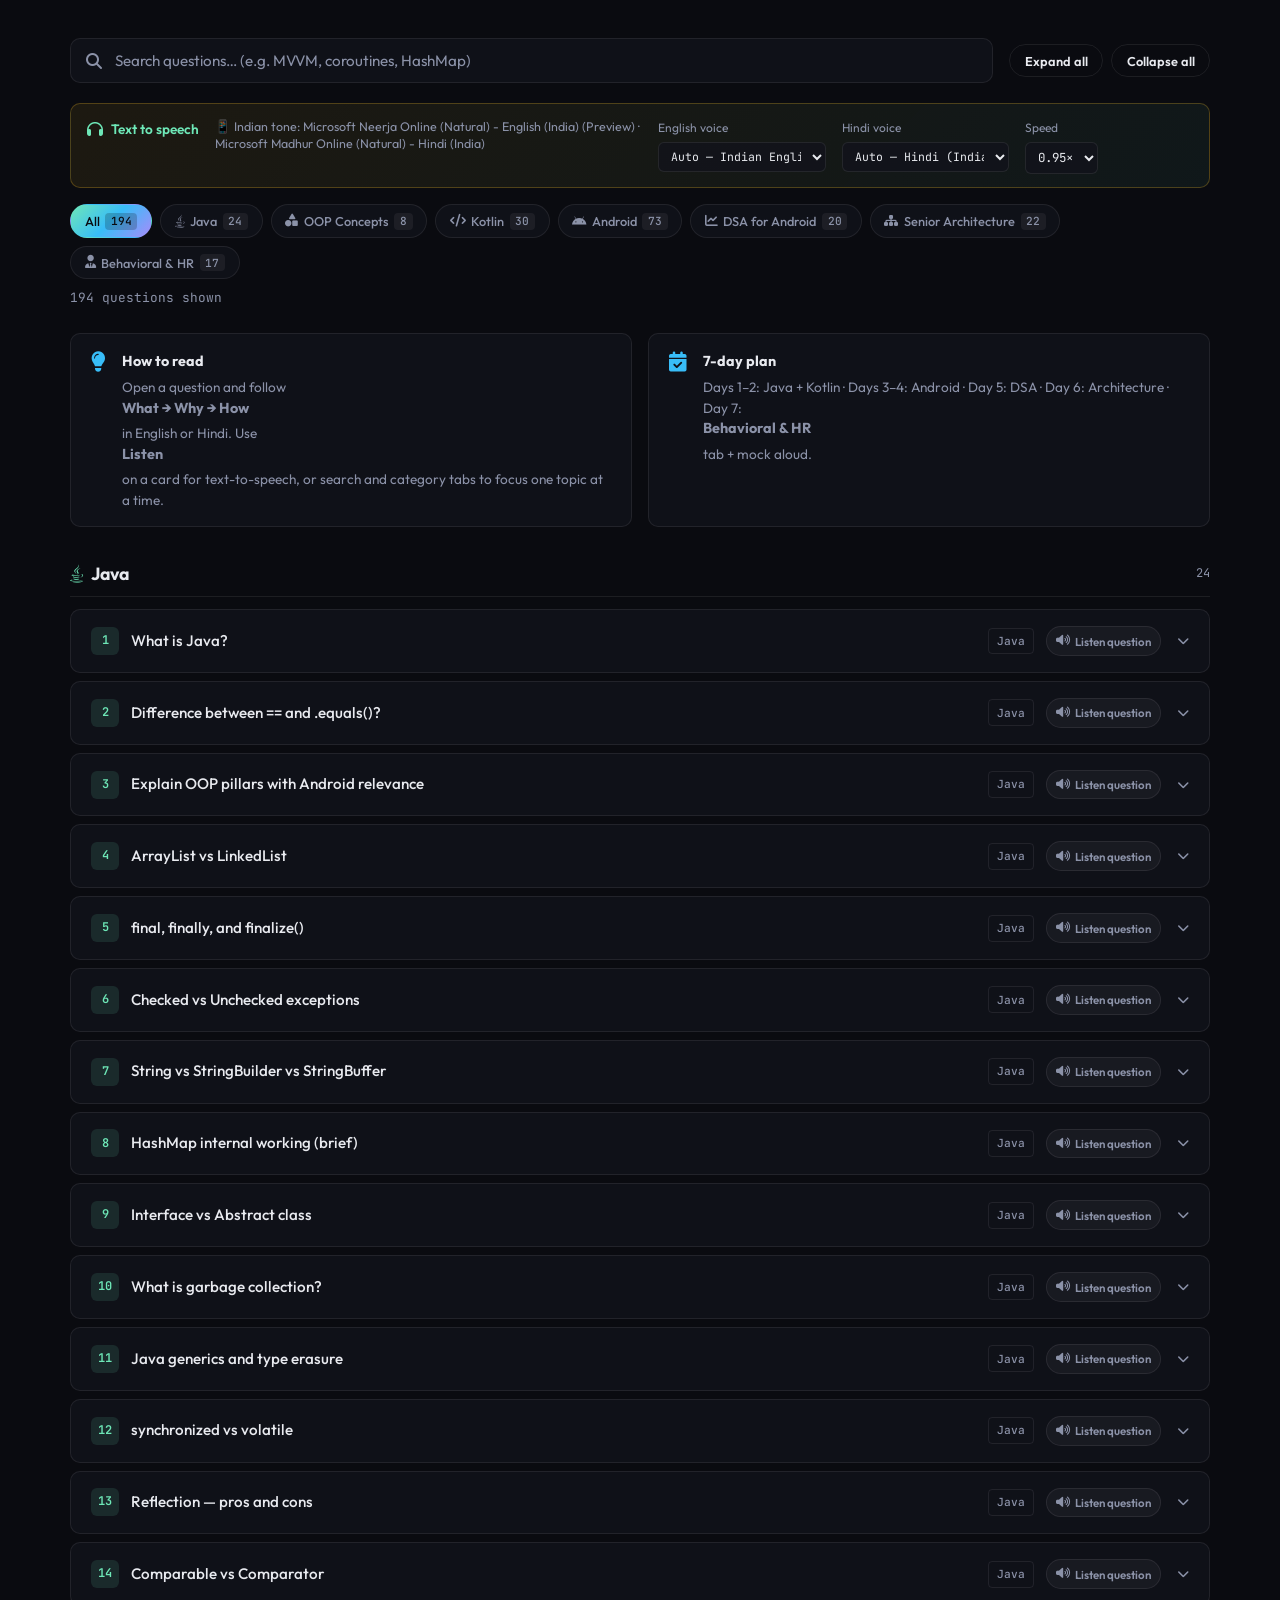
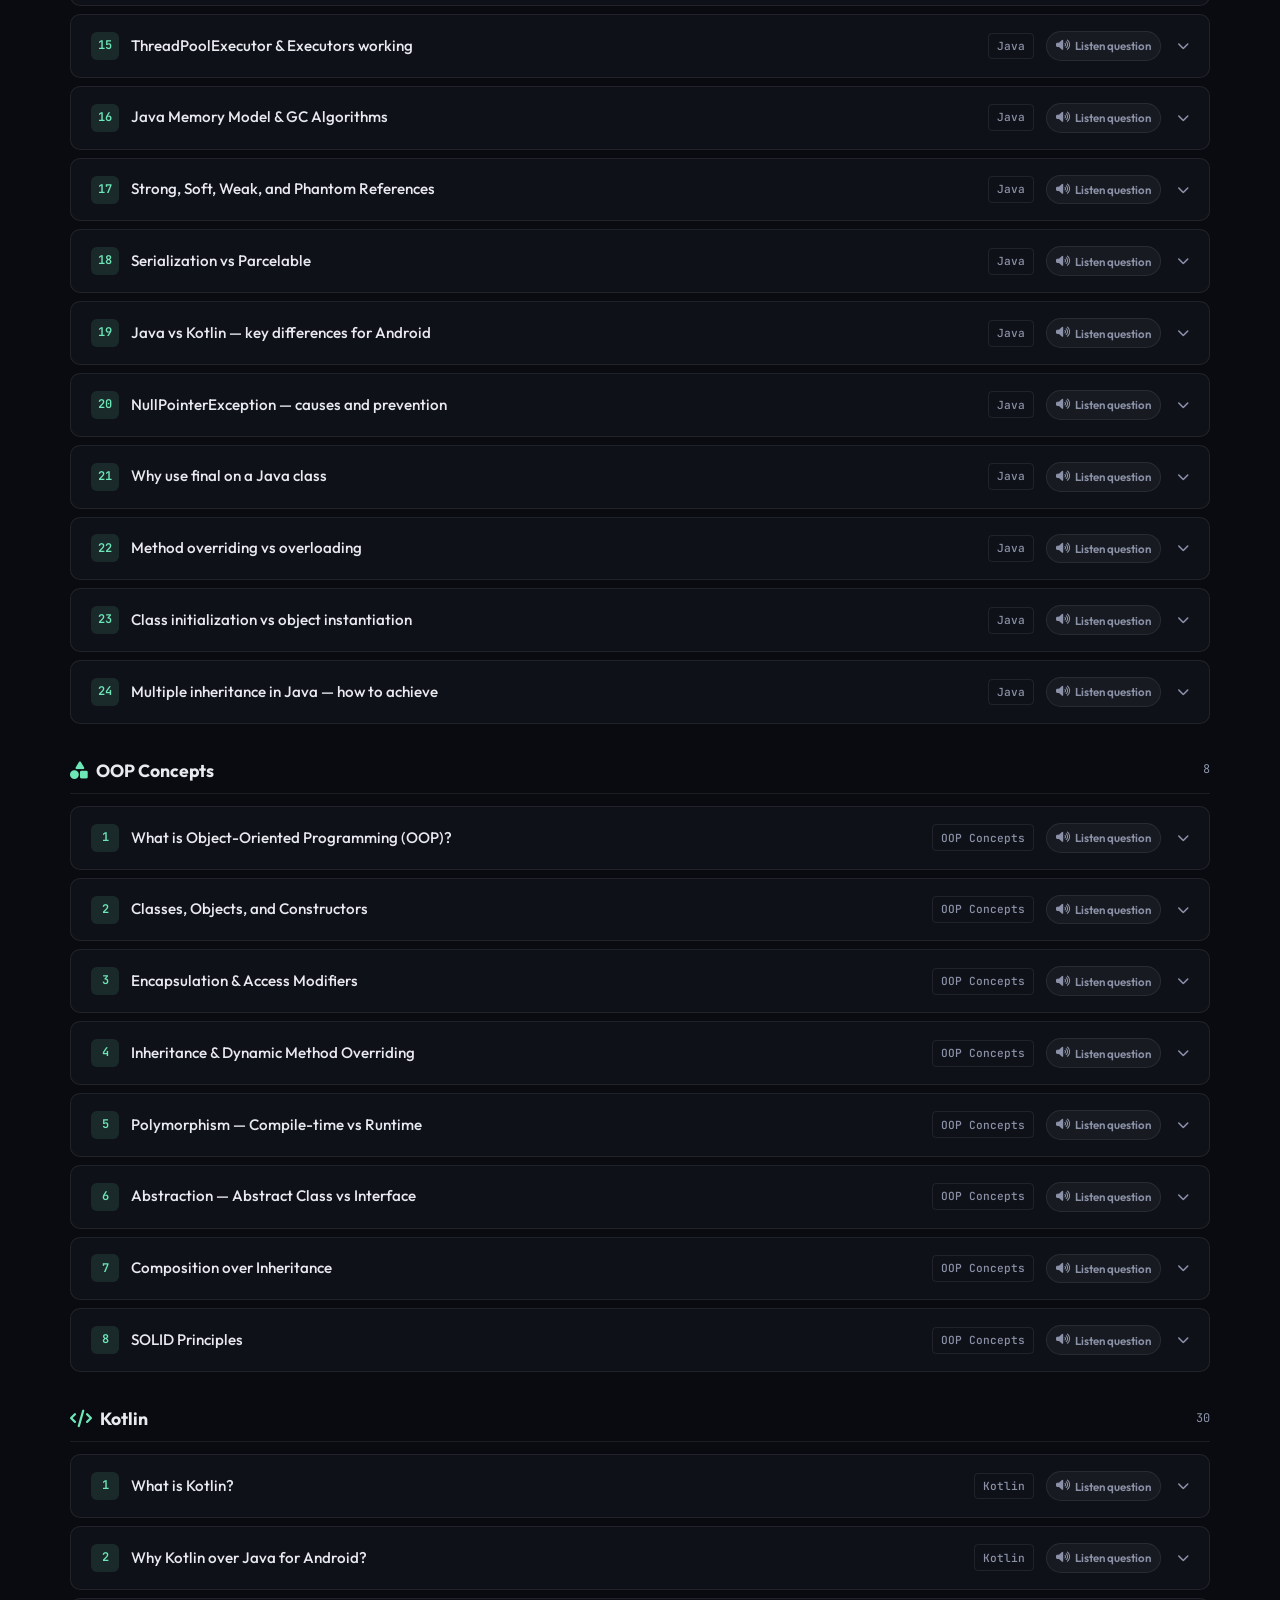
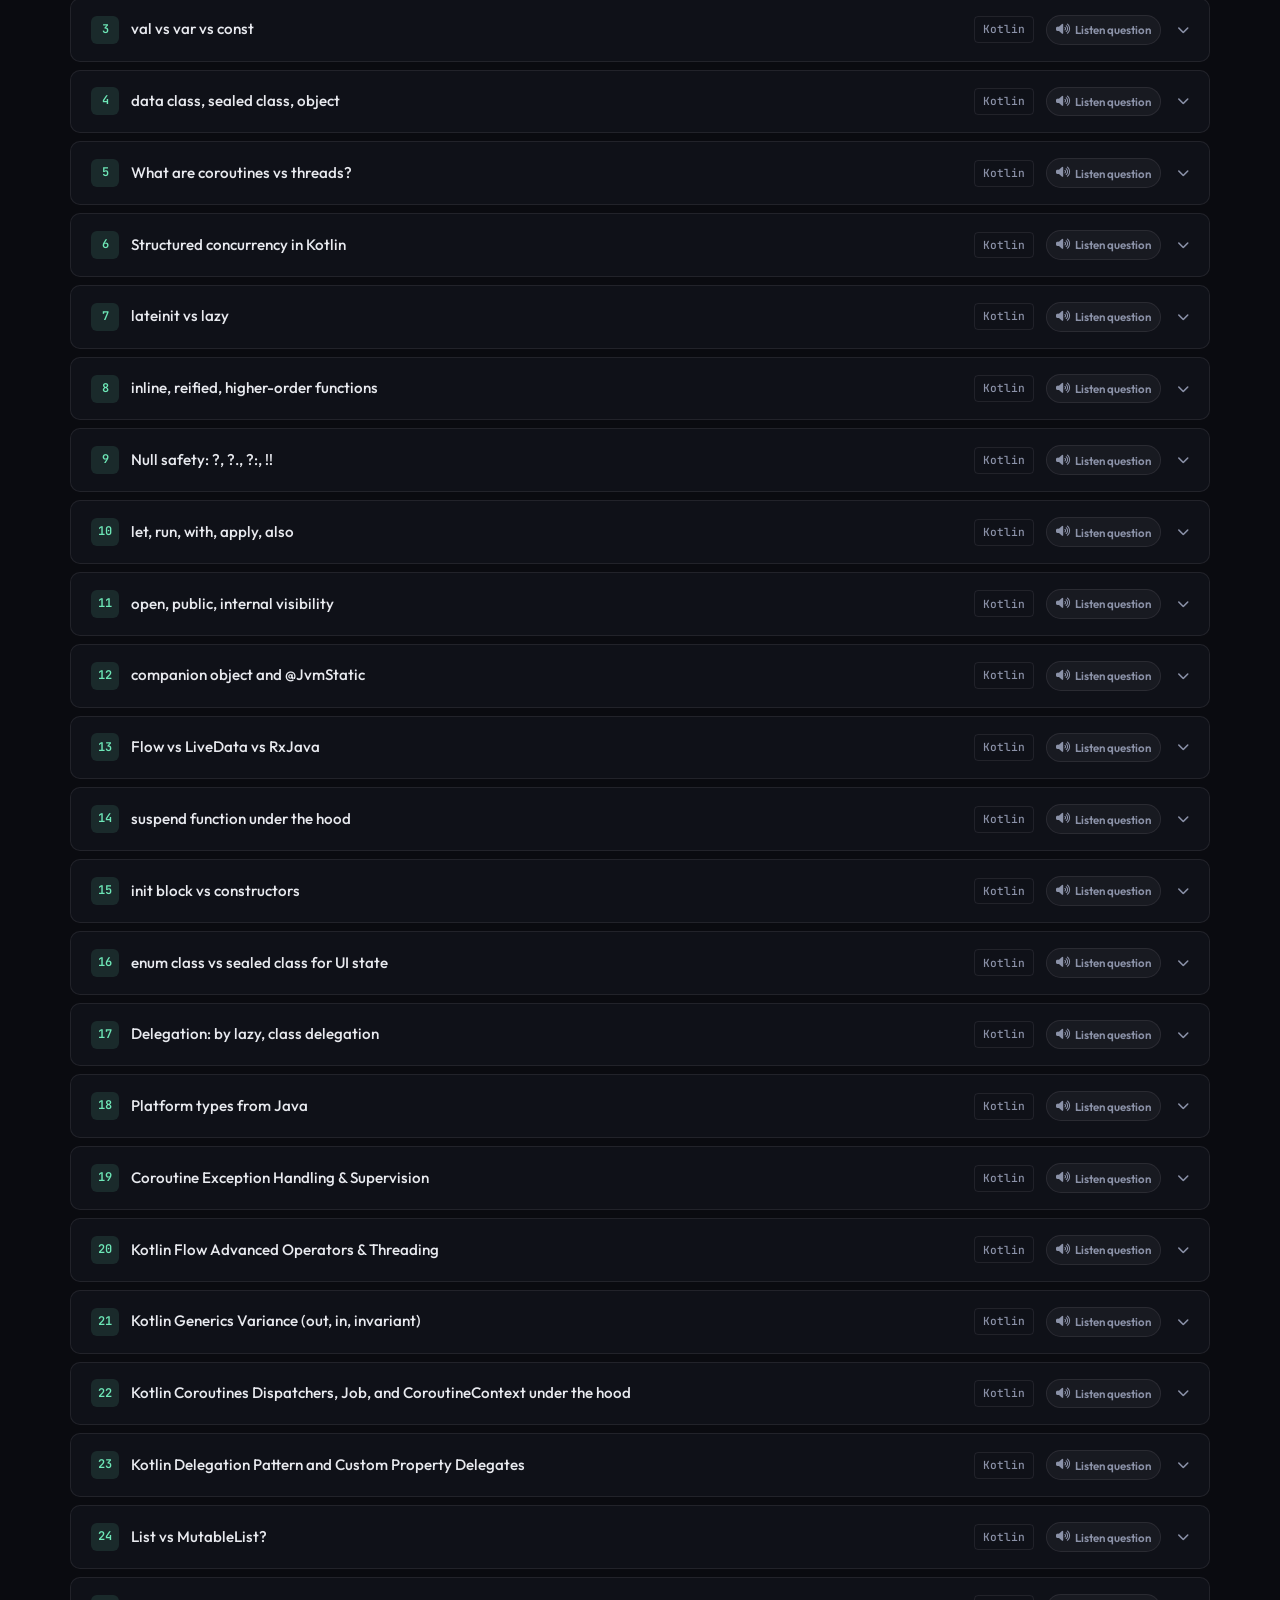
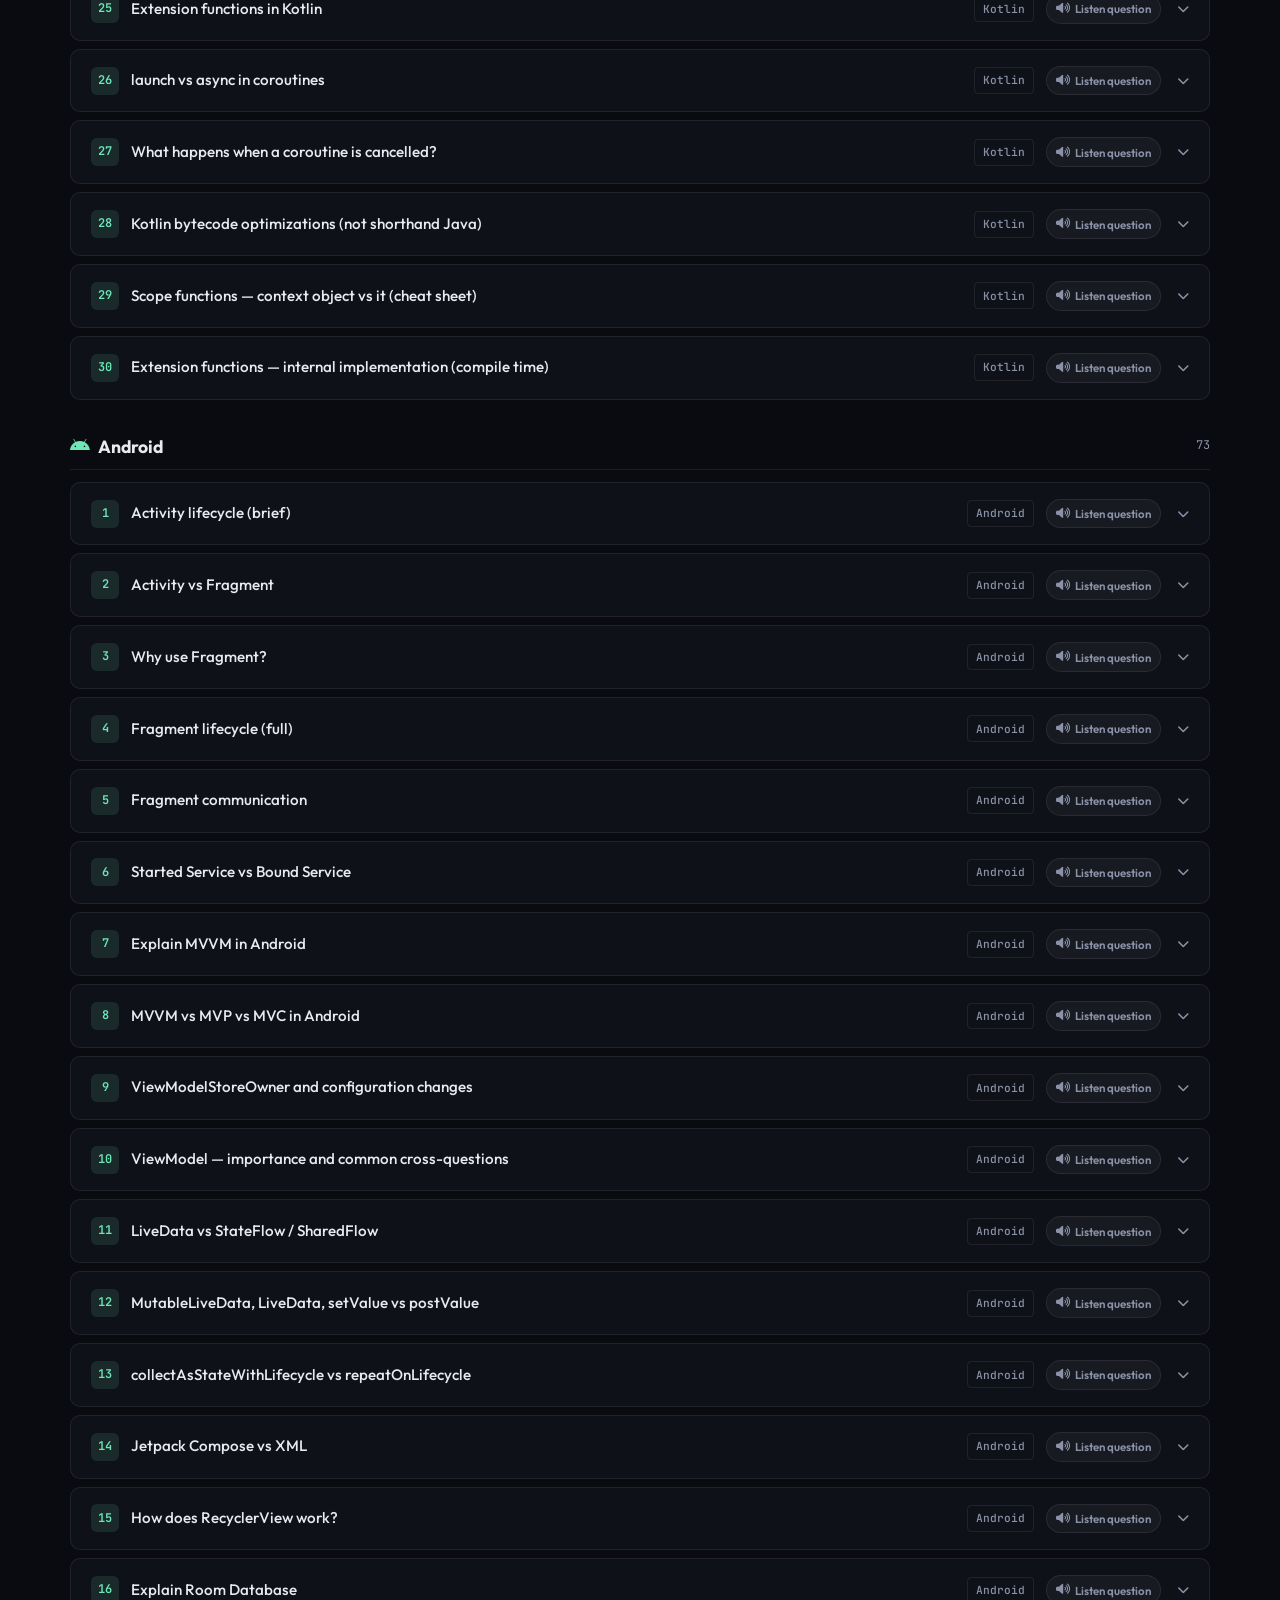
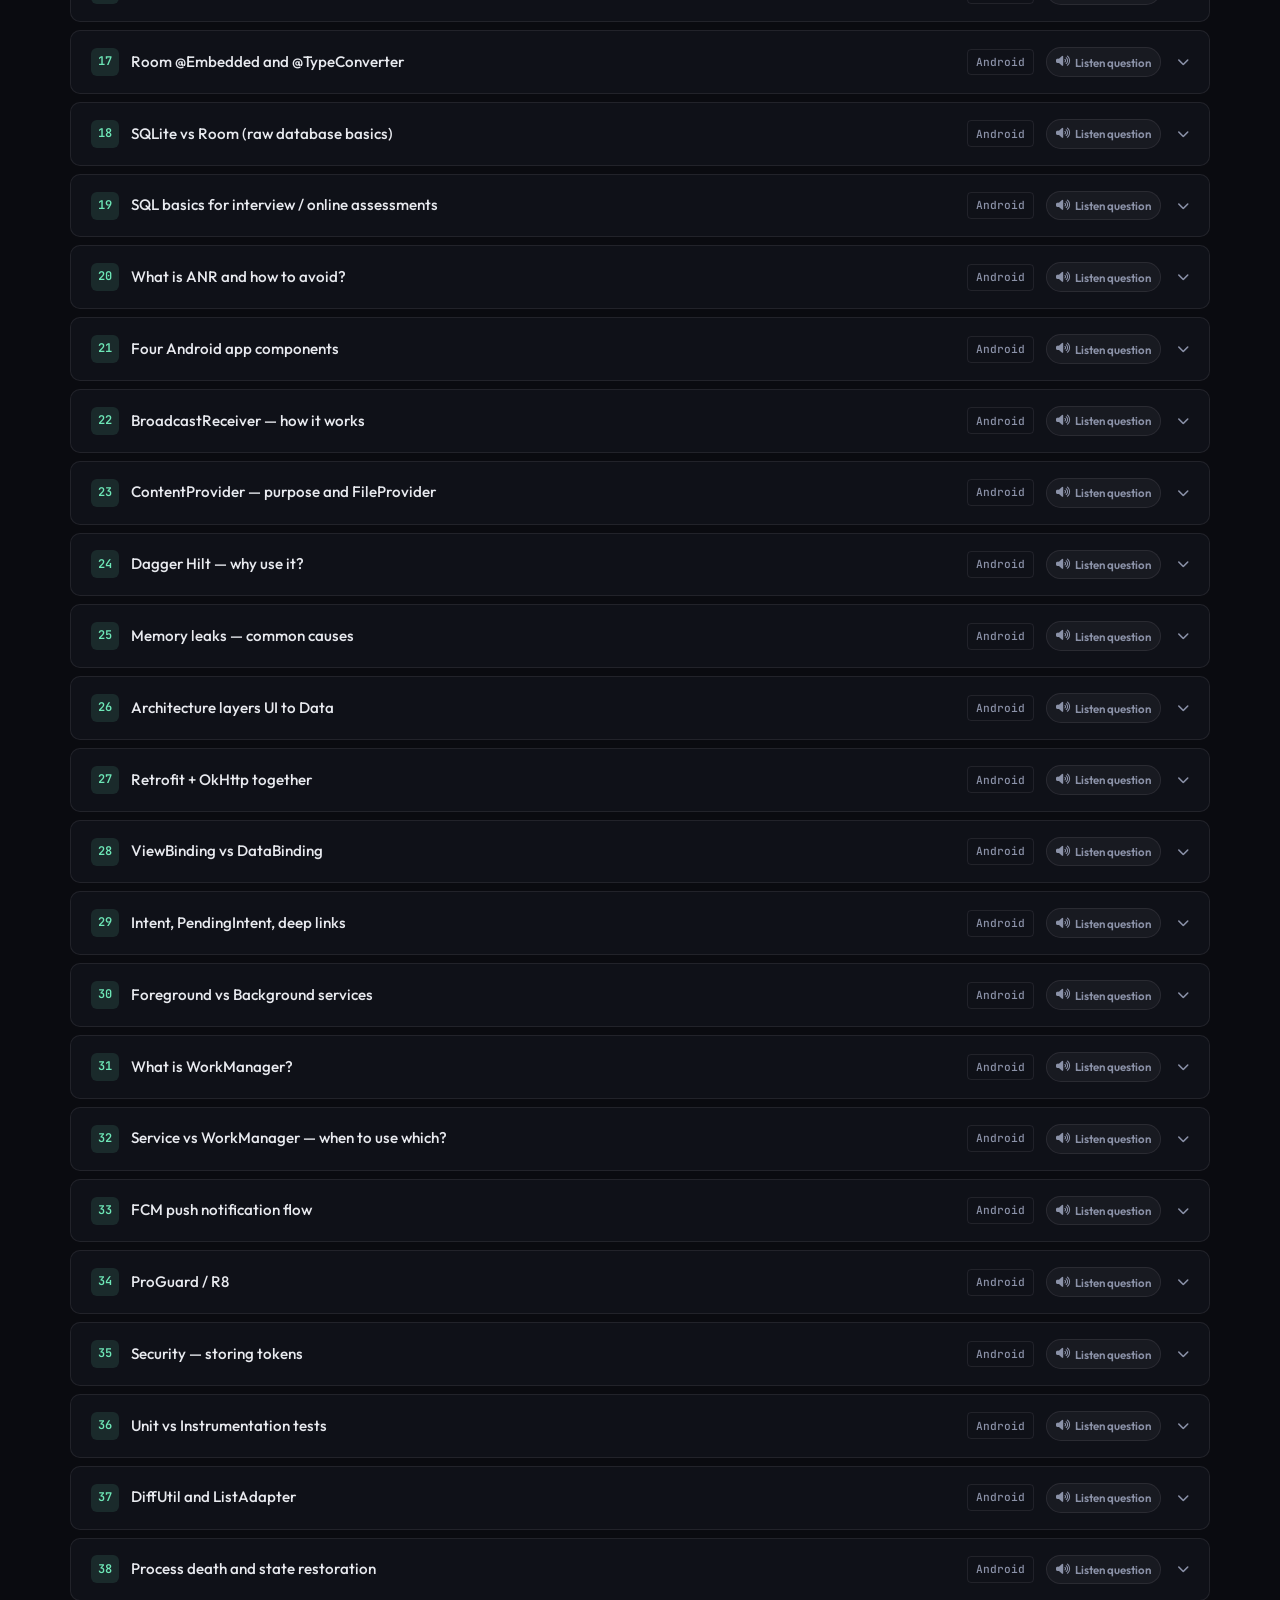
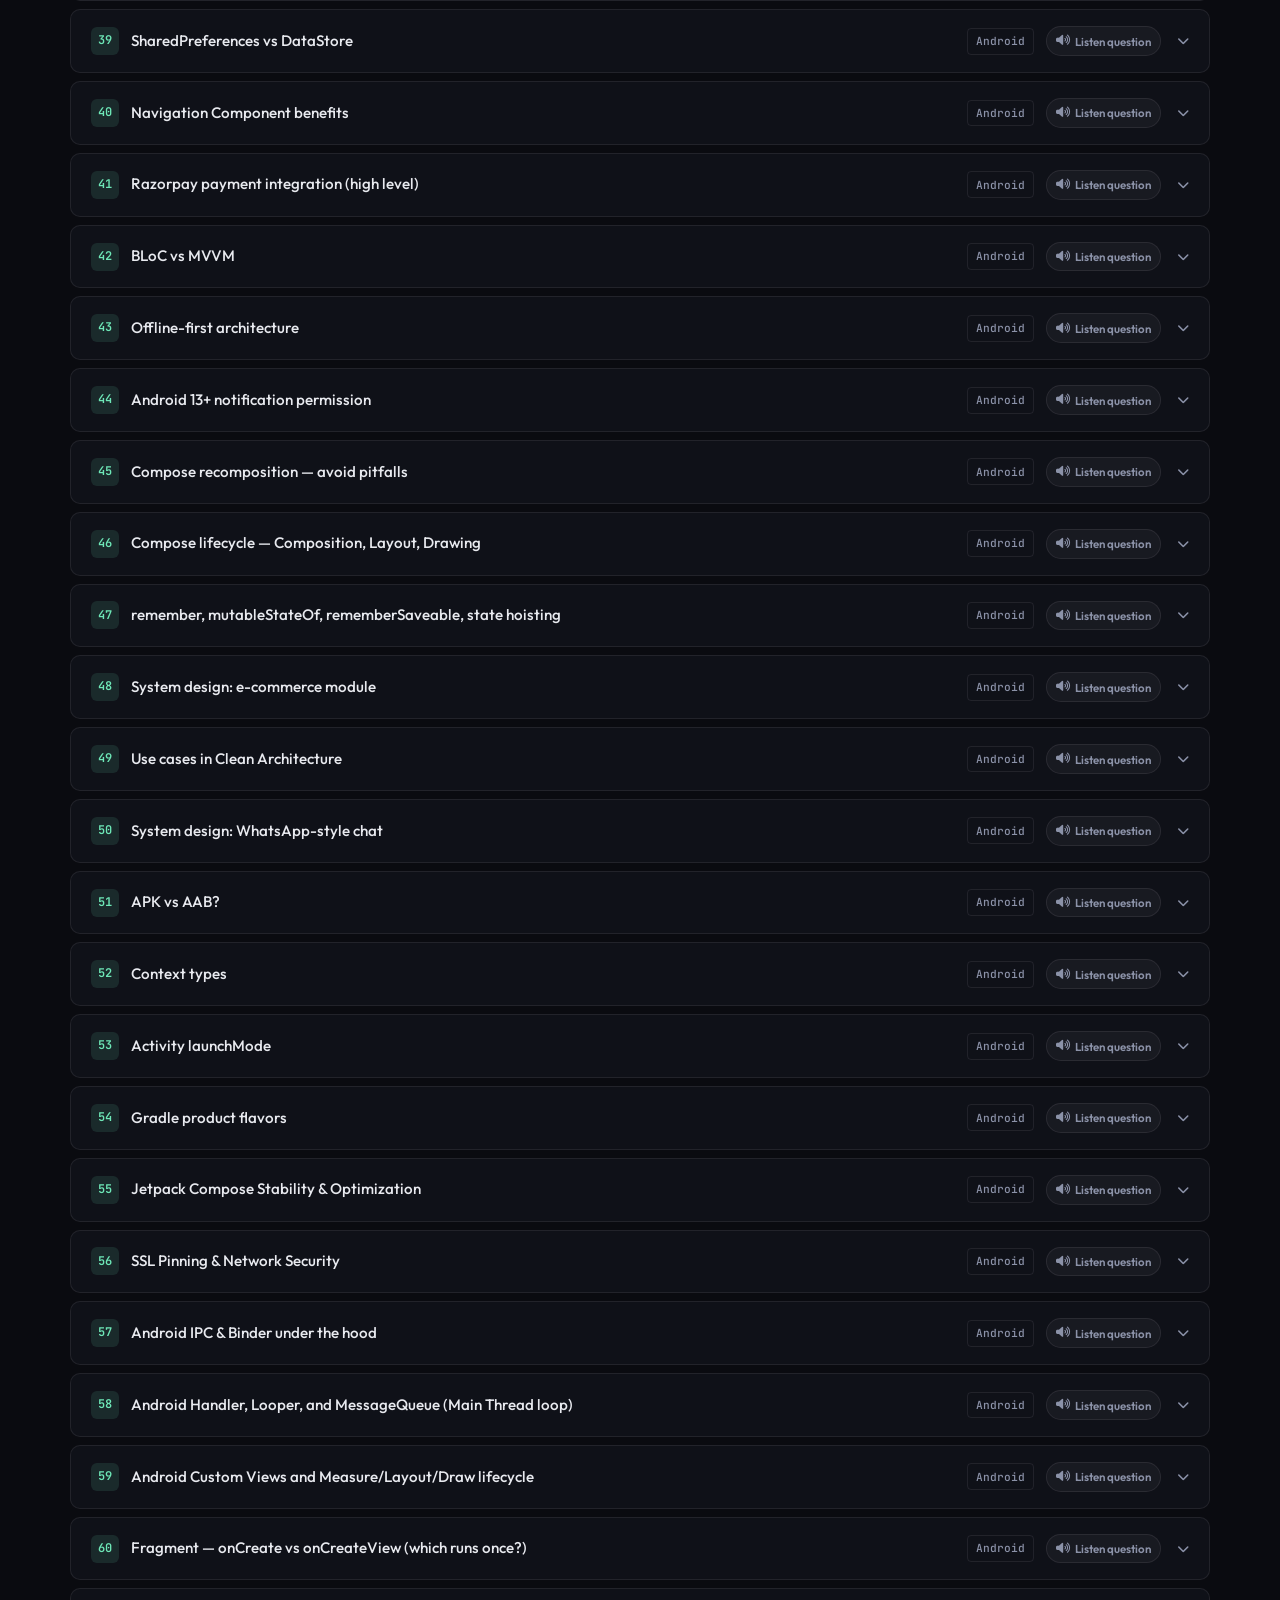
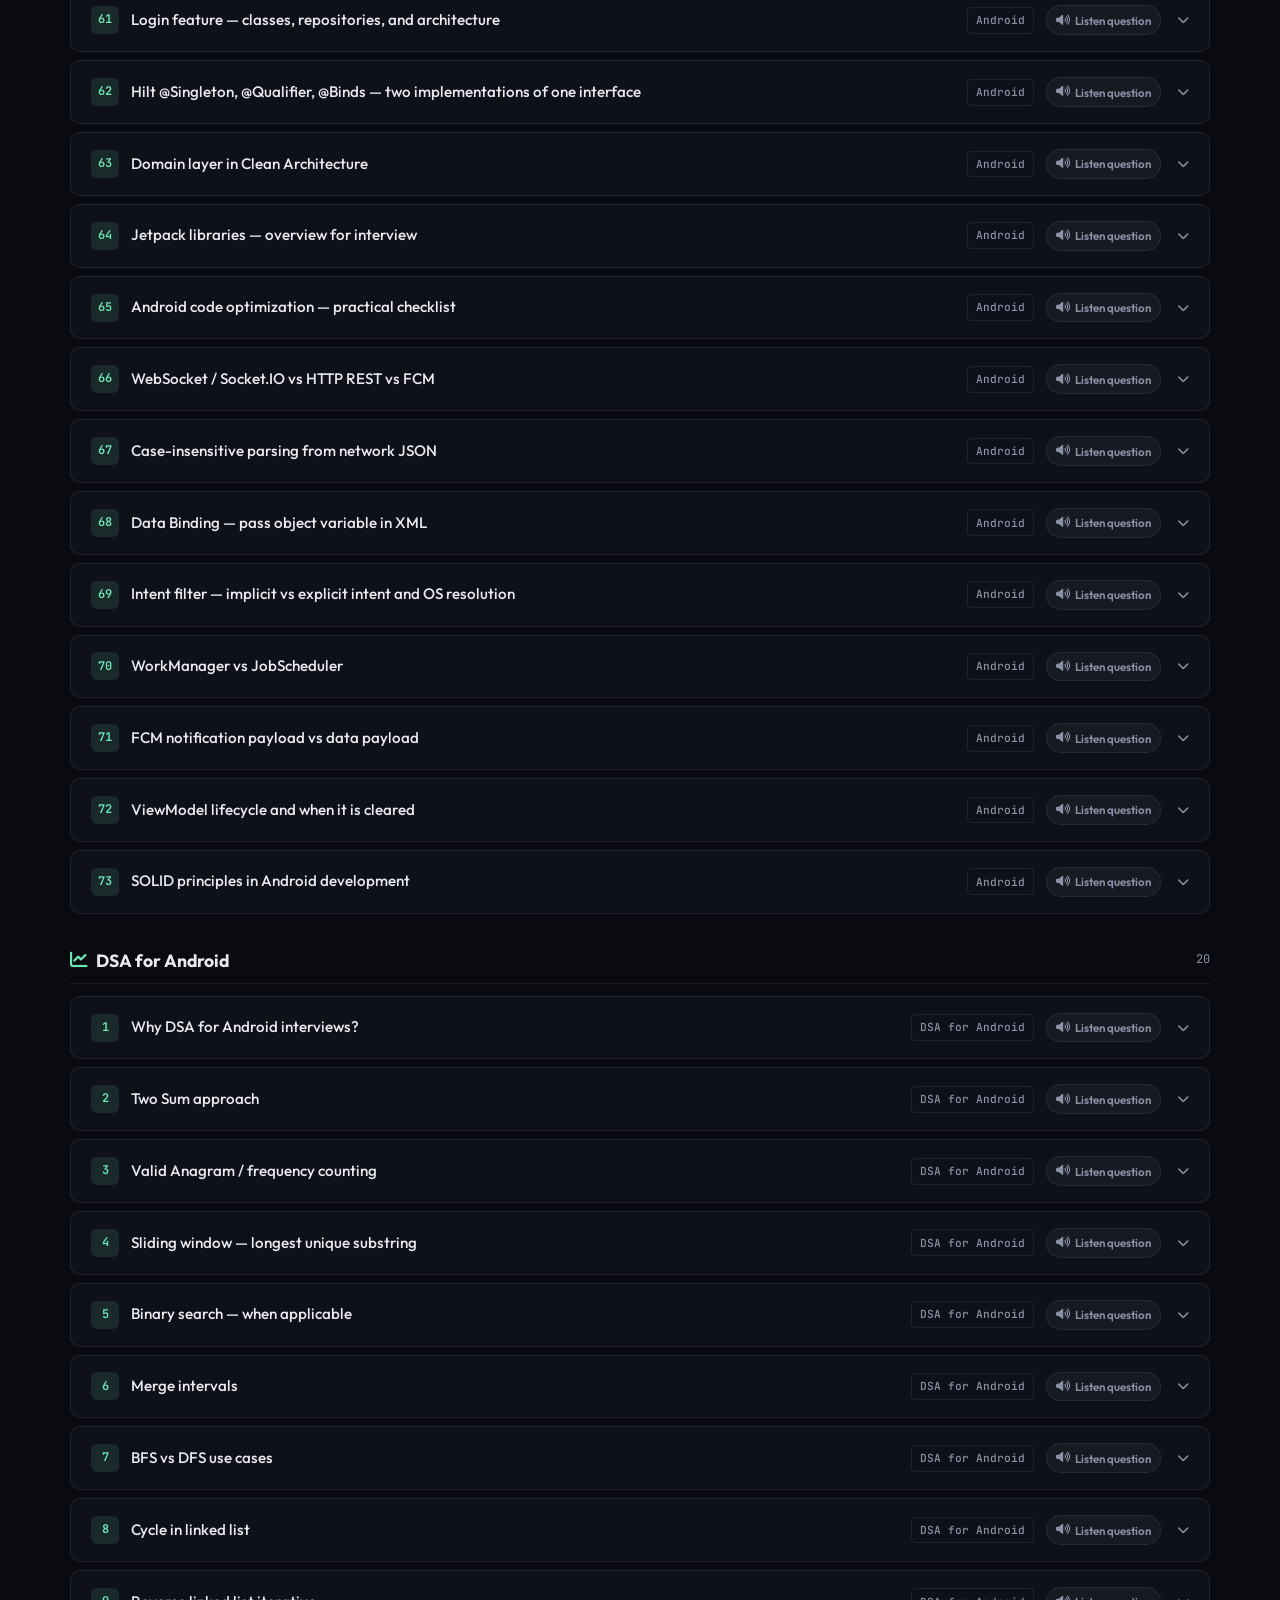
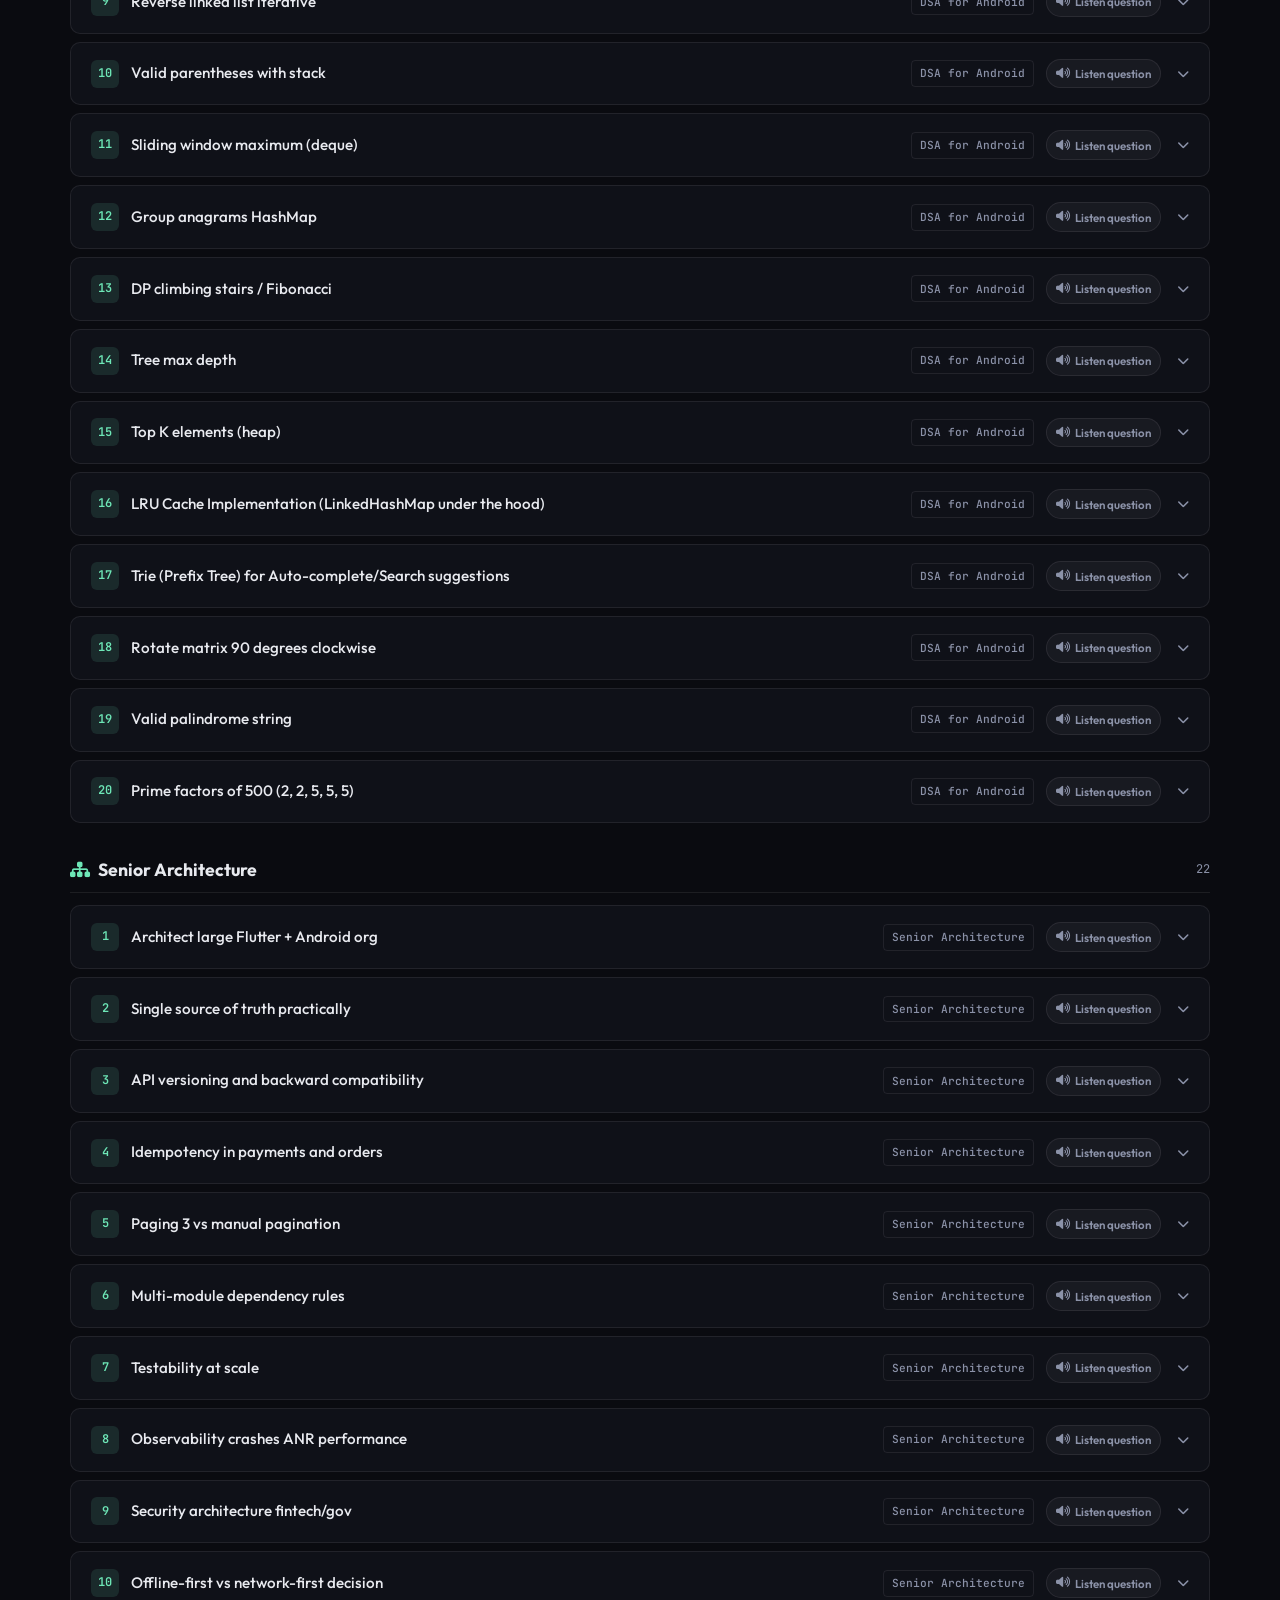
==== commit 6e1bb82c: "feat: add study plan flowchart and decision tree section to interview page" ====
--- a/interview.html
+++ b/interview.html
@@ -37,6 +37,57 @@
         <p class="section-desc">194 in-depth questions — technical + <strong>Behavioral &amp; HR</strong> (Infosys mock), <strong>What → Why → How</strong> cards, visuals, and <strong>text-to-speech</strong> in English or Hindi.</p>
       </div>
 
+            <!-- ═══════════════════════════════════════════════════
+           STUDY PLAN FLOWCHART + DECISION TREE
+           ═══════════════════════════════════════════════════ -->
+      <section class="spf-section reveal visible" id="studyPlanFlowchart" aria-label="Study plan flowchart">
+
+        <div class="spf-header-row">
+          <span class="section-tag">Study Roadmap</span>
+          <h2 class="spf-title"><i class="fa-solid fa-route"></i> Step-by-Step Study Plan</h2>
+          <p class="spf-subtitle" id="spfPlanDesc">Interview within a week — high-impact topics with daily decision checkpoints</p>
+        </div>
+
+        <!-- Plan tab switcher -->
+        <div class="spf-tabs" role="tablist" aria-label="Study plan duration">
+          <button class="spf-tab-btn active" data-plan="5day" role="tab" aria-selected="true">
+            <i class="fa-solid fa-bolt"></i> 5 Days
+          </button>
+          <button class="spf-tab-btn" data-plan="1month" role="tab" aria-selected="false">
+            <i class="fa-solid fa-calendar"></i> 1 Month
+          </button>
+          <button class="spf-tab-btn" data-plan="3month" role="tab" aria-selected="false">
+            <i class="fa-solid fa-calendar-days"></i> 3 Months
+          </button>
+          <button class="spf-tab-btn spf-tab-btn--working" data-plan="working" role="tab" aria-selected="false">
+            <i class="fa-solid fa-briefcase"></i> Working Pro
+          </button>
+        </div>
+
+        <!-- Progress bar -->
+        <div class="spf-progress-row">
+          <div class="spf-progress-track" role="progressbar" aria-valuemin="0" aria-valuemax="100">
+            <div class="spf-progress-fill" id="spfProgressFill"></div>
+          </div>
+          <span class="spf-progress-label" id="spfProgressLabel">0 / 0 stages complete</span>
+          <button class="spf-reset-btn" id="spfResetBtn" title="Reset progress for this plan">
+            <i class="fa-solid fa-rotate-left"></i>
+          </button>
+        </div>
+
+        <!-- Flowchart canvas (rendered by JS) -->
+        <div class="spf-flowchart" id="spfFlowchart" aria-live="polite"></div>
+
+        <!-- Daily loop strip -->
+        <div class="spf-daily-wrap">
+          <p class="spf-daily-title"><i class="fa-solid fa-repeat"></i> Daily study loop — repeat every day</p>
+          <div class="spf-daily-loop" id="spfDailyLoop"></div>
+        </div>
+
+      </section>
+      <!-- ═══════════════════════════════════════════════════ -->
+
+
       <div class="interview-toolbar reveal visible">
         <div class="interview-search-wrap">
           <i class="fa-solid fa-magnifying-glass" aria-hidden="true"></i>
@@ -91,56 +142,6 @@
         <div class="interview-tabs" id="interviewTabs" role="tablist" aria-label="Question categories"></div>
         <p class="interview-count" id="interviewCount" aria-live="polite"></p>
       </div>
-
-      <!-- ═══════════════════════════════════════════════════
-           STUDY PLAN FLOWCHART + DECISION TREE
-           ═══════════════════════════════════════════════════ -->
-      <section class="spf-section reveal visible" id="studyPlanFlowchart" aria-label="Study plan flowchart">
-
-        <div class="spf-header-row">
-          <span class="section-tag">Study Roadmap</span>
-          <h2 class="spf-title"><i class="fa-solid fa-route"></i> Step-by-Step Study Plan</h2>
-          <p class="spf-subtitle" id="spfPlanDesc">Interview within a week — high-impact topics with daily decision checkpoints</p>
-        </div>
-
-        <!-- Plan tab switcher -->
-        <div class="spf-tabs" role="tablist" aria-label="Study plan duration">
-          <button class="spf-tab-btn active" data-plan="5day" role="tab" aria-selected="true">
-            <i class="fa-solid fa-bolt"></i> 5 Days
-          </button>
-          <button class="spf-tab-btn" data-plan="1month" role="tab" aria-selected="false">
-            <i class="fa-solid fa-calendar"></i> 1 Month
-          </button>
-          <button class="spf-tab-btn" data-plan="3month" role="tab" aria-selected="false">
-            <i class="fa-solid fa-calendar-days"></i> 3 Months
-          </button>
-          <button class="spf-tab-btn spf-tab-btn--working" data-plan="working" role="tab" aria-selected="false">
-            <i class="fa-solid fa-briefcase"></i> Working Pro
-          </button>
-        </div>
-
-        <!-- Progress bar -->
-        <div class="spf-progress-row">
-          <div class="spf-progress-track" role="progressbar" aria-valuemin="0" aria-valuemax="100">
-            <div class="spf-progress-fill" id="spfProgressFill"></div>
-          </div>
-          <span class="spf-progress-label" id="spfProgressLabel">0 / 0 stages complete</span>
-          <button class="spf-reset-btn" id="spfResetBtn" title="Reset progress for this plan">
-            <i class="fa-solid fa-rotate-left"></i>
-          </button>
-        </div>
-
-        <!-- Flowchart canvas (rendered by JS) -->
-        <div class="spf-flowchart" id="spfFlowchart" aria-live="polite"></div>
-
-        <!-- Daily loop strip -->
-        <div class="spf-daily-wrap">
-          <p class="spf-daily-title"><i class="fa-solid fa-repeat"></i> Daily study loop — repeat every day</p>
-          <div class="spf-daily-loop" id="spfDailyLoop"></div>
-        </div>
-
-      </section>
-      <!-- ═══════════════════════════════════════════════════ -->
 
       <div class="interview-prep-note reveal visible">
         <div class="prep-card">
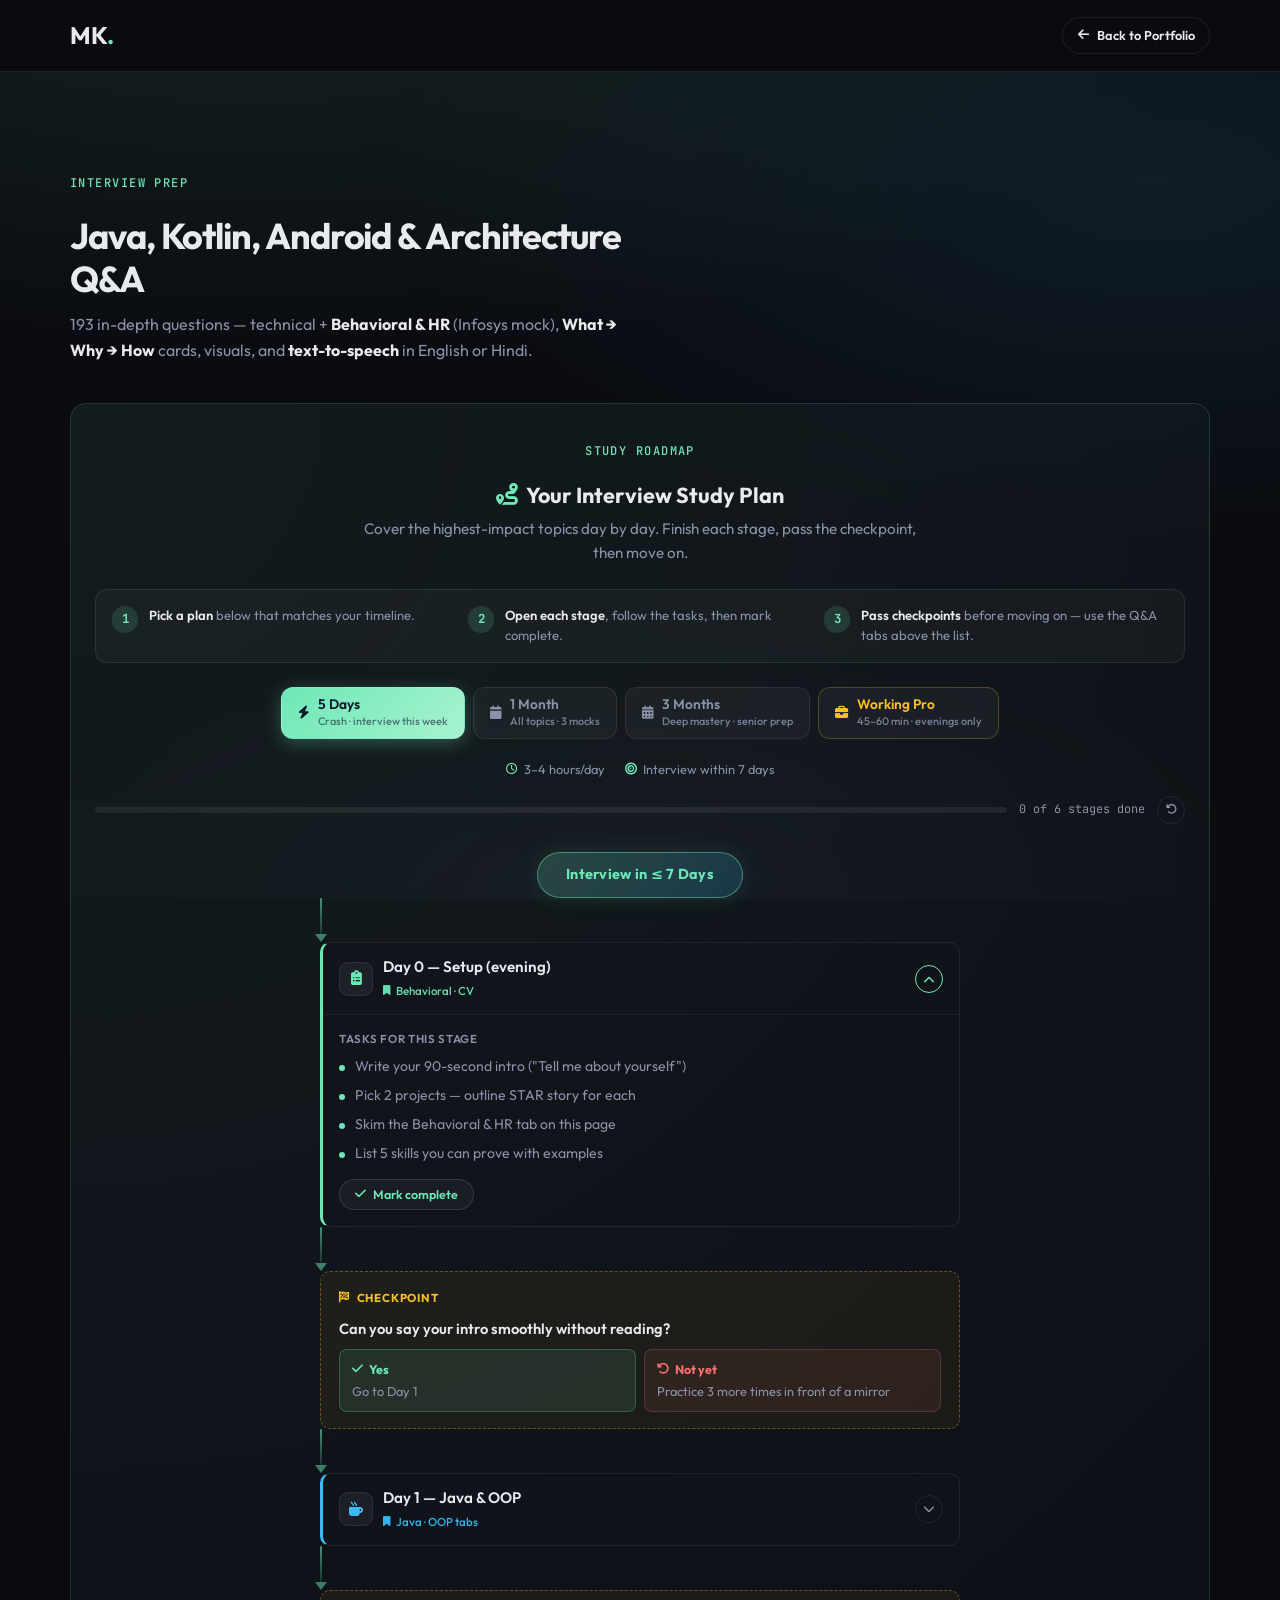
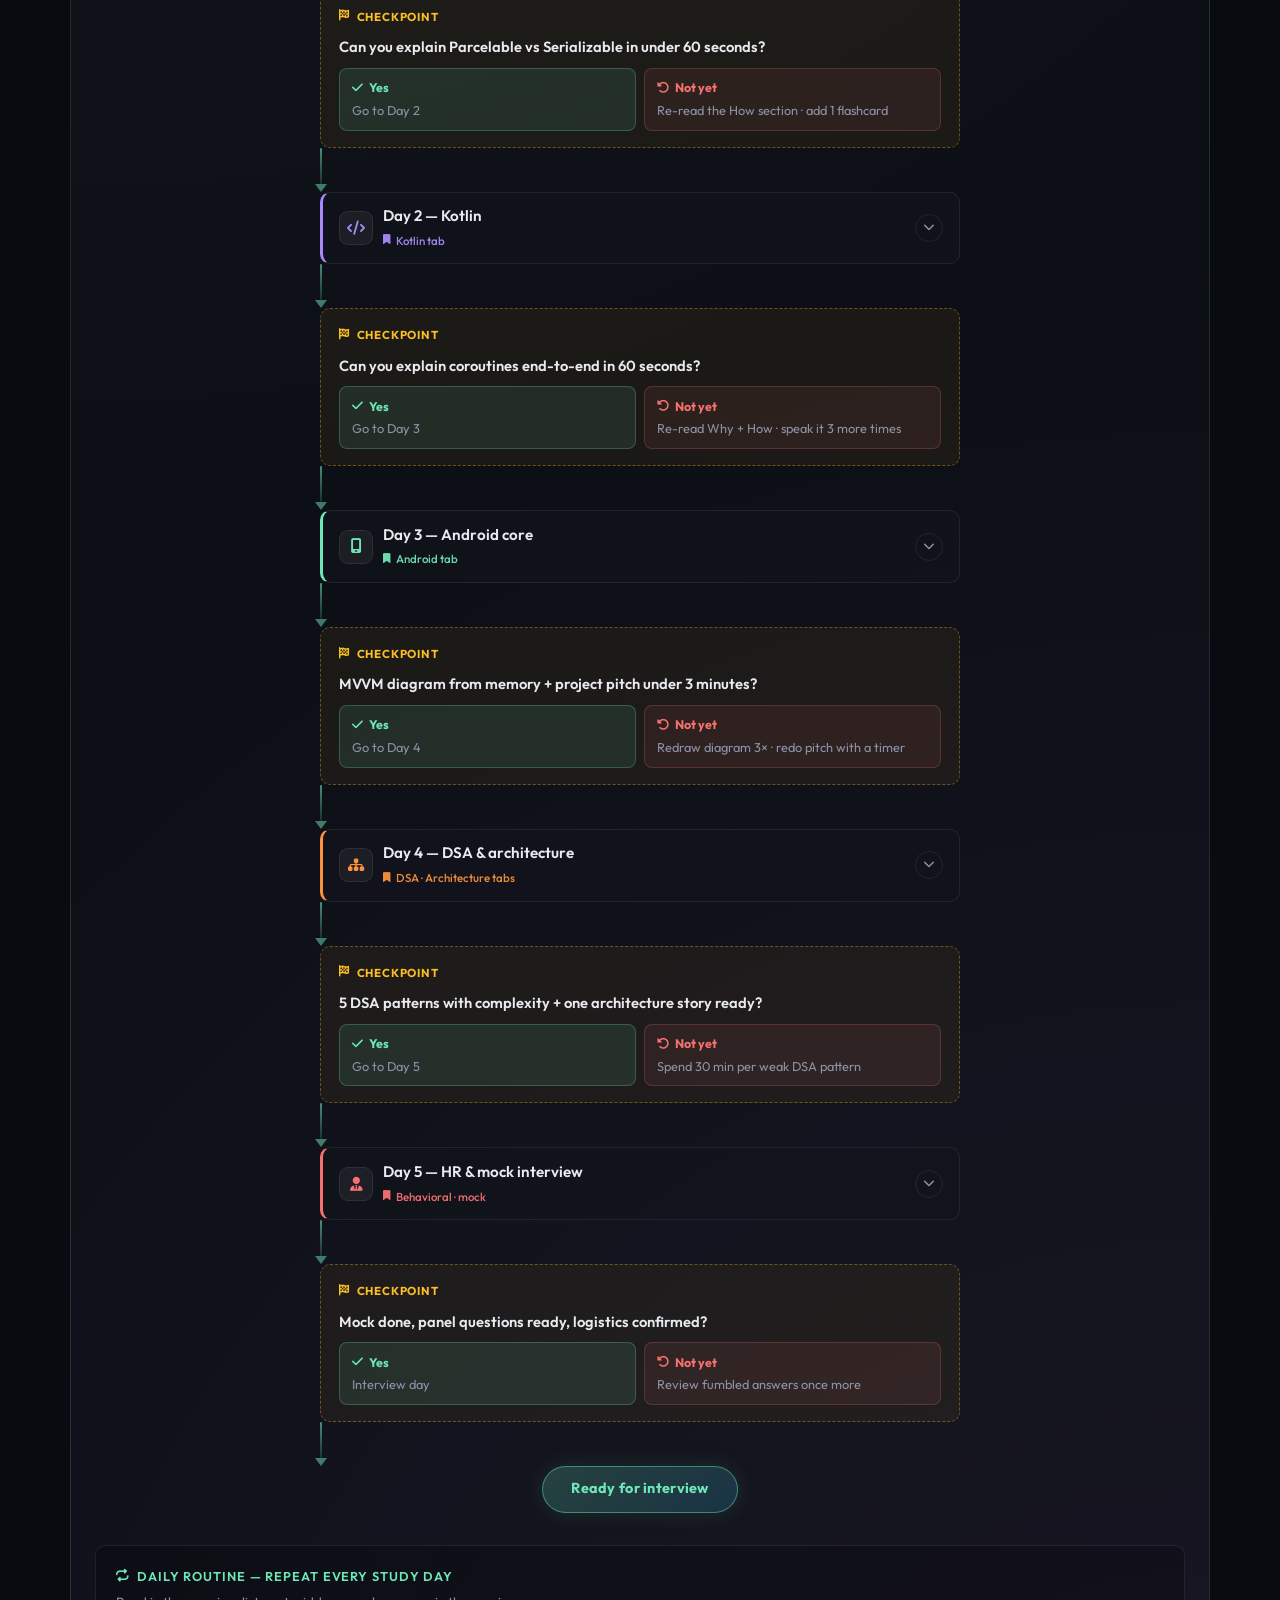
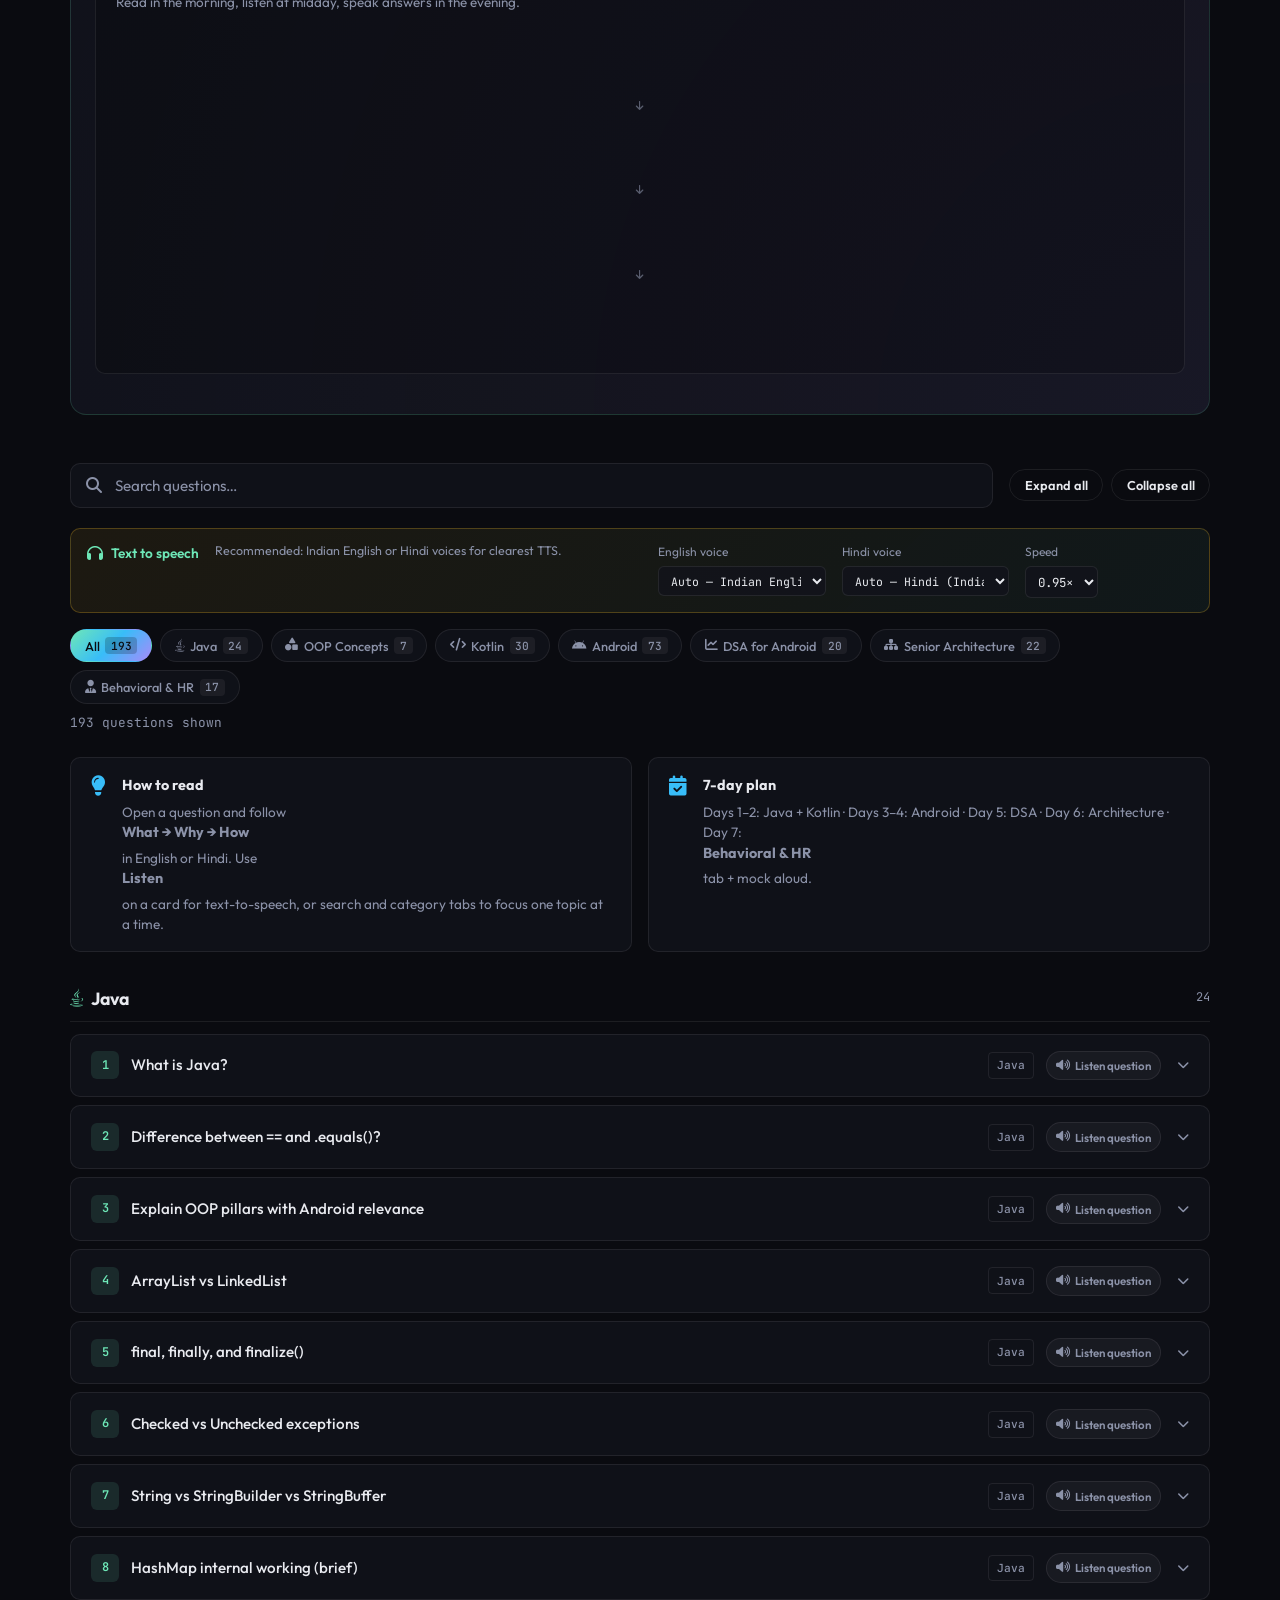
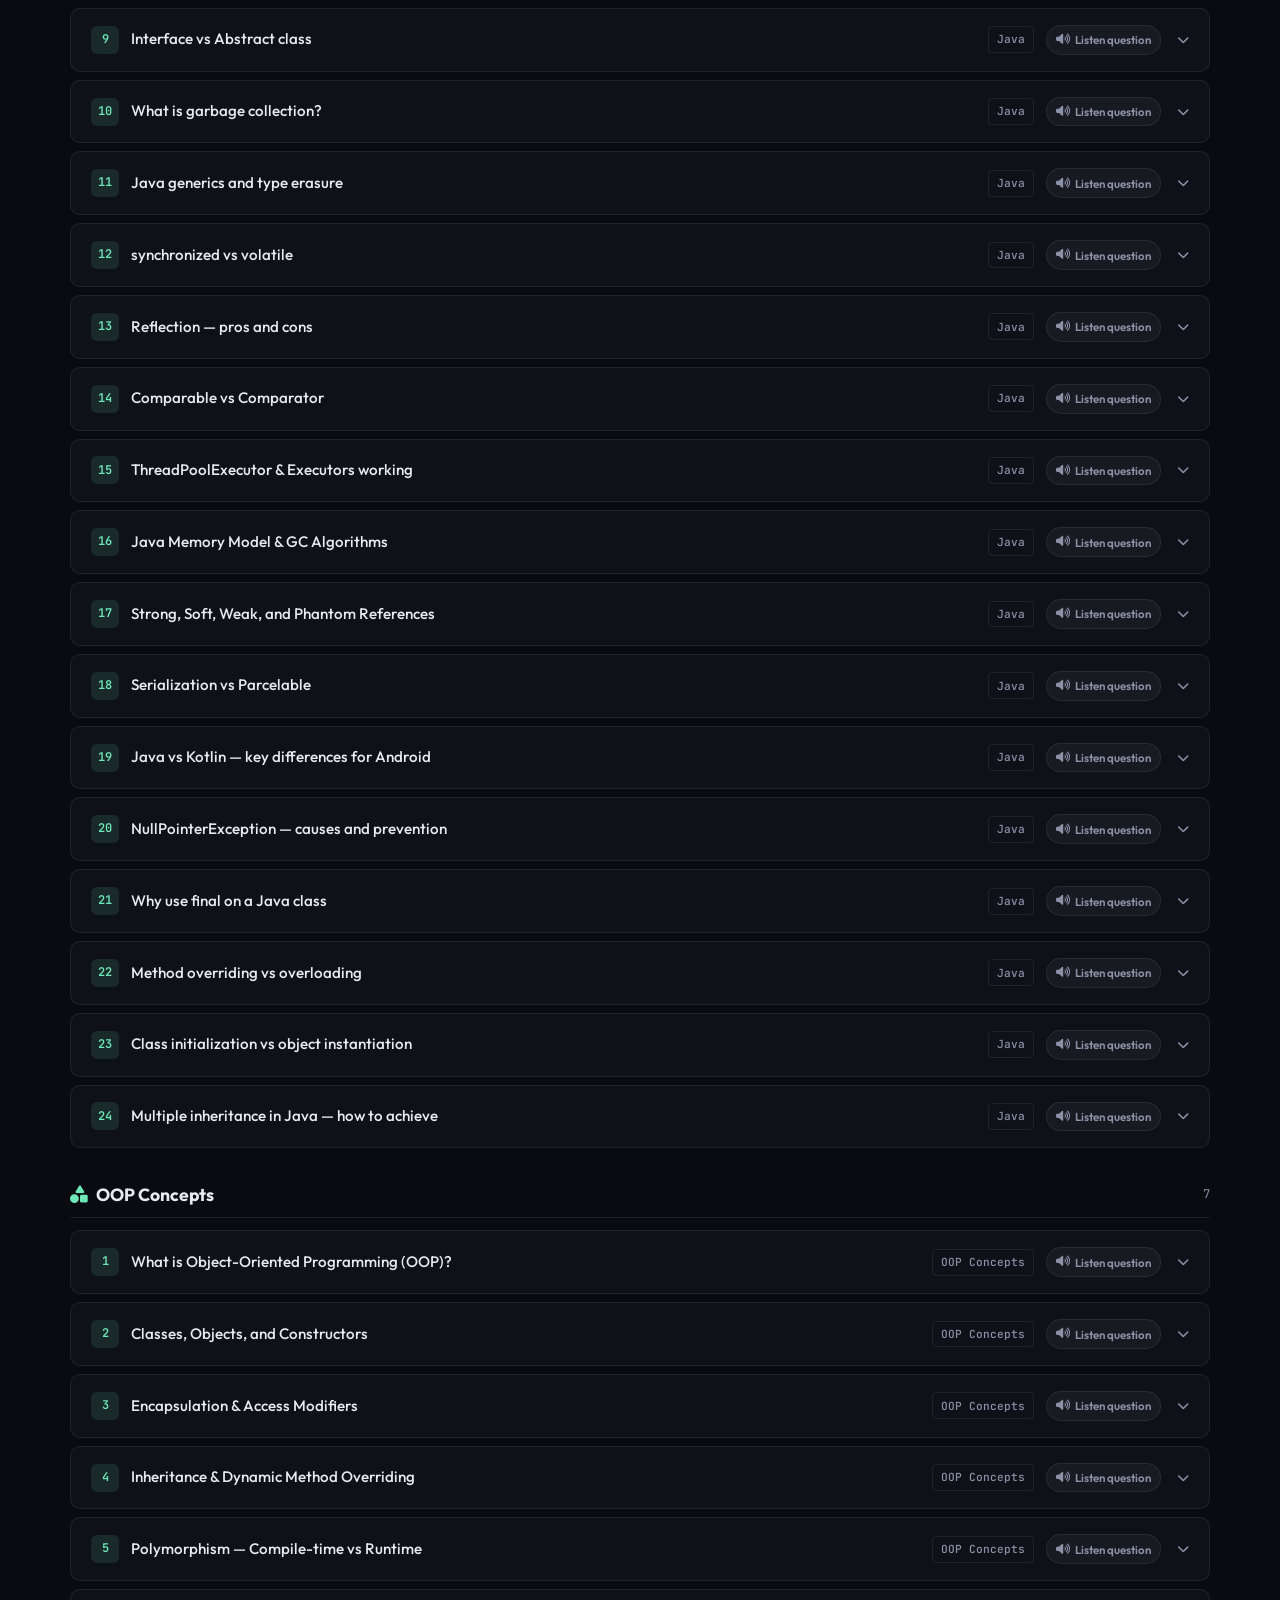
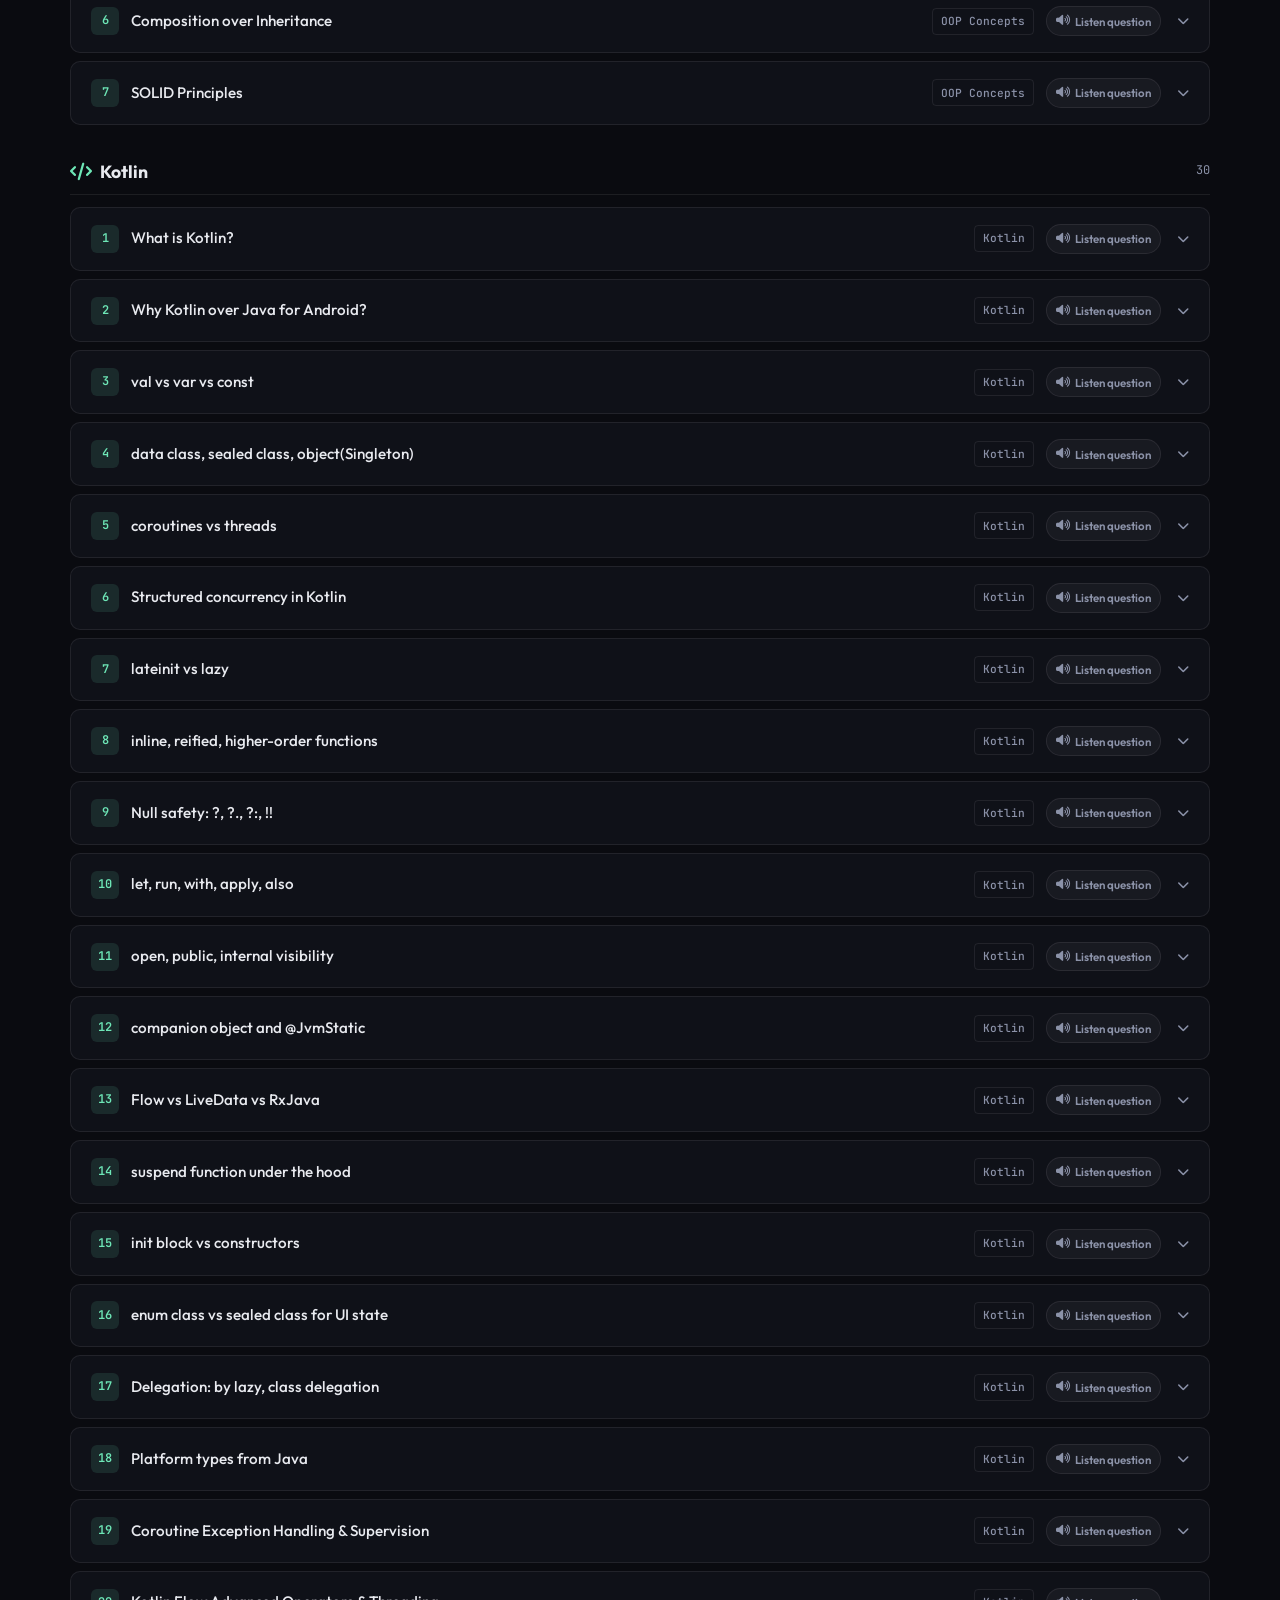
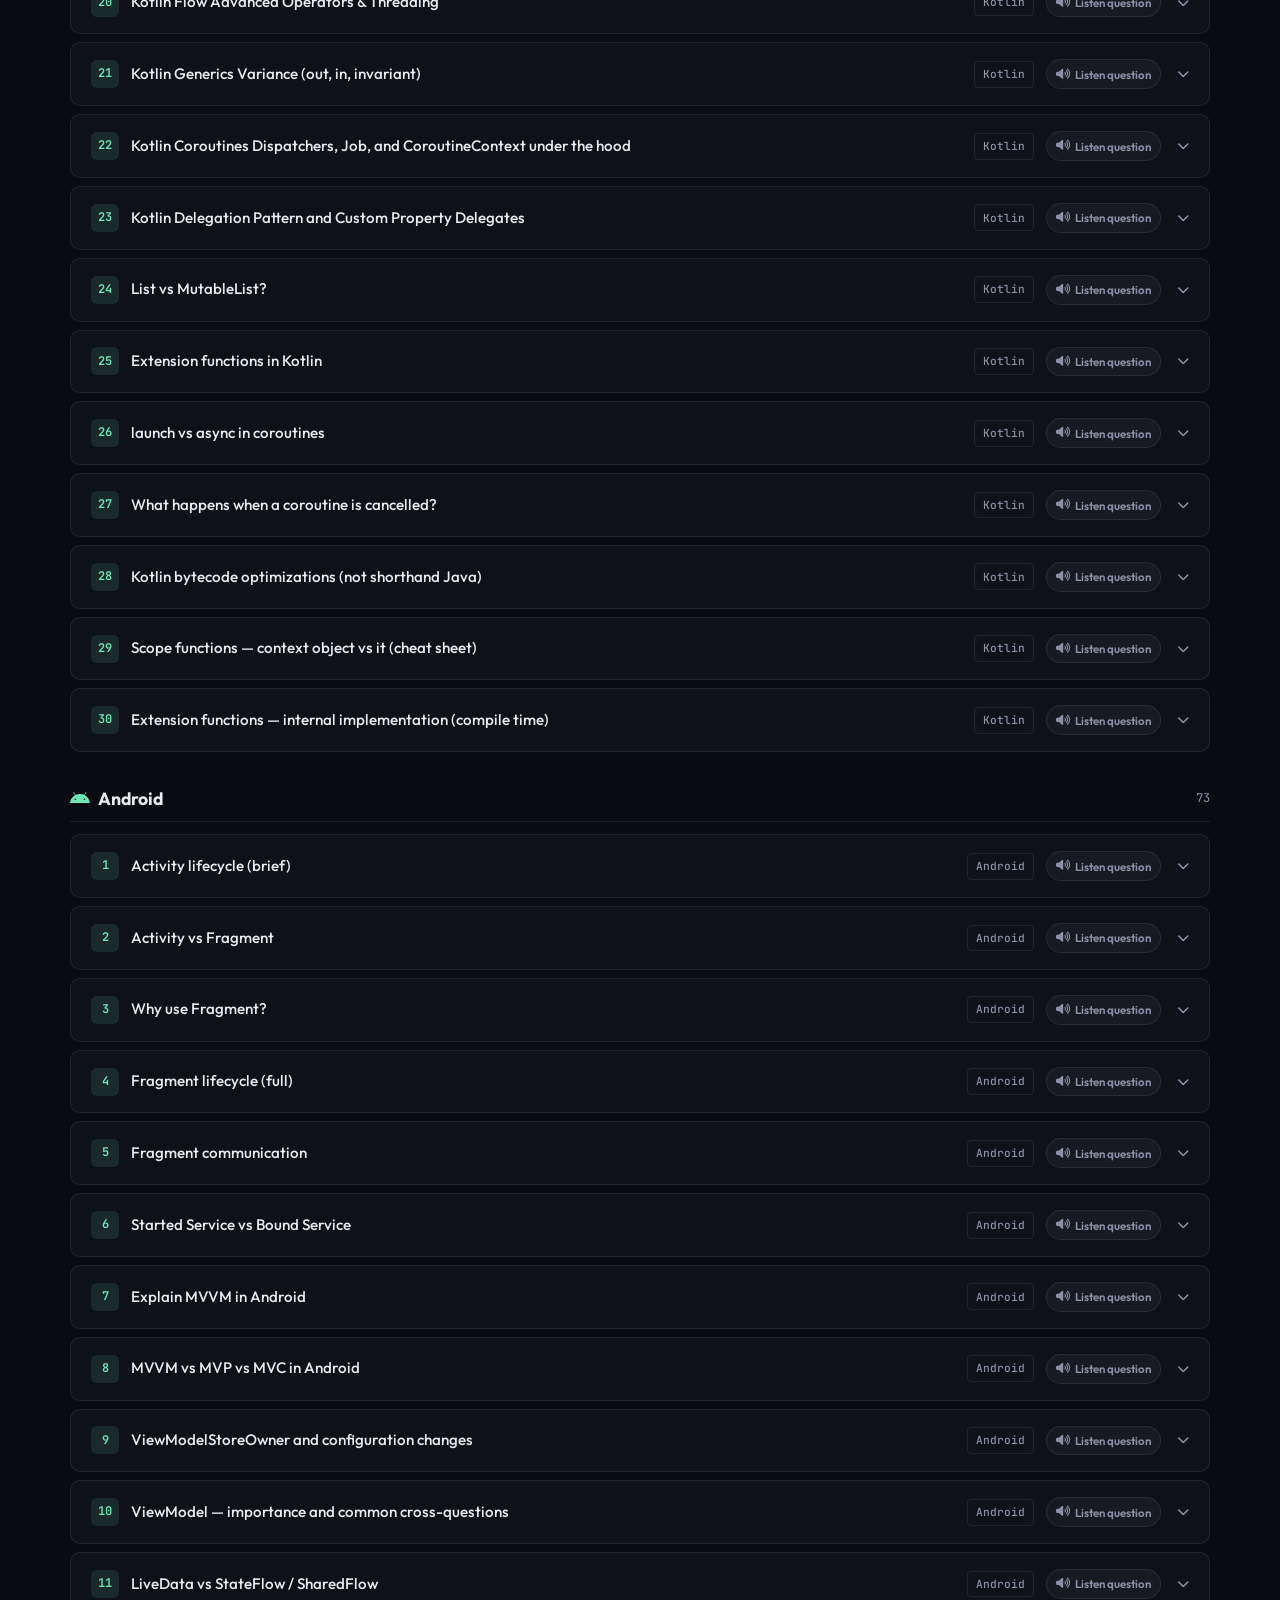
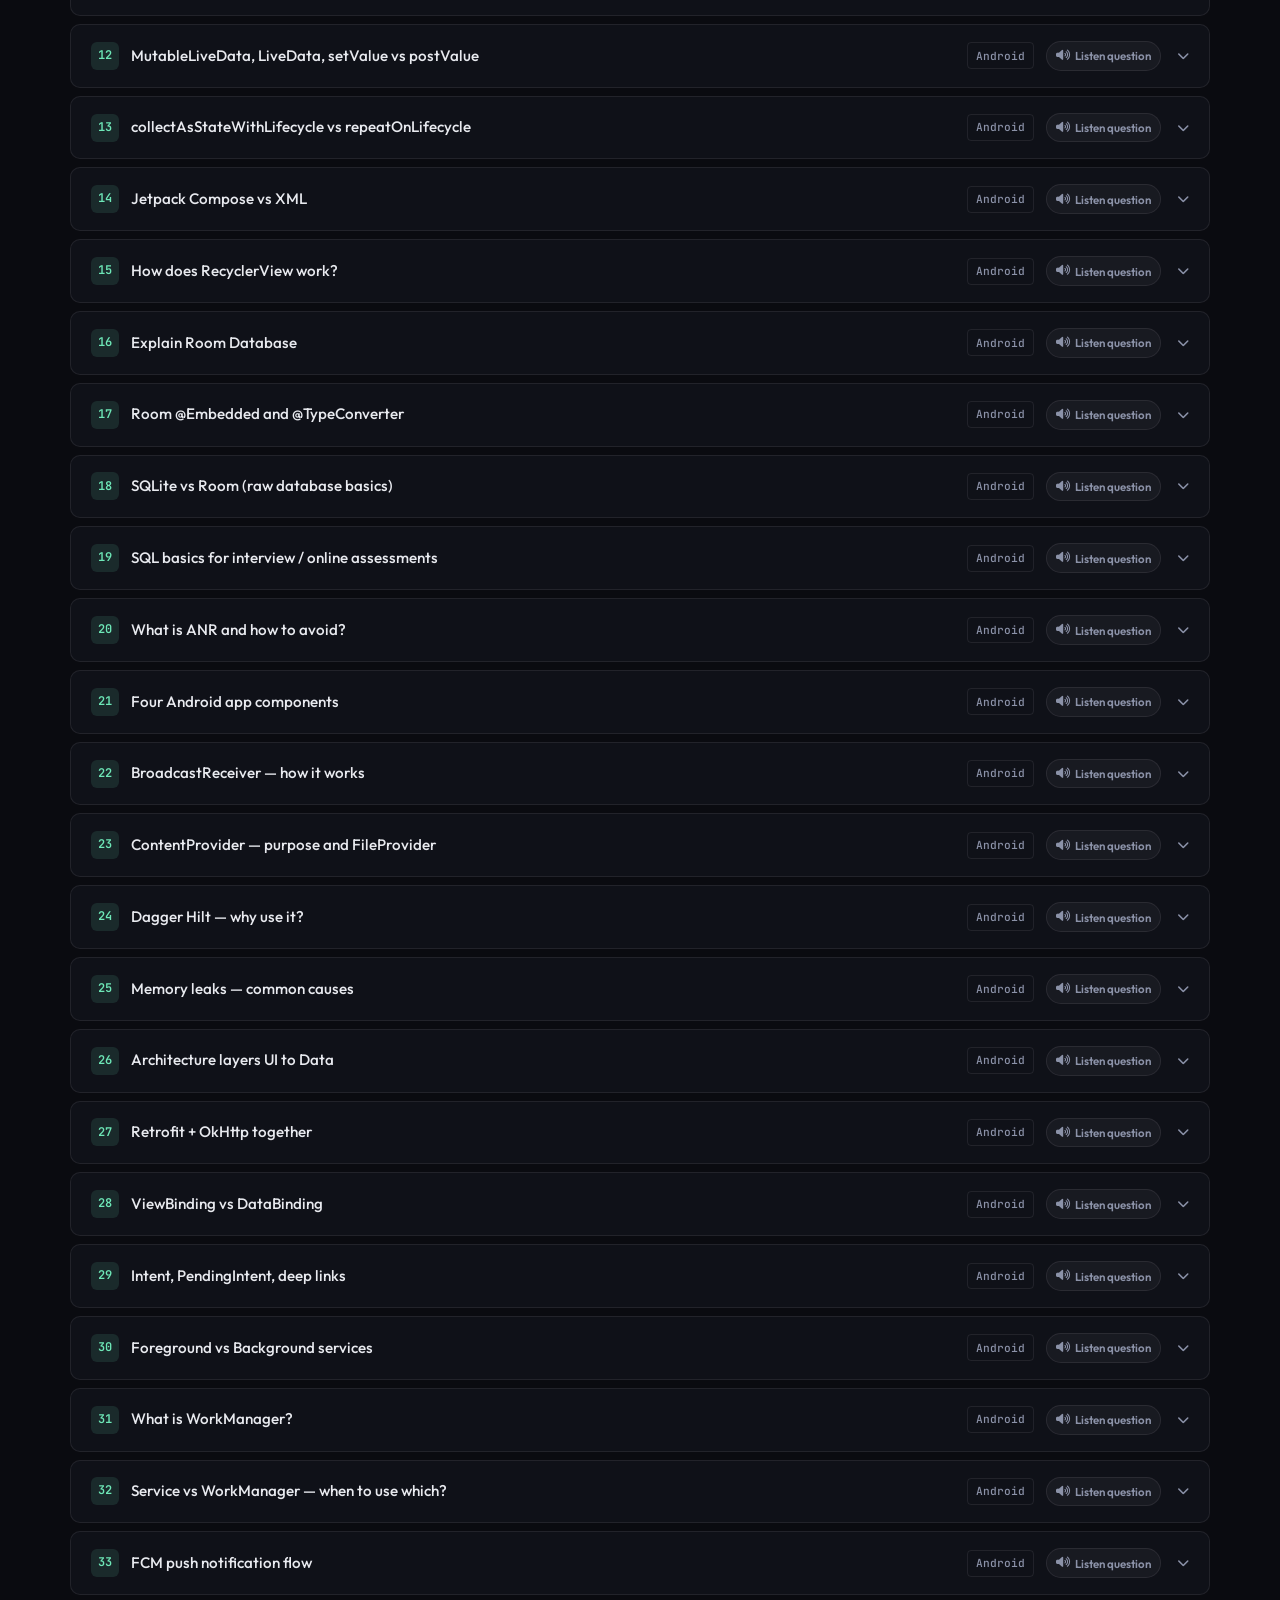
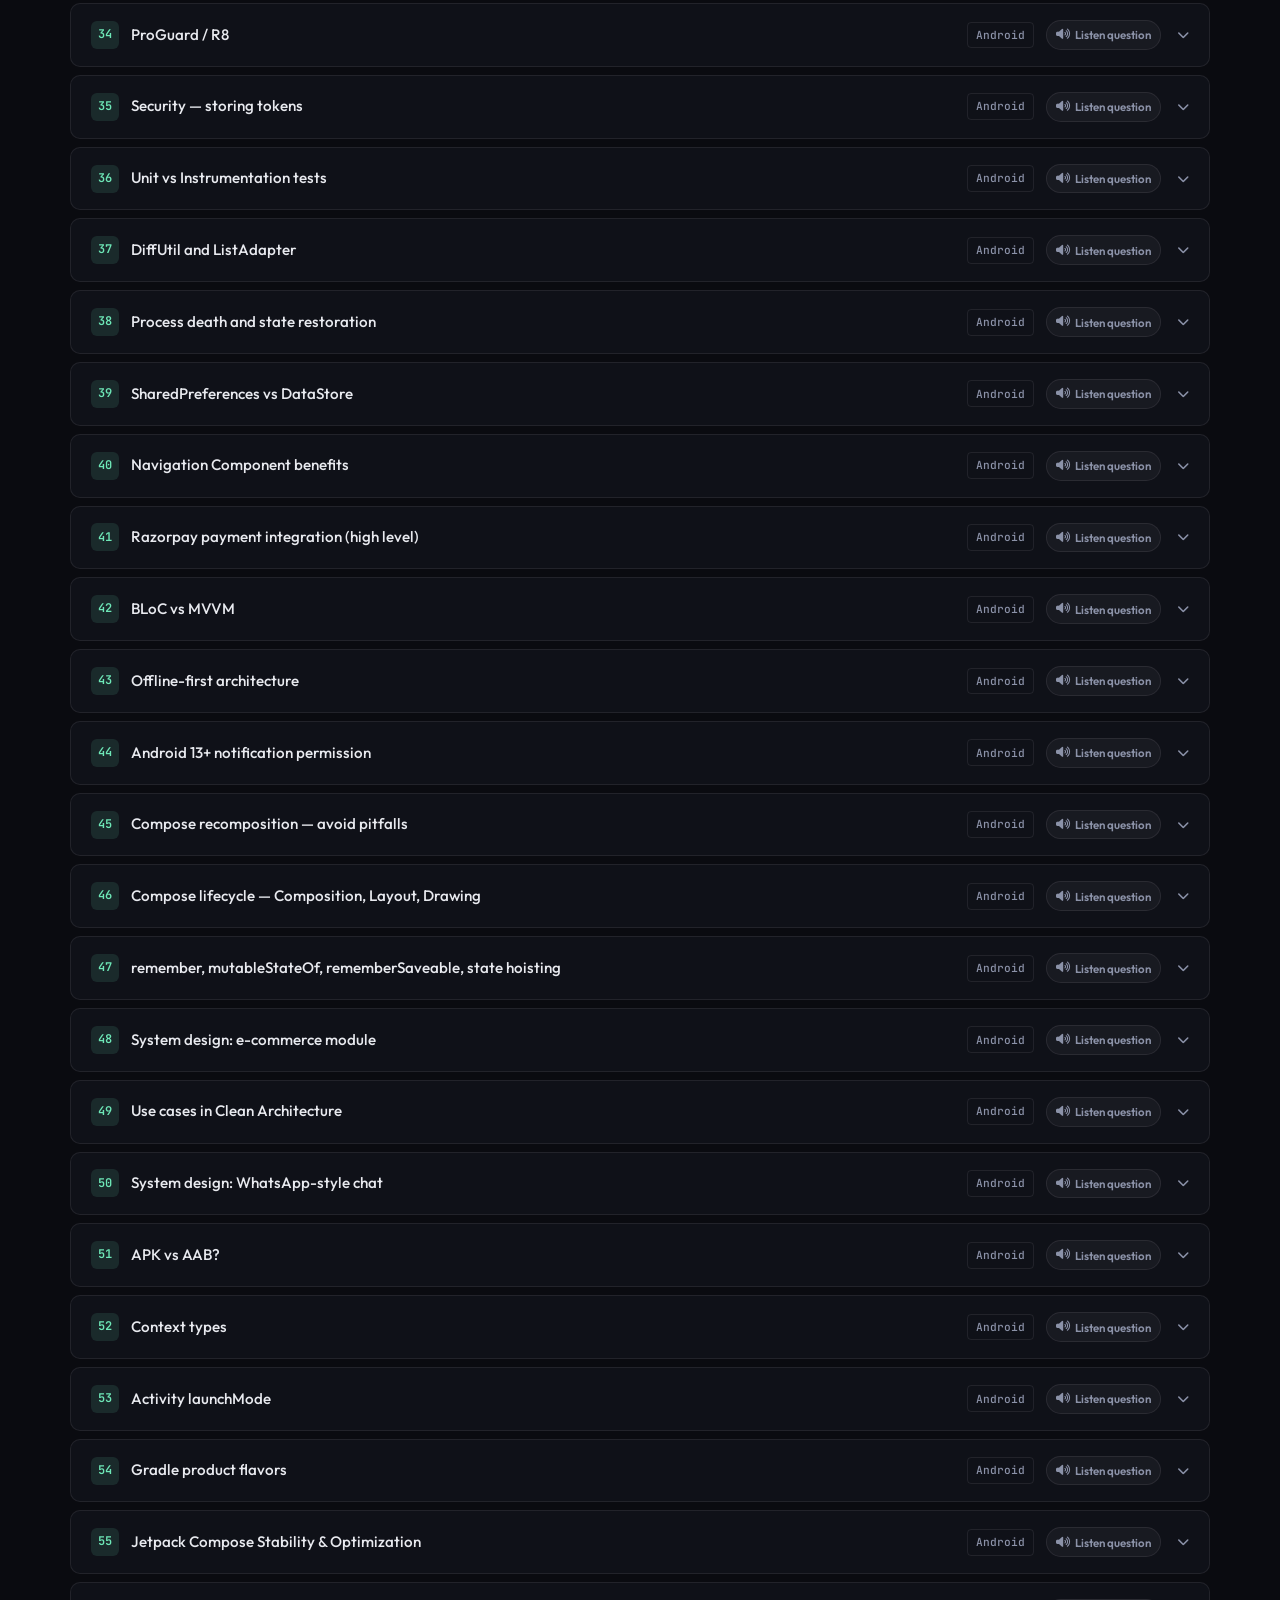
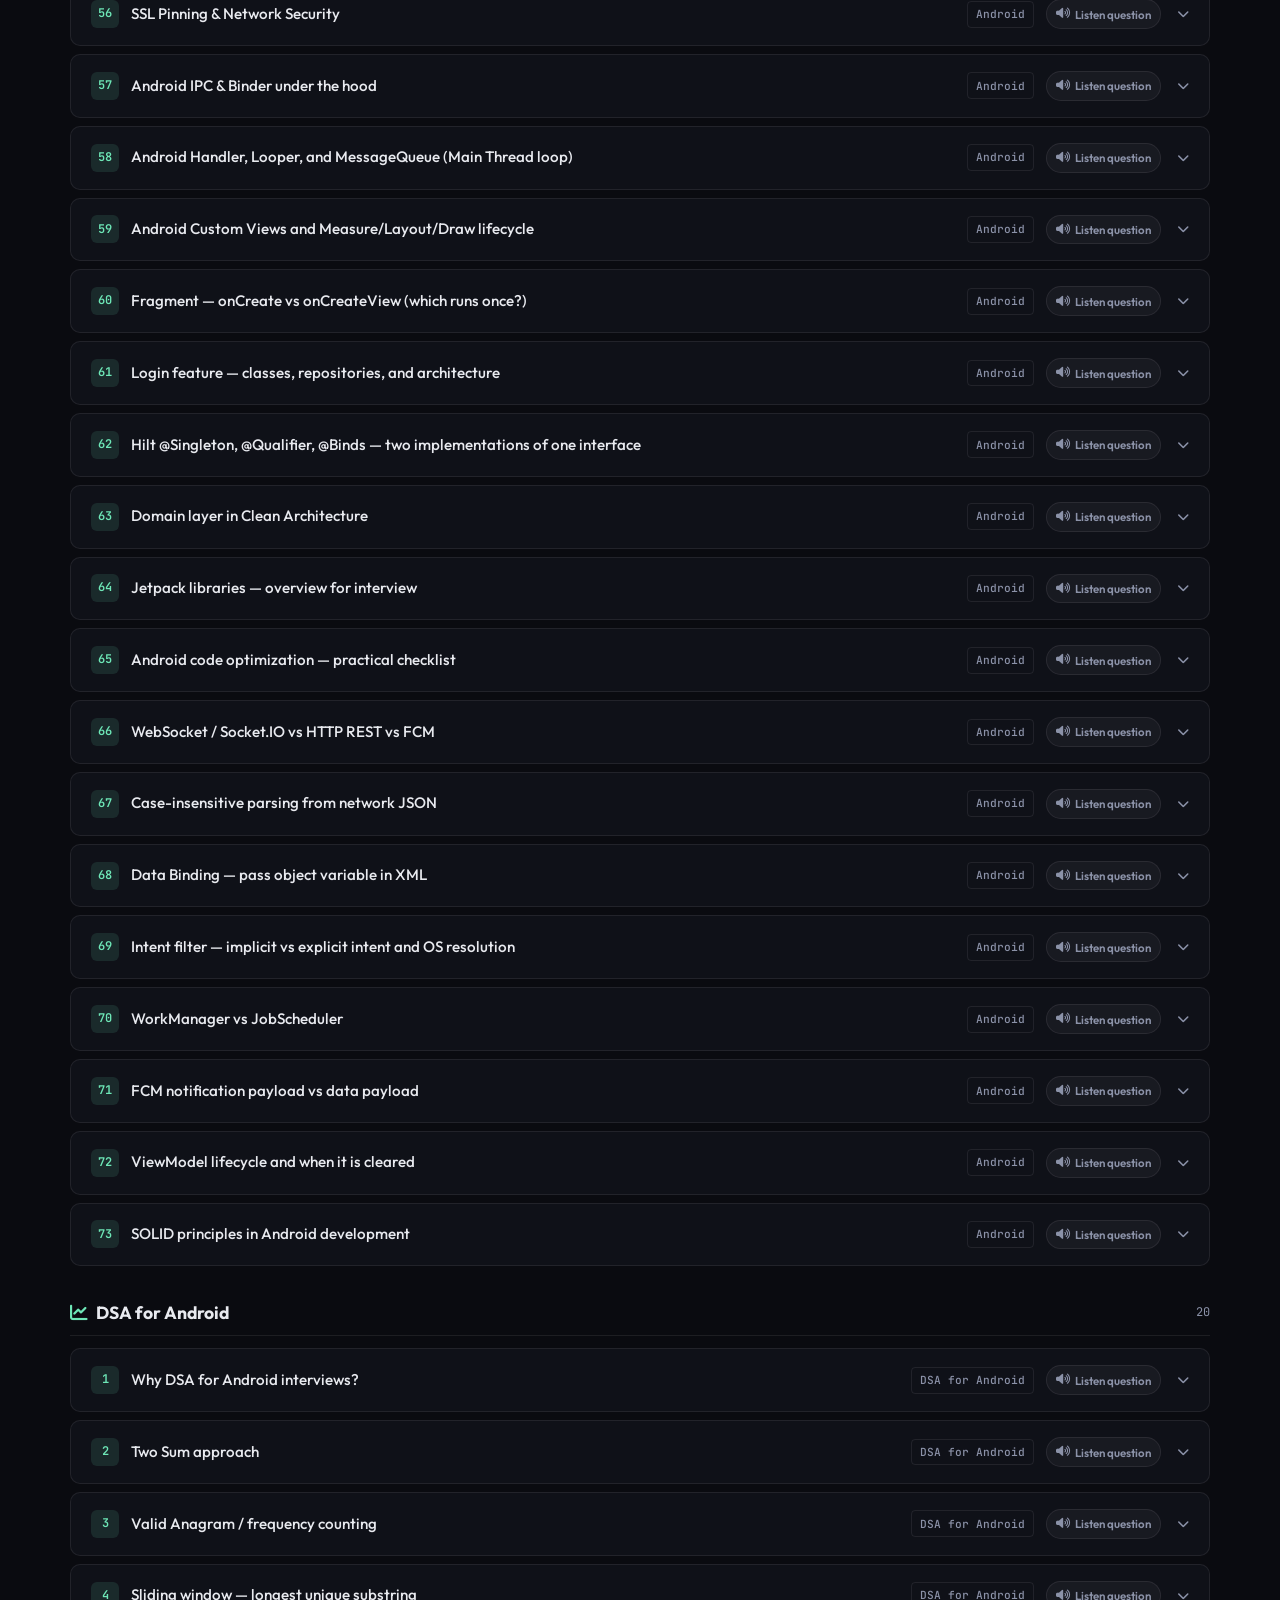
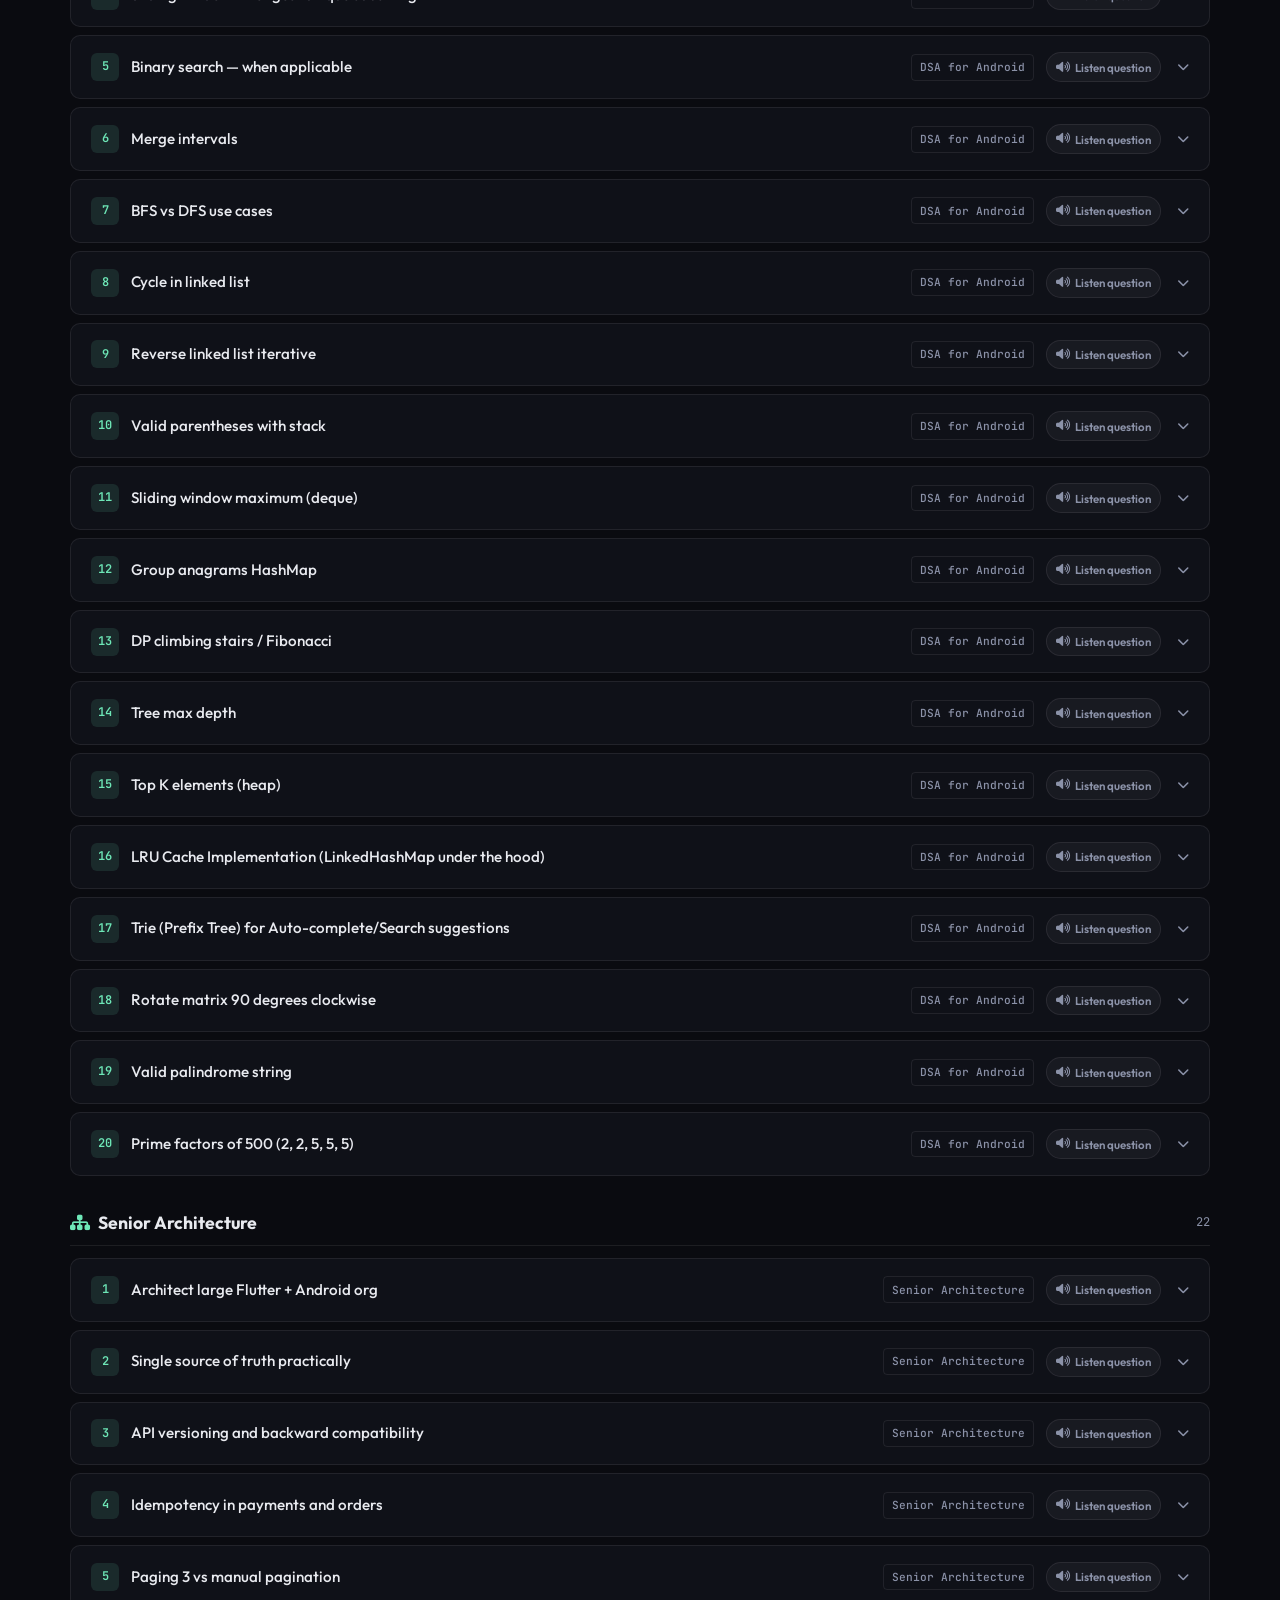
==== commit 42ebc751: "Refactor code structure for improved readability and maintainability" ====
--- a/interview.html
+++ b/interview.html
@@ -6,7 +6,7 @@
   <meta name="mobile-web-app-capable" content="yes">
   <meta name="apple-mobile-web-app-capable" content="yes">
   <title>Interview Prep — Mukesh Kumar Patel</title>
-  <meta name="description" content="194 technical and behavioral interview Q&A — Java, Kotlin, Android, DSA, Architecture, and HR/Infosys prep with English and Hindi answers.">
+  <meta name="description" content="193 technical and behavioral interview Q&A — Java, Kotlin, Android, DSA, Architecture, and HR/Infosys prep with English and Hindi answers.">
   <link rel="icon" href="https://avatars.githubusercontent.com/u/48297190?v=4" type="image/png">
   <link rel="manifest" href="manifest.json">
   <meta name="theme-color" content="#6ee7b7">
@@ -24,7 +24,9 @@
     <nav class="nav container" aria-label="Interview prep">
       <a href="index.html" class="nav-logo">MK<span class="accent">.</span></a>
       <a href="index.html" class="btn btn-outline btn-sm nav-back">
-        <i class="fa-solid fa-arrow-left"></i> Back to Portfolio
+        <i class="fa-solid fa-arrow-left" aria-hidden="true"></i>
+        <span class="nav-back-long">Back to Portfolio</span>
+        <span class="nav-back-short">Back</span>
       </a>
     </nav>
   </header>
@@ -34,53 +36,90 @@
       <div class="interview-bottom-header reveal visible">
         <span class="section-tag">Interview Prep</span>
         <h1>Java, Kotlin, Android & Architecture Q&A</h1>
-        <p class="section-desc">194 in-depth questions — technical + <strong>Behavioral &amp; HR</strong> (Infosys mock), <strong>What → Why → How</strong> cards, visuals, and <strong>text-to-speech</strong> in English or Hindi.</p>
+        <p class="section-desc">193 in-depth questions — technical + <strong>Behavioral &amp; HR</strong> (Infosys mock), <strong>What → Why → How</strong> cards, visuals, and <strong>text-to-speech</strong> in English or Hindi.</p>
       </div>
 
             <!-- ═══════════════════════════════════════════════════
            STUDY PLAN FLOWCHART + DECISION TREE
            ═══════════════════════════════════════════════════ -->
-      <section class="spf-section reveal visible" id="studyPlanFlowchart" aria-label="Study plan flowchart">
+      <section class="spf-section reveal visible" id="studyPlanFlowchart" aria-label="Study roadmap">
 
         <div class="spf-header-row">
           <span class="section-tag">Study Roadmap</span>
-          <h2 class="spf-title"><i class="fa-solid fa-route"></i> Step-by-Step Study Plan</h2>
-          <p class="spf-subtitle" id="spfPlanDesc">Interview within a week — high-impact topics with daily decision checkpoints</p>
+          <h2 class="spf-title"><i class="fa-solid fa-route"></i> Your Interview Study Plan</h2>
+          <p class="spf-subtitle" id="spfPlanDesc">Interview within a week — high-impact topics with daily checkpoints</p>
+        </div>
+
+        <div class="spf-howto" aria-label="How to use the study roadmap">
+          <div class="spf-howto-step">
+            <span class="spf-howto-num">1</span>
+            <p><strong>Pick a plan</strong> below that matches your timeline.</p>
+          </div>
+          <div class="spf-howto-step">
+            <span class="spf-howto-num">2</span>
+            <p><strong>Open each stage</strong>, follow the tasks, then mark complete.</p>
+          </div>
+          <div class="spf-howto-step">
+            <span class="spf-howto-num">3</span>
+            <p><strong>Pass checkpoints</strong> before moving on — use the Q&amp;A tabs above the list.</p>
+          </div>
         </div>
 
         <!-- Plan tab switcher -->
         <div class="spf-tabs" role="tablist" aria-label="Study plan duration">
           <button class="spf-tab-btn active" data-plan="5day" role="tab" aria-selected="true">
-            <i class="fa-solid fa-bolt"></i> 5 Days
+            <i class="fa-solid fa-bolt"></i>
+            <span class="spf-tab-text">
+              <span class="spf-tab-label">5 Days</span>
+              <span class="spf-tab-hint">Crash · interview this week</span>
+            </span>
           </button>
           <button class="spf-tab-btn" data-plan="1month" role="tab" aria-selected="false">
-            <i class="fa-solid fa-calendar"></i> 1 Month
+            <i class="fa-solid fa-calendar"></i>
+            <span class="spf-tab-text">
+              <span class="spf-tab-label">1 Month</span>
+              <span class="spf-tab-hint">All topics · 3 mocks</span>
+            </span>
           </button>
           <button class="spf-tab-btn" data-plan="3month" role="tab" aria-selected="false">
-            <i class="fa-solid fa-calendar-days"></i> 3 Months
+            <i class="fa-solid fa-calendar-days"></i>
+            <span class="spf-tab-text">
+              <span class="spf-tab-label">3 Months</span>
+              <span class="spf-tab-hint">Deep mastery · senior prep</span>
+            </span>
           </button>
           <button class="spf-tab-btn spf-tab-btn--working" data-plan="working" role="tab" aria-selected="false">
-            <i class="fa-solid fa-briefcase"></i> Working Pro
-          </button>
+            <i class="fa-solid fa-briefcase"></i>
+            <span class="spf-tab-text">
+              <span class="spf-tab-label">Working Pro</span>
+              <span class="spf-tab-hint">45–60 min · evenings only</span>
+            </span>
+          </button>
+        </div>
+
+        <div class="spf-plan-meta" id="spfPlanMeta" aria-live="polite">
+          <span class="spf-meta-item" id="spfMetaTime"><i class="fa-regular fa-clock"></i> 3–4 hrs/day</span>
+          <span class="spf-meta-item" id="spfMetaFor"><i class="fa-solid fa-bullseye"></i> Interview in ≤ 7 days</span>
         </div>
 
         <!-- Progress bar -->
         <div class="spf-progress-row">
-          <div class="spf-progress-track" role="progressbar" aria-valuemin="0" aria-valuemax="100">
+          <div class="spf-progress-track" role="progressbar" aria-valuemin="0" aria-valuemax="100" aria-labelledby="spfProgressLabel">
             <div class="spf-progress-fill" id="spfProgressFill"></div>
           </div>
-          <span class="spf-progress-label" id="spfProgressLabel">0 / 0 stages complete</span>
-          <button class="spf-reset-btn" id="spfResetBtn" title="Reset progress for this plan">
+          <span class="spf-progress-label" id="spfProgressLabel">0 of 0 stages done</span>
+          <button class="spf-reset-btn" id="spfResetBtn" type="button" title="Reset progress for this plan" aria-label="Reset progress for this plan">
             <i class="fa-solid fa-rotate-left"></i>
           </button>
         </div>
 
-        <!-- Flowchart canvas (rendered by JS) -->
+        <!-- Roadmap stages (rendered by JS) -->
         <div class="spf-flowchart" id="spfFlowchart" aria-live="polite"></div>
 
-        <!-- Daily loop strip -->
+        <!-- Daily loop -->
         <div class="spf-daily-wrap">
-          <p class="spf-daily-title"><i class="fa-solid fa-repeat"></i> Daily study loop — repeat every day</p>
+          <p class="spf-daily-title"><i class="fa-solid fa-repeat"></i> Daily routine — repeat every study day</p>
+          <p class="spf-daily-desc" id="spfDailyDesc">Same rhythm each day while you follow the stages above.</p>
           <div class="spf-daily-loop" id="spfDailyLoop"></div>
         </div>
 
@@ -91,7 +130,7 @@
       <div class="interview-toolbar reveal visible">
         <div class="interview-search-wrap">
           <i class="fa-solid fa-magnifying-glass" aria-hidden="true"></i>
-          <input type="search" id="interviewSearch" class="interview-search" placeholder="Search questions… (e.g. MVVM, coroutines, HashMap)" autocomplete="off" aria-label="Search interview questions">
+          <input type="search" id="interviewSearch" class="interview-search" placeholder="Search questions…" autocomplete="off" aria-label="Search interview questions">
         </div>
         <div class="interview-actions">
           <button type="button" class="btn btn-outline btn-sm" id="interviewExpandAll">Expand all</button>
@@ -112,7 +151,7 @@
         <span class="interview-tts-toolbar-title">
           <i class="fa-solid fa-headphones" aria-hidden="true"></i> Text to speech
         </span>
-        <span class="interview-tts-hint">📱 Indian tone: Microsoft Neerja Online (Natural) - English (India) (Preview) · Microsoft Madhur Online (Natural) - Hindi (India)</span>
+        <span class="interview-tts-hint" title="Windows: Settings → Time &amp; language → Speech — install English (India) Neerja and Hindi Madhur for natural Indian tone.">Recommended: Indian English or Hindi voices for clearest TTS.</span>
         <div class="interview-tts-controls">
           <div class="interview-tts-rate-wrap">
             <label for="interviewTtsVoiceEn">English voice</label>
--- a/css/style.css
+++ b/css/style.css
@@ -925,7 +925,7 @@
 }
 
 .interview-page.player-active .interview-page-main {
-  padding-bottom: 6.5rem;
+  padding-bottom: calc(6.5rem + env(safe-area-inset-bottom, 0));
 }
 
 .interview-page.player-active .footer {
@@ -945,6 +945,15 @@
 
 .interview-page .nav-back {
   margin-left: auto;
+  max-width: 100%;
+}
+
+.nav-back-short {
+  display: none;
+}
+
+.interview-page .interview-page-main {
+  overflow-x: clip;
 }
 
 .interview-page .footer a:not(.btn) {
@@ -1346,12 +1355,116 @@
   .interview-actions { justify-content: stretch; }
   .interview-actions .btn { flex: 1; justify-content: center; }
   .iqa-cat-badge { display: none !important; }
+
+  .interview-page .interview-page-main {
+    padding-top: calc(var(--header-h) + 2.75rem);
+    padding-bottom: 2rem;
+  }
+
+  .interview-bottom-header {
+    margin-bottom: 1.75rem;
+  }
+
+  .interview-bottom-header h1 {
+    font-size: clamp(1.3rem, 5.5vw, 1.75rem);
+  }
+
+  .interview-bottom-header .section-desc {
+    font-size: 0.88rem;
+    line-height: 1.55;
+  }
+
+  .interview-prep-note {
+    grid-template-columns: 1fr;
+    gap: 0.75rem;
+    margin-bottom: 1.5rem;
+  }
+
+  .prep-card {
+    padding: 0.85rem 1rem;
+  }
+
+  .interview-tabs-wrap {
+    overflow-x: auto;
+    -webkit-overflow-scrolling: touch;
+    scrollbar-width: thin;
+    margin-bottom: 1.25rem;
+  }
+
+  .interview-tabs {
+    flex-wrap: nowrap;
+    width: max-content;
+    max-width: none;
+    padding-bottom: 0.35rem;
+  }
+
+  .interview-tab {
+    flex-shrink: 0;
+    white-space: nowrap;
+  }
+
+  .iqa-summary {
+    flex-wrap: wrap;
+    align-items: flex-start;
+    padding: 0.85rem 0.9rem;
+    gap: 0.45rem 0.6rem;
+  }
+
+  .iqa-title {
+    flex: 1 1 calc(100% - 2.75rem);
+    min-width: 0;
+    overflow-wrap: anywhere;
+    word-break: break-word;
+    font-size: 0.88rem;
+    line-height: 1.4;
+  }
+
+  .iqa-summary-tts {
+    margin-left: 0;
+    margin-right: 0;
+  }
+
+  .iqa-chevron {
+    margin-left: auto;
+    align-self: center;
+  }
+
+  .iqa-body {
+    padding: 0 0.85rem 1rem;
+  }
+
+  .iqa-group-title {
+    font-size: 1rem;
+    flex-wrap: wrap;
+    gap: 0.35rem 0.5rem;
+  }
+
+  .iqa-group-count {
+    margin-left: 0;
+  }
 }
 
 @media (max-width: 480px) {
   .stats { grid-template-columns: 1fr 1fr; }
   .hero-actions { flex-direction: column; width: 100%; }
   .hero-actions .btn { justify-content: center; width: 100%; }
+
+  .nav-back-long { display: none; }
+  .nav-back-short { display: inline; }
+
+  .interview-page .nav-back {
+    padding-left: 0.6rem;
+    padding-right: 0.65rem;
+    font-size: 0.78rem;
+  }
+
+  .interview-page .nav-logo {
+    font-size: 1.25rem;
+  }
+
+  .container {
+    width: min(1140px, 100% - 1.25rem);
+  }
 }
 
 @media (prefers-reduced-motion: reduce) {
--- a/css/interview.css
+++ b/css/interview.css
@@ -782,6 +782,10 @@
   .iqa-story-card li {
     min-height: auto;
   }
+
+  .iqa-teach-card pre {
+    font-size: 0.72rem;
+  }
 }
 
 /* === interview-answers.css === */
@@ -1016,6 +1020,66 @@
 .iqa-bullet-list li {
   margin-bottom: 0.35rem;
   line-height: 1.6;
+}
+
+.iqa-subhead {
+  margin: 0.9rem 0 0.5rem;
+  font-size: 0.95rem;
+  color: var(--text);
+}
+
+.iqa-subhead strong {
+  color: var(--accent);
+}
+
+.iqa-wwh-body strong {
+  color: var(--text);
+  font-weight: 600;
+}
+
+.iqa-code-inline {
+  font-family: var(--font-mono);
+  font-size: 0.82em;
+  padding: 0.1rem 0.35rem;
+  border-radius: 5px;
+  background: rgba(0, 0, 0, 0.32);
+  border: 1px solid var(--border);
+  color: #c4b5fd;
+  white-space: nowrap;
+}
+
+.iqa-code-block {
+  position: relative;
+  margin: 0.6rem 0 0.9rem;
+  background: rgba(0, 0, 0, 0.42);
+  border: 1px solid var(--border);
+  border-radius: 10px;
+  overflow: hidden;
+}
+
+.iqa-code-lang {
+  display: block;
+  font-family: var(--font-mono);
+  font-size: 0.68rem;
+  font-weight: 600;
+  letter-spacing: 0.06em;
+  text-transform: uppercase;
+  color: var(--accent-2);
+  padding: 0.4rem 0.85rem 0;
+}
+
+.iqa-code-block pre {
+  margin: 0;
+  padding: 0.7rem 0.9rem 0.85rem;
+  overflow-x: auto;
+}
+
+.iqa-code-block code {
+  font-family: var(--font-mono);
+  font-size: 0.79rem;
+  line-height: 1.6;
+  color: #d6cff7;
+  white-space: pre;
 }
 
 .iqa-inline-code {
@@ -1473,7 +1537,7 @@
     rgba(18, 20, 28, 0.55);
   border: 1px solid rgba(110, 231, 183, 0.15);
   border-radius: var(--radius);
-  overflow: hidden;
+  overflow-x: clip;
 }
 
 .spf-header-row {
@@ -1488,7 +1552,10 @@
   display: flex;
   align-items: center;
   justify-content: center;
+  flex-wrap: wrap;
   gap: 0.55rem;
+  text-align: center;
+  line-height: 1.3;
 }
 
 .spf-title i {
@@ -1496,11 +1563,79 @@
 }
 
 .spf-subtitle {
-  font-size: 0.88rem;
-  color: var(--text-muted);
-  line-height: 1.55;
-  max-width: 540px;
+  font-size: 0.95rem;
+  color: var(--text-muted);
+  line-height: 1.6;
+  max-width: 560px;
   margin: 0 auto;
+}
+
+/* ── How to use ─────────────────────────────────────────────────── */
+.spf-howto {
+  display: grid;
+  grid-template-columns: repeat(3, 1fr);
+  gap: 0.75rem;
+  margin: 0 0 1.5rem;
+  padding: 1rem;
+  background: rgba(255, 255, 255, 0.03);
+  border: 1px solid rgba(110, 231, 183, 0.12);
+  border-radius: calc(var(--radius) - 4px);
+}
+
+.spf-howto-step {
+  display: flex;
+  align-items: flex-start;
+  gap: 0.65rem;
+  text-align: left;
+}
+
+.spf-howto-num {
+  flex-shrink: 0;
+  width: 1.65rem;
+  height: 1.65rem;
+  border-radius: 50%;
+  background: rgba(110, 231, 183, 0.15);
+  color: var(--accent);
+  font-size: 0.78rem;
+  font-weight: 700;
+  display: flex;
+  align-items: center;
+  justify-content: center;
+  font-family: var(--font-mono);
+}
+
+.spf-howto-step p {
+  margin: 0;
+  font-size: 0.82rem;
+  line-height: 1.5;
+  color: var(--text-muted);
+}
+
+.spf-howto-step strong {
+  color: var(--text);
+  font-weight: 600;
+}
+
+/* ── Plan meta strip ────────────────────────────────────────────── */
+.spf-plan-meta {
+  display: flex;
+  flex-wrap: wrap;
+  justify-content: center;
+  gap: 0.65rem 1.25rem;
+  margin-bottom: 1rem;
+}
+
+.spf-meta-item {
+  display: inline-flex;
+  align-items: center;
+  gap: 0.4rem;
+  font-size: 0.8rem;
+  color: var(--text-muted);
+}
+
+.spf-meta-item i {
+  color: var(--accent);
+  font-size: 0.75rem;
 }
 
 /* ── Tabs ────────────────────────────────────────────────────────── */
@@ -1515,18 +1650,41 @@
 .spf-tab-btn {
   display: inline-flex;
   align-items: center;
-  gap: 0.4rem;
-  padding: 0.5rem 1.1rem;
+  gap: 0.55rem;
+  padding: 0.55rem 1rem;
   font-size: 0.82rem;
   font-weight: 600;
   font-family: var(--font);
   color: var(--text-muted);
   background: rgba(255, 255, 255, 0.04);
   border: 1px solid var(--border);
-  border-radius: 999px;
+  border-radius: 12px;
   cursor: pointer;
   transition: color var(--transition), border-color var(--transition),
               background var(--transition), box-shadow var(--transition);
+  text-align: left;
+}
+
+.spf-tab-text {
+  display: flex;
+  flex-direction: column;
+  gap: 0.1rem;
+  line-height: 1.25;
+}
+
+.spf-tab-label {
+  font-size: 0.86rem;
+}
+
+.spf-tab-hint {
+  font-size: 0.68rem;
+  font-weight: 500;
+  color: var(--text-muted);
+  opacity: 0.85;
+}
+
+.spf-tab-btn.active .spf-tab-hint {
+  color: rgba(15, 23, 42, 0.65);
 }
 
 .spf-tab-btn:hover {
@@ -1601,6 +1759,7 @@
   color: var(--text-muted);
   white-space: nowrap;
   font-family: var(--font-mono);
+  min-width: 0;
 }
 
 .spf-reset-btn {
@@ -1629,10 +1788,11 @@
 .spf-flowchart {
   display: flex;
   flex-direction: column;
-  align-items: center;
+  align-items: stretch;
   gap: 0;
-  max-width: 600px;
+  max-width: 640px;
   margin: 0 auto;
+  width: 100%;
 }
 
 /* ── Entrance animation ──────────────────────────────────────────── */
@@ -1687,6 +1847,7 @@
 
 /* ── Start / End caps ────────────────────────────────────────────── */
 .spf-node--cap {
+  align-self: center;
   display: inline-flex;
   align-items: center;
   justify-content: center;
@@ -1758,12 +1919,34 @@
   background: rgba(255, 255, 255, 0.09);
 }
 
+.spf-step-titles {
+  flex: 1;
+  min-width: 0;
+  display: flex;
+  flex-direction: column;
+  gap: 0.25rem;
+}
+
 .spf-step-label {
-  flex: 1;
-  font-size: 0.9rem;
+  font-size: 0.95rem;
   font-weight: 600;
   color: var(--text);
-  line-height: 1.3;
+  line-height: 1.35;
+  overflow-wrap: anywhere;
+}
+
+.spf-step-focus {
+  display: inline-flex;
+  align-items: center;
+  gap: 0.35rem;
+  font-size: 0.72rem;
+  font-weight: 500;
+  color: var(--spf-c, var(--accent));
+  opacity: 0.95;
+}
+
+.spf-step-focus i {
+  font-size: 0.62rem;
 }
 
 .spf-done-badge {
@@ -1821,7 +2004,17 @@
 /* Step body (expandable) */
 .spf-step-body {
   padding: 0 1rem 1rem 1rem;
+  border-top: 1px solid rgba(255, 255, 255, 0.06);
   animation: spfBodyOpen 0.3s ease;
+}
+
+.spf-task-heading {
+  margin: 0.85rem 0 0.55rem;
+  font-size: 0.72rem;
+  font-weight: 600;
+  text-transform: uppercase;
+  letter-spacing: 0.06em;
+  color: var(--text-muted);
 }
 
 @keyframes spfBodyOpen {
@@ -1841,17 +2034,23 @@
 .spf-task-item {
   display: flex;
   align-items: flex-start;
-  gap: 0.5rem;
-  font-size: 0.84rem;
-  color: var(--text-muted);
-  line-height: 1.5;
+  gap: 0.65rem;
+  font-size: 0.88rem;
+  color: var(--text-muted);
+  line-height: 1.55;
+}
+
+.spf-task-bullet {
+  flex-shrink: 0;
+  width: 6px;
+  height: 6px;
+  margin-top: 0.55rem;
+  border-radius: 50%;
+  background: var(--spf-c, var(--accent));
 }
 
 .spf-task-item i {
-  color: var(--spf-c, var(--accent));
-  font-size: 0.55rem;
-  margin-top: 0.45em;
-  flex-shrink: 0;
+  display: none;
 }
 
 .spf-complete-btn {
@@ -1881,135 +2080,93 @@
   color: var(--text-muted);
 }
 
-/* ── Decision nodes ──────────────────────────────────────────────── */
-.spf-node--decision {
+/* ── Checkpoint nodes ────────────────────────────────────────────── */
+.spf-node--checkpoint {
   width: 100%;
 }
 
-.spf-decision-wrap {
+.spf-checkpoint-wrap {
   display: flex;
   flex-direction: column;
-  align-items: center;
-  gap: 0.75rem;
-  padding: 1.1rem 1.25rem 1rem;
-  background:
-    radial-gradient(circle at 50% 0%, rgba(251, 191, 36, 0.08), transparent 60%),
-    rgba(18, 20, 28, 0.65);
-  border: 1px solid rgba(251, 191, 36, 0.3);
+  gap: 0.65rem;
+  padding: 1rem 1.15rem;
+  background: rgba(251, 191, 36, 0.06);
+  border: 1px dashed rgba(251, 191, 36, 0.35);
   border-radius: var(--radius-sm);
-  position: relative;
-  overflow: hidden;
-}
-
-.spf-decision-wrap::before {
-  content: '';
-  position: absolute;
-  inset: 0;
-  background: linear-gradient(115deg, transparent 30%, rgba(251, 191, 36, 0.04) 50%, transparent 70%);
-  pointer-events: none;
-  animation: spfDecisionShimmer 3s ease-in-out infinite;
-}
-
-@keyframes spfDecisionShimmer {
-  0%, 100% { opacity: 0; }
-  50% { opacity: 1; }
-}
-
-/* Diamond shape indicator */
-.spf-diamond-shape {
-  position: relative;
-  width: 44px;
-  height: 44px;
-  display: flex;
-  align-items: center;
-  justify-content: center;
-  flex-shrink: 0;
-}
-
-.spf-diamond-shape::before {
-  content: '';
-  position: absolute;
-  inset: 0;
-  background: rgba(251, 191, 36, 0.15);
-  border: 2px solid rgba(251, 191, 36, 0.6);
-  border-radius: 6px;
-  transform: rotate(45deg);
-  animation: spfDiamondPulse 2.5s ease-in-out infinite;
-}
-
-@keyframes spfDiamondPulse {
-  0%, 100% { box-shadow: none; }
-  50% { box-shadow: 0 0 14px rgba(251, 191, 36, 0.35); }
-}
-
-.spf-diamond-icon {
-  position: relative;
-  z-index: 1;
+}
+
+.spf-checkpoint-label {
+  margin: 0;
+  font-size: 0.72rem;
+  font-weight: 700;
+  text-transform: uppercase;
+  letter-spacing: 0.07em;
   color: #fbbf24;
-  font-size: 0.9rem;
-}
-
-.spf-decision-q {
-  font-size: 0.86rem;
+  display: flex;
+  align-items: center;
+  gap: 0.4rem;
+}
+
+.spf-task-item span:last-child {
+  overflow-wrap: anywhere;
+  min-width: 0;
+}
+
+.spf-checkpoint-q {
+  margin: 0;
+  font-size: 0.92rem;
   font-weight: 600;
-  color: #fcd34d;
-  text-align: center;
   line-height: 1.45;
-  margin: 0;
-}
-
-/* Yes / No branches */
-.spf-decision-branches {
+  color: var(--text);
+  overflow-wrap: anywhere;
+}
+
+.spf-checkpoint-branches {
   display: grid;
   grid-template-columns: 1fr 1fr;
-  gap: 0.6rem;
-  width: 100%;
+  gap: 0.55rem;
 }
 
 .spf-branch {
   display: flex;
   flex-direction: column;
-  align-items: center;
-  gap: 0.3rem;
-  padding: 0.6rem 0.75rem;
-  border-radius: 10px;
-  text-align: center;
-}
-
-.spf-branch i {
-  font-size: 0.9rem;
-  margin-bottom: 0.1rem;
-}
-
-.spf-branch strong {
+  gap: 0.25rem;
+  padding: 0.65rem 0.75rem;
+  border-radius: 8px;
+  font-size: 0.82rem;
+  line-height: 1.4;
+}
+
+.spf-branch-head {
+  display: flex;
+  align-items: center;
+  gap: 0.35rem;
+  font-weight: 700;
+  font-size: 0.78rem;
+}
+
+.spf-branch-action {
+  color: var(--text-muted);
   font-size: 0.8rem;
-  font-weight: 700;
-}
-
-.spf-branch small {
-  font-size: 0.73rem;
-  color: var(--text-muted);
-  line-height: 1.35;
+  line-height: 1.45;
 }
 
 .spf-branch--yes {
   background: rgba(110, 231, 183, 0.1);
-  border: 1px solid rgba(110, 231, 183, 0.3);
-}
-
-.spf-branch--yes i,
-.spf-branch--yes strong {
+  border: 1px solid rgba(110, 231, 183, 0.25);
+}
+
+.spf-branch--yes .spf-branch-head {
   color: var(--accent);
 }
 
 .spf-branch--no {
-  background: rgba(251, 146, 60, 0.08);
-  border: 1px solid rgba(251, 146, 60, 0.25);
-}
-
-.spf-branch--no i,
-.spf-branch--no strong {
-  color: #fb923c;
+  background: rgba(248, 113, 113, 0.08);
+  border: 1px solid rgba(248, 113, 113, 0.22);
+}
+
+.spf-branch--no .spf-branch-head {
+  color: #f87171;
 }
 
 /* ── Daily loop strip ─────────────────────────────────────────────── */
@@ -2027,30 +2184,38 @@
   color: var(--accent);
   text-transform: uppercase;
   letter-spacing: 0.07em;
-  margin-bottom: 0.85rem;
+  margin-bottom: 0.35rem;
   display: flex;
   align-items: center;
   gap: 0.45rem;
 }
 
+.spf-daily-desc {
+  margin: 0 0 1rem;
+  font-size: 0.84rem;
+  color: var(--text-muted);
+  line-height: 1.5;
+}
+
 .spf-daily-loop {
   display: flex;
-  flex-wrap: wrap;
-  align-items: center;
-  gap: 0.5rem;
+  flex-direction: column;
+  align-items: stretch;
+  gap: 0;
+  max-width: 520px;
+  margin: 0 auto;
 }
 
 .spf-loop-step {
   display: flex;
-  align-items: center;
-  gap: 0.55rem;
-  padding: 0.55rem 0.85rem;
+  align-items: flex-start;
+  gap: 0.65rem;
+  padding: 0.75rem 0.9rem;
   background: rgba(255, 255, 255, 0.03);
   border: 1px solid var(--border);
-  border-left: 2px solid var(--spf-c, var(--accent));
+  border-left: 3px solid var(--spf-c, var(--accent));
   border-radius: 10px;
-  flex: 1;
-  min-width: 160px;
+  width: 100%;
   animation: spfLoopIn 0.5s ease backwards;
 }
 
@@ -2084,27 +2249,31 @@
   flex-shrink: 0;
 }
 
-.spf-loop-step div {
+.spf-loop-text {
   display: flex;
   flex-direction: column;
-  gap: 0.1rem;
+  gap: 0.15rem;
+  min-width: 0;
 }
 
 .spf-loop-step strong {
-  font-size: 0.77rem;
+  font-size: 0.86rem;
   color: var(--text);
 }
 
 .spf-loop-step span {
-  font-size: 0.73rem;
-  color: var(--text-muted);
-  line-height: 1.35;
+  font-size: 0.8rem;
+  color: var(--text-muted);
+  line-height: 1.45;
 }
 
 .spf-loop-sep {
-  color: rgba(255, 255, 255, 0.15);
-  font-size: 0.75rem;
-  flex-shrink: 0;
+  display: flex;
+  justify-content: center;
+  padding: 0.15rem 0;
+  color: var(--text-muted);
+  font-size: 0.65rem;
+  opacity: 0.6;
 }
 
 /* ── Reduced motion ───────────────────────────────────────────────── */
@@ -2112,8 +2281,6 @@
   .spf-enter,
   .spf-connector-line,
   .spf-connector-arrow,
-  .spf-diamond-shape::before,
-  .spf-decision-wrap::before,
   .spf-progress-fill,
   .spf-loop-step {
     animation: none !important;
@@ -2125,27 +2292,261 @@
   .spf-progress-fill { transition: width 0.15s !important; }
 }
 
-/* ── Responsive ───────────────────────────────────────────────────── */
-@media (max-width: 600px) {
-  .spf-section {
-    padding: 1.25rem 0.85rem 1.75rem;
-  }
-  .spf-decision-branches {
+/* ── Responsive (mobile-friendly) ─────────────────────────────────── */
+@media (max-width: 768px) {
+  .interview-tts-toolbar {
+    flex-direction: column;
+    align-items: stretch;
+    gap: 0.65rem;
+    padding: 0.75rem 0.85rem;
+  }
+
+  .interview-tts-toolbar-title {
+    width: 100%;
+  }
+
+  .interview-tts-hint {
+    min-width: 0;
+    flex: none;
+    width: 100%;
+    font-size: 0.76rem;
+    line-height: 1.45;
+  }
+
+  .interview-tts-controls {
+    width: 100%;
+    margin-left: 0;
+  }
+
+  .interview-tts-rate-wrap {
+    min-width: 0;
+    flex: 1 1 calc(50% - 0.35rem);
+  }
+
+  .interview-tts-voice,
+  .interview-tts-rate {
+    max-width: none;
+    width: 100%;
+  }
+
+  .iqa-answer-head {
+    flex-wrap: wrap;
+    gap: 0.5rem;
+    padding: 0.65rem 0.85rem;
+  }
+
+  .iqa-answer-head h4 {
+    flex: 1 1 auto;
+    min-width: 0;
+    font-size: 0.74rem;
+  }
+
+  .iqa-answer-head-actions {
+    width: 100%;
+    justify-content: flex-start;
+    flex-wrap: wrap;
+  }
+
+  .iqa-answer-content {
+    padding: 0.85rem 0.85rem 1rem;
+  }
+
+  .iqa-wwh-card-head {
+    flex-wrap: wrap;
+    gap: 0.5rem;
+    padding: 0.65rem 0.85rem;
+  }
+
+  .iqa-wwh-body {
+    padding: 0.75rem 0.85rem 0.9rem;
+  }
+
+  .iqa-code-block,
+  .iqa-inline-code {
+    max-width: 100%;
+  }
+
+  .iqa-code-block pre {
+    max-width: 100%;
+    -webkit-overflow-scrolling: touch;
+  }
+
+  .iqa-flow {
+    gap: 0.35rem;
+  }
+
+  .iqa-visual {
+    padding: 0.85rem 0.9rem 1rem;
+    margin-bottom: 1rem;
+  }
+
+  .iqa-visual-head {
+    flex-direction: column;
+    align-items: flex-start;
+    gap: 0.5rem;
+  }
+
+  .iqa-visual-replay {
+    margin-left: 0;
+  }
+
+  .vis-oop {
     grid-template-columns: 1fr;
-  }
-  .spf-daily-loop {
-    flex-direction: column;
-  }
-  .spf-loop-step {
+    max-width: 100%;
+  }
+
+  .vis-binary {
+    flex-wrap: wrap;
+    justify-content: center;
+  }
+
+  .vis-kw-step {
     min-width: 0;
     width: 100%;
-  }
-  .spf-loop-sep {
-    transform: rotate(90deg);
-    align-self: center;
-  }
+    max-width: 200px;
+  }
+
+  .spf-section {
+    margin: 1.5rem 0 2rem;
+    padding: 1.15rem 0.85rem 1.5rem;
+  }
+
+  .spf-howto {
+    grid-template-columns: 1fr;
+    gap: 0.65rem;
+    padding: 0.85rem;
+  }
+
   .spf-title {
-    font-size: 1.15rem;
-  }
-}
-
+    font-size: 1.12rem;
+  }
+
+  .spf-subtitle {
+    font-size: 0.88rem;
+    padding: 0 0.15rem;
+  }
+
+  .spf-tabs {
+    flex-direction: column;
+    align-items: stretch;
+  }
+
+  .spf-tab-btn {
+    width: 100%;
+    justify-content: flex-start;
+  }
+
+  .spf-plan-meta {
+    flex-direction: column;
+    align-items: flex-start;
+    gap: 0.35rem;
+  }
+
+  .spf-progress-row {
+    flex-wrap: wrap;
+    gap: 0.45rem 0.65rem;
+  }
+
+  .spf-progress-track {
+    flex: 1 1 100%;
+  }
+
+  .spf-progress-label {
+    white-space: normal;
+    flex: 1 1 auto;
+    line-height: 1.35;
+  }
+
+  .spf-step-header {
+    flex-wrap: wrap;
+    padding: 0.75rem 0.85rem;
+    gap: 0.5rem;
+  }
+
+  .spf-step-titles {
+    flex: 1 1 calc(100% - 4.5rem);
+    min-width: 0;
+  }
+
+  .spf-step-label {
+    font-size: 0.88rem;
+  }
+
+  .spf-step-body {
+    padding: 0 0.85rem 0.9rem;
+  }
+
+  .spf-node--cap {
+    max-width: calc(100% - 1rem);
+    padding: 0.6rem 1.1rem;
+  }
+
+  .spf-cap-label {
+    font-size: 0.84rem;
+    line-height: 1.35;
+    text-align: center;
+  }
+
+  .spf-checkpoint-wrap {
+    padding: 0.9rem;
+  }
+
+  .spf-checkpoint-branches {
+    grid-template-columns: 1fr;
+  }
+
+  .spf-daily-wrap {
+    padding: 1rem 0.85rem;
+  }
+
+  .interview-player-inner {
+    padding: 0.65rem 0.85rem 0.75rem;
+  }
+
+  .spf-expand-btn {
+    width: 36px;
+    height: 36px;
+    font-size: 0.78rem;
+  }
+
+  .spf-complete-btn {
+    width: 100%;
+    justify-content: center;
+    padding: 0.55rem 1rem;
+  }
+
+  .spf-reset-btn {
+    width: 36px;
+    height: 36px;
+  }
+}
+
+@media (max-width: 480px) {
+  .spf-section {
+    padding: 1rem 0.65rem 1.25rem;
+  }
+
+  .spf-step-icon {
+    width: 30px;
+    height: 30px;
+    font-size: 0.8rem;
+  }
+
+  .spf-task-item {
+    font-size: 0.84rem;
+  }
+
+  .spf-loop-step {
+    padding: 0.65rem 0.75rem;
+  }
+
+  .iqa-tts-rate-wrap {
+    flex: 1 1 100%;
+  }
+
+  .interview-tts-warn {
+    font-size: 0.74rem;
+    line-height: 1.45;
+  }
+}
+
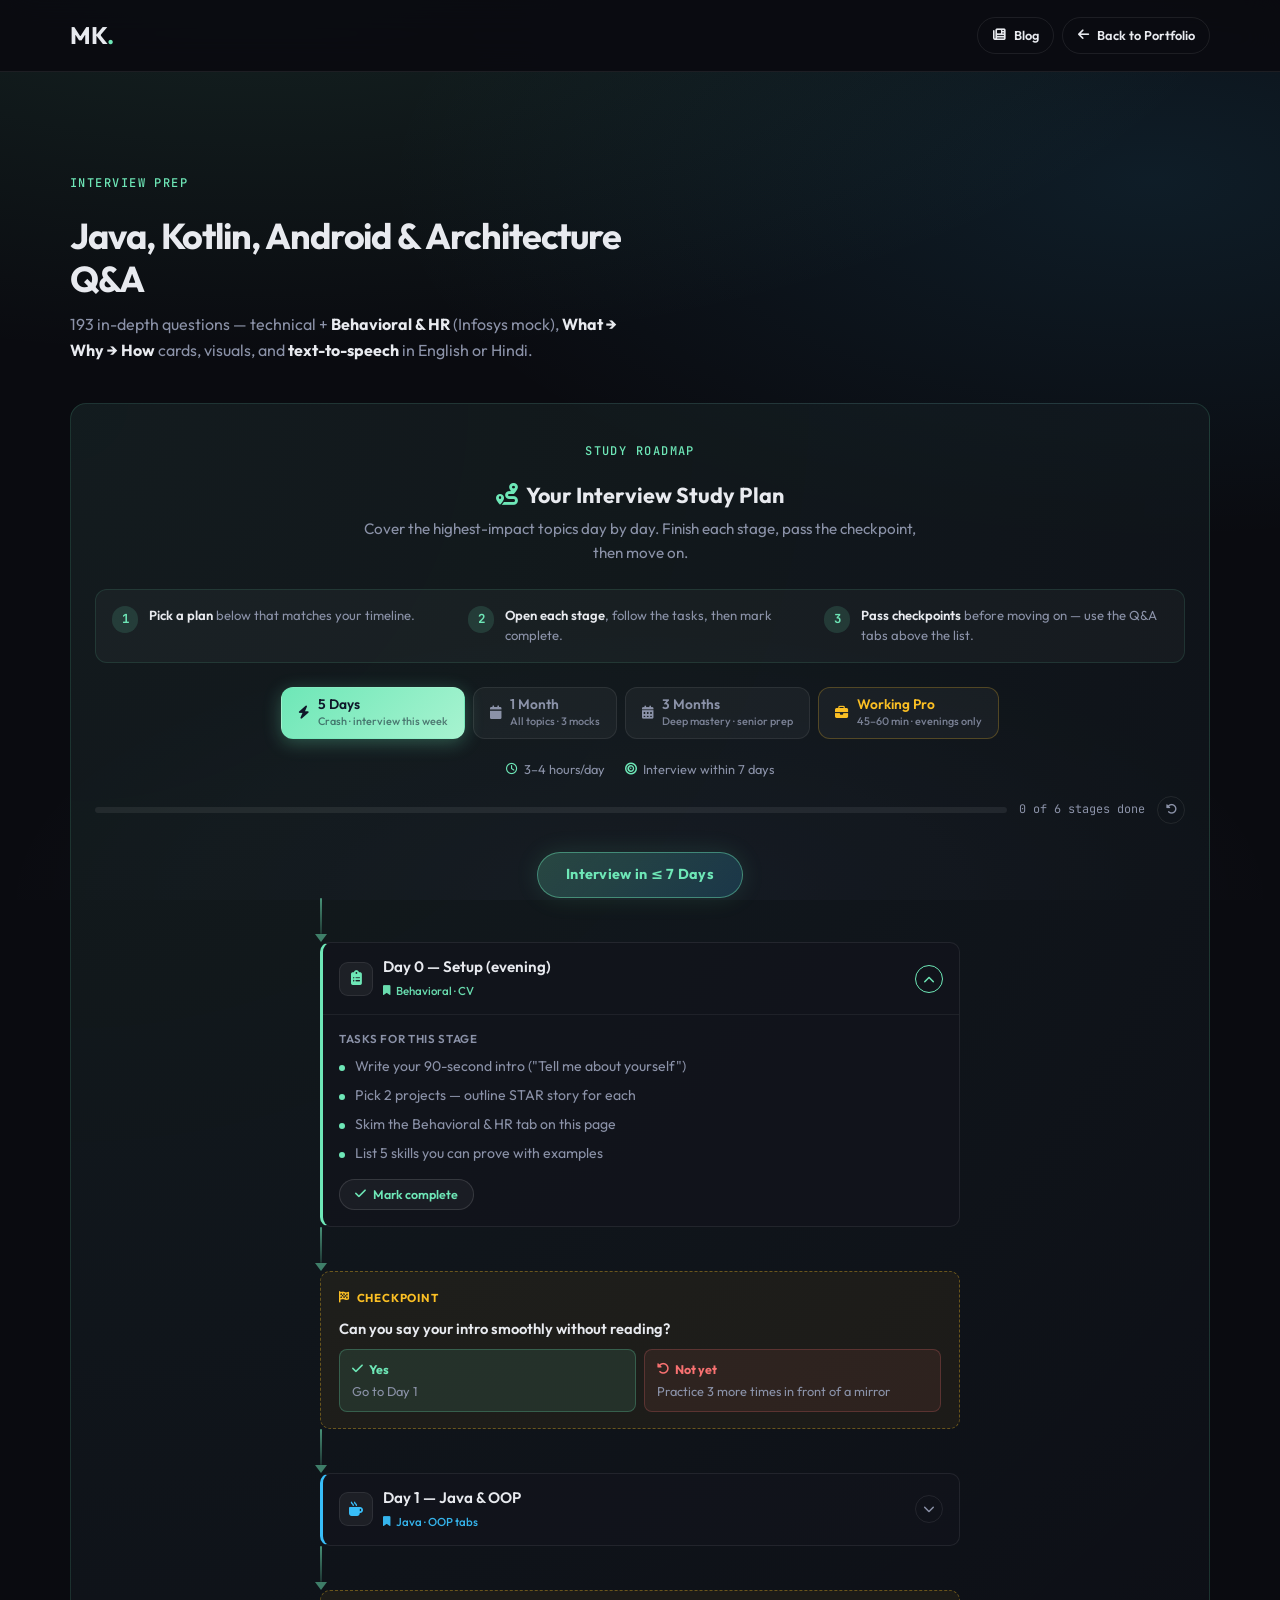
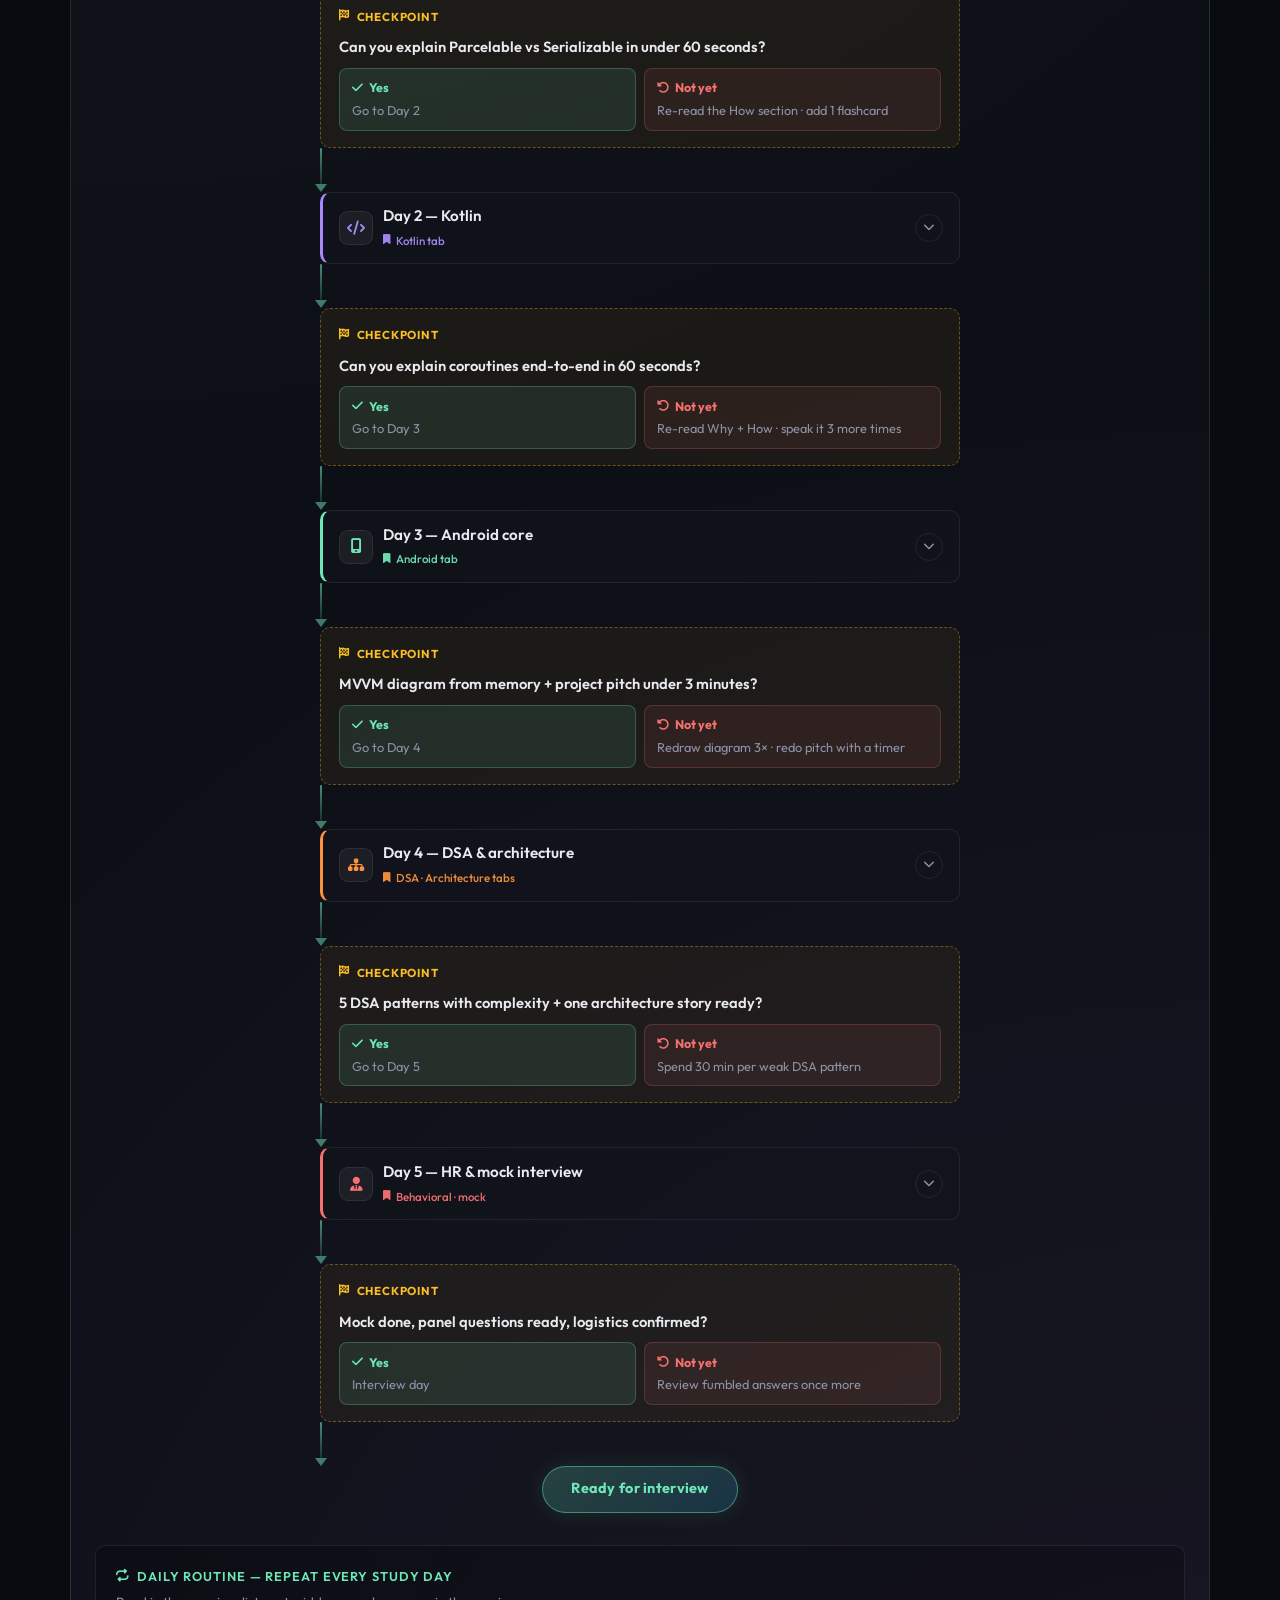
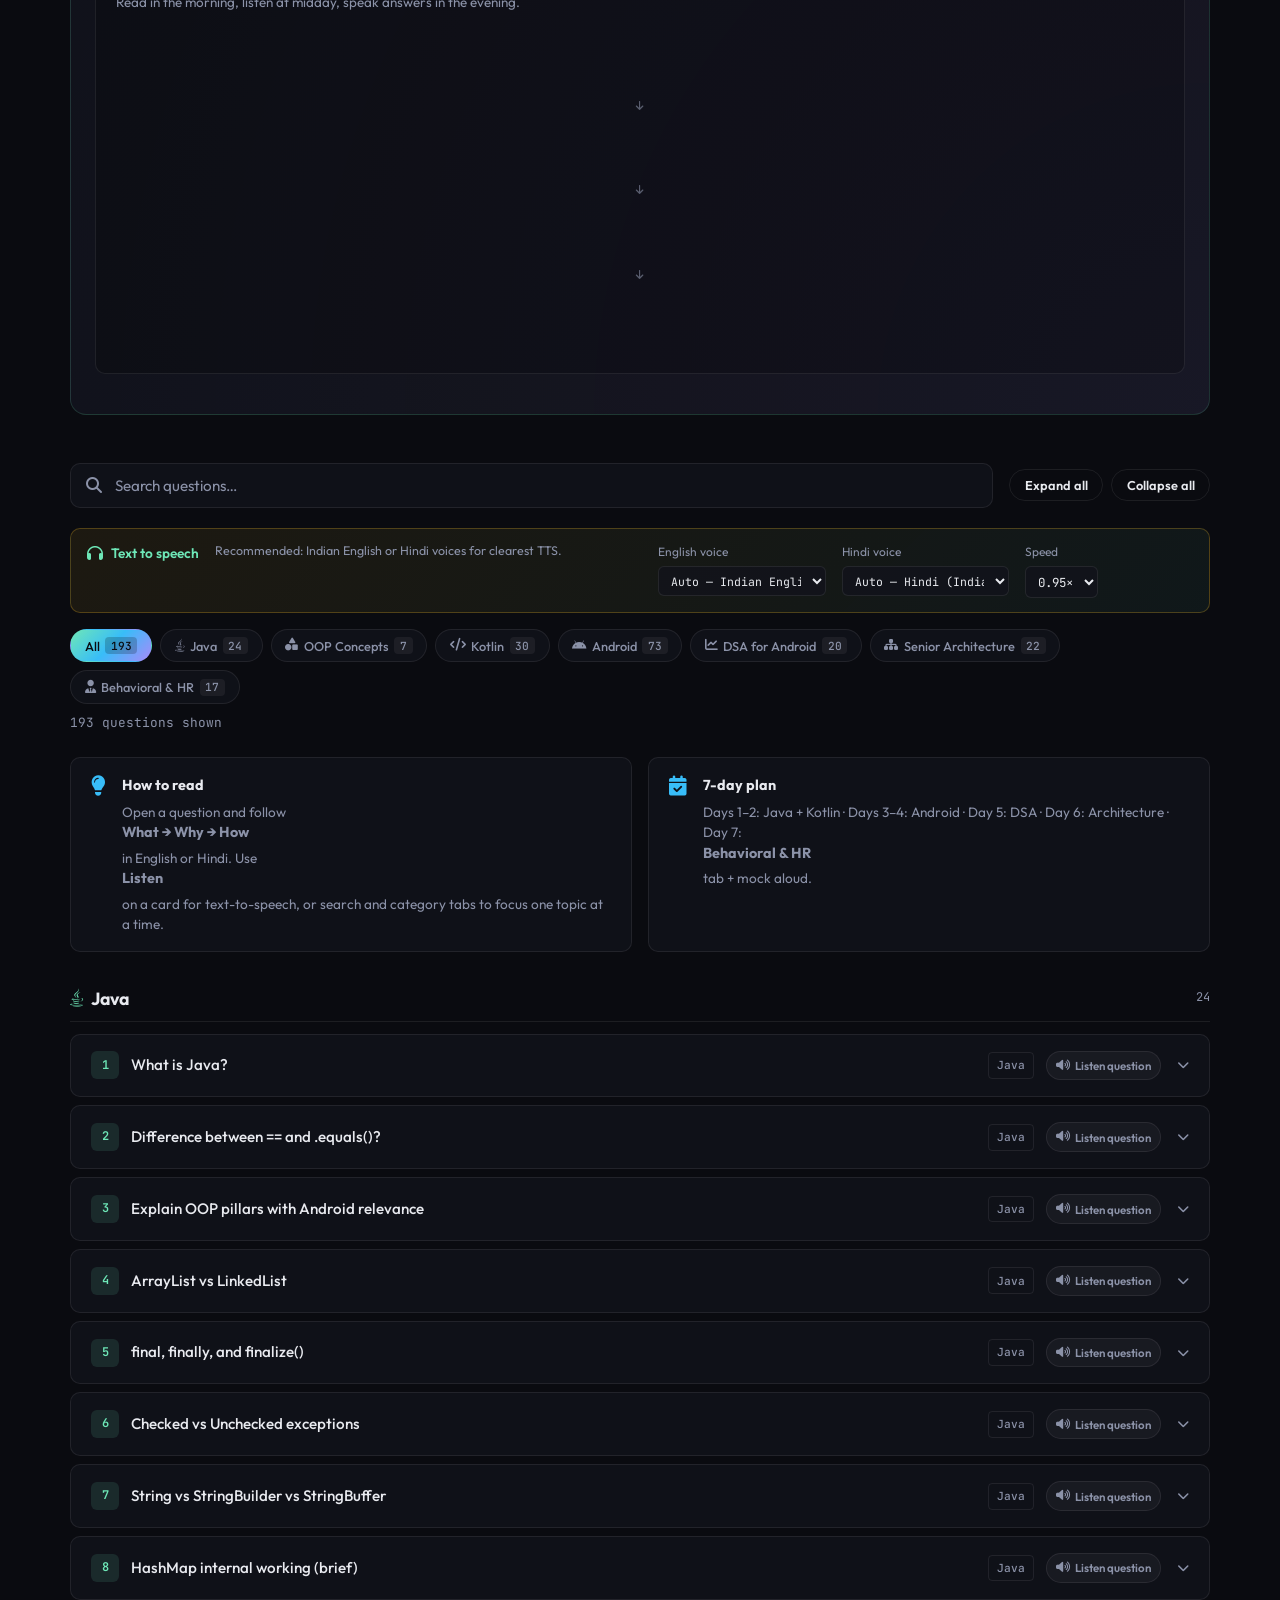
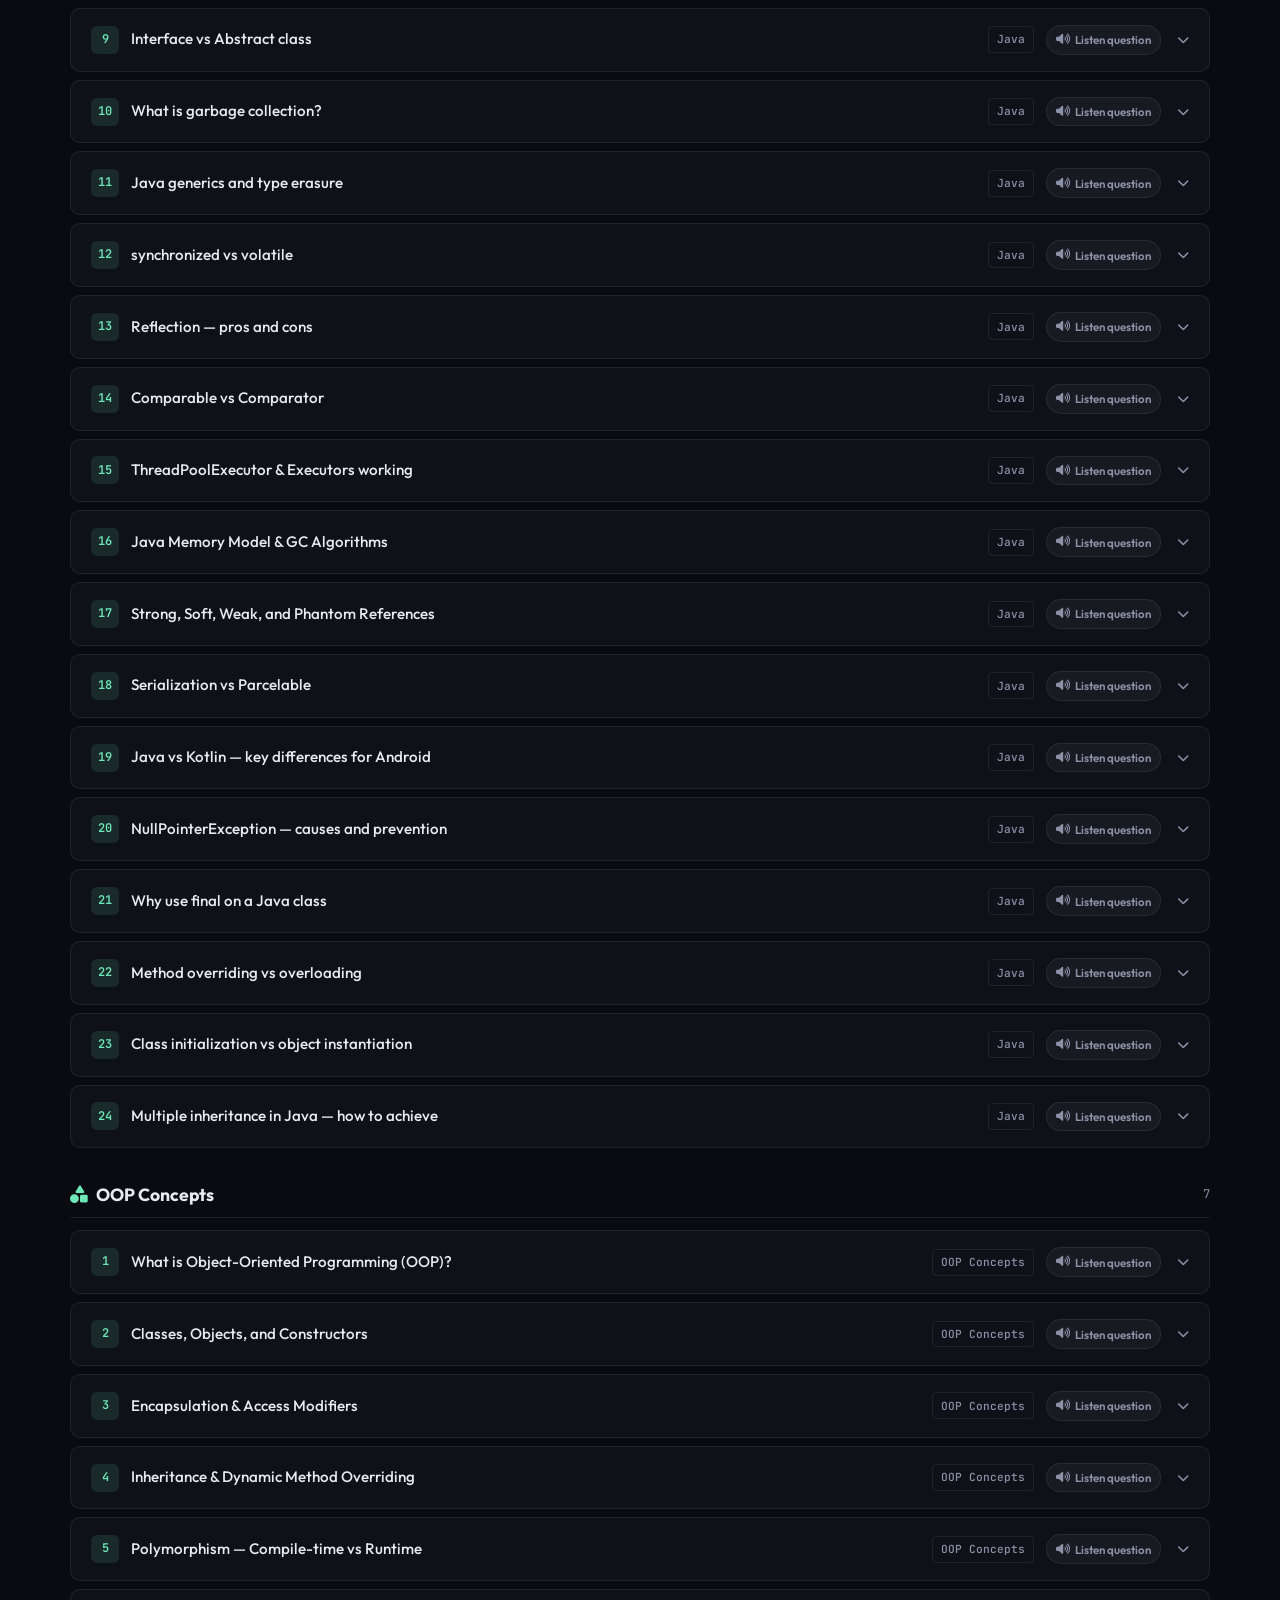
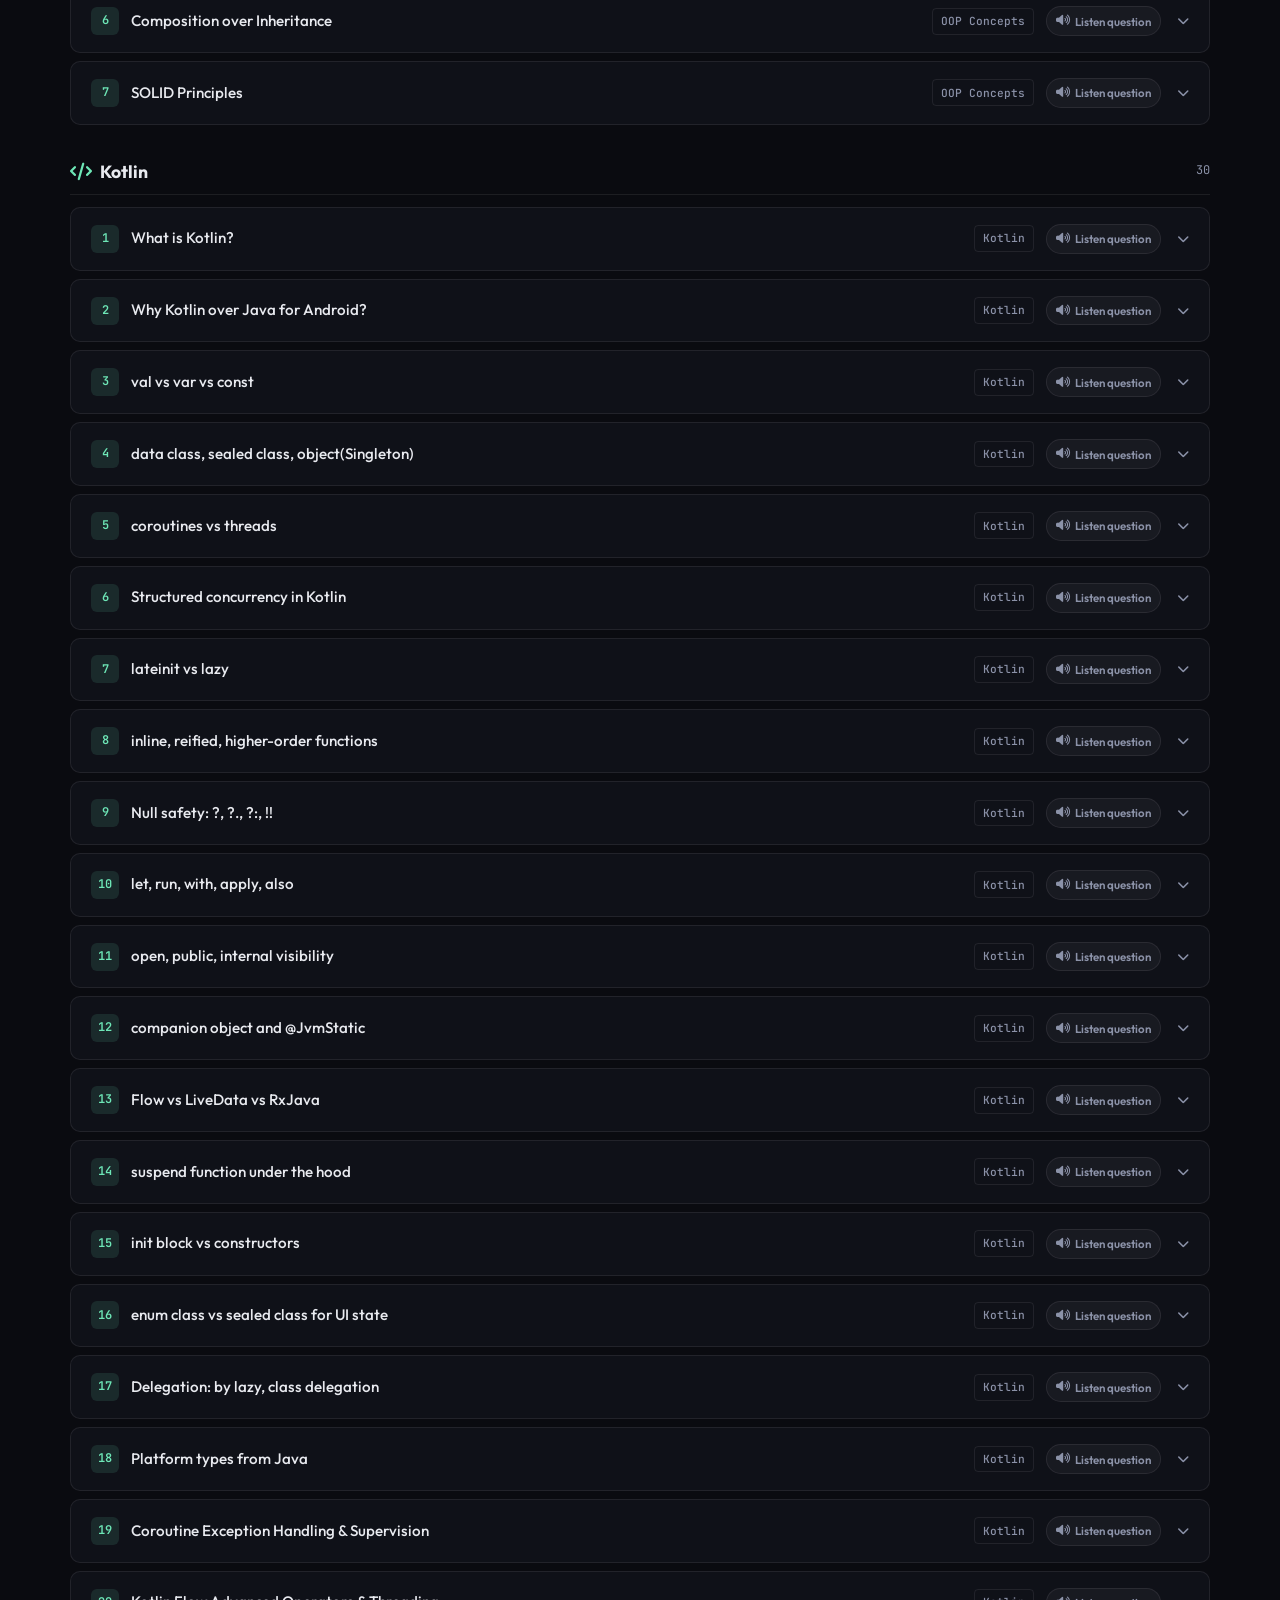
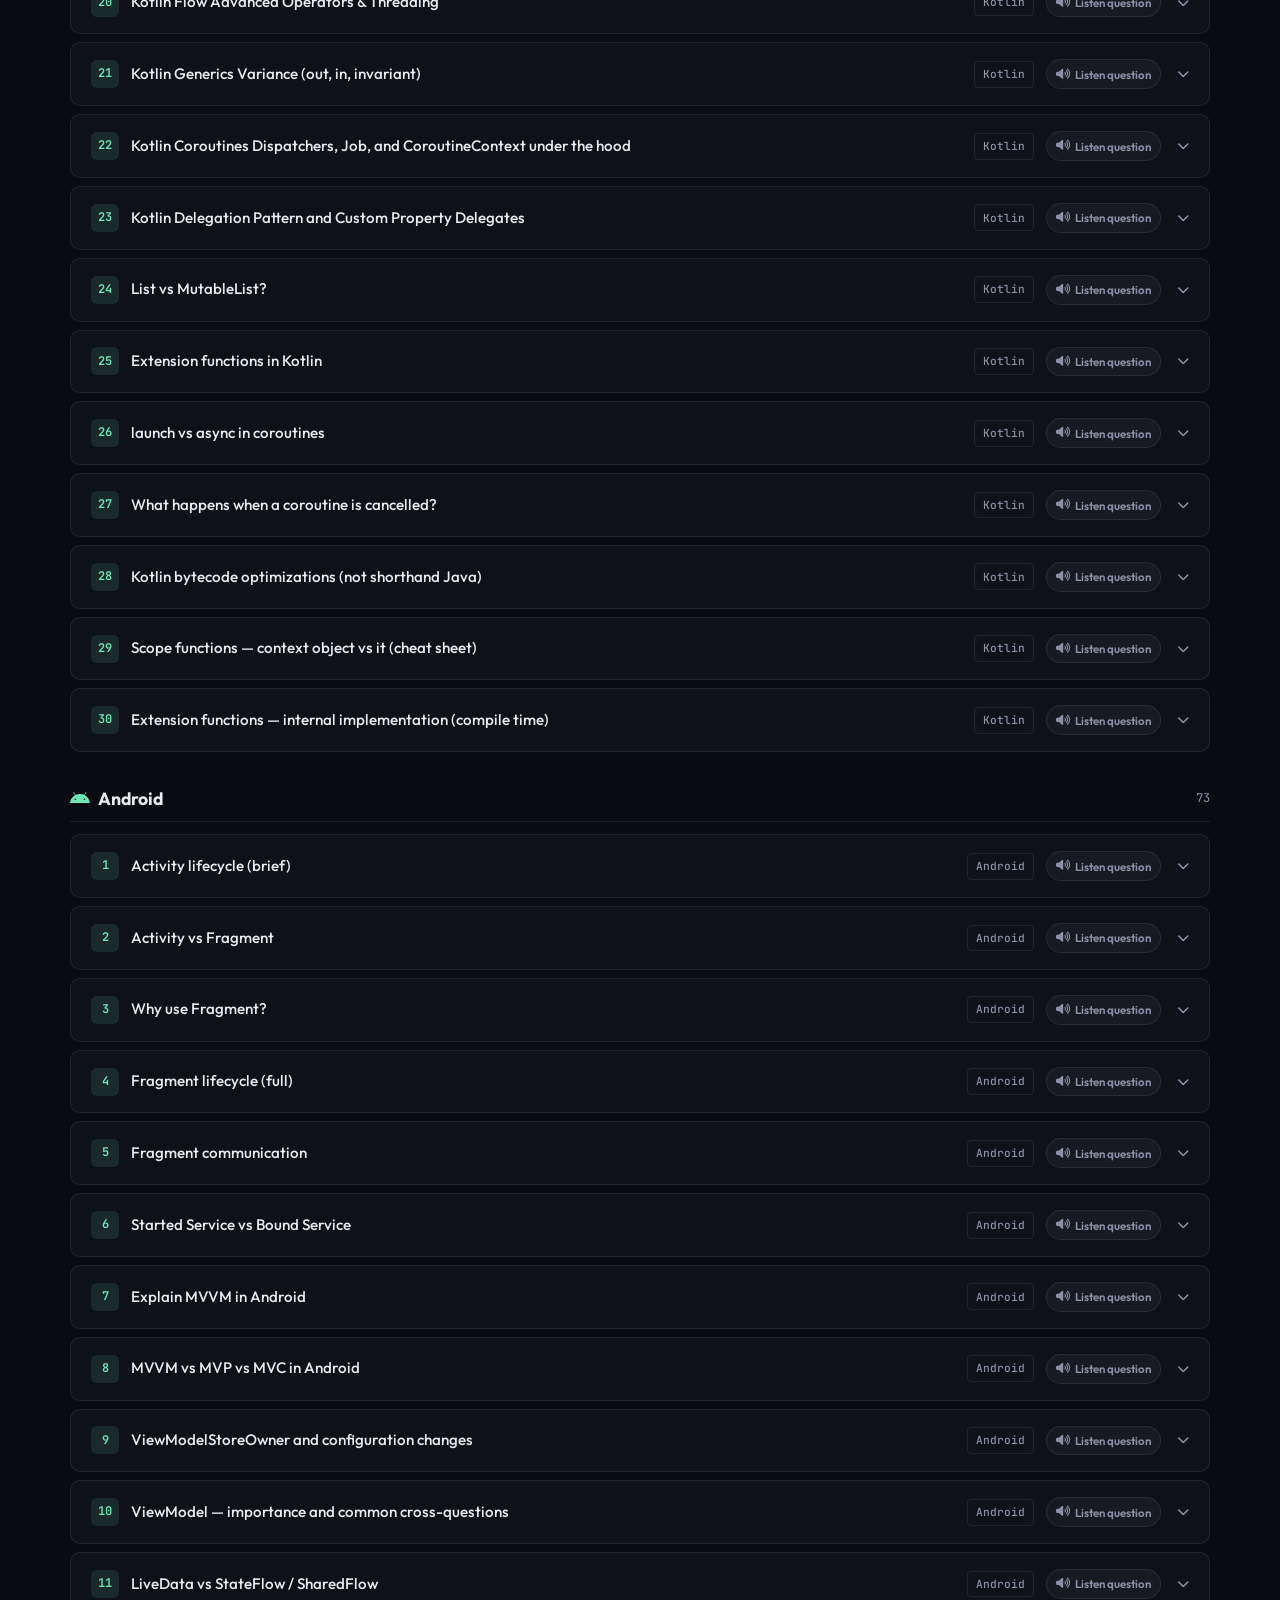
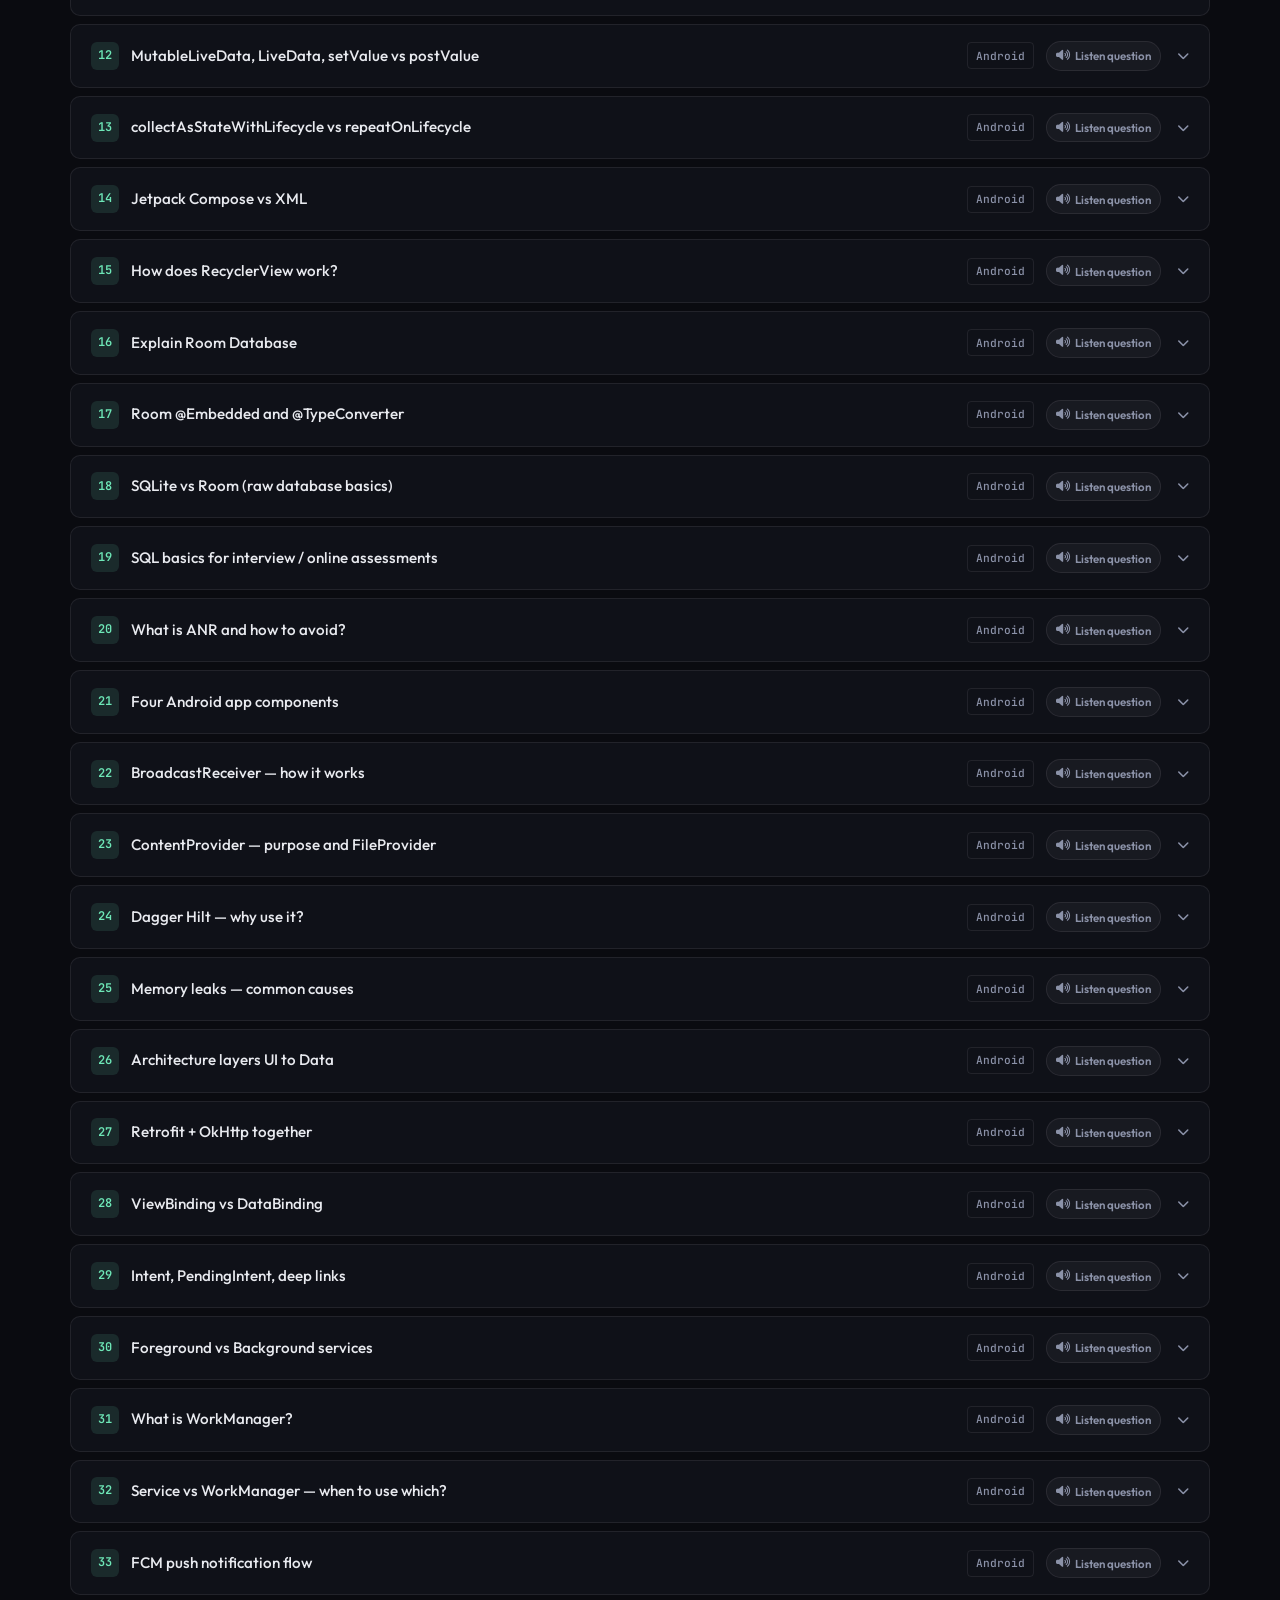
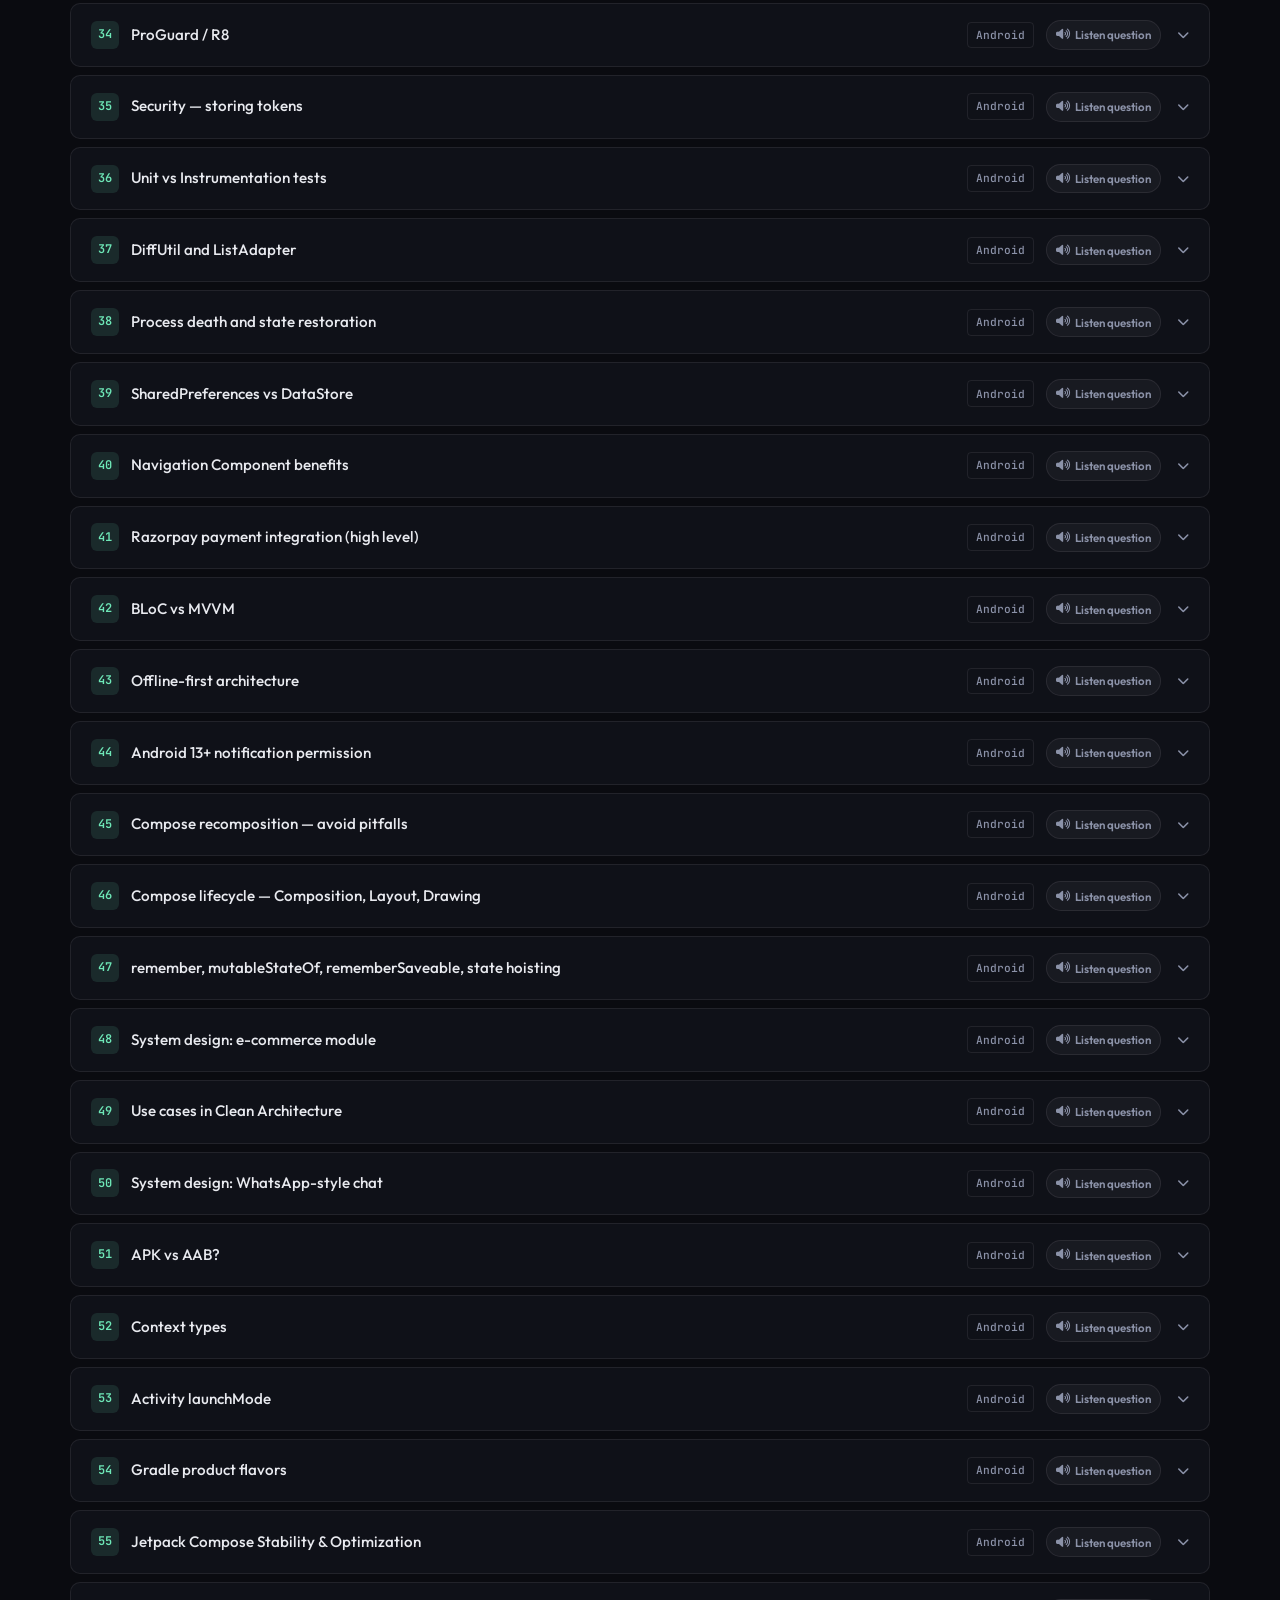
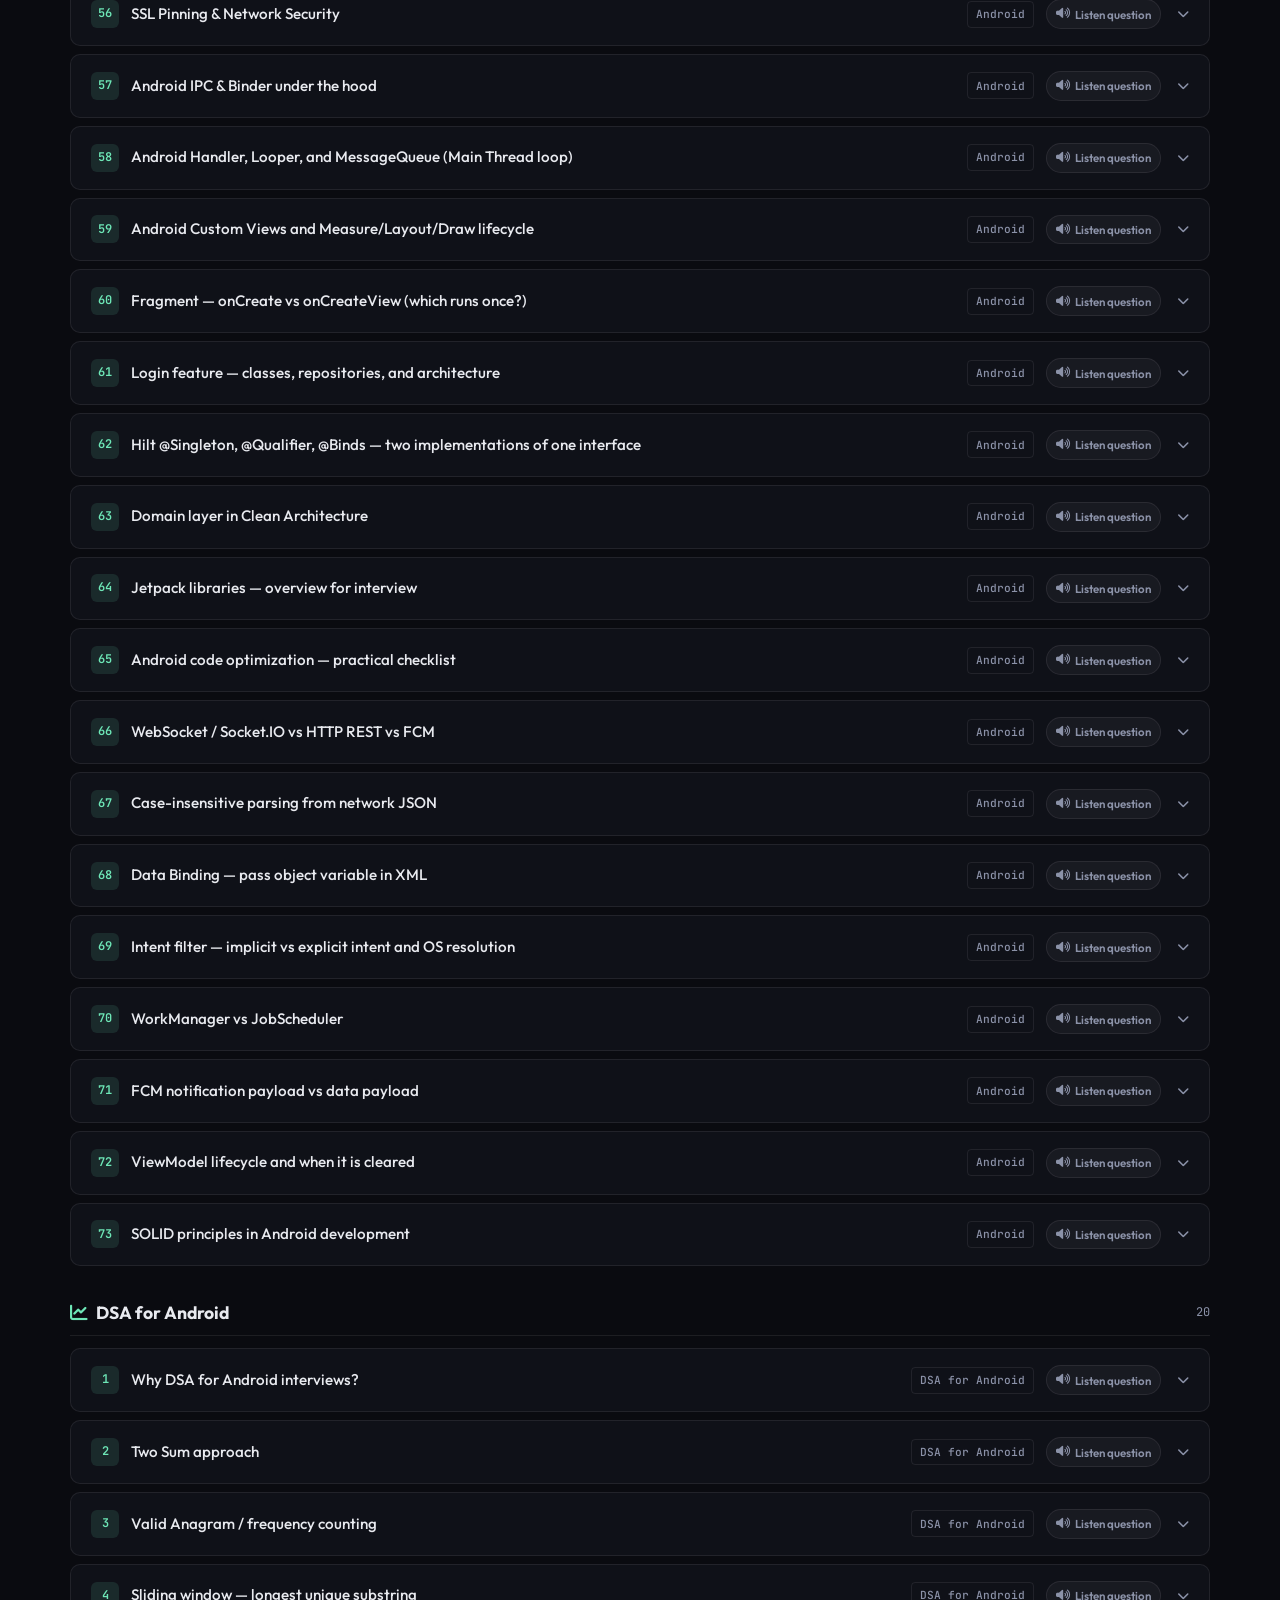
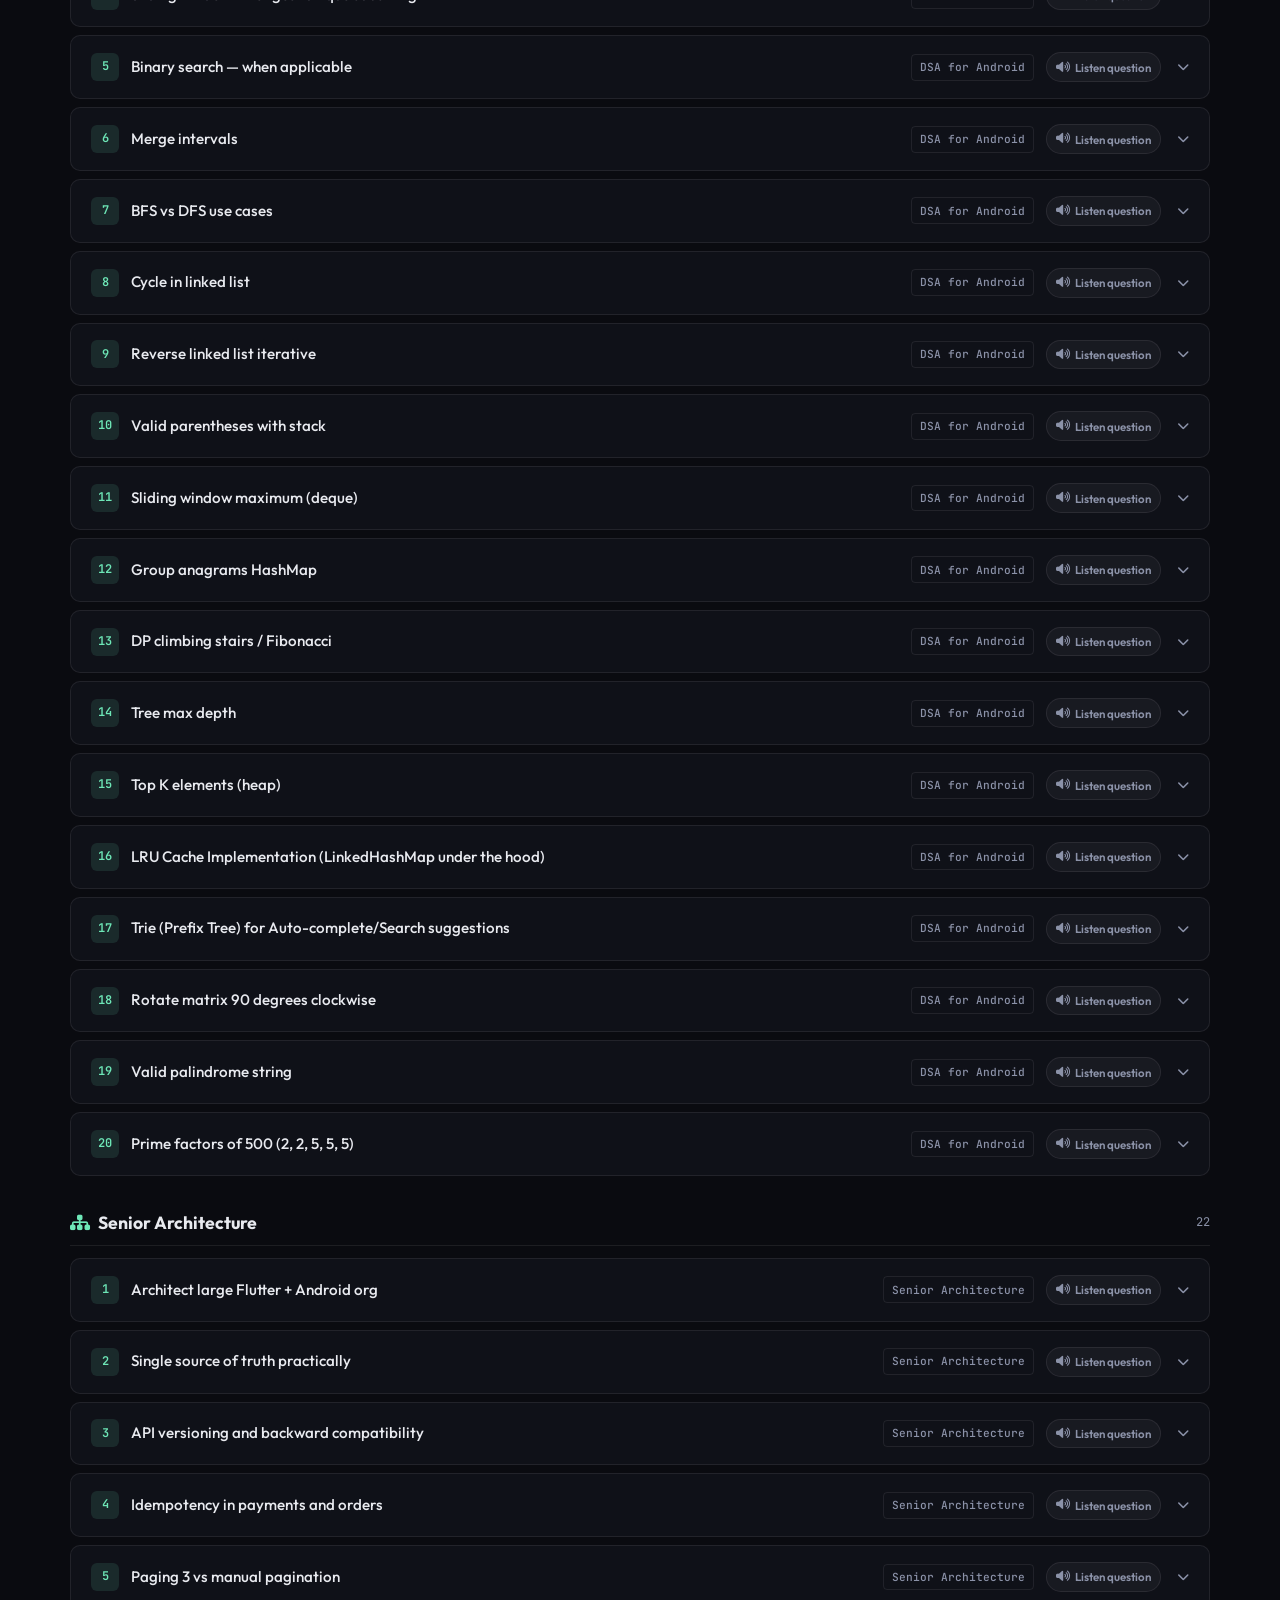
==== commit c1a88d47: "Add blog styles for index and post pages with responsive design" ====
--- a/interview.html
+++ b/interview.html
@@ -23,11 +23,17 @@
   <header class="site-header scrolled" id="header">
     <nav class="nav container" aria-label="Interview prep">
       <a href="index.html" class="nav-logo">MK<span class="accent">.</span></a>
-      <a href="index.html" class="btn btn-outline btn-sm nav-back">
-        <i class="fa-solid fa-arrow-left" aria-hidden="true"></i>
-        <span class="nav-back-long">Back to Portfolio</span>
-        <span class="nav-back-short">Back</span>
-      </a>
+      <div class="nav-right" style="display:flex; align-items:center; gap:0.5rem;">
+        <a href="blog.html" class="btn btn-outline btn-sm">
+          <i class="fa-solid fa-newspaper" aria-hidden="true"></i>
+          <span>Blog</span>
+        </a>
+        <a href="index.html" class="btn btn-outline btn-sm nav-back">
+          <i class="fa-solid fa-arrow-left" aria-hidden="true"></i>
+          <span class="nav-back-long">Back to Portfolio</span>
+          <span class="nav-back-short">Back</span>
+        </a>
+      </div>
     </nav>
   </header>
 
